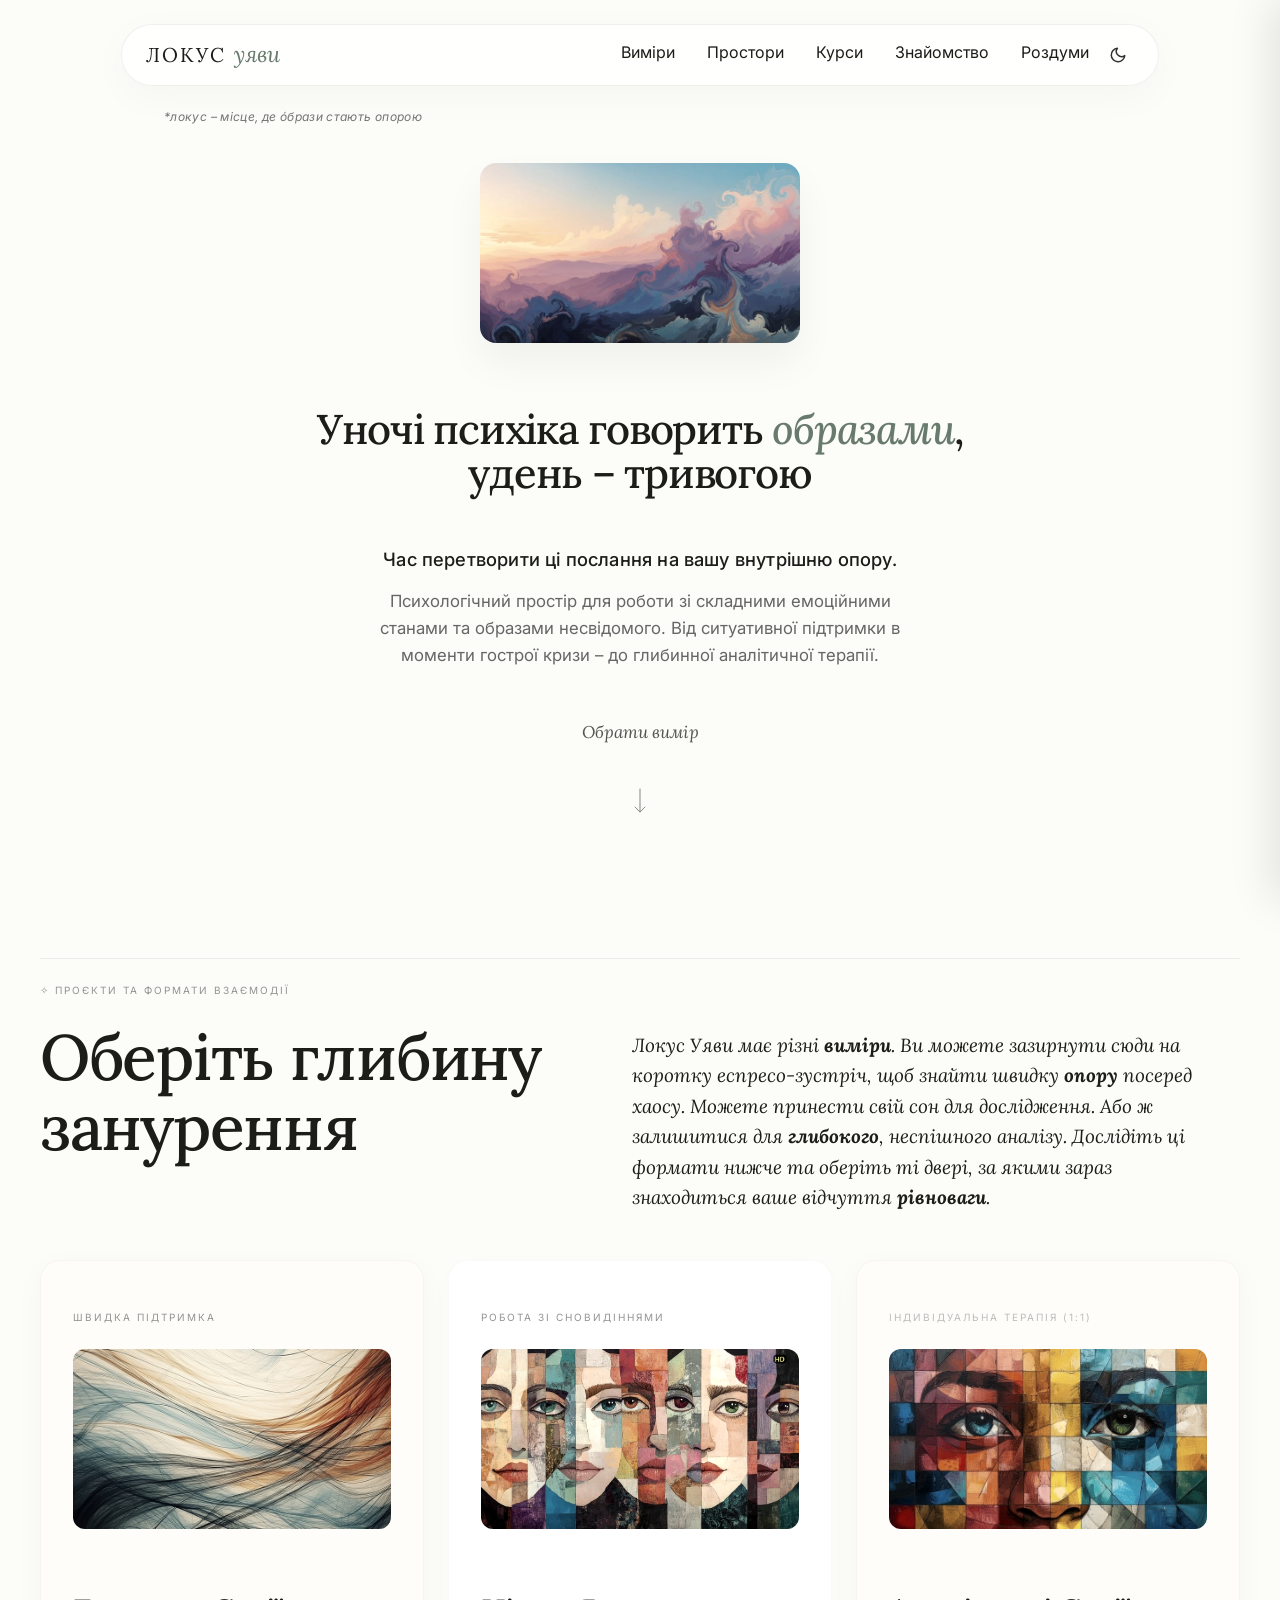
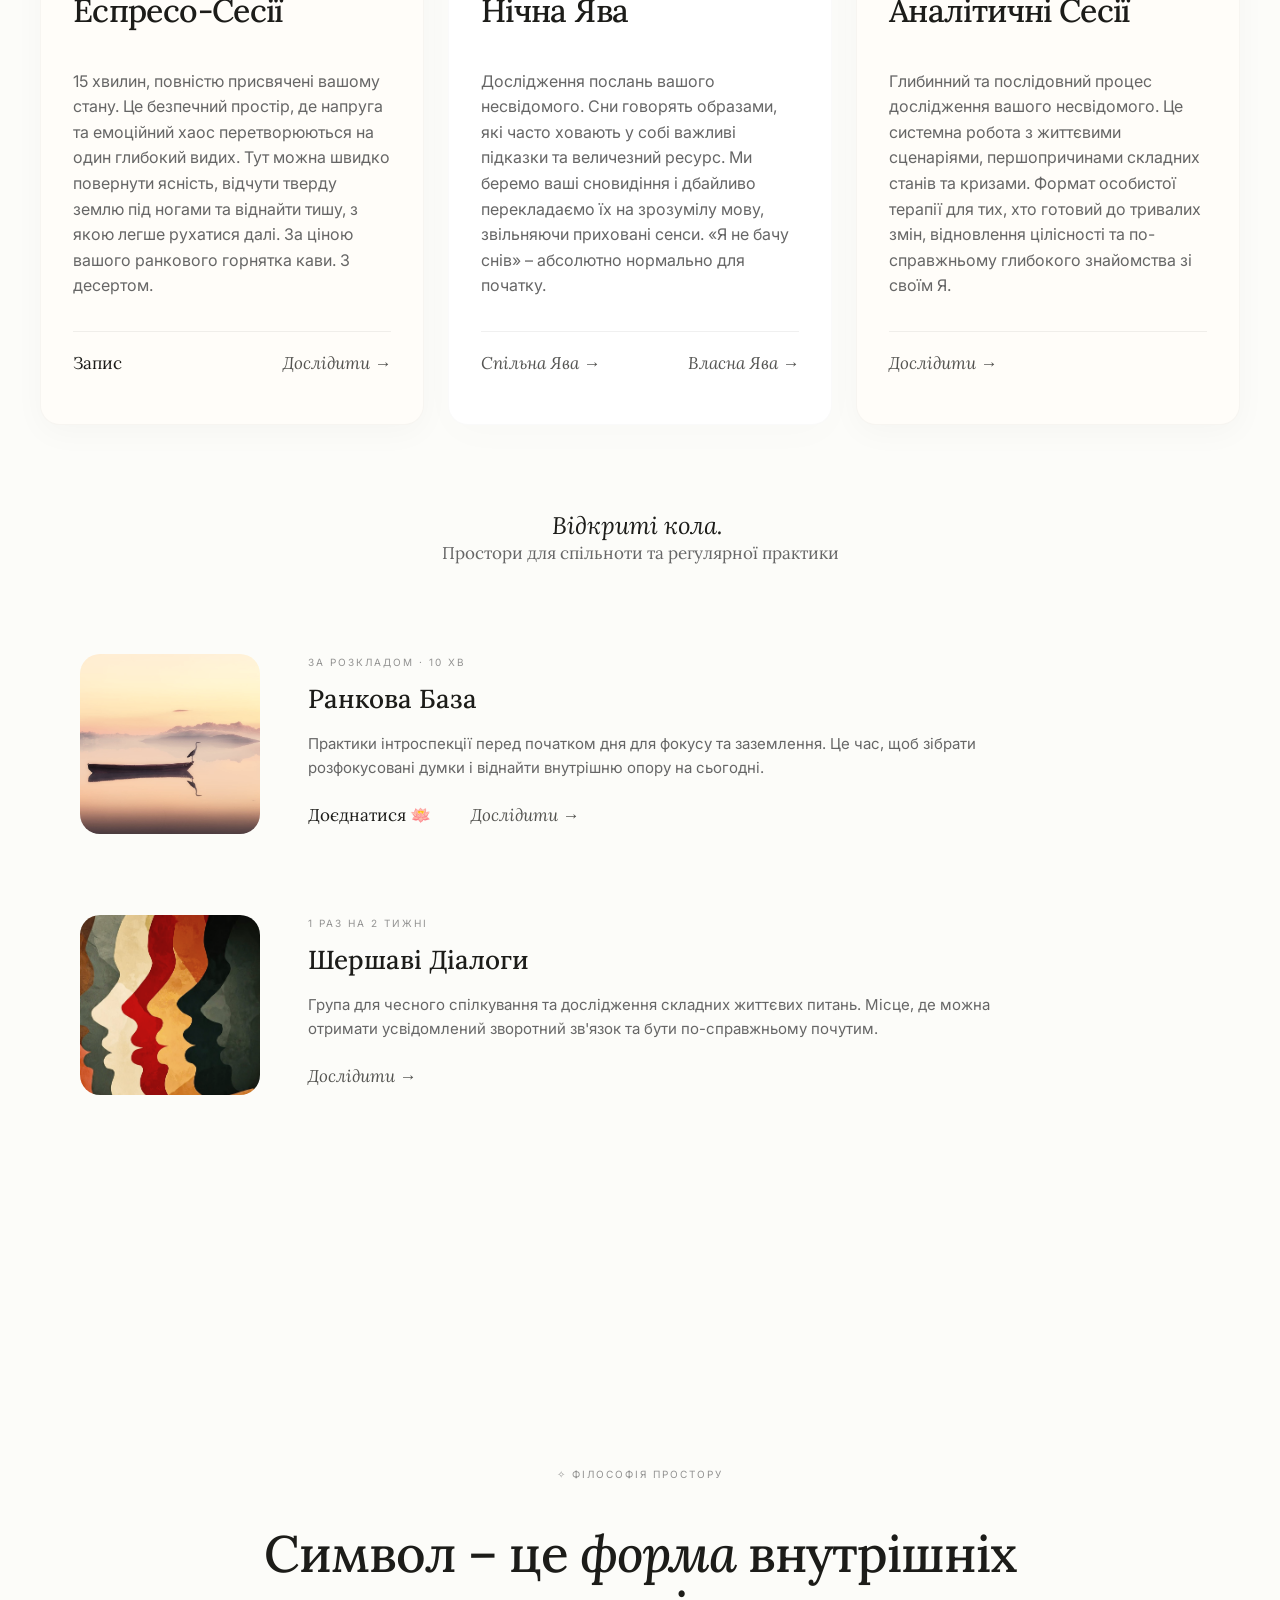
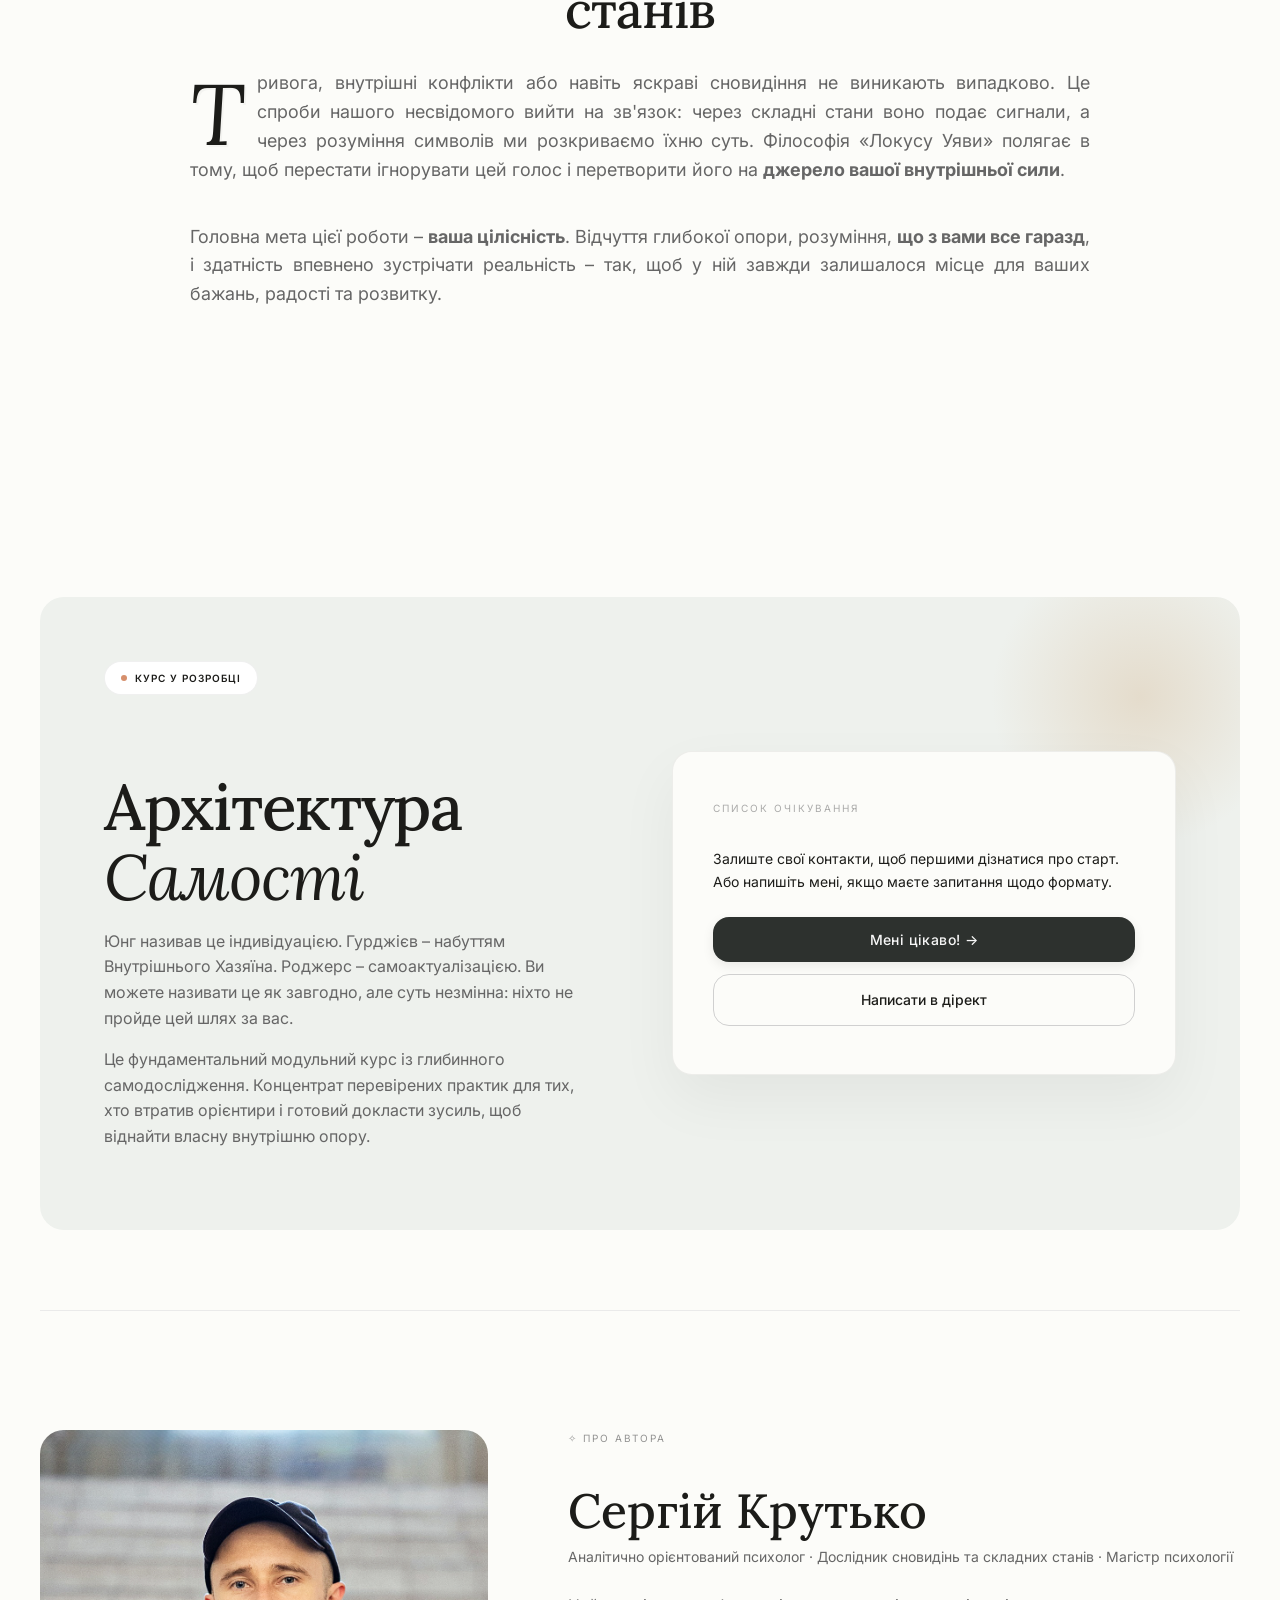
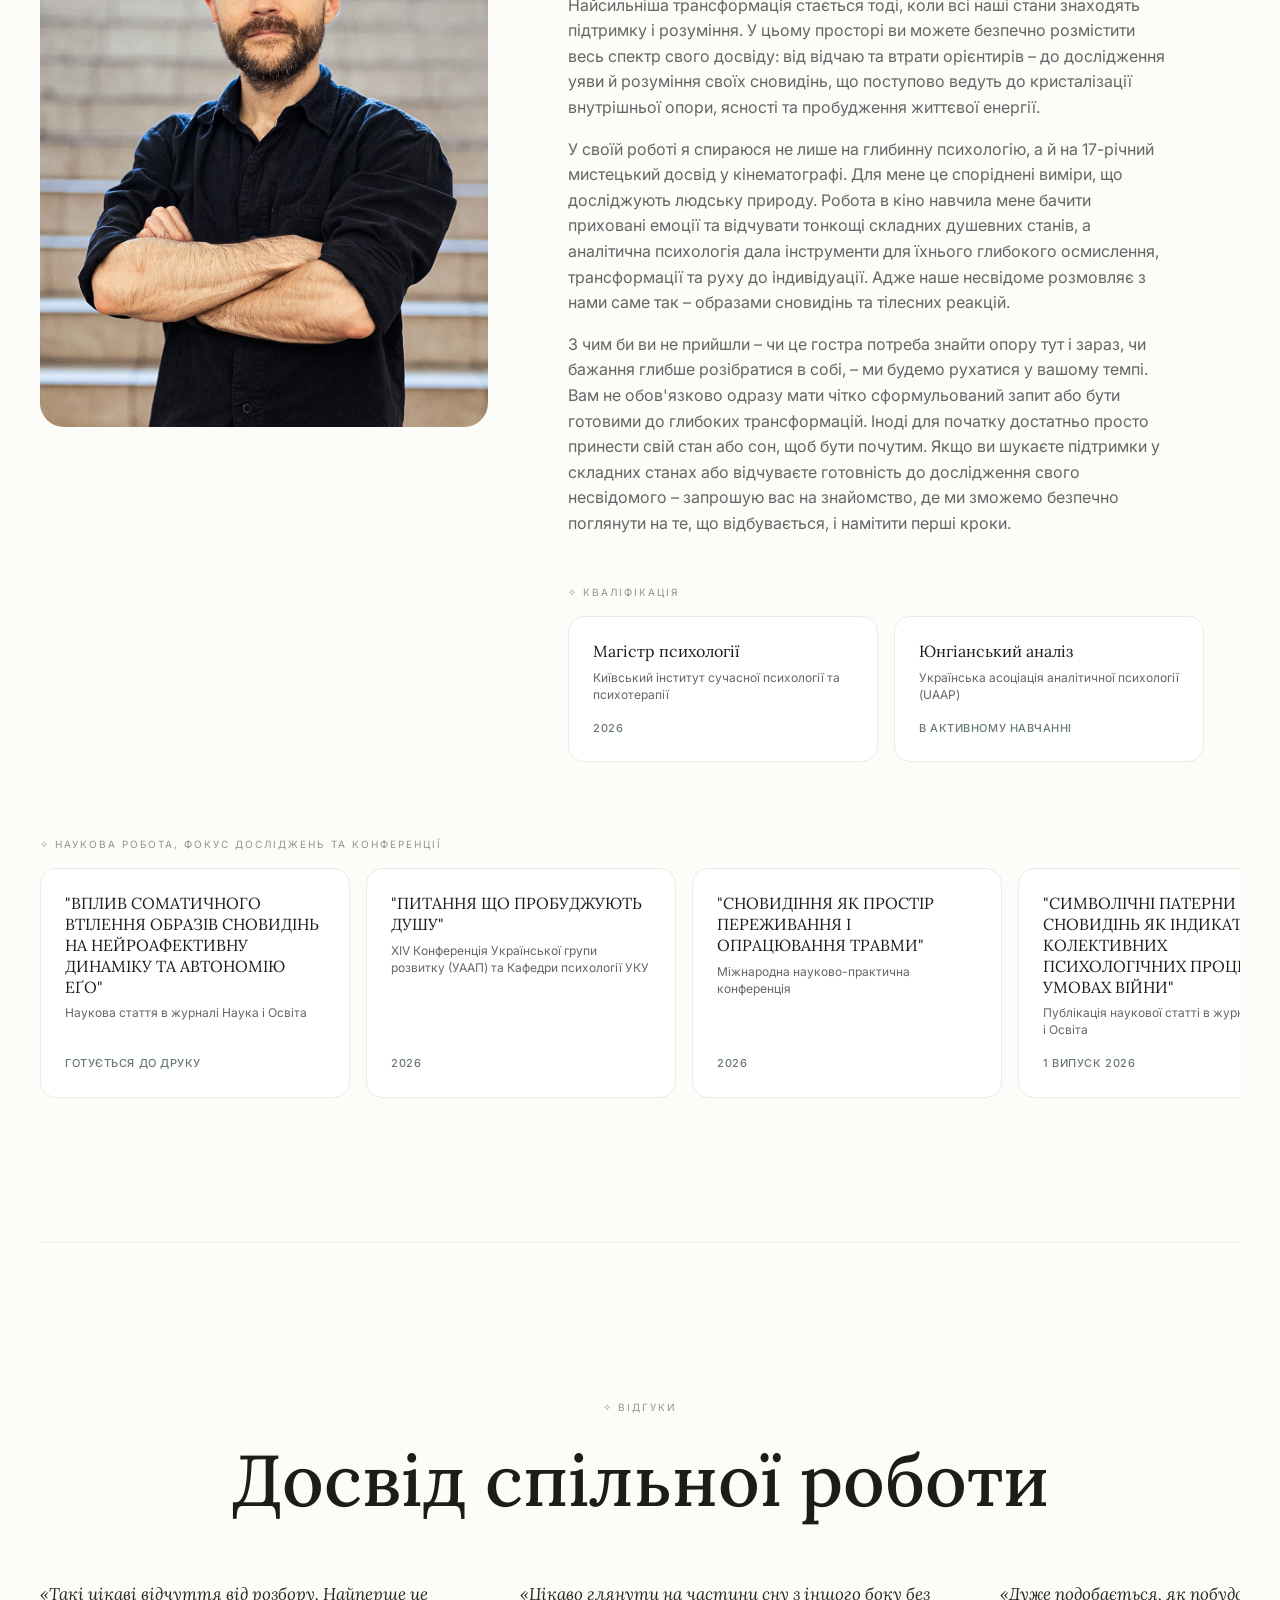
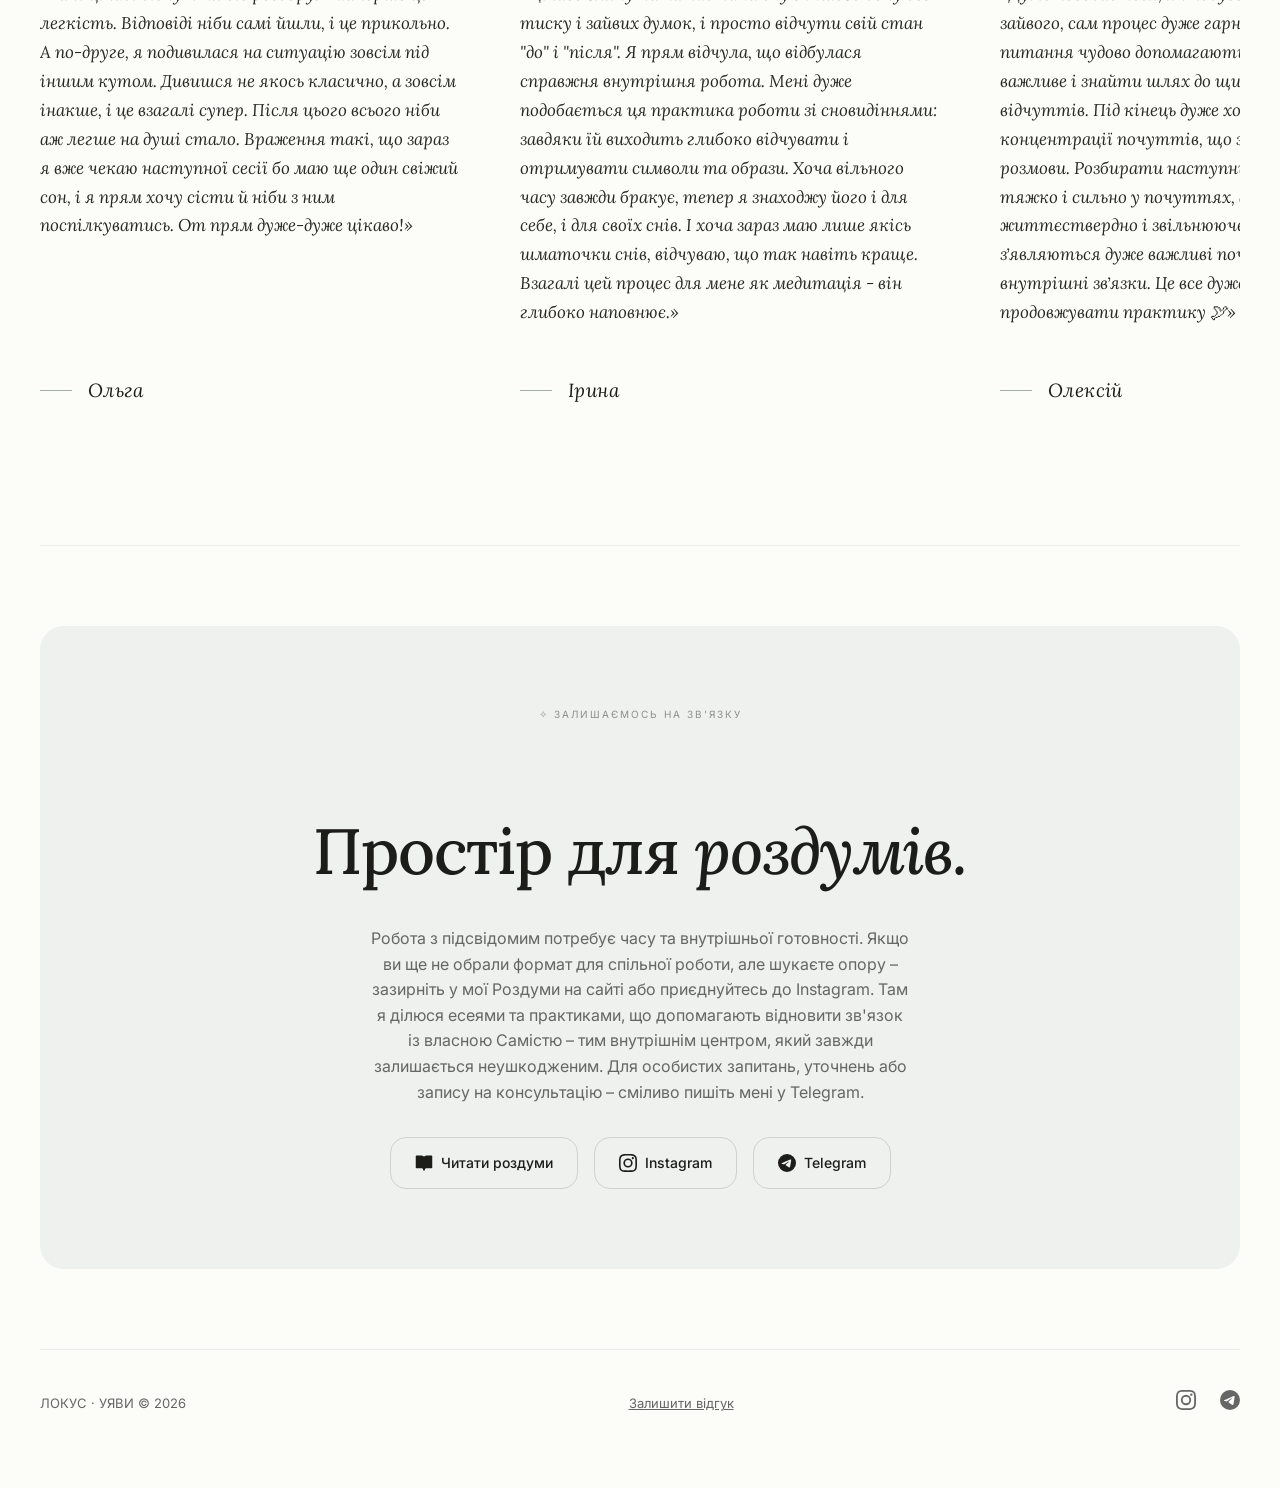
==== index.html @ 8cf5bb7f "q" ====
<!DOCTYPE html>
<html lang="uk">

<head>
    <meta charset="UTF-8">
    <meta name="viewport"
        content="width=device-width, initial-scale=1.0, maximum-scale=1.0, minimum-scale=1.0, user-scalable=no, shrink-to-fit=no">
    <meta charset="UTF-8">
    <meta name="viewport" content="width=device-width, initial-scale=1.0">
    <title>Локус Уяви | Сновидіння та глибинна психотерапія</title>

    <meta name="description"
        content="Практика Сергія Крутька: робота зі сновидіннями, глибинна терапія, групові кола та короткі сесії підтримки. Онлайн, українською.">
    <meta name="author" content="Сергій Крутько">
    <link rel="canonical" href="https://locusuyavy.com/">

    <meta property="og:type" content="website">
    <meta property="og:url" content="https://locusuyavy.com/">
    <meta property="og:site_name" content="Локус Уяви">
    <meta property="og:title" content="Сновидіння та глибинна психотерапія">
    <meta property="og:description"
        content="Практика Сергія Крутька: індивідуальні сесії, група та короткі формати підтримки. Онлайн, українською.">
    <meta property="og:image" content="https://locusuyavy.com/img/preview-og.jpg">
    <meta property="og:image:width" content="1200">
    <meta property="og:image:height" content="630">
    <meta property="og:locale" content="uk_UA">

    <meta name="twitter:card" content="summary_large_image">
    <meta name="twitter:title" content="Сновидіння та глибинна психотерапія">
    <meta name="twitter:description"
        content="Практика Сергія Крутька: індивідуальні сесії, група та короткі формати підтримки.">
    <meta name="twitter:image" content="https://locusuyavy.com/img/preview-og.jpg">

    <!-- Twitter Card (додаткова підтримка для деяких месенджерів) -->
    <meta name="twitter:card" content="summary_large_image">
    <meta name="twitter:url" content="https://locusuyavy.com/">
    <meta name="twitter:title" content="Локус Уяви | Аналітичний простір">
    <meta name="twitter:description" content="Простір для роботи зі сновидіннями та складними станами.">
    <meta name="twitter:image" content="https://locusuyavy.com/img/preview-og.jpg">




    <!-- Стандартна іконка для сучасних браузерів -->
    <link rel="icon" type="image/png" href="img/favicon.png?v=2">

    <!-- Іконка для збереження на домашній екран iPhone/iPad (дуже важливо для iOS) -->
    <link rel="apple-touch-icon" href="favicon.png?v=2">
    <link rel="preconnect" href="https://fonts.googleapis.com">
    <link rel="preconnect" href="https://fonts.gstatic.com" crossorigin>
    <link
        href="https://fonts.googleapis.com/css2?family=Inter:wght@400;500;600&family=Lora:ital,wght@0,400;0,500;0,600;1,400&display=swap"
        rel="stylesheet">


    <link rel="stylesheet" href="style.css">

    <!-- Calendly badge widget begin -->
    <link href="https://assets.calendly.com/assets/external/widget.css" rel="stylesheet">
    <script src="https://assets.calendly.com/assets/external/widget.js" type="text/javascript" async></script>
    <!-- Calendly badge widget end -->


    <script>
        // Цей скрипт має бути в <head>, щоб миттєво застосувати тему до рендеру сторінки
        (function () {
            const savedTheme = localStorage.getItem('theme');
            const systemPrefersDark = window.matchMedia('(prefers-color-scheme: dark)').matches;
            if (savedTheme === 'dark' || (!savedTheme && systemPrefersDark)) {
                document.documentElement.setAttribute('data-theme', 'dark');
            } else {
                document.documentElement.setAttribute('data-theme', 'light');
            }
        })();
    </script>


    <!-- Фіксує колір фону браузера під час переходів, вбиває білий спалах -->
    <meta name="theme-color" content="#FCFCF9" media="(prefers-color-scheme: light)">
    <meta name="theme-color" content="#151413" media="(prefers-color-scheme: dark)">


</head>



<body>

    <!-- Оновлена плаваюча шапка -->
    <header class="site-header">
        <!-- Логотип тепер більш витончений -->
        <a href="#" class="logo">Локус <i>УЯВИ</i></a>

        <nav class="main-nav" id="mobile-menu">
            <a href="#formats" class="menu-link">Виміри</a>
            <a href="#rings" class="menu-link">Простори</a>
            <a href="#course" class="menu-link">Курси</a>
            <a href="#about" class="menu-link">Знайомство</a>
            <a href="journal.html" class="menu-link">Роздуми</a>

        </nav>


        <div class="header-actions">

            <a href="journal.html" class="mobile-blog-link">
                <svg class="btn-icon" viewBox="0 0 24 24" fill="none" stroke="currentColor" stroke-width="2"
                    stroke-linecap="round" stroke-linejoin="round">
                    <path d="M2 3h6a4 4 0 0 1 4 4v14a3 3 0 0 0-3-3H2z"></path>
                    <path d="M22 3h-6a4 4 0 0 0-4 4v14a3 3 0 0 1 3-3h7z"></path>
                </svg>
            </a>
            <!-- Акуратна кнопка перемикання теми (без зайвих padding'ів) -->
            <button id="theme-toggle" class="theme-toggle-btn" aria-label="Змінити тему">
                <svg id="theme-icon" width="18" height="18" viewBox="0 0 24 24" fill="none" stroke="currentColor"
                    stroke-width="2" stroke-linecap="round" stroke-linejoin="round">
                    <path d="M21 12.79A9 9 0 1 1 11.21 3 7 7 0 0 0 21 12.79z"></path>
                </svg>
            </button>

            <!-- Стрілочка (ховається на телефоні) -->
            <!-- <a href="#philosophy" class="desktop-only-btn arrow-btn">&rarr;</a> -->

            <!-- Бургер меню -->

            <button class="burger-btn" id="burger-btn" aria-label="Відкрити меню">
                <span></span>
                <span></span>
            </button>

        </div>
    </header>

    <div class="container">
        <!-- Герой -->
        <section class="section-fullscreen hero" style="position: relative;">
            <span class="label-top hero-motto">
                *локус – місце, де óбрази стають опорою
            </span>


            <!-- Додаємо зображення над текстом, але робимо його невеликим -->
            <div class="hero-editorial-image">
                <img src="img/hero-large.jpg" alt="Atmosphere">
            </div>


            <h1 class="drift-text"> Уночі психіка говорить <i>образами</i>, <br> удень&nbsp;–&nbsp;тривогою </h1>

            <h2 class="hero-subtitle">Час перетворити ці послання на вашу внутрішню опору.</h2>

            <p class="hero-description">Психологічний простір для роботи зі складними емоційними станами та образами несвідомого. Від ситуативної підтримки в моменти гострої кризи – до глибинної аналітичної терапії.</p>


            <div style="display: flex; gap: 35px; justify-content: center;">
                <a href="#formats" class="btn-quiet" style="margin-top: 10px;">Обрати вимір </a>
            </div>

            <!-- &middot; &rarr; -->
            <div class="scroll-indicator">
                <svg width="12" height="25" viewBox="0 0 12 25" fill="none" stroke="currentColor" stroke-width="1"
                    stroke-linecap="round" stroke-linejoin="round">
                    <path d="M6 1v23M1 19l5 5 5-5" />
                </svg>




            </div>
        </section>












        <!-- Картки Форматів -->
        <section id="formats" class="section-fullscreen">

            <!-- Нова обгортка, яка тримає лінію та лейбл зверху -->
            <div class="section-intro draw-line">
                <span class="label" style="padding-top: 24px;">✧ ПРОЄКТИ та ФОРМАТИ ВЗАЄМОДІЇ</span>

                <!-- Сітка лише для заголовка та тексту -->
                <div class="section-header">
                    <div>
                        <h2 class="drift-text">Оберіть глибину занурення</h2>
                    </div>
                    <div>
                        <p class="drift-text">Локус Уяви має різні <strong>виміри</strong>. Ви можете зазирнути сюди на
                            коротку еспресо-зустріч, щоб знайти швидку <strong>опору</strong> посеред хаосу. Можете
                            принести свій сон для дослідження. Або ж залишитися для <strong>глибокого</strong>,
                            неспішного аналізу. Дослідіть ці формати нижче та оберіть ті двері, за якими зараз
                            знаходиться ваше відчуття <strong>рівноваги</strong>.</p>
                    </div>
                </div>
            </div>


            <div class="formats-grid">


                <div class="card bg-photo">
                    <div class="card-header"><span class="label" style="margin:0;">Швидка підтримка</span></div>
                    <img src="img/espresso-large.jpg" alt="Еспресо-Сесії" class="card-image open-panel"
                        data-target="panel-espresso">
                    <h3>Еспресо-Сесії</h3>
                    <p>15 хвилин, повністю присвячені вашому стану. Це безпечний простір, де напруга та емоційний хаос
                        перетворюються на один глибокий видих. Тут можна швидко повернути ясність, відчути тверду землю
                        під ногами та віднайти тишу, з якою легше рухатися далі. За ціною вашого ранкового горнятка
                        кави. З десертом.</p>
                    <!-- <span class="price">15 хв &middot; 200 грн</span> -->
                    <div class="card-footer">

                        <!-- Кнопка відкриває панель -->
                        <button class="btn-light-action open-panel" data-target="panel-booking-espresso">Запис</button>
                        <button class="btn-quiet open-panel" data-target="panel-espresso">Дослідити &rarr;</button>


                    </div>
                </div>



                <div class="card">
                    <div class="card-header">
                        <span class="label" style="margin:0;">робота зі сновидіннями</span>
                    </div>
                    <!-- Можна використати фото vyawa або syava, яке більше подобається -->
                    <img src="img/syava-large.jpg" alt="Простір сновидінь" class="card-image open-panel"
                        data-target="panel-pyava">

                    <h3>Нічна Ява</h3>
                    <p>Дослідження послань вашого несвідомого. Сни говорять образами, які часто ховають у собі важливі
                        підказки та величезний ресурс. Ми беремо ваші сновидіння і дбайливо перекладаємо їх на зрозумілу
                        мову, звільняючи приховані сенси. «Я не бачу снів» – абсолютно нормально для початку.</p>

                    <!-- <span class="price" style="font-size: 13px; text-transform: uppercase; letter-spacing: 0.05em; color: var(--text-muted);">
                    Доступні формати:
                </span> -->

                    <!-- Елегантний поділ кнопок у футері -->
                    <div class="card-footer"
                        style="display: flex; flex-direction: row; align-items: flex-start; gap: 16px; padding-top: 20px; width: 100%;">
                        <button class="btn-quiet open-panel" data-target="panel-syava">Спільна Ява &rarr;</button>
                        <button class="btn-quiet open-panel" data-target="panel-pyava">Власна Ява &rarr;</button>
                    </div>
                </div>


                <!-- (Групова робота)
            (Індивідуально) -->



                <div class="card bg-photo">
                    <div class="card-header"><span class="label" style="margin:0; color: #A0A0A0;">індивідуальна терапія
                            (1:1)</span></div>
                    <img src="img/asessions-large.jpg" alt="Аналітичні Сесії" class="card-image open-panel"
                        data-target="panel-asessions">
                    <h3>Аналітичні Сесії</h3>
                    <p>Глибинний та послідовний процес дослідження вашого несвідомого. Це системна робота з життєвими
                        сценаріями, першопричинами складних станів та кризами. Формат особистої терапії для тих, хто
                        готовий до тривалих змін, відновлення цілісності та по-справжньому глибокого знайомства зі своїм
                        Я.</p>
                    <!-- <span class="price">45 хв &middot; 1-2 рази на тиждень</span> -->
                    <div class="card-footer">

                        <button class="btn-quiet open-panel" data-target="panel-asessions">Дослідити &rarr;</button>

                    </div>
                </div>





                <!-- Розділювач для відкритих форматів -->
                <div class="cards-topics" style="margin-top: 60px; margin-bottom: 24px;" id="rings">
                    <strong>Відкриті кола.</strong> <br> Простори для спільноти та регулярної практики
                </div>

                <div class="formats-list-container">

                    <!-- Рядок 1: Ранкова База -->
                    <div class="format-row">
                        <img src="img/morning-meditation-large.jpg" alt="Ранкова База" class="format-thumb open-panel"
                            data-target="panel-base">

                        <div class="format-info">
                            <span class="label" style="margin-bottom: 8px;">за розкладом · 10 хв</span>
                            <h4>Ранкова База</h4>
                            <p>Практики інтроспекції перед початком дня для фокусу та заземлення. Це час, щоб зібрати
                                розфокусовані думки і віднайти внутрішню опору на сьогодні.</p>

                            <!-- Кнопки тепер під текстом -->
                            <div class="format-actions">
                                <button class="btn-light-action"
                                    onclick="openPaymentModal(false, 'mono', 'https://send.monobank.ua/jar/413enuYobE'); return false;">Доєднатися
                                    🪷</button>
                                <button class="btn-quiet open-panel" data-target="panel-base">Дослідити &rarr;</button>
                            </div>
                        </div>
                    </div>

                    <!-- Рядок 2: Діалоги -->
                    <div class="format-row">
                        <img src="img/dialogues-large.jpg" alt="Шершаві Діалоги" class="format-thumb open-panel"
                            data-target="panel-dialogues">

                        <div class="format-info">
                            <span class="label" style="margin-bottom: 8px;">1 раз на 2 тижні</span>
                            <h4>Шершаві Діалоги</h4>
                            <p>Група для чесного спілкування та дослідження складних життєвих питань. Місце, де можна
                                отримати усвідомлений зворотний зв'язок та бути по-справжньому почутим.</p>

                            <div class="format-actions">
                                <button class="btn-quiet open-panel" data-target="panel-dialogues">Дослідити
                                    &rarr;</button>
                            </div>
                        </div>
                    </div>

                </div>



            </div>


        </section>






        <!-- Блок: Філософія -->
        <!-- Додано id="philosophy" та збільшено padding до 160px -->
        <section id="philosophy" class="philosophy-section with-animated-lines">

            <!-- Верхня лінія -->
            <svg class="decor-line top" viewBox="0 0 1000 100" preserveAspectRatio="none">
                <path class="smooth-path" stroke="#A3B19B" stroke-width="4" />
            </svg>

            <!-- Новий контейнер-обгортка для тексту -->
            <div class="philosophy-content">
                <span class="label center" style="justify-content: center;">✧ ФІЛОСОФІЯ ПРОСТОРУ</span>
                <h2>Символ – це <em>форма</em> внутрішніх станів</h2>

                <p>Тривога, внутрішні конфлікти або навіть яскраві сновидіння не виникають випадково. Це спроби нашого
                    несвідомого вийти на зв'язок: через складні стани воно подає сигнали, а через розуміння символів ми
                    розкриваємо їхню суть. Філософія «Локусу Уяви» полягає в тому, щоб перестати ігнорувати цей голос і
                    перетворити його на <strong>джерело вашої внутрішньої сили</strong>.</p>

                <p>Головна мета цієї роботи – <strong>ваша цілісність</strong>. Відчуття глибокої опори, розуміння,
                    <strong>що з вами все гаразд</strong>, і здатність впевнено зустрічати реальність – так, щоб у ній
                    завжди залишалося місце для ваших бажань, радості та розвитку.
                </p>
            </div>

            <!-- Нижня лінія -->
            <svg class="decor-line bottom" viewBox="0 0 1000 120" preserveAspectRatio="none">
                <path class="smooth-path" stroke="#D98A6C" stroke-width="12" opacity="0.4" />
            </svg>

            <!--    
    <div class="hero-editorial-image">
        <img src="img/philosophy-large.jpg" alt="Atmosphere">
    </div>  -->

        </section>





        <!-- Секція Курсу -->
        <section id="course" class="course-section">
            <div class="course-card">
                <!-- Ліва частина з текстом -->
                <div>
                    <div class="course-badge">Курс у розробці</div>
                    <h2 class="drift-text">Архітектура<br><i>Самості</i></h2>
                    <p>Юнг називав це індивідуацією. Гурджієв – набуттям Внутрішнього Хазяїна. Роджерс –
                        самоактуалізацією. Ви можете називати це як завгодно, але суть незмінна: ніхто не пройде цей
                        шлях за вас.</p>
                    <p>Це фундаментальний модульний курс із глибинного самодослідження. Концентрат перевірених практик
                        для тих, хто втратив орієнтири і готовий докласти зусиль, щоб віднайти власну внутрішню опору.
                    </p>
                </div>

                <!-- Права частина з кнопками -->
                <div class="waitlist-box" style="display: flex; flex-direction: column; justify-content: center;">
                    <span class="label" style="margin-bottom: 16px; color: #888;">СПИСОК ОЧІКУВАННЯ</span>
                    <p style="font-size: 14px; margin-bottom: 24px; color: var(--text-dark);">Залиште свої контакти, щоб
                        першими дізнатися про старт. Або напишіть мені, якщо маєте запитання щодо формату.</p>

                    <div style="display: flex; flex-direction: column; gap: 12px;">
                        <!-- Головна кнопка: Викликає поп-ап Tally -->
                        <button class="btn btn-dark"
                            onclick="Tally.openPopup('yPprxp', { layout: 'modal', width: 500, overlay: 'rgba(0,0,0,0.6)' }); return false;"
                            style="width: 100%;">Мені цікаво! &rarr;</button>

                        <!-- Другорядна кнопка: Посилання на ваш Telegram/Instagram -->
                        <a href="https://t.me/locusuyavy" target="_blank" class="btn btn-outline"
                            style="width: 100%; text-align: center; text-decoration: none;">Написати в дірект</a>
                    </div>
                </div>
            </div>
        </section>




        <!-- Блок Про Автора -->
        <section id="about" class="about-section draw-line">

            <!-- ВЕРХНЯ ЧАСТИНА: Сітка (Фото зліва, текст і кваліфікація справа) -->
            <div class="about-grid">
                <div class="author-photo">
                    <!-- Заглушка для фото -->
                    <img src="img/sk_psy.jpg" alt="Сергій Крутько">
                </div>

                <div class="about-content">
                    <span class="label">✧ ПРО АВТОРА</span>
                    <h2>Сергій Крутько</h2>
                    <span class="subtitle">Аналітично орієнтований психолог &middot; Дослідник сновидінь та складних станів &middot; Магістр психології</span>
                    <p>Найсильніша трансформація стається тоді, коли всі наші стани знаходять підтримку і розуміння. У цьому просторі ви можете безпечно розмістити весь спектр свого досвіду: від відчаю та втрати орієнтирів – до дослідження уяви й розуміння своїх сновидінь, що поступово ведуть до кристалізації внутрішньої опори, ясності та пробудження життєвої енергії.</p>
                    <p>У своїй роботі я спираюся не лише на глибинну психологію, а й на 17-річний мистецький досвід у кінематографі. Для мене це споріднені виміри, що досліджують людську природу. Робота в кіно навчила мене бачити приховані емоції та відчувати тонкощі складних душевних станів, а аналітична психологія дала інструменти для їхнього глибокого осмислення, трансформації та руху до індивідуації. Адже наше несвідоме розмовляє з нами саме так – образами сновидінь та тілесних реакцій.</p>
                    <p> З чим би ви не прийшли – чи це гостра потреба знайти опору тут і зараз, чи бажання глибше розібратися в собі, – ми будемо рухатися у вашому темпі. Вам не обов'язково одразу мати чітко сформульований запит або бути готовими до глибоких трансформацій. Іноді для початку достатньо просто принести свій стан або сон, щоб бути почутим. Якщо ви шукаєте підтримки у складних станах або відчуваєте готовність до дослідження свого несвідомого – запрошую вас на знайомство, де ми зможемо безпечно поглянути на те, що відбувається, і намітити перші кроки.    </p>
                    <!-- Карусель дипломів (Справа від фото) -->
                    <div class="credentials-wrapper">
                        <span class="label" style="margin-bottom: 16px;">✧ КВАЛІФІКАЦІЯ</span>
                        <div class="credentials-scroll">

                            <div class="credential-card">
                                <div>
                                    <div class="deg">Магістр психології</div>
                                    <div class="uni">Київський інститут сучасної психології та психотерапії</div>
                                </div>
                                <div class="year">2026</div>
                            </div>

                            <div class="credential-card">
                                <div>
                                    <div class="deg">Юнгіанський аналіз</div>
                                    <div class="uni">Українська асоціація аналітичної психології (UAAP)</div>
                                </div>
                                <div class="year">В активному навчанні</div>
                            </div>

                        </div>
                    </div> <!-- Кінець блоку кваліфікацій -->

                </div> <!-- Кінець about-content (правої колонки) -->
            </div> <!-- Кінець about-grid (сітки) -->


            <!-- НИЖНЯ ЧАСТИНА: Конференції (На всю ширину під фотографією) -->
            <div class="credentials-wrapper" style="margin-top: 50px;">
                <span class="label" style="margin-bottom: 16px;">✧ НАУКОВА РОБОТА, ФОКУС ДОСЛІДЖЕНЬ ТА
                    КОНФЕРЕНЦІЇ</span>
                <div class="credentials-scroll">


                    <div class="credential-card">
                        <div>
                            <div class="deg">"ВПЛИВ СОМАТИЧНОГО ВТІЛЕННЯ ОБРАЗІВ СНОВИДІНЬ НА НЕЙРОАФЕКТИВНУ ДИНАМІКУ ТА
                                АВТОНОМІЮ ЕҐО"</div>
                            <div class="uni">Наукова стаття в журналі Наука і Освіта</div>
                        </div>
                        <div class="year"> готується до друку </div>
                    </div>

                    <div class="credential-card">
                        <div>
                            <div class="deg">"ПИТАННЯ ЩО ПРОБУДЖУЮТЬ ДУШУ"</div>
                            <div class="uni">XIV Конференція Української групи розвитку (УААП) та Кафедри психології УКУ
                            </div>
                        </div>
                        <div class="year">2026</div>
                    </div>

                    <div class="credential-card">
                        <div>
                            <div class="deg">"СНОВИДІННЯ ЯК ПРОСТІР ПЕРЕЖИВАННЯ І ОПРАЦЮВАННЯ ТРАВМИ"</div>
                            <div class="uni">Міжнародна науково-практична конференція</div>
                        </div>
                        <div class="year">2026</div>
                    </div>

                    <div class="credential-card">
                        <div>
                            <div class="deg">"СИМВОЛІЧНІ ПАТЕРНИ СНОВИДІНЬ ЯК ІНДИКАТОР КОЛЕКТИВНИХ
                                ПСИХОЛОГІЧНИХ ПРОЦЕСІВ В УМОВАХ ВІЙНИ"</div>
                            <div class="uni">Публікація наукової статті в журналі Наука і Освіта</div>
                        </div>
                        <div class="year">1 випуск 2026</div>
                    </div>

                    <div class="credential-card">
                        <div>
                            <div class="deg">"КОЛИ ЗАКІНЧИЛАСЬ ВІЙНА: СУЧАСНИЙ ПОГЛЯД ТА ПЕРЕОСМИСЛЕННЯ"</div>
                            <div class="uni">Всеукраїнська науково-практична конференція</div>
                        </div>
                        <div class="year">2025</div>
                    </div>

                    <div class="credential-card">
                        <div>
                            <div class="deg">"MAKING USE OF ACTIVE IMAGINATION WITHIN CLINICAL PRACTICE."</div>
                            <div class="uni">with Maty Dougherty. <br> Irish Society of Jungian Analysts</div>
                        </div>
                        <div class="year">2025</div>
                    </div>

                    <div class="credential-card">
                        <div>
                            <div class="deg">"A ROOM OF REQUIREMENT. IMAGINATION IN PSYCHOTHERAPEUTIC WORK WITH
                                CHILDREN"</div>
                            <div class="uni">International scientific and practical conference </div>
                        </div>
                        <div class="year">2025</div>
                    </div>

                    <div class="credential-card">
                        <div>
                            <div class="deg">"ЛОГОТЕРАПІЯ ТА ЕКЗИСТЕНЦІЙНИЙ АНАЛІЗ У КАЗКОТЕРАПІЇ"</div>
                            <div class="uni">Курс лекцій • Сенс як шлях до зцілення</div>
                        </div>
                        <div class="year">2025</div>
                    </div>

                </div>
            </div> <!-- Кінець блоку конференцій -->


        </section>







        <!-- Секція Відгуків -->
        <section class="testimonials-section ">
            <br><br><br>




            <div class="testimonials-header" style="text-align: center; margin-bottom: 56px;">
                <span class="label" style="justify-content: center;">✧ ВІДГУКИ</span>
                <h2 class="drift-text" style="font-size: clamp(3rem, 6vw, 4.5rem); margin-top: 26px; line-height: 1.1;">
                    Досвід спільної роботи</h2>
            </div>

            <div class="testimonials-grid">

                <div class="testimonial-card">
                    <div class="testimonial-text">
                        «Такі цікаві відчуття від розбору. Найперше це легкість. Відповіді ніби самі йшли, і це
                        прикольно. А по-друге, я подивилася на ситуацію зовсім під іншим кутом. Дивишся не якось
                        класично, а зовсім інакше, і це взагалі супер. Після цього всього ніби аж легше на душі стало.
                        Враження такі, що зараз я вже чекаю наступної сесії бо маю ще один свіжий сон, і я прям хочу
                        сісти й ніби з ним поспілкуватись. От прям дуже-дуже цікаво!»
                    </div>
                    <div class="testimonial-author">
                        <div class="author-avatar">О</div>
                        <div class="author-info">
                            <span>Ольга</span>
                            <small> </small>
                        </div>
                    </div>
                </div>

                <div class="testimonial-card">
                    <div class="testimonial-text">
                        «Цікаво глянути на частини сну з іншого боку без тиску і зайвих думок, і просто відчути свій
                        стан "до" і "після". Я прям відчула, що відбулася справжня внутрішня робота. Мені дуже
                        подобається ця практика роботи зі сновидіннями: завдяки їй виходить глибоко відчувати і
                        отримувати символи та образи. Хоча вільного часу завжди бракує, тепер я знаходжу його і для
                        себе, і для своїх снів. І хоча зараз маю лише якісь шматочки снів, відчуваю, що так навіть
                        краще. Взагалі цей процес для мене як медитація - він глибоко наповнює.»
                    </div>
                    <div class="testimonial-author">
                        <div class="author-avatar">І</div>
                        <div class="author-info">
                            <span>Ірина</span>
                            <small> </small>
                        </div>
                    </div>
                </div>


                <div class="testimonial-card">
                    <div class="testimonial-text">
                        «Дуже подобається, як побудована робота, без зайвого, сам процес дуже гарно веде сном. Точні
                        питання чудово допомагають звернути увагу на важливе і знайти шлях до щирих відповідей та
                        відчуттів. Під кінець дуже хотілось заплакати від концентрації почуттів, що зібралися під час
                        цієї розмови. Розбирати наступний сон було досить тяжко і сильно у почуттях, але водночас
                        життєствердно і звільнююче. Від цього досвіду зʼявляються дуже важливі почуття та нові внутрішні
                        звʼязки. Це все дуже здорово, планую продовжувати практику 🕊»
                    </div>
                    <div class="testimonial-author">
                        <div class="author-avatar">О</div>
                        <div class="author-info">
                            <span>Олексій</span>
                            <small> </small>
                        </div>
                    </div>
                </div>

    


                <div class="testimonial-card">
                    <div class="testimonial-text">
                        «Сам процес виявився дуже зрозумілим. Єдине, що після розбору захотілося ще поспати хвилинок 15
                        :) Коли думаю про цей метод, він нагадує мені метафоричні карти. Тільки тут замість готової
                        колоди ми беремо унікальні образи прямо зі своїх снів. З цікавого: хоча серед усіх повсякденних
                        планів іноді буває важкувато знайти енергію ще й на роботу зі снами — ця практика дійсно
                        допомагає зробити певні висновки щодо власного життя.»
                    </div>
                    <div class="testimonial-author">
                        <div class="author-avatar">Б</div>
                        <div class="author-info">
                            <span>Богдан</span>
                            <small> </small>
                        </div>
                    </div>
                </div>

                <div class="testimonial-card">
                    <div class="testimonial-text">
                        «Ця робота цікаво направляє і розкриває. Я навіть зберегла малюнок. А ще я зрозуміла: щоб
                        максимально зберегти сон, краще записувати його на диктофон. Писати одразу після пробудження
                        довго, це відволікає. Зате коли перед розбором слухаєш власне аудіо, ще глибше занурюєшся у той
                        стан і пригадуєш нові деталі!»
                    </div>
                    <div class="testimonial-author">
                        <div class="author-avatar">І</div>
                        <div class="author-info">
                            <span>Ірина</span>
                            <small> </small>
                        </div>
                    </div>
                </div>
            </div>
        </section>







        <!-- Фінальний м'який заклик -->
        <section class="final-cta-section">

            <div class="final-cta-card">

                <span class="label" style="justify-content: center;">✧ ЗАЛИШАЄМОСЬ НА ЗВ'ЯЗКУ</span>

                <h2 class="drift-text">Простір для <i>роздумів.</i></h2>

                <p>Робота з підсвідомим потребує часу та внутрішньої готовності. Якщо ви ще не обрали формат для
                    спільної роботи, але шукаєте опору – зазирніть у мої Роздуми на сайті або приєднуйтесь до Instagram.
                    Там я ділюся есеями та практиками, що допомагають відновити зв'язок із власною Самістю – тим
                    внутрішнім центром, який завжди залишається неушкодженим.
                    Для особистих запитань, уточнень або запису на консультацію – сміливо пишіть мені у Telegram.
                </p>

                <div class="cta-buttons">

                    <!-- Кнопка Журналу з іконкою -->
                    <a href="journal.html" class="btn btn-outline">
                        <svg class="btn-icon" viewBox="0 0 24 24" fill="none" stroke="currentColor" stroke-width="2"
                            stroke-linecap="round" stroke-linejoin="round">
                            <path d="M2 3h6a4 4 0 0 1 4 4v14a3 3 0 0 0-3-3H2z"></path>
                            <path d="M22 3h-6a4 4 0 0 0-4 4v14a3 3 0 0 1 3-3h7z"></path>
                        </svg>
                        Читати роздуми
                    </a>

                    <!-- Instagram: Контурна кнопка з іконкою та текстом -->
                    <a href="https://www.instagram.com/locusuyavy" target="_blank" rel="noopener" aria-label="Instagram"
                        class="btn btn-outline">
                        <svg class="btn-icon" viewBox="0 0 24 24">
                            <path
                                d="M12 2.163c3.204 0 3.584.012 4.85.07 3.252.148 4.771 1.691 4.919 4.919.058 1.265.069 1.645.069 4.849 0 3.205-.012 3.584-.069 4.849-.149 3.225-1.664 4.771-4.919 4.919-1.266.058-1.644.07-4.85.07-3.204 0-3.584-.012-4.849-.07-3.26-.149-4.771-1.699-4.919-4.92-.058-1.265-.07-1.644-.07-4.849 0-3.204.013-3.583.07-4.849.149-3.227 1.664-4.771 4.919-4.919 1.266-.057 1.645-.069 4.849-.069zM12 0C8.741 0 8.333.014 7.053.072 2.695.272.273 2.69.073 7.052.014 8.333 0 8.741 0 12c0 3.259.014 3.668.072 4.948.2 4.358 2.618 6.78 6.98 6.98C8.333 23.986 8.741 24 12 24c3.259 0 3.668-.014 4.948-.072 4.354-.2 6.782-2.618 6.979-6.98.059-1.28.073-1.689.073-4.948 0-3.259-.014-3.667-.072-4.947-.196-4.354-2.617-6.78-6.979-6.98C15.668.014 15.259 0 12 0zm0 5.838a6.162 6.162 0 100 12.324 6.162 6.162 0 000-12.324zM12 16a4 4 0 110-8 4 4 0 010 8zm6.406-11.845a1.44 1.44 0 100 2.881 1.44 1.44 0 000-2.881z" />
                        </svg>
                        Instagram
                    </a>

                    <!-- Telegram: Темна кнопка з іконкою та текстом -->
                    <a href="https://t.me/locusuyavy" target="_blank" rel="noopener" aria-label="Telegram"
                        class=" btn btn-outline ">
                        <svg class="btn-icon" viewBox="0 0 24 24">
                            <path
                                d="M11.944 0A12 12 0 000 12a12 12 0 0012 12 12 12 0 0012-12A12 12 0 0012 0a12 12 0 00-.056 0zm4.962 7.224c.1-.002.321.023.465.14a.506.506 0 01.171.325c.016.093.036.306.02.472-.18 1.898-.962 6.502-1.36 8.627-.168.9-.499 1.201-.82 1.23-.696.065-1.225-.46-1.9-.902-1.056-.693-1.653-1.124-2.678-1.8-1.185-.78-.417-1.21.258-1.91.177-.184 3.247-2.977 3.307-3.23.007-.032.014-.15-.056-.212s-.174-.041-.249-.024c-.106.024-1.793 1.14-5.061 3.345-.48.33-.913.49-1.302.48-.428-.008-1.252-.241-1.865-.44-.752-.245-1.349-.374-1.297-.789.027-.216.325-.437.892-.663 3.498-1.524 5.83-2.529 6.998-3.014 3.332-1.386 4.025-1.627 4.476-1.635z" />
                        </svg>
                        Telegram
                    </a>



                </div>

            </div>
        </section>



        <!-- Футер -->
        <footer class="site-footer">
            <div>ЛОКУС &middot; УЯВИ &copy; <span onclick="window.location.href='prostir.html'" style="cursor: default;">2026</span></div>


            <!-- Нове посилання на Tally форму -->
            <!-- Нове посилання на Tally форму (відкривається у попапі) -->
            <a href="#"
                onclick="Tally.openPopup('lbXb5V', { layout: 'modal', width: 500, overlay: 'rgba(0,0,0,0.6)', hideTitle: false, transparentBackground: true, alignLeft: true }); return false;"
                style="text-decoration: underline; color: var(--text-muted); font-size: 13px; cursor: pointer;">Залишити
                відгук</a>


            <div class="footer-links">
                <!-- Instagram Icon -->
                <a href="https://www.instagram.com/locusuyavy" target="_blank" rel="noopener" aria-label="Instagram">
                    <svg class="social-icon" viewBox="0 0 24 24">
                        <path
                            d="M12 2.163c3.204 0 3.584.012 4.85.07 3.252.148 4.771 1.691 4.919 4.919.058 1.265.069 1.645.069 4.849 0 3.205-.012 3.584-.069 4.849-.149 3.225-1.664 4.771-4.919 4.919-1.266.058-1.644.07-4.85.07-3.204 0-3.584-.012-4.849-.07-3.26-.149-4.771-1.699-4.919-4.92-.058-1.265-.07-1.644-.07-4.849 0-3.204.013-3.583.07-4.849.149-3.227 1.664-4.771 4.919-4.919 1.266-.057 1.645-.069 4.849-.069zM12 0C8.741 0 8.333.014 7.053.072 2.695.272.273 2.69.073 7.052.014 8.333 0 8.741 0 12c0 3.259.014 3.668.072 4.948.2 4.358 2.618 6.78 6.98 6.98C8.333 23.986 8.741 24 12 24c3.259 0 3.668-.014 4.948-.072 4.354-.2 6.782-2.618 6.979-6.98.059-1.28.073-1.689.073-4.948 0-3.259-.014-3.667-.072-4.947-.196-4.354-2.617-6.78-6.979-6.98C15.668.014 15.259 0 12 0zm0 5.838a6.162 6.162 0 100 12.324 6.162 6.162 0 000-12.324zM12 16a4 4 0 110-8 4 4 0 010 8zm6.406-11.845a1.44 1.44 0 100 2.881 1.44 1.44 0 000-2.881z" />
                    </svg>
                </a>
                <!-- Telegram Icon -->
                <a href="https://t.me/locusuyavy" target="_blank" rel="noopener" aria-label="Telegram">
                    <svg class="social-icon" viewBox="0 0 24 24">
                        <path
                            d="M11.944 0A12 12 0 000 12a12 12 0 0012 12 12 12 0 0012-12A12 12 0 0012 0a12 12 0 00-.056 0zm4.962 7.224c.1-.002.321.023.465.14a.506.506 0 01.171.325c.016.093.036.306.02.472-.18 1.898-.962 6.502-1.36 8.627-.168.9-.499 1.201-.82 1.23-.696.065-1.225-.46-1.9-.902-1.056-.693-1.653-1.124-2.678-1.8-1.185-.78-.417-1.21.258-1.91.177-.184 3.247-2.977 3.307-3.23.007-.032.014-.15-.056-.212s-.174-.041-.249-.024c-.106.024-1.793 1.14-5.061 3.345-.48.33-.913.49-1.302.48-.428-.008-1.252-.241-1.865-.44-.752-.245-1.349-.374-1.297-.789.027-.216.325-.437.892-.663 3.498-1.524 5.83-2.529 6.998-3.014 3.332-1.386 4.025-1.627 4.476-1.635z" />
                    </svg>
                </a>

            </div>
        </footer>




        <!-- ========================================================= -->
        <!-- УНІВЕРСАЛЬНА ПАНЕЛЬ (Наповнюється з content.js)           -->
        <!-- ========================================================= -->
        <div class="panel-overlay" id="overlay"></div>

        <div class="side-panel" id="universal-panel">
            <button class="close-panel" id="close-panel">&times;</button>
            <div class="panel-content" id="dynamic-content">
                <!-- Текст генеруватиметься скриптом сюди -->
            </div>
        </div>

        <!-- Підключення вашого файлу з текстами -->
        <script src="content.js"></script>




        <script>
            // 1. Оновлений генератор HTML
            function buildHTML(blocks) {
                return blocks.map(block => {

                    // Новий блок для вбудовування Calendly
                    if (block.type === 'calendly') {
                        return `<div id="calendly-inline-container" data-url="${block.url}" data-resize="true" style="min-width:100%; height:1100px" class="panel-anim"></div>`;
                    }

                    // Додаємо клас "panel-anim" до всіх елементів, щоб вони випливали при скролі
                    if (block.type === 'label') return `<span class="label panel-anim">${block.text}</span>`;
                    if (block.type === 'title') return `<h2 class="details-title panel-anim">${block.text}</h2>`;
                    if (block.type === 'lead') return `<div class="lead-text panel-anim">${block.text}</div>`;
                    if (block.type === 'text') return `<p class="details-subtitle panel-anim">${block.text}</p>`;
                    if (block.type === 'h3') return `<h3 class="panel-anim">${block.text}</h3>`;
                    if (block.type === 'quote') return `<blockquote class="elegant-quote panel-anim">${block.text}</blockquote>`;
                    if (block.type === 'button') {
                        const targetAttr = block.target ? `target="${block.target}"` : '';
                        const clickAttr = block.onclick ? `onclick="${block.onclick}"` : '';

                        let btnClass = "btn-quiet panel-btn";
                        let arrow = '';

                        if (block.variant === 'dark') {
                            btnClass = "btn btn-dark panel-btn";
                        } else if (block.variant === 'minimal') {
                            btnClass = "btn-minimal panel-btn";
                        }
                        // ДОДАЄМО НАШ НОВИЙ ВАРІАНТ:
                        else if (block.variant === 'light') {
                            btnClass = "btn-light-action panel-btn";
                        }
                        else {
                            if (!block.text.includes('&rarr;')) {
                                arrow = ' &rarr;';
                            }
                        }

                        return `<a href="${block.link}" ${targetAttr} ${clickAttr} class="${btnClass}">${block.text}${arrow}</a>`;
                    }






                    // НОВЕ: Інтеграція зображень
                    if (block.type === 'image') return `<img src="${block.src}" alt="Atmosphere" class="elegant-img panel-anim">`;
                    // Нова унікальна лінія (Генерується випадкова крива кожного разу)
                    // Нова унікальна лінія з підтримкою кольорів
                    if (block.type === 'line') {
                        const cp1X = 100 + Math.random() * 200;
                        const cp1Y = Math.random() * 40;
                        const cp2X = 400 + Math.random() * 200;
                        const cp2Y = Math.random() * 40;
                        const d = `M 0,20 C ${cp1X},${cp1Y} ${cp2X},${cp2Y} 800,20`;

                        // Визначаємо клас кольору. Якщо колір не вказано, буде 'line-peach' за замовчуванням
                        const colorClass = block.color ? `line-${block.color}` : 'line-peach';

                        return `
                <div class="panel-anim">
                    <svg class="panel-svg-line ${colorClass}" viewBox="0 0 800 40" preserveAspectRatio="none">
                        <path d="${d}"></path>
                    </svg>
                </div>`;
                    }

                    if (block.type === 'list') {
                        const lis = block.items.map(item => `<li>${item}</li>`).join('');
                        return `<ul class="elegant-list panel-anim">${lis}</ul>`;
                    }

                    if (block.type === 'features') {
                        const cards = block.items.map(item => `
                    <div class="feature-item">
                        <span class="feature-title">✧ ${item.title}</span>
                        <span class="feature-text">${item.text}</span>
                    </div>
                `).join('');
                        return `<div class="features-grid panel-anim">${cards}</div>`;
                    }

                    if (block.type === 'data') {
                        const rows = block.items.map(item => `
                    <li><span>${item.label}</span> <span>${item.value}</span></li>
                `).join('');
                        return `<ul class="data-list panel-anim">${rows}</ul>`;
                    }

                    if (block.type === 'card') {
                        // Додаємо можливість вказати колір картки з JSON (наприклад, color: "sage")
                        const colorClass = block.color ? `bg-${block.color}` : '';
                        return `<div class="elegant-card ${colorClass} panel-anim">${buildHTML(block.content)}</div>`;
                    }
                    return '';
                }).join('');
            }

            // 2. Логіка відкриття та анімації
            const overlay = document.getElementById('overlay');
            const openBtns = document.querySelectorAll('.open-panel');
            const body = document.body;
            const universalPanel = document.getElementById('universal-panel');
            const contentContainer = document.getElementById('dynamic-content');

            openBtns.forEach(btn => {
                btn.addEventListener('click', function (e) {
                    e.preventDefault();
                    const targetId = this.getAttribute('data-target');

                    if (typeof myContent !== 'undefined' && myContent[targetId]) {
                        contentContainer.innerHTML = buildHTML(myContent[targetId]);

                        universalPanel.classList.add('active');
                        overlay.classList.add('active');
                        body.classList.add('no-scroll');

                        // Примусово повертаємо скрол на самий верх для самої панелі та її контейнера
                        universalPanel.scrollTop = 0;
                        if (contentContainer) contentContainer.scrollTop = 0;

                        // ДОДАЙТЕ ОЦІ ТРИ РЯДКИ:
                        if (typeof window.updateScheduleUI === 'function') {
                            window.updateScheduleUI();
                        }

                        // МАГІЯ СКРОЛУ В ПАНЕЛІ: Створюємо спостерігача саме для цієї панелі
                        setTimeout(() => {
                            const panelObserver = new IntersectionObserver((entries) => {
                                entries.forEach(entry => {
                                    if (entry.isIntersecting) {
                                        entry.target.classList.add('in-view');

                                        // Вираховуємо точну довжину щойно згенерованої SVG-лінії
                                        const path = entry.target.querySelector('path');
                                        if (path) {
                                            const len = path.getTotalLength();
                                            path.style.strokeDasharray = len;
                                            path.style.strokeDashoffset = len;
                                            // Маленька затримка для запуску малювання
                                            setTimeout(() => path.style.strokeDashoffset = "0", 50);
                                        }

                                        panelObserver.unobserve(entry.target);
                                    }
                                });
                            }, {
                                root: universalPanel, // Слідкуємо за скролом ВСЕРЕДИНІ панелі
                                threshold: 0.1
                            });

                            // Чіпляємо спостерігача на всі нові елементи
                            contentContainer.querySelectorAll('.panel-anim').forEach(el => {
                                panelObserver.observe(el);
                            });
                        }, 100);


                        // Перевіряємо, чи є в згенерованому HTML контейнер для Calendly
                        const calendlyContainer = document.getElementById('calendly-inline-container');
                        if (calendlyContainer) {
                            const widgetUrl = calendlyContainer.getAttribute('data-url');
                            Calendly.initInlineWidget({
                                url: widgetUrl,
                                parentElement: calendlyContainer,
                                prefill: {},
                                utm: {}
                            });
                        }


                    } else {
                        console.warn('Текст для ' + targetId + ' не знайдено у content.js');
                    }
                });
            });

            // 3. Логіка закриття
            function closePanel() {
                universalPanel.classList.remove('active');
                overlay.classList.remove('active');
                body.classList.remove('no-scroll');
                setTimeout(() => { contentContainer.innerHTML = ''; }, 500);
            }

            document.addEventListener('click', e => {
                if (e.target.closest('.close-panel') || e.target === overlay) {
                    closePanel();
                }
            });
        </script>





        <script>
            document.addEventListener("DOMContentLoaded", function () {
                const observerOptions = {
                    root: null,
                    rootMargin: '0px',
                    threshold: 0.15
                };

                const scrollObserver = new IntersectionObserver((entries, observer) => {
                    entries.forEach(entry => {
                        if (entry.isIntersecting) {
                            entry.target.classList.add('in-view');
                            observer.unobserve(entry.target);
                        }
                    });
                }, observerOptions);

                // Прибрали зайві селектори
                const animatedElements = document.querySelectorAll('.draw-line, .drift-text');
                animatedElements.forEach(el => scrollObserver.observe(el));
            });
        </script>


        <script>
            document.addEventListener("DOMContentLoaded", () => {

                // Функція генерації випадкової кривої лінії
                function generateRandomPath(isBottom) {
                    // Базова висота: верхня лінія вище, нижня нижче
                    const baseH = isBottom ? 80 : 30;

                    // Генеруємо випадкові контрольні точки для плавності
                    const startY = baseH + (Math.random() * 20 - 10);
                    const cp1X = 200 + Math.random() * 200;
                    const cp1Y = baseH + (Math.random() * 60 - 30);
                    const cp2X = 600 + Math.random() * 200;
                    const cp2Y = baseH + (Math.random() * 60 - 30);
                    const endY = baseH + (Math.random() * 20 - 10);

                    return `M -50,${startY} C ${cp1X},${cp1Y} ${cp2X},${cp2Y} 1050,${endY}`;
                }

                // Знаходимо всі лінії і готуємо їх
                const lines = document.querySelectorAll('.smooth-path');

                lines.forEach(path => {
                    // 1. Визначаємо, чи це нижня чи верхня лінія, щоб задати правильний малюнок
                    const isBottom = path.closest('.decor-line').classList.contains('bottom');

                    // 2. Задаємо унікальну випадкову форму
                    path.setAttribute('d', generateRandomPath(isBottom));

                    // 3. Вимірюємо ТОЧНУ довжину щойно згенерованої лінії (головний секрет відсутності ривків)
                    const length = path.getTotalLength();

                    // 4. Задаємо стилі для старту анімації
                    path.style.strokeDasharray = length;
                    path.style.strokeDashoffset = length;
                });

                // Налаштовуємо спостерігача скролу
                const observer = new IntersectionObserver((entries) => {
                    entries.forEach(entry => {
                        if (entry.isIntersecting) {
                            // Додаємо затримку 100мс перед малюванням, щоб браузер встиг відрендерити блок
                            setTimeout(() => {
                                entry.target.classList.add('is-visible');
                            }, 100);
                        } else {
                            // Якщо хочеш, щоб стиралося при скролі вгору (якщо ні - видали рядок)
                            entry.target.classList.remove('is-visible');
                        }
                    });
                }, { threshold: 0.2 });

                document.querySelectorAll('.with-animated-lines').forEach(block => {
                    observer.observe(block);
                });
            });

        </script>

        <script>
            const burgerBtn = document.getElementById('burger-btn');
            const siteHeader = document.querySelector('.site-header');
            const menuLinks = document.querySelectorAll('.menu-link');

            // Відкриття/закриття меню
            burgerBtn.addEventListener('click', () => {
                burgerBtn.classList.toggle('open');
                siteHeader.classList.toggle('menu-open');
                document.body.classList.toggle('no-scroll'); // Блокуємо скрол сайту під меню
            });

            // Закриття меню при кліку на будь-яке посилання
            menuLinks.forEach(link => {
                link.addEventListener('click', () => {
                    burgerBtn.classList.remove('open');
                    siteHeader.classList.remove('menu-open');
                    document.body.classList.remove('no-scroll');
                });
            });
        </script>


        <!-- Розумне модальне вікно оплати -->
        <div class="payment-overlay" id="payment-modal">
            <div class="payment-card">
                <button class="payment-close" onclick="closePaymentModal()">&times;</button>

                <div id="booking-success-text">
                    <span class="label" style="justify-content: center; margin-bottom: 12px;">✧ ЧАС ЗАБРОНЬОВАНО</span>
                    <h3 style="margin-top: 0; font-size: 28px; font-family: var(--font-serif); margin-bottom: 16px;">Ваш
                        слот збережено.</h3>
                </div>

                <p id="payment-description" style="color: var(--text-dark); margin-bottom: 0; font-size: 15px;"></p>

                <!-- СЮДИ СКРИПТ ПІДСТАВЛЯЄ ВСЕ: І РЕКВІЗИТИ, І ТЕКСТ, І КНОПКУ ТЕЛЕГРАМУ -->
                <div id="dynamic-payment-content"></div>

            </div>
        </div>

        <script>
            function copyIBAN() {
                const ibanText = "UA583 2200 1000 0026 0013 5004 9607";
                navigator.clipboard.writeText(ibanText).then(() => {
                    const btn = document.getElementById('copy-btn');
                    const span = btn.querySelector('span');
                    span.innerText = "Скопійовано!";
                    btn.style.color = "var(--text-dark)";
                    setTimeout(() => { span.innerText = "Копіювати"; btn.style.color = "var(--accent-green)"; }, 2000);
                });
            }

            function openPaymentModal(isAfterBooking, paymentType = 'iban', monoLink = '') {
                const successText = document.getElementById('booking-success-text');
                const descriptionText = document.getElementById('payment-description');
                const contentBox = document.getElementById('dynamic-payment-content');

                if (isAfterBooking) {
                    successText.style.display = 'block';
                    descriptionText.innerText = "Для остаточного підтвердження сесії, будь ласка, здійсніть оплату (200 грн) протягом 2 годин.";
                    descriptionText.style.display = 'block';
                } else {
                    successText.style.display = 'none';
                    if (paymentType === 'mono') {
                        descriptionText.style.display = 'none';
                    } else {
                        descriptionText.innerText = "Реквізити для оплати послуг простору.";
                        descriptionText.style.display = 'block';
                    }
                }

                if (paymentType === 'mono') {
                    // ЛЕГКИЙ ТА ПОВІТРЯНИЙ ДИЗАЙН
                    contentBox.innerHTML = `
            <h3 style="font-family: var(--font-serif); font-size: 26px; color: var(--text-dark); margin: 0 0 20px 0; font-weight: 400; letter-spacing: -0.01em;">Ранкова База</h3>
            
            <!-- Акуратне фото з м'якими краями -->
            <div style="width: 100%; height: 140px; border-radius: 16px; overflow: hidden; margin-bottom: 24px; border: 1px solid var(--border-color);">
                <img src="img/morning-meditation-large.jpg" alt="Ранкова практика" style="width: 100%; height: 100%; object-fit: cover; filter: grayscale(20%) sepia(10%); display: block;">
            </div>

            <div style="margin-bottom: 10px;">
                 <!-- Витончений лейбл замість жирного капсу -->
                 <div class="label center" style="margin-bottom: 8px; font-size: 9px;">✧ Розклад найближчих практик</div>
                 
                 <!-- Контейнер для розкладу (даємо йому дихати) -->
                 <div class="live-schedule-text" style="width: 100%; max-width: 320px; margin: 0 auto;"></div>
            </div>

            <!-- Полегшений, тепліший текст -->
            <p style="font-size: 14px; color: var(--text-muted); line-height: 1.6; margin-bottom: 22px; padding: 0 8px;">
                Ця практика є відкритою. Якщо цей простір допомагає вам віднайти ранкову рівновагу, ви можете підтримати його донатом.
            </p>

            <!-- Кнопки: акцент на доєднанні, донат як м'яка опція -->
            <div style="display: flex; flex-direction: column; gap: 10px;">
                <a href="https://meet.google.com/syx-tgcn-jzd" target="_blank" class="btn btn-dark" style="width: 100%; padding: 14px; font-size: 13px;">
                    Доєднатися до практики &rarr;
                </a>
                
                <a href="${monoLink}" target="_blank" class="btn btn-outline" style="width: 100%; padding: 14px; font-size: 13px;">
                    Підтримати простір 💛
                </a>
            </div>

            <p style="font-size: 12px; color: var(--text-muted); font-style: italic; margin-top: 20px; margin-bottom: 0;">Дякую за довіру.</p>
        `;
                } else {
                    // ВАРІАНТ IBAN (залишається без змін)
                    contentBox.innerHTML = `
            <div class="iban-box" style="background: var(--bg-card); padding: 24px; border-radius: 16px; margin: 24px 0; border: 1px solid var(--border-color); text-align: left;">
                <span style="display: block; font-size: 11px; color: var(--text-muted); text-transform: uppercase; letter-spacing: 0.1em; margin-bottom: 4px;">Отримувач</span>
                <div style="font-weight: 500; font-size: 15px; margin-bottom: 16px; color: var(--text-dark);">ФОП Крутько Сергій Сергійович</div>
                
                <span style="display: block; font-size: 11px; color: var(--text-muted); text-transform: uppercase; letter-spacing: 0.1em; margin-bottom: 4px;">Призначення платежу</span>
                <div style="font-weight: 500; font-size: 15px; margin-bottom: 16px; color: var(--text-dark);">Оплата за консультацію</div>
                
                <span style="display: block; font-size: 11px; color: var(--text-muted); text-transform: uppercase; letter-spacing: 0.1em;">За реквізитами IBAN:</span>
                <div class="iban-row" style="display: flex; justify-content: space-between; align-items: flex-end; margin-top: 8px; flex-wrap: wrap; gap: 12px;">
                    <div style="font-family: monospace; font-size: 15px; font-weight: 600; color: var(--text-dark); word-break: break-all;">UA583 2200 1000 0026 0013 5004 9607</div>
                    <button class="copy-btn" id="copy-btn" onclick="copyIBAN()" style="background: none; border: none; font-family: var(--font-sans); font-size: 12px; font-weight: 600; color: var(--accent-green); cursor: pointer; display: flex; align-items: center; gap: 6px; padding: 0; text-transform: uppercase; letter-spacing: 0.05em;">
                        <svg width="14" height="14" viewBox="0 0 24 24" fill="none" stroke="currentColor" stroke-width="2" stroke-linecap="round" stroke-linejoin="round"><rect x="9" y="9" width="13" height="13" rx="2" ry="2"></rect><path d="M5 15H4a2 2 0 0 1-2-2V4a2 2 0 0 1 2-2h9a2 2 0 0 1 2 2v1"></path></svg>
                        <span>Копіювати</span>
                    </button>
                </div>
            </div>

            <p style="font-size: 13px; color: var(--text-muted); margin-bottom: 24px;">Після оплати, будь ласка, просто напишіть мені, щоб я підтвердив надходження.</p>
            <a href="https://t.me/locusuyavy" class="btn btn-dark" target="_blank" style="width: 100%;">Написати в Telegram &rarr;</a>
        `;
                }

                document.getElementById('payment-modal').classList.add('active');
                document.body.classList.add('no-scroll');

                // Миттєво підтягуємо готовий розклад із пам'яті
                if (typeof window.updateScheduleUI === 'function') {
                    window.updateScheduleUI();
                }
            }

            function closePaymentModal() {
                document.getElementById('payment-modal').classList.remove('active');

                // Повертаємо скрол, АЛЕ тільки якщо не відкрита ще й бічна панель
                if (!document.getElementById('universal-panel').classList.contains('active')) {
                    document.body.classList.remove('no-scroll');
                }
            }

            // Слухаємо Calendly
            window.addEventListener('message', function (e) {
                if (e.data.event && e.data.event === 'calendly.event_scheduled') {
                    console.log("Запис успішний, викликаємо IBAN");

                    // 1. Закриваємо бокову панель та оверлей
                    const universalPanel = document.getElementById('universal-panel');
                    const overlay = document.getElementById('overlay');
                    if (universalPanel) universalPanel.classList.remove('active');
                    if (overlay) overlay.classList.remove('active');

                    // 2. Відновлюємо скрол головної сторінки
                    document.body.classList.remove('no-scroll');

                    // 3. Викликаємо віконце IBAN з невеликою затримкою для плавності анімацій
                    setTimeout(() => { openPaymentModal(true, 'iban'); }, 400);
                }
            });

            // Закриття модального вікна по кліку на темний фон
            document.getElementById('payment-modal').addEventListener('click', function (e) {
                if (e.target === this) { // Перевіряємо, що клік був саме по фону, а не по білій картці
                    closePaymentModal();
                }
            });

        </script>


        <!-- Скрипт для форм Tally -->
        <script async src="https://tally.so/widgets/embed.js"></script>




        <script>
            const themeToggle = document.getElementById('theme-toggle');
            const themeIcon = document.getElementById('theme-icon');

            const sunIcon = '<circle cx="12" cy="12" r="5"></circle><line x1="12" y1="1" x2="12" y2="3"></line><line x1="12" y1="21" x2="12" y2="23"></line><line x1="4.22" y1="4.22" x2="5.64" y2="5.64"></line><line x1="18.36" y1="18.36" x2="19.78" y2="19.78"></line><line x1="1" y1="12" x2="3" y2="12"></line><line x1="21" y1="12" x2="23" y2="12"></line><line x1="4.22" y1="19.78" x2="5.64" y2="18.36"></line><line x1="18.36" y1="5.64" x2="19.78" y2="4.22"></line>';
            const moonIcon = '<path d="M21 12.79A9 9 0 1 1 11.21 3 7 7 0 0 0 21 12.79z"></path>';

            // Головна функція для зміни теми
            function setTheme(theme) {
                document.documentElement.setAttribute('data-theme', theme);
                localStorage.setItem('theme', theme);
                themeIcon.innerHTML = theme === 'dark' ? sunIcon : moonIcon;
            }

            // Слухаємо налаштування телефону (Android/iOS)
            const systemPrefersDark = window.matchMedia('(prefers-color-scheme: dark)');

            // Перевіряємо, чи користувач вже обирав тему раніше
            const savedTheme = localStorage.getItem('theme');

            // При завантаженні сторінки
            if (savedTheme) {
                setTheme(savedTheme);
            } else {
                // Якщо ще не обирав – слухаємося системи
                setTheme(systemPrefersDark.matches ? 'dark' : 'light');
            }

            // Ручне перемикання кнопкою
            themeToggle.addEventListener('click', () => {
                const current = document.documentElement.getAttribute('data-theme');
                setTheme(current === 'dark' ? 'light' : 'dark');
            });

            // Моментальна реакція, якщо користувач змінив тему в налаштуваннях телефону
            systemPrefersDark.addEventListener('change', (e) => {
                // Змінюємо тему слідом за телефоном, ТІЛЬКИ якщо користувач не перемикав її вручну на сайті
                if (!localStorage.getItem('theme')) {
                    setTheme(e.matches ? 'dark' : 'light');
                }
            });
        </script>



        <script>
            window.liveScheduleText = 'Завантаження розкладу...';

            const sheetTsvUrl = 'https://docs.google.com/spreadsheets/d/e/2PACX-1vRIHttrj6VEAB6uIfeyuxrRbpu9csJ2z3QwjVA1zPBlqx4yUhxHqolLFoSfNtdsK1Sn6SYgoLecMqWP/pub?output=tsv';

            window.updateScheduleUI = function () {
                document.querySelectorAll('.live-schedule-text').forEach(el => {
                    el.innerHTML = window.liveScheduleText;
                });
            };

            async function fetchSchedule() {
                try {
                    const noCacheUrl = sheetTsvUrl + '&t=' + new Date().getTime();
                    const response = await fetch(noCacheUrl);
                    if (!response.ok) throw new Error('Мережева помилка');

                    const data = await response.text();

                    // Відфільтровуємо порожні рядки і заголовок (якщо ви випадково його залишили)
                    const rows = data.split('\n')
                        .map(row => row.trim())
                        .filter(row => row.length > 0 && !row.toLowerCase().startsWith('дата'));

                    if (rows.length === 0) throw new Error('Таблиця порожня');

                    // fit-content гарантує ідеальне центрування незалежно від наявності коментарів
                    let allCardsHTML = '<div style="display: flex; flex-direction: column; width: 100%; margin-bottom: 4px;">';

                    rows.forEach((row, index) => {
                        const columns = row.split('\t');

                        const dateRaw = columns[0] ? columns[0].trim() : '';
                        const time = columns[1] ? columns[1].trim() : '';
                        let comment = columns[2] ? columns[2].trim() : '';

                        let formattedDate = dateRaw;
                        let dayOfWeek = '';

                        const parsedDate = new Date(dateRaw);
                        if (!isNaN(parsedDate)) {
                            if (parsedDate.getFullYear() === 2001) {
                                parsedDate.setFullYear(new Date().getFullYear());
                            }
                            formattedDate = new Intl.DateTimeFormat('uk-UA', { day: 'numeric', month: 'long' }).format(parsedDate);
                            dayOfWeek = new Intl.DateTimeFormat('uk-UA', { weekday: 'short' }).format(parsedDate).replace('.', '');
                        }

                        // Логіка для червоного кольору (якщо текст починається з "!")
                        let commentColor = 'var(--accent-green)'; // Стандартний фірмовий колір
                        if (comment.startsWith('!')) {
                            commentColor = '#D96C6C'; // М'який червоний/теракотовий колір попередження
                            comment = comment.substring(1).trim(); // Приховуємо знак оклику
                        }

                        // Прибираємо нижню лінію у останнього елемента в списку
                        const isLast = index === rows.length - 1;
                        const borderStyle = isLast ? 'border-bottom: none;' : 'border-bottom: 1px solid var(--border-color);';

                        // Оновлений Grid: дата притиснута вправо, день по центру, час вліво
                        let cardHTML = `
                    <div style="display: grid; grid-template-columns: 75px 30px 70px minmax(0, max-content); gap: 12px; align-items: center; padding: 10px 0; ${borderStyle}">
                        <span style="font-size: 14px; font-weight: 600; color: var(--text-dark); text-align: right;">${formattedDate}</span>
                        <span style="font-size: 10px; font-weight: 500; color: var(--text-muted); text-transform: uppercase; text-align: center;">${dayOfWeek}</span>
                        <span style="font-size: 14px; font-weight: 600; color: var(--text-dark); text-align: left;">${time}</span>
                        <span style="font-size: 10px; color: ${commentColor}; text-transform: uppercase; font-weight: 700; text-align: left; letter-spacing: 0.05em;">${comment}</span>
                    </div>
                `;
                        allCardsHTML += cardHTML;
                    });

                    allCardsHTML += '</div>';
                    window.liveScheduleText = allCardsHTML;
                    window.updateScheduleUI();

                } catch (error) {
                    console.error('Помилка:', error);
                    window.liveScheduleText = '<div style="padding: 10px 0; font-size: 14px; color: var(--text-muted); text-align: center;">Розклад уточнюється</div>';
                    window.updateScheduleUI();
                }
            }

            fetchSchedule();
        </script>




        <script>
            document.addEventListener('DOMContentLoaded', () => {
                const links = document.querySelectorAll('a');

                links.forEach(link => {
                    link.addEventListener('click', function (e) {
                        const href = this.getAttribute('href');
                        const target = this.getAttribute('target');

                        // 1. ІГНОРУЄМО ЗОВНІШНІ ПОСИЛАННЯ ТА КОНТАКТИ
                        if (!href || target === '_blank' || href.startsWith('mailto:') || href.startsWith('tel:')) {
                            return;
                        }

                        // 2. ІГНОРУЄМО ЯКОРІ (#) ТА ЛОГОТИП
                        // Віддаємо всю роботу браузеру (CSS scroll-behavior: smooth).
                        // Це гарантує нульову затримку і 100% плавність.
                        if (href.startsWith('#')) {
                            return;
                        }

                        // 3. ОБРОБКА ПЕРЕХОДІВ МІЖ СТОРІНКАМИ (index.html <-> journal.html)
                        if (this.hostname === window.location.hostname) {
                            e.preventDefault();
                            const destination = this.href;

                            // Викликаємо красиву "шторку"
                            document.body.classList.add('fade-out');

                            // Переходимо на іншу сторінку після анімації
                            setTimeout(() => {
                                window.location.href = destination;
                            }, 550);
                        }
                    });
                });
            });

            // Захист від кешу при кліку "Назад" у браузері
            window.addEventListener('pageshow', function (event) {
                if (event.persisted || document.body.classList.contains('fade-out')) {
                    document.body.classList.remove('fade-out');
                }
            });
        </script>


</body>

</html>
---- style.css ----
a, a:link, a:visited, a:active,
button,
[role="button"],
.nav-btn, .btn-quiet, .btn-editorial,
.btn, .btn-minimal, .btn-light-action,
.theme-toggle-btn, .card-image, .close-panel,
.payment-close, .copy-btn, .burger-btn,
.format-thumb, .archive-link {
    -webkit-tap-highlight-color: rgba(0,0,0,0) !important;
    -webkit-touch-callout: none;
}

.burger-btn,
.burger-btn * {
    -webkit-tap-highlight-color: rgba(0,0,0,0) !important;
}

.burger-btn:focus {
    outline: none;
}

@media (hover: none) {
    .btn-light-action::after,
    .btn-quiet::after {
        width: 0 !important;
    }
}





:root {
    color-scheme: light dark;
    /* Цей рядок блокує "самодіяльність" браузера */
    --bg-page: #FCFCF9;
    --bg-card: #FFFFFF;
    --bg-dark: #171514;
    --bg-sage: #EEF1ED;
    --bg-photo: #fffdf9;
    --bg-alt: #FAFAFA;
    --header-bg: rgba(255, 255, 255, 0.85);

    --text-dark: #1C1C19;
    --text-muted: #666666;
    --text-light: #F7F7F7;
    --accent-green: #687A6C;

    /* НОВА ЗМІННА ДЛЯ РАМОК */
    --border-color: rgba(0, 0, 0, 0.06);

    --font-serif: 'Lora', serif;
    --font-sans: 'Inter', sans-serif;
    --radius-card: 20px;
    --radius-btn: 100px;
    --transition: all 0.4s cubic-bezier(0.25, 0.8, 0.25, 1);

    /* 2. НОВІ ВІДТІНКИ ДЛЯ ВІДГУКІВ (Вибілені, теплі, без холодного блакитного) */
    --tint-1: #F4F6F3;
    /* Дуже бліда шавлія */
    --tint-2: #F9F5F0;
    /* Теплий льон */
    --tint-3: #F5F4F1;
    /* Світлий теплий грейдж (сіро-бежевий) замість блакитного */
    --tint-4: #FBF7F5;
    /* Дуже блідий відтінок пудри */
    --tint-5: #F2F4F2;
    /* Альтернативний прохолодний зелений, але теплий */
}

[data-theme="dark"] {
    --bg-page: #151413;
    --bg-card: #1A1918;
    --bg-dark: #2A2826;
    --bg-sage: #1E221F;
    --bg-photo: #22201E;
    --bg-alt: #181716;
    --header-bg: rgba(21, 20, 19, 0.85);

    --tint-1: #232821;
    --tint-2: #2B231E;
    --tint-3: #1F2426;
    --tint-4: #28251E;
    --tint-5: #262422;

    --text-dark: #F2F0EB;
    --text-muted: #8C8A88;
    --text-light: #F7F7F7;
    --accent-green: #9EAC9C;

    /* ВИТОНЧЕНА СВІТЛА РАМКА ДЛЯ ТЕМНОЇ ТЕМИ */
    --border-color: rgba(255, 255, 255, 0.05);
}




/* @media (prefers-color-scheme: dark) {
    html:not([data-theme="light"]) {
        --bg-page: #151413;
        --bg-card: #1A1918;
        --bg-dark: #2A2826;
        --bg-sage: #1E221F;
        --bg-photo: #22201E;
        --bg-alt: #181716;
        --header-bg: rgba(21, 20, 19, 0.85);
        --tint-1: #232821;
        --tint-2: #2B231E;
        --tint-3: #1F2426;
        --tint-4: #28251E;
        --tint-5: #262422;
        --text-dark: #F2F0EB;
        --text-muted: #8C8A88;
        --text-light: #F7F7F7;
        --accent-green: #9EAC9C;
        --border-color: rgba(255, 255, 255, 0.05);
    }
} */






body {
    font-family: var(--font-sans);
    background-color: var(--bg-page);
    color: var(--text-dark);
    line-height: 1.6;
    -webkit-font-smoothing: antialiased;
}

body.no-scroll {
    overflow: hidden;
}

h1,
h2,
h3,
h4,
h5,
.serif {
    font-family: var(--font-serif);
    font-weight: 500;
}

a {
    text-decoration: none;
    color: inherit;
}

/* Зменшили відступи контейнера для мобільних екранів */
.container {
    max-width: 1200px;
    margin: 0 auto;
    padding: 40px 24px 24px;
}

.label {
    font-size: 10px;
    /* Робимо на 1px дрібнішим */
    letter-spacing: 0.2em;
    /* Розширюємо відстань між літерами */
    text-transform: uppercase;
    color: var(--text-muted);
    opacity: 0.7;
    /* Приглушуємо колір, щоб зробити їх "тихими" */
    margin-bottom: 24px;
    display: flex;
    align-items: center;
    gap: 8px;
    justify-content: flex-start;
}

.label.center {
    justify-content: center;
}


.label-top {
    font-size: 12px;
    /* Робимо на 1px дрібнішим */
    letter-spacing: 0.03em;
    /* Розширюємо відстань між літерами */
    color: var(--text-muted);
    font-style: italic;
    opacity: 0.9;
    /* Приглушуємо колір, щоб зробити їх "тихими" */
    margin-top: 5px;
    margin-bottom: 20px;
    display: flex;
    align-items: center;
    gap: 8px;
    justify-content: flex-start;

}



/* ========================================================= */
/* УНІФІКОВАНА СИСТЕМА КНОПОК                                */
/* ========================================================= */

/* 1. БАЗОВИЙ КЛАС (Спільні налаштування для великих кнопок) */
.btn {
    display: inline-flex;
    align-items: center;
    justify-content: center;
    gap: 8px;
    padding: 14px 24px;
    border-radius: 16px;
    /* ЗОЛОТА СЕРЕДИНА: м'який прямокутник, гармонує з картками */
    font-family: var(--font-sans);
    font-size: 14px;
    font-weight: 500;
    cursor: pointer;
    transition: var(--transition);
    box-sizing: border-box !important;
    max-width: 100%;
    text-align: center;
    border: 1px solid transparent;
}

.btn-small {
    padding: 10px 20px;
    font-size: 13px;
}

.btn-icon {
    width: 18px;
    height: 18px;
    fill: currentColor;
    transition: var(--transition);
}

.btn:hover .btn-icon {
    transform: scale(1.1);
}

/* 2. ТЕМНА КНОПКА (Головна дія: Запис, Доєднатися, Мені цікаво) */
.btn-dark {
    background-color: #2D312E;
    color: var(--text-light);
    border: none;
    font-family: var(--font-sans);
    /* Повертаємо класичний прямий шрифт */
    font-size: 14px;
    /* Робимо текст трохи меншим і акуратнішим */
    font-weight: 500;
    letter-spacing: 0.03em;
    /* Ледь помітне повітря між літерами */
    box-shadow: 0 4px 12px rgba(0, 0, 0, 0.08);
}

.btn-dark:hover {
    transform: translateY(-2px);
    background-color: #1F2220;
    box-shadow: 0 8px 20px rgba(0, 0, 0, 0.12);
}

/* 3. КОНТУРНА КНОПКА (Другорядна дія: Написати в дірект) */
.btn-outline {
    background-color: transparent;
    border-color: #D0D0D0;
    color: var(--text-dark);
}

.btn-outline:hover {
    border-color: var(--text-dark);
}

/* 4. МІНІМАЛЬНА КНОПКА (Для дрібних карток, якщо потрібна) */
.btn-minimal {
    background: transparent;
    border: 1px solid rgba(0, 0, 0, 0.15);
    border-radius: 12px;
    /* Пропорційно менший радіус для маленької кнопки */
    padding: 10px 20px;
    font-family: var(--font-sans);
    font-size: 11px;
    font-weight: 600;
    letter-spacing: 0.15em;
    text-transform: uppercase;
    color: inherit;
    cursor: pointer;
    transition: all 0.4s ease;
    display: inline-flex;
    align-items: center;
    justify-content: center;
}

.btn-minimal:hover {
    border-color: currentColor;
}



/* ГОЛОВНА ЛЕГКА КНОПКА */
.btn-light-action {
    background: transparent;
    border: none;
    padding: 0;
    font-family: var(--font-serif);
    font-size: 17px;
    font-weight: 400;
    /* Нормальна товщина */
    color: var(--text-dark);
    /* Повністю чорний */
    cursor: pointer;
    transition: all 0.4s ease;
    display: inline-flex;
    align-items: center;
    gap: 8px;
    position: relative;
    padding-bottom: 2px;
}

.btn-light-action::after {
    content: '';
    position: absolute;
    bottom: 0;
    left: 0;
    width: 0;
    height: 1px;
    background-color: currentColor;
    transition: width 0.4s cubic-bezier(0.25, 1, 0.5, 1);
}

.btn-light-action:hover {
    gap: 12px;
}

.btn-light-action:hover::after {
    width: 100%;
}

/* --- 3. ДРУГОРЯДНА ДІЯ (Курсив) --- */
.btn-quiet {
    background: transparent;
    border: none;
    padding: 0;
    font-family: var(--font-serif);
    font-size: 17px;
    font-style: italic;
    color: inherit;
    cursor: pointer;
    transition: all 0.4s ease;
    display: inline-flex;
    align-items: center;
    gap: 6px;
    opacity: 0.75;
    /* Залишаємо ледь приглушеним для ієрархії */
    position: relative;
    padding-bottom: 2px;
}

.btn-quiet::after {
    content: '';
    position: absolute;
    bottom: 0;
    left: 0;
    width: 0;
    height: 1px;
    background-color: currentColor;
    transition: width 0.4s cubic-bezier(0.25, 1, 0.5, 1);
}

.btn-quiet:hover {
    opacity: 1;
    gap: 12px;
}

.btn-quiet:hover::after {
    width: 100%;
}




/* ТИХА КНОПКА "ДЕТАЛІ" (Залишаємо як є, вона ідеальна) */
.btn-quiet {
    background: transparent;
    border: none;
    padding: 0;
    font-family: var(--font-serif);
    font-size: 17px;
    font-style: italic;
    color: inherit;
    cursor: pointer;
    transition: all 0.4s ease;
    display: inline-flex;
    align-items: center;
    gap: 6px;
    opacity: 0.75;
    position: relative;
    padding-bottom: 2px;
}

.btn-quiet::after {
    content: '';
    position: absolute;
    bottom: 0;
    left: 0;
    width: 0;
    height: 1px;
    background-color: currentColor;
    transition: width 0.4s cubic-bezier(0.25, 1, 0.5, 1);
}

.btn-quiet:hover {
    opacity: 1;
    gap: 12px;
}

.btn-quiet:hover::after {
    width: 100%;
}

/* --- Кнопки всередині панелей (якщо ще використовуються) --- */
.panel-btn {
    margin-top: 40px;
    margin-right: 48px;
}

.btn-editorial {
    background: none;
    border: none;
    padding: 0;
    display: inline-flex;
    align-items: center;
    gap: 8px;
    font-family: var(--font-serif);
    font-size: 20px;
    font-style: italic;
    color: var(--accent-green);
    cursor: pointer;
    transition: gap 0.4s cubic-bezier(0.25, 1, 0.5, 1), opacity 0.3s ease;
}

.btn-editorial span {
    transition: transform 0.4s ease;
    font-style: normal;
}

.btn-editorial:hover {
    gap: 16px;
    opacity: 0.7;
}






/* --- Плаваюча шапка --- */
.site-header {
    position: fixed;
    top: 24px;
    left: 0;
    right: 0;
    margin: 0 auto;
    width: calc(100% - 48px);
    max-width: 1000px;
    background: var(--header-bg);
    backdrop-filter: blur(16px);
    -webkit-backdrop-filter: blur(16px);
    border: 1px solid var(--border-color);
    /* Адаптивна рамка */
    border-radius: 100px;
    padding: 12px 12px 12px 24px;
    display: flex;
    justify-content: space-between;
    align-items: center;
    z-index: 990;
    /* ОПУСТИЛИ НИЖЧЕ ПАНЕЛЕЙ */
    box-shadow: 0 10px 40px rgba(0, 0, 0, 0.03);
    transition: var(--transition);
}

/* ========================================= */
    /* ШАПКА: Жорстке вирівнювання на мобільному */
    /* ========================================= */
    .site-header .container {
        display: flex !important;
        justify-content: space-between !important;
        align-items: center !important;
        width: 100% !important; 
    }

    /* Вбиваємо стару центровку логотипа, якщо вона там була */
    .site-header .logo {
        margin-right: auto !important; 
    margin-left: 0 !important;
    padding: 0 !important;
    flex-shrink: 0;
    }

    /* Групуємо іконки праворуч */
    .header-actions {
        display: flex !important;
        justify-content: flex-end !important;
        align-items: center !important;
        gap: 1px !important;
        margin: 0 !important;
    }

/* --- Кнопка теми та Стрілочка --- */
.theme-toggle-btn {
    background: transparent;
    border: none;
    padding: 0;
    width: 36px;
    height: 36px;
    border-radius: 50%;
    display: flex;
    align-items: center;
    justify-content: center;
    color: var(--text-dark);
    cursor: pointer;
    transition: var(--transition);
    opacity: 0.9;
    /* Робимо її ледь помітною */
    margin-left: 11px;
    margin-right: 10px;
}

/* Вмикаємо hover тільки для комп'ютерів/планшетів з мишкою */
@media (hover: hover) {
    .theme-toggle-btn:hover {
        opacity: 1;
        background: var(--bg-sage);
    }
    .mobile-blog-link:hover {
        opacity: 1;
        background: var(--bg-sage);
    }
}

/* Для телефонів додаємо реакцію виключно на сам момент торкання пальцем */
.theme-toggle-btn:active, 
.mobile-blog-link:active {
    background: var(--bg-sage);
    opacity: 1;
}

/* --- ВИТОНЧЕНА СТРІЛКА В ШАПЦІ --- */
.arrow-btn {
    width: 36px;
    height: 36px;
    border-radius: 50%;
    display: flex;
    align-items: center;
    justify-content: center;
    border: 1px solid transparent;
    /* Підготовка до появи рамки */
    transition: all 0.4s cubic-bezier(0.25, 1, 0.5, 1);
}

.arrow-btn:hover {
    border-color: var(--border-color);
    /* З'являється тонка рамка */
    transform: translateX(4px);
}



.logo {
    font-family: var(--font-serif);
    font-size: 20px;
    font-weight: 400;
    color: var(--text-dark);
    letter-spacing: 0.1em;
    text-transform: uppercase;
    display: flex;
    align-items: center;
    gap: 8px;
    z-index: 1002;
}

.logo i {
    font-style: italic;
    color: var(--accent-green);
    text-transform: lowercase;
    font-size: 22px;
    letter-spacing: 0;
}

.main-nav {
    display: flex;
    gap: 32px;
    align-items: center;
    margin-left: auto;
}

/* --- ПРЕМІАЛЬНИЙ ХОВЕР ДЛЯ МЕНЮ (ДЕСКТОП) --- */
.main-nav a {
    position: relative;
    padding-bottom: 4px;
    /* Місце для лінії */
}

.main-nav a::after {
    content: '';
    position: absolute;
    width: 0;
    height: 1px;
    bottom: 0;
    left: 50%;
    background-color: var(--text-dark);
    transition: width 0.4s cubic-bezier(0.25, 1, 0.5, 1);
    transform: translateX(-50%);
}

.main-nav a:hover::after {
    width: 100%;
}

.main-nav a:hover {
    color: var(--text-dark);
}

.header-actions {
    display: flex;
    align-items: center;
    gap: 16px;
    z-index: 1002;
    
}

.burger-btn {
    display: none;
}

.mobile-only-btn {
    display: none;
}


/* --- Секції та розвороти --- */
.section-fullscreen {
    min-height: 90vh;
    display: flex;
    flex-direction: column;
    justify-content: center;
    padding: 35px 0 30px;
}




.hero {
    position: relative;
    text-align: center;
    overflow: hidden;
}

.hero::before,
.hero::after {
    content: '';
    position: absolute;
    border-radius: 50%;
    filter: blur(120px);
    z-index: -1;
    pointer-events: none;
}

.hero::before {
    top: -10%;
    left: -5%;
    width: 50vw;
    height: 50vw;
    background: rgba(217, 138, 108, 0.15);
}

.hero::after {
    bottom: -10%;
    right: -5%;
    width: 60vw;
    height: 60vw;
    background: rgba(163, 177, 155, 0.15);
}




/* Виправлено сплющене зображення */
.hero-editorial-image {
    max-width: 320px;
    height: 180px;
    margin: 0 auto 30px;
    border-radius: 16px;
    overflow: hidden;
    box-shadow: 0 20px 40px rgba(0, 0, 0, 0.05);
    animation: floatUp 1.5s cubic-bezier(0.25, 1, 0.5, 1) forwards;
    opacity: 0;
    transform: translateY(20px);
}

.hero-editorial-image img {
    width: 100%;
    height: 100%;
    object-fit: cover;
    filter: grayscale(20%) sepia(10%);
}




@keyframes floatUp {
    to {
        opacity: 1;
        transform: translateY(0);
    }
}











.hero h1 {
    font-size: clamp(2.6rem, 3vw, 3rem);
    line-height: 1.05;
    margin-bottom: 20px;
    letter-spacing: -0.03em;
}



.hero h1 i {
    color: var(--accent-green);
    font-style: italic;
}

/* 1. Вступний текст під головним заголовком (Герой) */



.hero h2.hero-subtitle {
    font-family: var(--font-sans), "Inter", sans-serif !important;
    font-weight: 500 !important;
    font-size: 1.15rem !important;
    color: var(--text-dark, #151413) !important;
    margin: 32px 0 16px 0 !important; 
    letter-spacing: 0.01em !important;
    line-height: 1.4 !important;
}

.hero p.hero-description {
    font-family: var(--font-sans), "Inter", sans-serif !important;
    font-weight: 400 !important;
    font-size: 1.05rem !important;
    line-height: 1.6 !important;
    color: var(--text-muted, #666) !important; 
    max-width: 560px !important; 
    margin: 0 auto 40px auto !important; 
}


.hero p {
    max-width: 650px;
    margin: 0 auto 32px;
    font-size: 19px;
    line-height: 1.7;
    color: var(--text-muted);
}



/* --- Заголовки секцій (Журнальний стиль) --- */
.section-intro {
    margin-bottom: 40px;
    /* Зменшили відступ до карток знизу */
}

@media (min-width: 768px) {
    .section-intro {
        margin-bottom: 48px;
    }
}

.section-header {
    display: flex;
    flex-direction: column;
    gap: 16px;
    /* ЗМЕНШЕНО: простір між h2 та текстом на телефоні (було 24px) */
    text-align: left;
    align-items: flex-start;
}

.section-header h2 {
    font-size: clamp(2.5rem, 5vw, 4rem);
    letter-spacing: -0.02em;
    line-height: 1.1;
    margin: 0;
}

/* НОВИЙ СТИЛЬ ТЕКСТУ: Виразний, журнальний курсив */
.section-header p {
    font-family: var(--font-serif);
    /* Змінили шрифт на преміальний (з засічками) */
    font-style: italic;
    /* Додали курсив */
    font-size: 19px;
    /* Трохи збільшили розмір (у картках 16px) */
    color: var(--text-dark);
    /* Зробили колір глибшим для кращої читабельності курсиву */
    opacity: 0.85;
    /* Легке пом'якшення чорного кольору */
    line-height: 1.6;
    max-width: 100%;
    margin: 0;
}

/* Налаштування для комп'ютерів та планшетів */
@media (min-width: 768px) {
    .section-header {
        flex-direction: row;
        justify-content: space-between;
        align-items: flex-start;
        gap: 10px;
        /* ЗМЕНШЕНО: простір між лівою та правою колонкою на комп'ютері (було 60px) */
    }

    .section-header>div:first-child {
        flex: 1.2;
    }

    .section-header>div:last-child {
        flex: 1.9;
        max-width: 590px;
        /* Трохи розширили текстовий блок, бо курсив займає більше місця */
        padding-top: 8px;
        /* Оптичне вирівнювання з верхньою лінією заголовка */
        padding-right: 18px;
    }
}

/* --- Картки форматів (Виправлено розрив сітки) --- */
/* Замінили 400px на 280px, щоб влазило в мобільний */
/* --- Картки форматів --- */
.formats-grid {
    display: grid;
    gap: 24px;
    padding-bottom: 40px;
    grid-template-columns: 1fr;
    /* Телефони: 1 картка в ряд */
}

@media (min-width: 768px) {
    .formats-grid {
        grid-template-columns: repeat(2, 1fr);
        /* Планшети: 2 картки в ряд */
    }
}

@media (min-width: 1024px) {
    .formats-grid {
        grid-template-columns: repeat(3, 1fr);
        /* Десктоп: строго 3 картки в ряд */
        align-items: stretch;
    }
}


/* М'які акцентні фони для карток (замість чорного) */
.card.bg-sage {
    box-shadow: 0 8px 32px rgba(0, 0, 0, 0.03);
    /* Невагома тінь, яка просто відділить краї від фону */
    background-color: var(--bg-sage);
    /* Ледь фісташковий */
    border-color: rgba(0, 0, 0, 0.02);

}

.card.bg-photo {
    box-shadow: 0 8px 32px rgba(0, 0, 0, 0.03);
    /* Невагома тінь, яка просто відділить краї від фону */
    background-color: var(--bg-photo);
    /* Колір топленого молока */
    border-color: rgba(0, 0, 0, 0.03);

}

.card {
    background: var(--bg-card);
    border: 1px solid rgba(0, 0, 0, 0.02);
    /* Майже прозора рамка */
    border-radius: var(--radius-card);
    padding: 48px 32px;
    /* Збільшили простір зверху і знизу */
    display: flex;
    flex-direction: column;
    transition: transform 0.5s cubic-bezier(0.25, 1, 0.5, 1), box-shadow 0.5s cubic-bezier(0.25, 1, 0.5, 1), border-color 0.5s ease;
    box-shadow: 0 10px 40px rgba(0, 0, 0, 0.015);
    /* Дуже м'яка тінь для глибини */
}

.card:hover {
    transform: translateY(-4px);
    box-shadow: 0 24px 50px rgba(0, 0, 0, 0.06);
    /* Більш глибока тінь при наведенні */
    border-color: rgba(0, 0, 0, 0.08);
}

.card.dark {
    background: var(--bg-dark);
    color: var(--text-light);
    border-color: transparent;
    /* Темні картки взагалі без рамки */
    box-shadow: none;
}

.card-header {
    display: flex;
    justify-content: space-between;
    align-items: center;
    margin-bottom: 24px;
}

.card h3 {
    font-size: 32px;
    margin-bottom: 16px;
    letter-spacing: -0.02em;
}

.card p {
    color: var(--text-muted);
    margin-bottom: 32px;
    flex-grow: 1;
}

.card.dark p {
    color: #A0A0A0;
}

/* --- 1. РОЗНОСИМО КНОПКИ ПО КРАЯХ --- */
.card-footer {
    display: flex;
    justify-content: space-between;
    /* Розштовхує елементи по краях */
    align-items: center;
    border-top: 1px solid var(--border-color);
    padding-top: 20px;
    width: 100%;
}

/* Прибираємо старе правило flex: 1, яке розтягувало кнопки і центрувало їх */
.card-footer .btn,
.card-footer .btn-light-action,
.card-footer .btn-quiet {
    flex: 0 1 auto;
    width: auto;
}

/* Якщо кнопка одна — вона розтягується повністю */
.card-footer .btn:only-child {
    flex: 1 1 100%;
    width: 100%;
}

.card.dark .card-footer {
    border-color: #333;
}

.card-image {
    width: 100%;
    height: 180px;
    object-fit: cover;
    border-radius: 12px;
    margin-bottom: 24px;
    filter: grayscale(40%) sepia(10%) contrast(1.1);
    transition: filter 0.8s ease, transform 0.8s ease;
    cursor: pointer;
}

.card:hover .card-image {
    filter: grayscale(0%) sepia(0%) contrast(1);
}

.price {
    padding-bottom: 20px;
}

/* --- OFF-CANVAS ПАНЕЛЬ --- */
.panel-overlay {
    position: fixed;
    top: 0;
    left: 0;
    width: 100%;
    height: 100%;
    background: rgba(0, 0, 0, 0.4);
    backdrop-filter: blur(4px);
    -webkit-backdrop-filter: blur(4px); /* Додано для Safari на iPhone */
    z-index: 999;
    opacity: 0;
    visibility: hidden;
    
    /* Анімація стала довшою (0.6s) і синхронною з панеллю */
    transition: opacity 0.6s ease, visibility 0.6s ease; 
}

.panel-overlay.active {
    opacity: 1;
    visibility: visible;
}

.side-panel {
    position: fixed;
    top: 0;
    right: 0; /* Притискаємо до правого краю назавжди */
    transform: translateX(100%); /* МАГІЯ: Ховаємо панель за екран за допомогою відеокарти */
    width: 100%;
    max-width: 800px;
    height: 100vh; 
    height: 100dvh; 
    background: var(--bg-page);
    box-shadow: -10px 0 40px rgba(0, 0, 0, 0.1);
    z-index: 1000;
    overflow-y: auto;
    
    /* Нова крива анімації: трохи повільніша (0.6s) і дуже м'яка */
    transition: transform 0.6s cubic-bezier(0.16, 1, 0.3, 1);
    will-change: transform; /* Підказуємо телефону підготувати ресурси для анімації */
}

.side-panel.active {
    transform: translateX(0); /* Плавно викочуємо на екран */
}

.panel-content {
    padding: 80px 64px;
}

/* Закріпили хрестик, щоб не губився при скролі */
/* --- OFF-CANVAS ПАНЕЛЬ: Хрестик --- */
/* 1. Хрестик бічної панелі (було border: 1px solid #EAEAEA) */
.close-panel {
    position: fixed;
    top: 32px;
    right: 32px;
    background: var(--bg-card);
    border: 1px solid var(--border-color);
    /* ВИПРАВЛЕНО */
    color: var(--text-dark);
    /* ВИПРАВЛЕНО: щоб хрестик був світлим у темній темі */
    width: 48px;
    height: 48px;
    border-radius: 50%;
    font-size: 24px;
    cursor: pointer;
    display: flex;
    align-items: center;
    justify-content: center;
    transition: all 0.4s cubic-bezier(0.25, 0.8, 0.25, 1);
    z-index: 1010;
    opacity: 0;
    visibility: hidden;
    transform: scale(0.8);
}

.close-panel:hover {
    background: var(--bg-sage);
}

/* ВИПРАВЛЕНО */

/* Показуємо хрестик тільки тоді, коли панель активна */
.side-panel.active .close-panel {
    opacity: 1;
    visibility: visible;
    transform: scale(1);
    transition-delay: 0.3s;
    /* Чекаємо, поки виїде панель */
}

/* Типографіка в панелі */
.details-title {
    font-size: clamp(2.5rem, 5vw, 3.5rem);
    margin-bottom: 24px;
    letter-spacing: -0.02em;
    line-height: 1.1;
}

.details-subtitle {
    color: var(--text-muted);
    font-size: 18px;
    margin-bottom: 48px;
}

.lead-text {
    font-family: var(--font-serif);
    font-size: 20px;
    line-height: 1.5;
    color: var(--text-dark);
    margin-bottom: 40px;
}

.elegant-img {
    width: 100%;
    max-height: 400px;
    object-fit: cover;
    border-radius: 16px;
    margin: 32px 0;
    filter: grayscale(10%) sepia(10%) contrast(1.05);
    opacity: 0.95;
}

/* Компоненти панелі */
.features-grid {
    display: grid;
    grid-template-columns: 1fr;
    gap: 16px;
    margin: 24px 0 48px;
}

@media (min-width: 600px) {
    .features-grid {
        grid-template-columns: 1fr 1fr;
    }
}

.feature-item {
    padding: 24px;
    background: var(--bg-photo);
    /* ЗАМІСТЬ #FAFAFA */
    border-radius: 16px;
    border: 1px solid var(--border-color);
    transition: var(--transition);
}

.feature-item:hover {
    border-color: var(--accent-green);
    background: var(--bg-sage);
    /* ЗАМІСТЬ #F8FAF8 */
    transform: translateY(-2px);
}

.feature-title {
    display: block;
    font-weight: 600;
    font-size: 14px;
    margin-bottom: 8px;
    color: var(--accent-green);
}

.feature-text {
    font-size: 13px;
    color: var(--text-muted);
    line-height: 1.5;
}

.data-list {
    list-style: none;
    padding: 0;
    margin: 24px 0 48px;
    border-top: 1px solid #EAEAEA;
}

.data-list li {
    display: flex;
    flex-direction: column;
    padding: 20px 0;
    border-bottom: 1px solid #EAEAEA;
    font-size: 15px;
    gap: 8px;
}

@media (min-width: 600px) {
    .data-list li {
        flex-direction: row;
        align-items: flex-start;
        gap: 0;
    }

    .data-list li span:first-child {
        flex: 0 0 30%;
        margin-bottom: 0;
        padding-right: 20px;
    }

    .data-list li span:last-child {
        flex: 1;
        text-align: left;
        line-height: 1.6;
    }
}

.data-list li span:first-child {
    color: var(--text-muted);
    font-size: 12px;
    text-transform: uppercase;
    letter-spacing: 0.08em;
}

.data-list li span:last-child {
    font-weight: 500;
    color: var(--text-dark);
}

.elegant-card {
    background: var(--bg-card);
    border-radius: 24px;
    padding: 32px;
    margin: 40px 0;
    border: 0;
}

@media (min-width: 768px) {
    .elegant-card {
        padding: 40px;
    }
}

.elegant-card.bg-sage {
    background-color: var(--bg-sage);
    border-color: #D3DCD0;
}

.elegant-card.bg-photo {
    background-color: var(--bg-photo);
    border-color: #E6E2D8;
}

.elegant-card h3 {
    font-family: var(--font-serif);
    font-size: 22px;
    margin: 32px 0 16px;
    color: var(--text-dark);
}

.elegant-card h3:first-child {
    margin-top: 0;
}

/* --- ВИТОНЧЕНІ СПИСКИ --- */
.elegant-list {
    list-style: none;
    margin: 24px 0;
    padding-left: 0;
    /* Додано: вбиває зайвий відступ браузера */
}

.elegant-list li {
    position: relative;
    padding-left: 24px;
    /* Даємо трохи більше простору від крапки до тексту */
    margin-bottom: 18px !important;
    /* Більше повітря між самими пунктами */
    color: var(--text-muted);
}

/* Робимо крапочки акцентними та ідеально рівними */
.elegant-list li::before {
    content: '';
    position: absolute;
    left: 0;
    top: 9px;
    /* Ідеальне оптичне центрування відносно тексту 15px */
    width: 5px;
    /* Робимо крапку витонченішою */
    height: 5px;
    background: var(--accent-green);
    /* Використовуємо ваш фірмовий колір замість базового сірого */
    border-radius: 50%;
}

/* Золоте правило для тексту, виділеного жирним у списках */
.elegant-list strong {
    color: var(--text-dark);
    font-weight: 600;
    letter-spacing: -0.01em;
    /* Жирний текст завжди має бути трохи щільнішим */
}

/* --- ПОВІТРЯ ДЛЯ ВЕРХНІХ ЛЕЙБЛІВ --- */
/* Щоб лейбл у панелі не злипався, коли переноситься на кілька рядків */
.panel-content .label {
    line-height: 1.5;
    margin-bottom: 24px;
}

.elegant-quote {
    border-left: 2px solid var(--accent-green);
    padding: 16px 0 16px 24px;
    margin: 32px 0;
    font-family: var(--font-serif);
    font-style: italic;
    color: var(--text-muted);
    font-size: 17px;
}

/* --- ПРО АВТОРА --- */
.about-section {
    padding: 120px 0;
    border-top: 0px solid #EAEAEA;
}

.about-grid {
    display: grid;
    grid-template-columns: 1fr;
    gap: 40px;
    align-items: top;
}

@media (min-width: 768px) {
    .about-grid {
        grid-template-columns: 1fr 1.5fr;
        gap: 80px;
    }
}

.author-photo {
    background-color: var(--bg-photo);
    border-radius: 24px;
    aspect-ratio: 3/4;
    width: 100%;
    overflow: hidden;
}

.author-photo img {
    width: 100%;
    height: 100%;
    object-fit: cover;
    object-position: center;
}

.about-content {
    min-width: 0;
}

/* Рятує від Grid Blowout */
.about-content h2 {
    font-size: clamp(2.5rem, 5vw, 3rem);
    margin-bottom: 8px;
    line-height: 1.1;
}

.about-content .subtitle {
    font-size: 14px;
    color: var(--text-muted);
    margin-bottom: 24px;
    display: block;
}

.about-content p {
    font-size: 16px;
    color: var(--text-muted);
    max-width: 600px;
    line-height: 1.6;
}

/* Карусель карток (Освіта) */
.credentials-wrapper {
    margin-top: 48px;
    width: 100%;
}

.credentials-scroll {
    display: flex;
    flex-wrap: nowrap;
    gap: 16px;
    width: 100%;
    overflow-x: auto;
    padding-bottom: 24px;
    scroll-snap-type: x mandatory;
    scrollbar-width: none;
    -webkit-overflow-scrolling: touch;
}

.credentials-scroll::-webkit-scrollbar {
    display: none;
}

.credential-card {
    flex: 0 0 260px;
    background: var(--bg-card);
    border: 1px solid #EAEAEA;
    border-radius: 16px;
    padding: 24px;
    scroll-snap-align: start;
    display: flex;
    flex-direction: column;
    transition: var(--transition);
    white-space: normal;
}

.credential-card:hover {
    border-color: #D0D0D0;
    transform: translateY(-2px);
    box-shadow: 0 10px 30px rgba(0, 0, 0, 0.03);
}

.credential-card .deg {
    font-family: var(--font-serif);
    font-size: 16px;
    margin-bottom: 8px;
    line-height: 1.3;
    color: var(--text-dark);
}

.credential-card .uni {
    font-size: 12px;
    color: var(--text-muted);
    line-height: 1.4;
    flex-grow: 1;
}

.credential-card .year {
    font-size: 11px;
    color: var(--accent-green);
    margin-top: auto;
    padding-top: 16px;
    font-weight: 500;
    text-transform: uppercase;
    letter-spacing: 0.05em;
}

/* --- КУРС ТА WAITLIST --- */
.course-section {
    padding: 80px 0;
}

.course-card {
    background-color: var(--bg-sage);
    border-radius: 24px;
    padding: 40px 24px;
    position: relative;
    overflow: hidden;
    display: grid;
    grid-template-columns: 1fr;
    gap: 40px;
    align-items: center;
}

@media (min-width: 900px) {
    .course-card {
        grid-template-columns: 1fr 1fr;
        padding: 64px;
        gap: 64px;
    }
}

.course-card::before {
    content: '';
    position: absolute;
    top: -50px;
    right: -50px;
    width: 300px;
    height: 300px;
    background: radial-gradient(circle, rgba(214, 188, 154, 0.4) 0%, rgba(223, 230, 219, 0) 70%);
    border-radius: 50%;
    pointer-events: none;
}

.course-badge {
    display: inline-flex;
    align-items: center;
    gap: 8px;
    background: var(--bg-card);
    /* Адаптивний фон */
    border: 1px solid var(--border-color);
    padding: 8px 16px;
    border-radius: 100px;
    font-size: 10px;
    font-weight: 600;
    letter-spacing: 0.1em;
    text-transform: uppercase;
    color: var(--text-dark);
    /* Адаптивний текст */
    margin-bottom: 24px;
}

.course-badge::before {
    content: '';
    width: 6px;
    height: 6px;
    background: #D68F6C;
    border-radius: 50%;
}

.course-card h2 {
    font-size: clamp(2.5rem, 5vw, 4rem);
    line-height: 1.1;
    margin-bottom: 16px;
    letter-spacing: -0.02em;
}

.course-card h2 i {
    font-style: italic;
    font-weight: 400;
}

.course-card p {
    font-size: 16px;
    color: var(--text-muted);
    /* Замінили #4A554C */
    max-width: 480px;
}

/* 2. Блок "Список очікування" (додали рамку для контрасту) */
.waitlist-box {
    background: var(--bg-page);
    border-radius: 20px;
    padding: 32px 24px;
    box-shadow: 0 24px 60px rgba(0, 0, 0, 0.05);
    position: relative;
    z-index: 2;
    border: 1px solid var(--border-color);
    box-sizing: border-box;
    overflow: hidden;
    /* Попереджає вилізання будь-яких елементів */
}

@media (min-width: 768px) {
    .waitlist-box {
        padding: 48px 40px;
    }
}

.waitlist-form {
    display: flex;
    flex-direction: column;
    gap: 16px;
    margin-top: 16px;
}

.waitlist-input {
    width: 100%;
    padding: 16px 20px;
    background: var(--bg-page);
    /* Додано адаптивний фон */
    color: var(--text-dark);
    /* Додано адаптивний текст */
    border: 1px solid var(--border-color);
    /* Адаптивна рамка */
    border-radius: 100px;
    font-family: inherit;
    font-size: 14px;
    outline: none;
    transition: var(--transition);
}

.waitlist-input:focus {
    border-color: var(--text-dark);
}

.waitlist-box p {
    font-size: 11px;
    color: var(--text-muted);
    margin-top: 16px;
    margin-bottom: 0;
}





/* --- ВІДГУКИ (ЖУРНАЛЬНІ ЦИТАТИ) --- */
/* --- СЕКЦІЯ ВІДГУКІВ ІЗ ЛІНІЯМИ-РОЗМЕЖУВАЧАМИ --- */
.testimonials-section {
    padding: 80px 0 80px 0;
    margin-bottom: 40px;
    max-width: 1200px;
    margin: 80 auto;
    overflow: hidden;

    /* Додаємо стильні лінії до всього блоку */
    border-top: 1px solid var(--border-color);
    border-bottom: 1px solid var(--border-color);
}

/* Горизонтальний скрол */
.testimonials-grid {
    display: flex;
    flex-wrap: nowrap;
    gap: 60px;
    /* Збільшили повітря між колонками-цитатами */
    overflow-x: auto;
    padding-bottom: 60px;
    scroll-snap-type: x mandatory;
    scrollbar-width: none;
    -webkit-overflow-scrolling: touch;
}

.testimonials-grid::-webkit-scrollbar {
    display: none;
}

.testimonial-card {
    flex: 0 0 340px;
    /* Оптимальна ширина колонки тексту */
    scroll-snap-align: start;
    padding: 0;
    /* Жодних рамок чи фонів */
    display: flex;
    flex-direction: column;
    gap: 24px;
    background: transparent !important;
    border: none !important;
    position: relative;
    box-shadow: none !important;
}

@media (min-width: 768px) {
    .testimonial-card {
        flex: 0 0 420px;
    }

    /* Трохи ширше на комп'ютері для комфортного читання */
}



.testimonial-text {
    font-family: var(--font-serif);
    font-size: 17px;
    color: var(--text-dark);
    line-height: 1.7;
    /* Більше повітря між рядками */
    font-style: italic;
    opacity: 0.95;
    flex-grow: 1;
}

/* --- ЖУРНАЛЬНИЙ ПІДПИС АВТОРА --- */
.testimonial-author {
    display: flex;
    align-items: center;
    gap: 16px;
    margin-top: auto;
    padding-top: 24px;
    /* Відділяємо підпис від тексту */
}

/* Приховуємо стандартний круглий аватар — він тут зайвий */
.author-avatar {
    display: none;
}

/* Додаємо витончену лінію перед ім'ям */
.testimonial-author::before {
    content: '';
    display: block;
    width: 32px;
    height: 1px;
    background-color: var(--accent-green);
    opacity: 0.6;
}

/* Стилізуємо ім'я як елегантний автограф */
.author-info span {
    display: block;
    font-family: var(--font-serif);
    font-size: 19px;
    font-style: italic;
    font-weight: 400;
    color: var(--text-dark);
    letter-spacing: 0.02em;
}

/* --- ФІНАЛЬНИЙ ЗАКЛИК (CTA) --- */
.final-cta-section {
    padding: 40px 0 80px;
    max-width: 1200px;
    margin: 0 auto;
}

.final-cta-card {
    background: var(--bg-sage);
    border-radius: 24px;
    padding: 56px 24px;
    text-align: center;
    display: flex;
    flex-direction: column;
    align-items: center;
    justify-content: center;
}

@media (min-width: 768px) {
    .final-cta-card {
        padding: 80px 40px;
    }
}

.final-cta-card h2 {
    font-size: clamp(2.5rem, 5vw, 4rem);
    margin-bottom: 24px;
    letter-spacing: -0.02em;
}

.final-cta-card p {
    max-width: 540px;
    margin: 0 auto 32px;
    color: var(--text-muted);
    /* Замінили #4A554C */
    font-size: 16px;
    line-height: 1.6;
}

.cta-buttons {
    display: flex;
    gap: 16px;
    justify-content: center;
    flex-wrap: wrap;
    width: 100%;
    max-width: 300px;
}

.cta-buttons .btn {
    width: 100%;
}

@media (min-width: 600px) {
    .cta-buttons {
        flex-wrap: nowrap;
        max-width: none;
    }

    .cta-buttons .btn {
        width: auto;
    }
}

/* --- ФУТЕР --- */
.site-footer {
    display: flex;
    flex-direction: column;
    gap: 24px;
    justify-content: space-between;
    align-items: center;
    padding: 40px 0;
    border-top: 1px solid #EAEAEA;
    font-size: 13px;
    color: var(--text-muted);
    text-align: center;
}

@media (min-width: 768px) {
    .site-footer {
        flex-direction: row;
        text-align: left;
    }
}

.footer-links {
    display: flex;
    gap: 24px;
    align-items: center;
}

.social-icon {
    width: 20px;
    height: 20px;
    fill: currentColor;
    transition: var(--transition);
}

.social-icon:hover {
    color: var(--text-dark);
}

/* --- Анімації та декорації --- */
.panel-anim {
    opacity: 0;
    transform: translateY(20px);
    transition: opacity 0.8s ease, transform 0.8s cubic-bezier(0.25, 1, 0.5, 1);
}

.panel-anim.in-view {
    opacity: 1;
    transform: translateY(0);
}

.panel-svg-line {
    width: 100%;
    height: 40px;
    margin: 40px 0;
    overflow: visible;
}

.panel-svg-line path {
    fill: none;
    stroke-linecap: round;
    stroke-dasharray: 1000;
    stroke-dashoffset: 1000;
    transition: stroke-dashoffset 2s cubic-bezier(0.25, 1, 0.5, 1);
}

.line-peach path {
    stroke: #ec9573;
    stroke-width: 2.5;
}

.line-green path {
    stroke: #A3B19B;
    stroke-width: 4;
}

.line-thick-peach path {
    stroke: #e18764;
    stroke-width: 10;
    stroke-opacity: 0.4;
}

.line-dark path {
    stroke: var(--text-dark);
    stroke-width: 1;
}

.panel-anim.in-view .panel-svg-line path {
    stroke-dashoffset: 0 !important;
}

.btn-inline {
    display: inline-flex;
    align-items: center;
    gap: 8px;
    font-family: var(--font-serif);
    font-size: 20px;
    color: var(--text-dark);
    border-bottom: 1px solid var(--text-muted);
    padding-bottom: 4px;
    margin-top: 24px;
    transition: var(--transition);
}

.btn-inline:hover {
    gap: 16px;
    border-color: var(--text-dark);
}

.draw-line {
    position: relative;
    border-top: none !important;
}

.draw-line::before {
    content: '';
    position: absolute;
    top: 0;
    left: 50%;
    transform: translateX(-50%);
    width: 0;
    height: 1px;
    background-color: #EAEAEA;
    transition: width 1.2s cubic-bezier(0.25, 1, 0.5, 1);
}

.draw-line.in-view::before {
    width: 100%;
}

.card.dark.draw-line::before {
    background-color: #333;
}

.drift-text {
    opacity: 0;
    transform: translateY(30px);
    transition: opacity 1s ease, transform 1s cubic-bezier(0.25, 1, 0.5, 1);
}

.drift-text.in-view {
    opacity: 1;
    transform: translateY(0);
}

.drift-text i {
    display: inline-block;
    opacity: 0;
    transform: translateY(20px);
    transition: opacity 1s ease 0.3s, transform 1s cubic-bezier(0.25, 1, 0.5, 1) 0.3s;
}

.drift-text.in-view i {
    opacity: 1;
    transform: translateY(0);
}

.with-animated-lines {
    position: relative;
    overflow: hidden;
}

.decor-line {
    position: absolute;
    left: 0;
    width: 100%;
    pointer-events: none;
    z-index: 0;
}

.decor-line.top {
    top: 10px;
}

.decor-line.bottom {
    bottom: 10px;
}

.smooth-path {
    fill: none;
    stroke-linecap: round;
    will-change: stroke-dashoffset;
    transition: stroke-dashoffset 2s cubic-bezier(0.25, 1, 0.5, 1);
}

.with-animated-lines.is-visible .smooth-path {
    stroke-dashoffset: 0 !important;
}



/* ========================================================= */
/* НОВІ ЕЛЕГАНТНІ КНОПКИ       */
/* ========================================================= */





/* --- ФІЛОСОФІЯ (МАНІФЕСТ) --- */
.philosophy-content {
    max-width: 900px;
    /* Ідеальна ширина для легкого читання */
    margin: 0 auto;
    /* Центруємо весь блок рівно посередині екрана */
    text-align: center;
    /* Центруємо сам текст */
    position: relative;
    z-index: 1;
    background: transparent !important;
}

/* Типографіка Маніфесту: Журнальна Буквиця */
.philosophy-content p:first-of-type::first-letter {
    font-family: var(--font-serif);
    font-size: 86px;
    font-style: italic;
    color: var(--text-dark);
    float: left;
    /* Текст буде акуратно обтікати літеру */
    line-height: 0.85;
    margin-right: 12px;
    margin-top: 8px;
    text-shadow: 2px 2px 0px rgba(0, 0, 0, 0.03);
    /* Ледь помітний об'єм */
}

.philosophy-content h2 {
    font-size: clamp(2.5rem, 4vw, 3.5rem);
    line-height: 1.1;
    margin-bottom: 32px;
    letter-spacing: -0.02em;
}

.philosophy-content p {
    font-size: 18px;
    color: var(--text-muted);
    margin-bottom: 38px;
    line-height: 1.6;
    text-align: justify;
    /* Вирівнювання тексту по ширині для елегантного вигляду */
}


/* --- КЕРУВАННЯ СЕКЦІЄЮ ФІЛОСОФІЇ --- */
.philosophy-section {
    margin-top: 90px;
    padding: 170px 20px;
    /* Адекватний відступ для комп'ютера */

    position: relative;
}

/* Опускаємо верхню лінію, щоб дати повітря стрілці */
.decor-line.top {
    top: 10px;
}

/* Піднімаємо нижню лінію до тексту */
.decor-line.bottom {
    bottom: 10px;
}







/* --ВІДРЕДАГУВАТИ!!!-- */

/* --- МОДАЛЬНЕ ВІКНО ОПЛАТИ (З'являється після Calendly) --- */
.payment-overlay {
    position: fixed;
    top: 0;
    left: 0;
    width: 100%;
    height: 100%;
    background: rgba(0, 0, 0, 0.6);
    backdrop-filter: blur(8px);
    -webkit-backdrop-filter: blur(8px);
    z-index: 2000;
    display: flex;
    align-items: center;
    justify-content: center;
    opacity: 0;
    visibility: hidden;
    transition: var(--transition);
    padding: 15px !important;
    box-sizing: border-box !important;

    /* МАГІЯ ВІД ФАНТОМНИХ КЛІКІВ: */
    pointer-events: none;
}

.payment-overlay.active {
    opacity: 1;
    visibility: visible;
    pointer-events: auto;
    /* Повертаємо клікабельність тільки коли відкрите */
}

/* --- ПРАВКИ МОДАЛЬНОГО ВІКНА --- */
.payment-card {
    background: var(--bg-card) !important;
    border-radius: 24px !important;
    padding: 22px 18px !important;
    /* Оптимізовано для мобільного екрана */
    width: 92%;
    max-width: 420px;
    max-height: 90vh;
    overflow-y: auto;
    text-align: center;
    position: relative;
    transform: translateY(20px);
    transition: var(--transition);
    border: 1px solid var(--border-color) !important;
    box-shadow: 0 24px 60px rgba(0, 0, 0, 0.08) !important;
    box-sizing: border-box !important;
}

@media (min-width: 768px) {
    .payment-card {
        padding: 32px 32px !important;
        /* Повертаємо більше повітря на комп'ютері */
    }
}

.payment-overlay.active .payment-card {
    transform: translateY(0);
}


/* 3. Модальне вікно оплати та IBAN (було #EAEAEA та #F0F0F0) */
.payment-close {
    position: absolute;
    top: 16px;
    right: 16px;
    background: transparent;
    border: 1px solid var(--border-color);
    /* ВИПРАВЛЕНО */
    color: var(--text-dark);
    width: 32px;
    height: 32px;
    border-radius: 50%;
    font-size: 20px;
    cursor: pointer;
    display: flex;
    align-items: center;
    justify-content: center;
    transition: var(--transition);
    z-index: 10;
}

.payment-close:hover {
    background: white;
}

.iban-box {
    background: var(--bg-card);
    padding: 24px;
    border-radius: 16px;
    margin: 24px 0;
    border: 1px solid var(--border-color);
    /* ВИПРАВЛЕНО */
    text-align: left;
}

.iban-row {
    display: flex;
    justify-content: space-between;
    align-items: flex-end;
    margin-top: 8px;
    flex-wrap: wrap;
    gap: 12px;
}

.copy-btn {
    background: none;
    border: none;
    font-family: var(--font-sans);
    font-size: 12px;
    font-weight: 600;
    color: var(--accent-green);
    cursor: pointer;
    transition: var(--transition);
    text-transform: uppercase;
    letter-spacing: 0.05em;
    display: flex;
    align-items: center;
    gap: 6px;
    padding: 0;
}

.copy-btn:hover {
    opacity: 0.7;
}


/* --- ПРАВКИ МОДАЛЬНОГО ВІКНА (ОПЛАТА) --- */
.payment-card {
    width: 92%;
    max-width: 480px;
    max-height: 90vh;
    /* Обмежуємо висоту, щоб не вилазило за екран */
    overflow-y: auto;
    /* Додаємо внутрішній скрол, якщо екран дуже маленький */
    padding: 32px 24px;
    /* Трохи менші відступи для мобільного */
}

/* Дозволяємо довгому тексту (IBAN) переноситися, щоб не ламати екран */
.iban-row {
    flex-wrap: wrap;
    gap: 12px;
}

.iban-row>div:first-child {
    word-break: break-all;
    /* Ключова правка для телефонів */
    font-size: 14px !important;
}






.scroll-indicator {
    margin-top: 40px;
    /* Даємо їй трохи більше простору від кнопки */
    color: #878585;
    /* М'який сірий колір, щоб вона не кричала */
    animation: breatheDown 3s infinite ease-in-out;
    display: flex;
    justify-content: center;
}

@keyframes breatheDown {

    0%,
    100% {
        transform: translateY(0);
        opacity: 0.4;
        /* У верхній точці вона трохи прозоріша */
    }

    90% {
        transform: translateY(10px);
        /* М'яко опускається на 10px */
        opacity: 0.9;
        /* Стає чіткішою */
    }
}



/* Плавне проявлення при завантаженні (це залишається)
body {
    opacity: 0;
    animation: smoothPageLoad 0.6s ease-out forwards;
}

@keyframes smoothPageLoad {
    0% { opacity: 0; }
    100% { opacity: 1; }
}

body.fade-out {
    animation: smoothPageLeave 0.4s ease-in forwards;
}

@keyframes smoothPageLeave {
    0% { opacity: 1; }
    100% { opacity: 0; }
} */



/* 1. Фарбуємо сам корінь документа, щоб вбити білий спалах між сторінками */
html {
    background-color: var(--bg-page);
    
}

body {
    background-color: var(--bg-page);
    scroll-behavior: smooth;
}

/* Робимо анімацію довшою та м'якшою */
body::after {
    content: '';
    position: fixed;
    top: 0;
    left: 0;
    width: 100%;
    height: 100%;
    background-color: var(--bg-page); 
    z-index: 999999; 
    pointer-events: none; 
    opacity: 1; 
    visibility: visible;
    
    /* Збільшили час появи сторінки до 0.8s і змінили тип плавності */
    animation: fadeOutCurtain 0.8s ease forwards;
}

body.fade-out::after {
    /* Збільшили час згасання сторінки до 0.6s */
    animation: fadeInCurtain 0.6s ease forwards;
}

@keyframes fadeOutCurtain {
    0% { opacity: 1; visibility: visible; }
    100% { opacity: 0; visibility: hidden; }
}

@keyframes fadeInCurtain {
    0% { opacity: 0; visibility: hidden; }
    100% { opacity: 1; visibility: visible; }
}




html {
    scroll-behavior: smooth;
}

#formats {
    scroll-margin-top: 80px;
}

#rings {
    scroll-margin-top: 120px;
}

#philosophy {
    scroll-margin-top: 100px;
}

#course {
    scroll-margin-top: 100px;
}



/* --- !!! Елегантна адаптація типографіки для телефонів --- */

@media (max-width: 768px) {


    /* 1. Зменшуємо Буквицю маніфесту для телефону, щоб вона не ламала абзац */
    .philosophy-content p:first-of-type::first-letter {
        font-size: 64px;
        margin-right: 8px;
        margin-top: 4px;
    }

    /* 2. Гарантуємо, що збільшені відступи карток (повітря) не стиснуть текст на мобільному */
    .card {
        padding: 32px 24px !important;
    }

    /* 3. Оскільки в Еспресо-Сесіях є ДВІ кнопки (Деталі і Запис), 
       робимо так, щоб на телефоні вони не прилипали одна до одної */
    .card-footer {
        flex-wrap: wrap;
        gap: 16px;
    }



    /* ========================================= */
    /* 1. ШАПКА ТА МОБІЛЬНЕ МЕНЮ                 */
    /* ========================================= */
    .site-header {
        top: 12px;
        left: 16px;
        right: 16px;
        width: auto;
        max-width: none;
        position: fixed; 
        z-index: 990;
    }

    .desktop-only-btn {
        display: none !important;
    }

    .burger-btn {
        display: flex;
        flex-direction: column;
        gap: 5px;
        background: none;
        border: none;
        cursor: pointer;
        width: 40px;
        height: 40px;
        justify-content: center;
        align-items: center;
    }

    .burger-btn span {
        width: 24px;
        height: 1.3px; 
        background: var(--text-dark);
        transition: var(--transition);
    }

    .burger-btn.open span:first-child {
        transform: translateY(3.2px) rotate(45deg);
    }

    .burger-btn.open span:last-child {
        transform: translateY(-3.2px) rotate(-45deg);
    }

    /* Навігація розтягується на весь екран як фон */
    .main-nav {
        position: fixed; 
        top: 0;
        left: 0;
        width: 100vw;
        height: 100vh;
        height: 100dvh;
        background-color: var(--bg-page);
        display: flex;
        flex-direction: column;
        justify-content: center;
        align-items: center;
        
        /* Ховаємо меню під шапку, щоб воно не перекривало саму "капсулу" з іконками */
        z-index: -1; 
        
        opacity: 0;
        visibility: hidden;
        pointer-events: none;
        
        transition: opacity 0.4s ease, visibility 0.4s ease;
    }

    /* ========================================= */
    /* МОБІЛЬНЕ МЕНЮ (Витончене)                 */
    /* ========================================= */
    .site-header.menu-open .main-nav { 
        opacity: 1;
        visibility: visible;
        pointer-events: auto;
        gap: 24px; 
        margin-top: 0; 
    }
    
    .main-nav a:not(.btn) { 
        font-family: var(--font-serif); 
        font-size: 22px !important; /* Зменшуємо з 32px до елегантних 22px */
        color: var(--text-dark); 
        margin-bottom: 0 !important; 
        letter-spacing: 0.02em; 
        text-transform: none;
    }

    /* Робимо чорну кнопку в меню меншою і тендітнішою */
    .mobile-only-btn { 
        display: inline-flex; 
        width: 100%; 
        max-width: 200px !important; 
        margin-top: 32px !important; 
        padding: 12px 24px !important;
        font-size: 13px !important;
        background-color: var(--text-dark) !important; 
        color: var(--bg-page) !important; 
        border: none;
    }

    .mobile-only-link {
        
        display: flex;
    align-items: center;
    margin-left: 0; /* Дозволяємо логотипу притиснути цей блок праворуч */
    margin-right: 16px; /* Задаємо акуратний відступ від іконки місяця */
    }

    /* ========================================= */
    /* 2. ГЕРОЙ (ПЕРШИЙ ЕКРАН)                   */
    /* ========================================= */
    .section-fullscreen.hero {
        min-height: 100dvh;
        padding: 20px 16px 0px;
        justify-content: center;
    }

    .hero-editorial-image {
        max-width: 260px;
        height: 140px;
        margin-bottom: 24px;
    }

    .hero .label {
        margin-bottom: 20px;
    }

    .hero h1 {
        font-size: 34px !important;
        margin-bottom: 20px;
    }


    .hero p {
        font-size: 116px !important;
        line-height: 1.6;
    }

    .scroll-indicator {
        margin-top: 10px;
        margin-bottom: 5px;
        padding-top: 10px;
        transform: scale(0.8);
    }

    /* ========================================= */
    /* 3. ТИПОГРАФІКА ТА ЗАГАЛЬНІ ЕЛЕМЕНТИ       */
    /* ========================================= */
    h2,
    .drift-text,
    .section-header h2 {
        font-size: clamp(2rem, 8vw, 2.5rem) !important;
        line-height: 1.2;
    }



    .card h3 {
        font-size: 26px;
    }

    .card p,
    .section-header p,
    .philosophy-content p {
        font-size: 15px;
    }

    /* ========================================= */
    /* 4. ВСТУП ДО ФОРМАТІВ (ГЛИБИНИ)            */
    /* ========================================= */
    .section-intro {
        display: flex;
        flex-direction: column;
        align-items: center;
    }

    .section-intro .label {
        justify-content: center;
        text-align: center;
    }

    .section-header {
        align-items: center;
        text-align: center;
    }

    /* Ідеально відцентрована вузька колонка тексту */
    .section-header p {
        font-size: 16px !important;
        line-height: 1.5;
        max-width: 320px;
        margin: 0 auto;
        text-align: center;
    }

    /* ========================================= */
    /* 5. КАРТКИ ТА ПАНЕЛІ                       */
    /* ========================================= */

    /* --- ВІДГУКИ: ЦЕНТРАЛЬНА КАРУСЕЛЬ --- */

    /* 1. Дозволяємо каруселі ігнорувати рамки контейнера і бути на всю ширину */
    .testimonials-section {
        margin-left: -24px !important;
        margin-right: -24px !important;
        overflow: visible !important;
        /* Дозволяємо сусіднім карткам виглядати */
    }

    /* 2. Заголовок залишаємо на місці (повертаємо йому відступи) */
    .testimonials-header {
        padding: 0 24px;
    }

    /* 3. Налаштовуємо ідеальні пропорції для сітки */
    .testimonials-grid {
        /* 12vw з боків гарантують, що перша і остання картка зможуть стати рівно по центру екрана */
        padding: 0 12vw 40px !important;
        gap: 16px !important;
        scroll-padding-left: 0 !important;
        /* Вимикаємо ліве примагнічування контейнера */
    }

    /* 4. Магія центрування карток */
    .testimonial-card {
        padding: 24px;
        flex: 0 0 52vw !important;
        /* Картка займає 62% екрана */
        gap: 16px;
        scroll-snap-align: center !important;
        /* Тепер при свайпі картка завжди фіксується по центру! */
        transform-origin: center;
        /* Запорука плавної анімації */
    }

    .testimonial-text {
        font-size: 14px;
    }

    /* --- ТИПОГРАФІКА В ПАНЕЛІ (Виправляємо списки та розміри) --- */
    .details-title {
        font-size: 32px !important;
    }

    /* ДОДАНО: .elegant-list li, щоб списки теж адаптувалися */
    .lead-text,
    .details-subtitle,
    .elegant-quote,
    .elegant-list li {
        font-size: 15px !important;
        line-height: 1.6;
    }

    /* Оптимізуємо сам список, щоб крапка не відбирала багато місця зліва */
    .elegant-list li {
        padding-left: 20px;
        margin-bottom: 12px;
    }

    .panel-content h3 {
        font-size: 22px !important;
        margin: 24px 0 16px;
    }

    /* --- ПОВІТРЯ ПО КРАЯХ --- */
    /* Збільшили бічні відступи з 20px до 26px, щоб текст не липнув до екрана */
    .panel-content {
        padding: 40px 26px 60px;
    }

    .close-panel {
        top: 16px;
        right: 16px;
        width: 40px;
        height: 40px;
    }


    /* 2. Зменшуємо внутрішнє "повітря" карток у панелі */
    .elegant-card {
        padding: 24px 28px !important;
        /* Внутрішній простір картки */
        margin-left: -8px !important;
        /* Зсуваємо фон вліво рівно на ширину padding */
        margin-right: -8px !important;
        /* Зсуваємо фон вправо */
        border-radius: 22px !important;
        /* Повертаємо елегантні закруглення */

    }

    /* 3. Оптимізуємо списки, щоб крапка не відбирала багато місця зліва */
    .elegant-list li {
        padding-left: 16px !important;
        /* Було 24px/20px */
        margin-bottom: 12px !important;
    }





    /* --- ЕЛЕГАНТНІ КНОПКИ В ПАНЕЛІ --- */
    .panel-btn {
        display: flex !important;
        width: max-content !important;
        /* МАГІЯ: Кнопка бере ширину лише свого тексту */
        justify-content: flex-start !important;
        margin: 0 0 24px 0 !important;
        border-bottom: 1px solid var(--border-color) !important;
        /* Строга лінія знизу */
    }

    /* Даємо більший відступ перед найпершою кнопкою, щоб відділити від тексту */
    .panel-btn:first-of-type {
        margin-top: 40px !important;
    }

    /* ========================================= */
    /* 6. ФІЛОСОФІЯ                              */
    /* ========================================= */
    .philosophy-section {
        margin-top: 70px;
        padding: 100px 20px;
    }

    .philosophy-content p {
        text-align: left !important;
    }

    /* ========================================= */
    /* 7. ВІДСТУПИ МІЖ СЕКЦІЯМИ НА ТЕЛЕФОНІ      */
    /* ========================================= */

    /* Прибираємо гігантську порожнечу (100px) після карток форматів */
    .formats-grid {
        padding-bottom: 40px;
    }

    /* Підтягуємо блок Курсу ближче до форматів */
    .course-section {
        padding: 20px 0 60px !important;
    }

    .about-section {
        padding: 60px 0 20px !important;
    }

    /* Делікатна лінія ТІЛЬКИ тут, бо це перехід між суцільним текстом і заголовком */
    .testimonials-section {
        padding: 60px 0 20px !important;
        border-top: 1px solid var(--border-color);
    }

    /* Підтягуємо Фінальний заклик ближче до відгуків */
    .final-cta-section {
        padding: 20px 0 80px !important;
    }


    /* ========================================= */
    /* 8. КВАЛІФІКАЦІЯ ТА НАУКОВА РОБОТА         */
    /* ========================================= */

    .credentials-scroll {
        margin-left: -24px !important;
        /* Компенсуємо відступи сайту, щоб розтягнути карусель від краю до краю */
        margin-right: -24px !important;
        padding: 0 15vw 24px !important;
        /* Відступи з боків (по 15vw), щоб перша і остання картка ставали рівно по центру */
        width: auto !important;
        scroll-padding-left: 0 !important;
        /* Вимикаємо стандартне ліве примагнічування */
    }

    .credential-card {
        flex: 0 0 62vw !important;
        /* 70vw дає трохи більше місця для довгих назв статей. Але можете змінити на ваші 59vw! */
        scroll-snap-align: center !important;
        /* Фіксуємо по центру при свайпі */
    }


}





/* Блокування автоматичного зуму в iOS Safari */
.btn {
    touch-action: manipulation;
}



.cards-topics {
    grid-column: 1 / -1;
    /* МАГІЯ СІТКИ: розтягує блок на всю ширину, ігноруючи колонки */
    font-family: var(--font-serif);
    font-size: 17px;
    font-weight: 400;
    color: var(--text-muted);
    text-align: center;
    margin: 60px 0 20px 0;
    /* Відступи, щоб дати повітря між верхніми і нижніми картками */
    line-height: 1.4;
}

.cards-topics strong {
    font-size: 24px;
    color: var(--text-dark);
    font-weight: 400;
    font-style: italic;
    /* Журнальний акцент для головної думки */
    margin-right: 6px;
}



/* --- БАЗОВІ СТИЛІ ДЛЯ МОБІЛЬНОГО (Залишаємо як було) --- */
.hero-motto {
    display: flex;
    justify-content: center;
    position: absolute;
    top: 38px;
    left: 0;
    right: 0;
    margin: 0;
    z-index: 10;
}

/* --- МАГІЯ ДЛЯ КОМП'ЮТЕРА ТА ПЛАНШЕТА (Екран > 768px) --- */
@media (min-width: 700px) {
    .hero-motto {
        position: absolute !important;
        top: 59px !important;
        /* Зменшили відступ, щоб текст був одразу під шапкою */
        left: 50% !important;
        transform: translateX(-50%) !important;
        width: 100% !important;
        max-width: 1000px !important;
        margin: 0 !important;
        padding-left: 24px !important;
        /* Рівно під літерою Л */
        box-sizing: border-box !important;
        /* КРИТИЧНО: не дає тексту вилізти правіше за логотип */
        justify-content: flex-start !important;
        /* Тримає текст зліва навіть при звуженні вікна */
    }
}


/* ========================================= */
/* ЖУРНАЛЬНИЙ СПИСОК (ДЛЯ ВІДКРИТИХ ФОРМАТІВ)*/
/* ========================================= */

.formats-list-container {
    grid-column: 1 / -1;
    width: 100%;
    /* Займає всю доступну ширину сітки */
    margin: 0;
    /* Прибрали зайві відступи знизу */
    display: flex;
    flex-direction: column;
}

.format-row {
    display: flex;
    flex-direction: column;
    padding: 32px 0;
    border-bottom: 1px solid var(--border-color);
    transition: all 0.4s ease;
    gap: 24px;
}

.format-row:first-child {
    border-top: 1px solid var(--border-color);
}

/* Адаптація для комп'ютера */
@media (min-width: 768px) {
    .format-row {
        flex-direction: row;
        align-items: flex-start;
        /* Вирівнюємо по верхньому краю, щоб текст міг рости вниз */
        gap: 48px;
        /* Більше повітря між фото і текстом */
        padding: 40px;
        border-bottom: 1px solid transparent;
        border-radius: 24px;
    }

    .format-row:first-child {
        border-top: none;
    }

    .format-row:hover {
        background-color: var(--bg-sage);
        transform: translateX(8px);
    }
}

/* Мініатюра */
.format-thumb {
    width: 100%;
    height: 200px;
    border-radius: 16px;
    object-fit: cover;
    filter: grayscale(20%) sepia(10%);
    cursor: pointer;
    transition: var(--transition);
}

@media (min-width: 768px) {
    .format-thumb {
        width: 180px;
        /* Зробили фото трохи більшим, щоб воно тримало масив тексту */
        height: 180px;
        border-radius: 20px;
        flex-shrink: 0;
    }
}

.format-row:hover .format-thumb {
    filter: grayscale(0%) sepia(0%);
}

.format-info {
    display: flex;
    flex-direction: column;
    flex-grow: 1;
}

.format-info h4 {
    font-family: var(--font-serif);
    font-size: 26px;
    /* Трохи збільшили заголовок */
    margin: 0 0 12px;
    color: var(--text-dark);
    font-weight: 500;
}

.format-info p {
    font-size: 15px;
    margin: 0;
    color: var(--text-muted);
    line-height: 1.6;
    max-width: 700px;
    /* Текст не буде розповзатися нескінченно довгою ковбасою */
}

/* Кнопки під текстом */
.format-actions {
    display: flex;
    gap: 40px;
    align-items: center;
    flex-wrap: wrap;
    margin-top: 24px;
    /* Чіткий відступ від опису */
}



/* СТИЛІ ДЛЯ ЖУРНАЛУ */


/* ========================================= */
/* АРХІВ: ЕЛЕГАНТНИЙ ЖУРНАЛЬНИЙ СТИЛЬ        */
/* ========================================= */
.journal-container {
    max-width: 680px; 
    margin: 140px auto 100px;
    padding: 0 24px;
    text-align: left; /* Повертаємо нормальне читання зліва направо */
}

/* Витончений заголовок сторінки */
.archive-main-title {
    font-family: var(--font-serif);
    font-size: 48px;
    font-style: italic; /* Курсив одразу задає настрій */
    font-weight: 400;
    color: var(--text-dark);
    margin-bottom: 40px;
    letter-spacing: -0.02em;
}

/* Поле пошуку: замість коробки робимо красиву лінію */
.search-wrapper {
    margin-bottom: 32px;
}

.journal-search-input {
    width: 100%;
    padding: 12px 0;
    font-family: var(--font-serif);
    font-style: italic;
    font-size: 14px;
    color: var(--text-dark);
    background: transparent;
    border: none;
    border-bottom: 0.2px solid rgba(0,0,0,0.15); /* Лише нижня лінія */
    border-radius: 0;
    outline: none;
    transition: border-color 0.4s ease;
}

.journal-search-input::placeholder {
    color: var(--text-muted);
    opacity: 0.7;
}

.journal-search-input:focus {
    border-bottom-color: var(--accent-green); /* Акцент при кліку */
}

/* Роки та Місяці */
.archive-year {
    font-family: var(--font-serif);
    font-size: 30px;
    color: var(--text-dark);
    margin: 59px 0 24px;
    border-bottom: 1px solid var(--border-color);
    padding-bottom: 16px;
}

.archive-month {
    font-family: var(--font-sans);
    font-size: 11px;
    font-weight: 600;
    text-transform: uppercase;
    letter-spacing: 0.15em;
    color: var(--text-muted);
    margin: 40px 0 24px;
}

/* Сам список статей */
.archive-list {
    list-style: none;
    padding: 0;
    margin: 0;
    
}

.archive-list li {
    display: flex;
    align-items: baseline;
    gap: 24px;
    margin-bottom: 15px;
    
}

/* Дати робимо тихими і технічними */
.archive-date {
    font-family: var(--font-sans);
    font-size: 14px;
    color: var(--text-muted);
    min-width: 25px; 
}

/* Заголовки статей у списку */
.archive-link {
    font-family: var(--font-serif);
    font-size: 22px;
    color: var(--text-dark);
    text-decoration: none;
    position: relative; /* Необхідно для лінії */
    padding-bottom: 2px;
    transition: color 0.4s ease, transform 0.4s ease;
    cursor: pointer;
}

/* Створюємо невидиму лінію */
.archive-link::after {
    content: '';
    position: absolute;
    bottom: 0;
    left: 0;
    width: 0; /* Лінія захована */
    height: 1px;
    background-color: var(--accent-green);
    transition: width 0.4s cubic-bezier(0.25, 1, 0.5, 1);
}

/* При наведенні: текст змінює колір, зсувається, а лінія виїжджає */
.archive-link:hover {
    color: var(--accent-green);
    transform: translateX(6px);
}

.archive-link:hover::after {
    width: 100%; /* Лінія розтягується на всю довжину тексту */
}

/* ========================================= */
/* СТАТТЯ ВСЕРЕДИНІ ПАНЕЛІ (КНИЖКОВИЙ ДИЗАЙН)*/
/* ========================================= */


/* Підпис автора та дати під заголовком */
.article-meta {
    font-family: var(--font-sans);
    font-size: 11px;
    text-transform: uppercase;
    letter-spacing: 0.1em;
    color: var(--text-muted);
    margin-top: -24px; /* Підтягуємо ближче до H1 */
    margin-bottom: 48px;
    border-bottom: 1px solid rgba(0,0,0,0.06);
    padding-bottom: 24px;
}


.markdown-content {
    max-width: 680px;
    margin: 0 auto; /* Центруємо текст всередині панелі */
}

/* Головний заголовок */
.markdown-content h1 {
    font-family: var(--font-serif);
    font-size: clamp(2.5rem, 5vw, 3.5rem);
    line-height: 1.1;
    margin-bottom: 28px;
    letter-spacing: -0.02em;
    color: var(--text-dark);
}

/* Відступ для дати, коли вона йде одразу після H1 (без епіграфа) */
.markdown-content h1 + .article-meta {
    margin-top: 24px; 
}

/* Для більших екранів можна зробити відступ трохи більшим, щоб зберігалося "повітря" */
@media (min-width: 768px) {
    .markdown-content h1 + .article-meta {
        margin-top: 32px; 
    }
}



/* ТІЛО СТАТТІ: Переводимо на шрифт із засічками для справжнього читання */
.markdown-content p {
    font-family: var(--font-serif); 
    font-size: 20px; 
    line-height: 1.6;
    margin-bottom: 24px;
    color: var(--text-dark); /* ВАЖЛИВО: замінили #2b2b2b на змінну */
    opacity: 0.9; /* Додаємо легку прозорість, щоб колір був м'якшим, як ви хотіли раніше */
}

/* Елегантна цитата */
.markdown-content blockquote {
    border-left: 2px solid var(--accent-green);
    padding: 12px 0 12px 24px;
    margin: 48px 0;
    font-family: var(--font-serif);
    font-style: italic;
    font-size: 22px;
    color: var(--text-dark);
}

.markdown-content blockquote p {
    margin: 0 !important;
}

/* Списки з твоїми фірмовими крапочками */
.markdown-content ul {
    list-style: none !important;
    padding-left: 0 !important;
    margin: 32px 0;
}

.markdown-content ul li {
    position: relative;
    padding-left: 24px;
    margin-bottom: 16px;
    font-family: var(--font-serif); 
    font-size: 20px;
    line-height: 1.6;
    color: var(--text-dark); /* ВАЖЛИВО: замінили #2b2b2b на змінну */
    opacity: 0.9;
}

.markdown-content ul li::before {
    content: '';
    position: absolute;
    left: 0;
    top: 12px; /* Вирівнюємо відносно нового розміру тексту */
    width: 5px;
    height: 5px;
    background: var(--accent-green);
    border-radius: 50%;
}



/* Стилізація посилань: крапочки (ТІЛЬКИ для тексту статті, ігноруючи кнопки навігації) */
.markdown-content a:not(.nav-btn) {
    color: inherit;
    text-decoration: none; 
    position: relative; 
    border-bottom: 1.5px dotted var(--text-muted, #8c8c8c); 
    padding-bottom: 1px; 
    transition: color 0.3s ease;
}

/* Для темної теми */
[data-theme="dark"] .markdown-content a:not(.nav-btn) {
    border-bottom-color: rgba(255, 255, 255, 0.4);
}

/* Анімований виїзд лінії */
.markdown-content a:not(.nav-btn)::after {
    content: '';
    position: absolute;
    left: 0;
    bottom: -1.5px; 
    width: 0; 
    height: 1.5px; 
    background-color: currentColor; 
    transition: width 0.35s cubic-bezier(0.25, 1, 0.5, 1); 
}

/* Що відбувається при наведенні курсору */
.markdown-content a:not(.nav-btn):hover::after {
    width: 100%; 
}

.markdown-content a:not(.nav-btn):hover {
    border-bottom-color: transparent;
}







/* Робимо внутрішній блок із назвою статті розміром рівно по тексту */
.nav-btn div:last-child {
    display: inline-block; 
    position: relative;
}

/* Створюємо базову невидиму лінію */
.nav-btn div:last-child::after {
    content: '';
    position: absolute;
    bottom: -2px; /* Відступ від тексту вниз */
    width: 0; 
    height: 1px; /* Робимо лінію трохи тоншою, ніж в основному тексті, для витонченості */
    background-color: currentColor; 
    transition: width 0.35s cubic-bezier(0.25, 1, 0.5, 1); 
}

/* Для лівої кнопки: лінія стартує від лівого краю */
.nav-btn[style*="text-align: left"] div:last-child::after {
    left: 0;
}

/* Для правої кнопки: лінія стартує від правого краю (дзеркальний ефект) */
.nav-btn[style*="text-align: right"] div:last-child::after {
    right: 0;
}

/* Запускаємо анімацію виїзду, коли мишка наводиться на БУДЬ-ЯКУ частину кнопки */
.nav-btn:hover div:last-child::after {
    width: 100%; 
}







/* Ховаємо посилання на десктопі */
.mobile-blog-link {
    display: none;
    margin: 0 !important;
}

/* Показуємо на мобільному (всередині твого існуючого @media (max-width: 768px)) */
@media (max-width: 768px) {
    .mobile-blog-link {
        display: flex; /* Ставить іконку в ідеальну лінію з іншими */
        align-items: center;
        justify-content: center;
        color: var(--text-dark);
        opacity: 0.9;
        text-decoration: none;
        transition: opacity 0.3s ease;
        line-height: 1; /* Прибирає зайве "повітря", яке ламало вирівнювання */

        /* ДОДАЄМО ГЕОМЕТРІЮ КРУЖЕЧКА (як у Місяця) */
    width: 36px;
    height: 36px;
    border-radius: 50%;
    transition: var(--transition); /* Плавна поява фону */
    }

    /* Додай цей блок одразу під .mobile-blog-link */
    .mobile-blog-link svg {
        width: 20px; 
        height: 20px;
        fill: none !important; /* Вбиває суцільну чорну заливку */
        stroke-width: 1.7 !important; /* Зменшує товщину ліній до витонченої журнальної */
        display: block;
        
    }
    .mobile-blog-link:hover {
        opacity: 1;
        background: var(--bg-sage); /* З'являється такий самий фон, як у Місяця */
    }


/* Налаштування самої цитати */
#dynamic-content blockquote {
    border-left: 2px solid var(--text-dark);
    padding: 2px 0 2px 20px !important; /* Зменшуємо верхній (2px) і нижній (2px) відступи */
    margin: 32px 0 32px 10px !important; /* Зовнішні відступи від іншого тексту */
    font-style: italic;
    
}

/* Прибираємо зайве повітря всередині цитати */
#dynamic-content blockquote p {
    margin: 0 !important; /* Саме це забере зайву довжину лінії */
}




/* ========================================= */
/* НАВІГАЦІЯ МІЖ СТАТТЯМИ                    */
/* ========================================= */
.post-navigation {
    display: flex;
    justify-content: space-between;
    margin-top: 60px;
    padding-top: 40px;
    border-top: 1px solid #eaeaea;
    gap: 20px;
}

.nav-link {
    display: flex;
    flex-direction: column;
    text-decoration: none;
    max-width: 45%;
}

.nav-link.next {
    align-items: flex-end;
    text-align: right;
}

.nav-label {
    font-family: var(--font-sans, sans-serif);
    font-size: 13px;
    color: #999;
    letter-spacing: 0.05em;
    margin-bottom: 8px;
}

.nav-title {
    font-family: var(--font-serif);
    font-size: 16px;
    color: var(--text-dark);
    line-height: 1.4;
    border-bottom: 1px solid #ccc; /* Підкреслення як на референсі */
    padding-bottom: 2px;
    transition: border-color 0.3s ease;
}

.nav-link:hover .nav-title {
    border-color: var(--text-dark);
}

@media (max-width: 768px) {
    .post-navigation {
        flex-direction: column;
        gap: 32px;
    }
    .nav-link {
        max-width: 100%;
        align-items: flex-start !important;
        text-align: left !important;
    }


    /* ========================================= */
/* ЕЛЕГАНТНА ТИПОГРАФІКА ЖУРНАЛУ (МОБІЛЬНІ)  */
/* ========================================= */

    /* 1. Заголовок статті: робимо меншим і відсуваємо від хрестика */
    #dynamic-content h1 {
        font-size: 32px !important; 
        line-height: 1.15;
        margin-bottom: 20px;
        padding-right: 40px; /* Рятує від накладання кнопки "Х" */
    }

    /* 2. Основний текст: класичний журнальний розмір */
    #dynamic-content p {
        font-size: 16px !important; 
        line-height: 1.6;
        margin-bottom: 20px;
    }

    /* 3. Цитати: робимо тендітнішими */
    #dynamic-content blockquote {
        font-size: 18px !important; 
        line-height: 1.5;
        padding-left: 16px;
        margin: 28px 0;
    }

    /* 4. Підпис автора: підтягуємо ближче */
    /* Відсуваємо заголовок від дати */
#dynamic-content h1 {
    margin-bottom: 16px !important; 
}


    
    /* 5. Сама панель: трохи зменшуємо "повітря" по краях, щоб влізло більше тексту */
    .universal-panel {
        padding: 40px 20px; 
    }
}

/* Виправляємо накладання дати в самій статті */
    .article-meta {
        margin-top: 12px !important; /* Зробили відступ позитивним */
        margin-bottom: 32px !important;
        padding-bottom: 16px;
    }

    /* Зменшуємо шрифти списку статей у Журналі */
    .journal-list a.post-link, /* Заміни на свій клас, якщо він інший */
    .journal-item-title {
        font-size: 20px !important; 
        line-height: 1.3;
    }

    /* Відступи між статтями у списку */
    .journal-item {
        margin-bottom: 24px !important;
    }


    /* Витончений список статей у Журналі */
    .archive-link {
        font-size: 18px !important; /* Робимо тендітнішим */
        line-height: 1.4 !important;
    }
    .archive-date {
        font-size: 14px !important; /* Дату теж робимо акуратнішою */
        min-width: 32px; /* Щоб цифри стояли рівно */
    }
    .archive-list li {
        margin-bottom: 20px !important; /* Додаємо повітря між рядками */
        gap: 12px !important;
    }


    /* ========================================= */
    /* АРХІВ ЖУРНАЛУ: Елегантність на телефоні   */
    /* ========================================= */
    
    /* 1. Зменшуємо гігантський пробіл під пошуком */
    .search-wrapper {
        margin-bottom: 32px !important; 
    }
    
    /* 2. Підтягуємо перший рік (2026) вище */
    .archive-year:first-of-type {
        margin-top: 0 !important;
    }

    /* 3. Ущільнюємо сам список статей */
    .archive-list {
        margin-top: 12px !important;
    }
    
    .archive-list li {
        margin-bottom: 16px !important; /* Менше простору між статтями */
        gap: 16px !important; /* Відстань між цифрою і текстом */
    }

    /* 4. Робимо цифри дат тендітнішими */
    .archive-date {
        font-size: 13px !important;
        min-width: 24px !important; 
        opacity: 0.7; /* Робимо їх візуально тихішими */
    }

    /* 5. Самі назви статей робимо акуратнішими */
    .archive-link {
        font-size: 17px !important; 
        line-height: 1.35 !important;
    }
}


.epigraph-elegant {
    text-align: left;
    font-family: var(--font-serif), "Lora", serif;
    font-style: italic;
    font-size: 1.05em; 
    color: var(--text-muted, #666);
    line-height: 1.5;
    letter-spacing: 0.01em;
    max-width: 90%; 
    
    /* Додав трохи повітря зверху (12px), щоб на телефоні текст не бився об заголовок */
    margin: 12px 0 32px 0; 
}

/* Правила ТІЛЬКИ для комп'ютерів і планшетів (екрани ширші за 768px) */
@media (min-width: 768px) {
    .epigraph-elegant {
        /* Прибираємо мінус. Даємо природний відступ від H1 і простір до дати */
        margin-top: 4px; 
        margin-bottom: 48px;
        
        /* Зменшуємо розмір, щоб він залишався делікатним доповненням, а не кричав */
        font-size: 1.15em; 
        
        /* Робимо блок ще трохи вужчим для журнальної естетики */
        max-width: 70%; 
    }
}



/* ---------------- ПРОЄКЦІНІ КАРТКИ */

/* Стилі для режиму конструктора */
#constructor-view {
    display: none; /* Приховано за замовчуванням */
    animation: fadeIn 0.5s ease;
}

@keyframes fadeIn {
    from { opacity: 0; transform: translateY(10px); }
    to { opacity: 1; transform: translateY(0); }
}

.sortable-container {
            display: flex;
            flex-wrap: wrap;
            gap: 24px;
            justify-content: center; /* Центруємо картки по горизонталі */
            margin-bottom: 40px;
            padding: 40px 20px;
            background: transparent;
            /* Додаємо легкі лінії зверху та знизу для виділення зони аналізу */
            border-top: 1px dashed var(--border-color);
            border-bottom: 1px dashed var(--border-color);
        }

.sortable-item {
            cursor: grab;
            height: 400px; /* Охайний фіксований розмір по висоті */
            border-radius: 12px;
            overflow: hidden;
            box-shadow: 0 10px 30px rgba(0,0,0,0.15); /* Елегантна глибока тінь */
            transition: transform 0.2s ease;
        }

        

.sortable-item:active {
    cursor: grabbing;
}

.sortable-item img {
            height: 100%;
            width: auto; /* Ширина підлаштовується під оригінал */
            display: block;
            object-fit: contain;
        }

.sortable-ghost {
    opacity: 0.4;
    transform: scale(0.95);
}

/* Елегантне текстове поле */
.elegant-textarea {
    width: 100%;
    min-height: 200px;
    background: transparent;
    border: none;
    border-bottom: 1px solid var(--border-color);
    color: var(--text-dark);
    font-family: var(--font-serif); /* Використовуємо Lora для глибини тексту */
    font-size: 18px;
    line-height: 1.6;
    padding: 16px 0;
    resize: none;
    outline: none;
    transition: border-color 0.3s ease;
}

.elegant-textarea:focus {
    border-bottom-color: var(--accent-green);
}

.elegant-textarea::placeholder {
    color: var(--text-muted);
    font-style: italic;
}
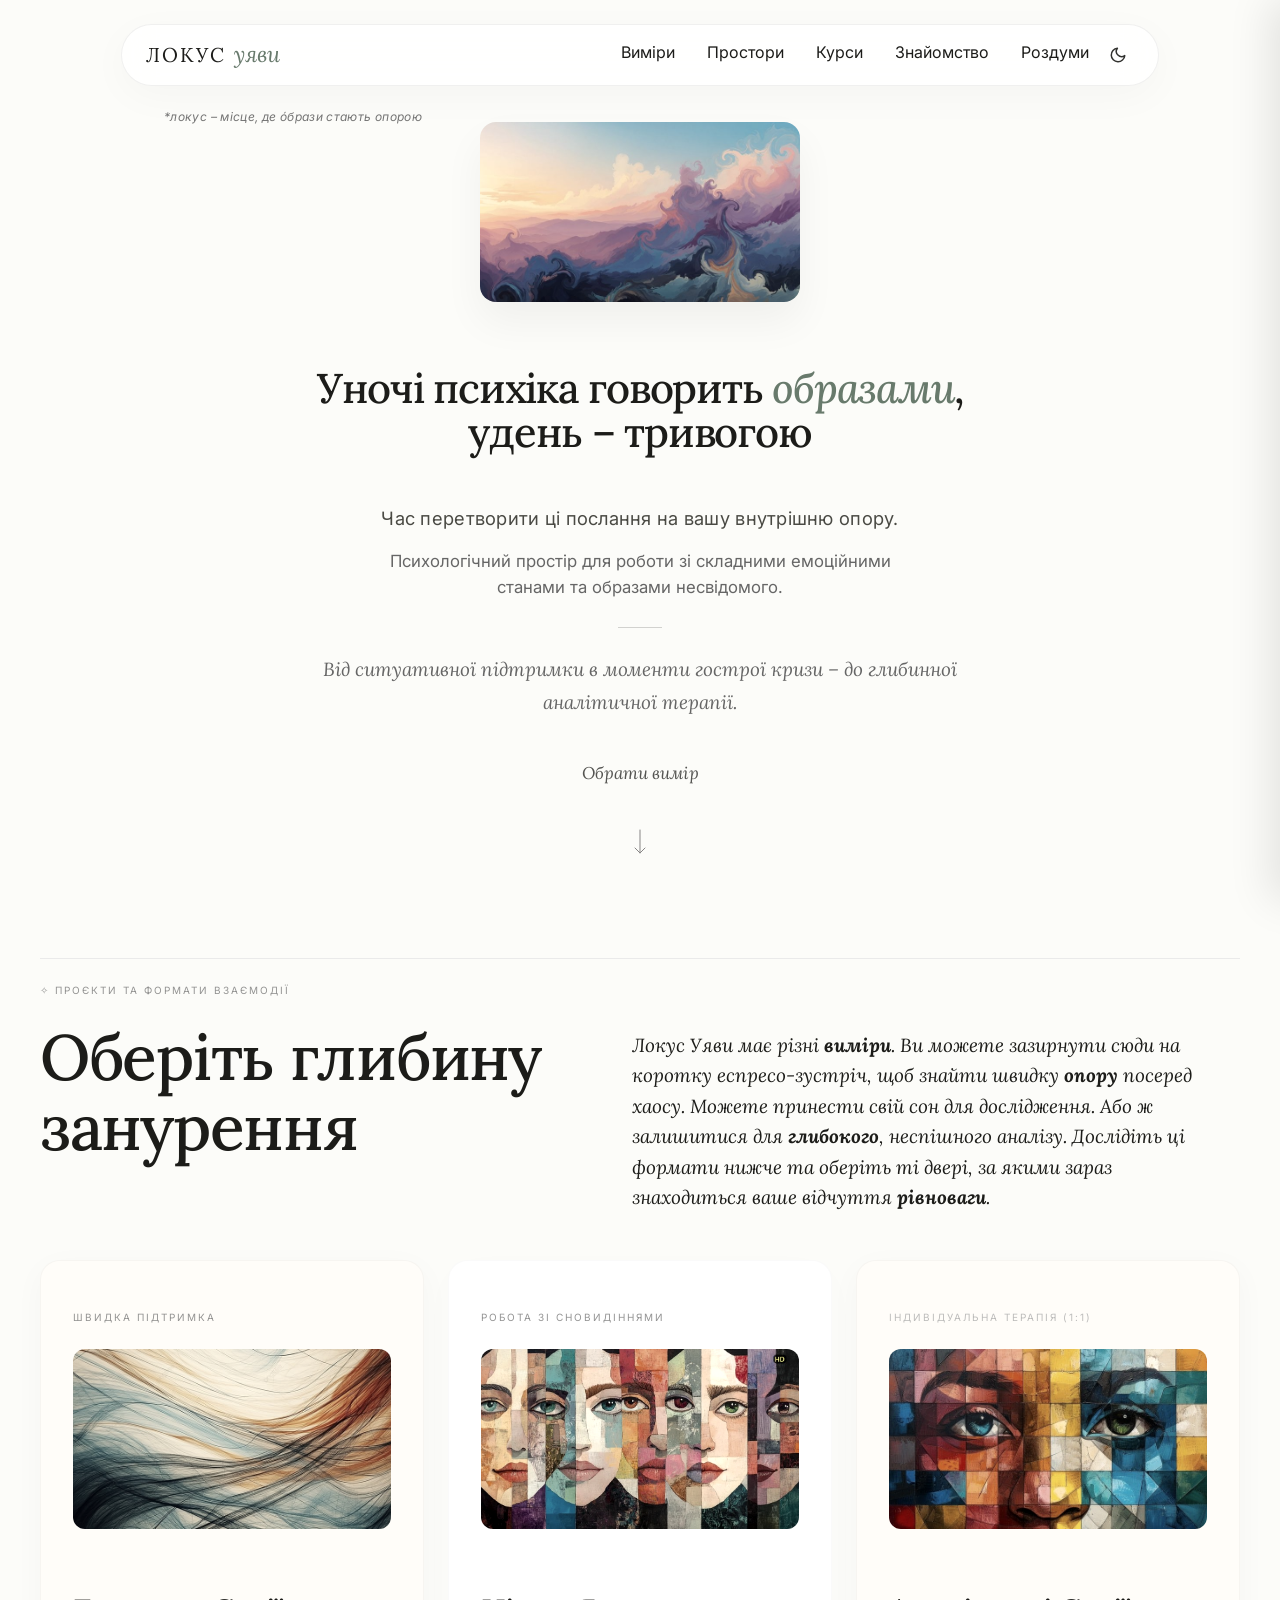
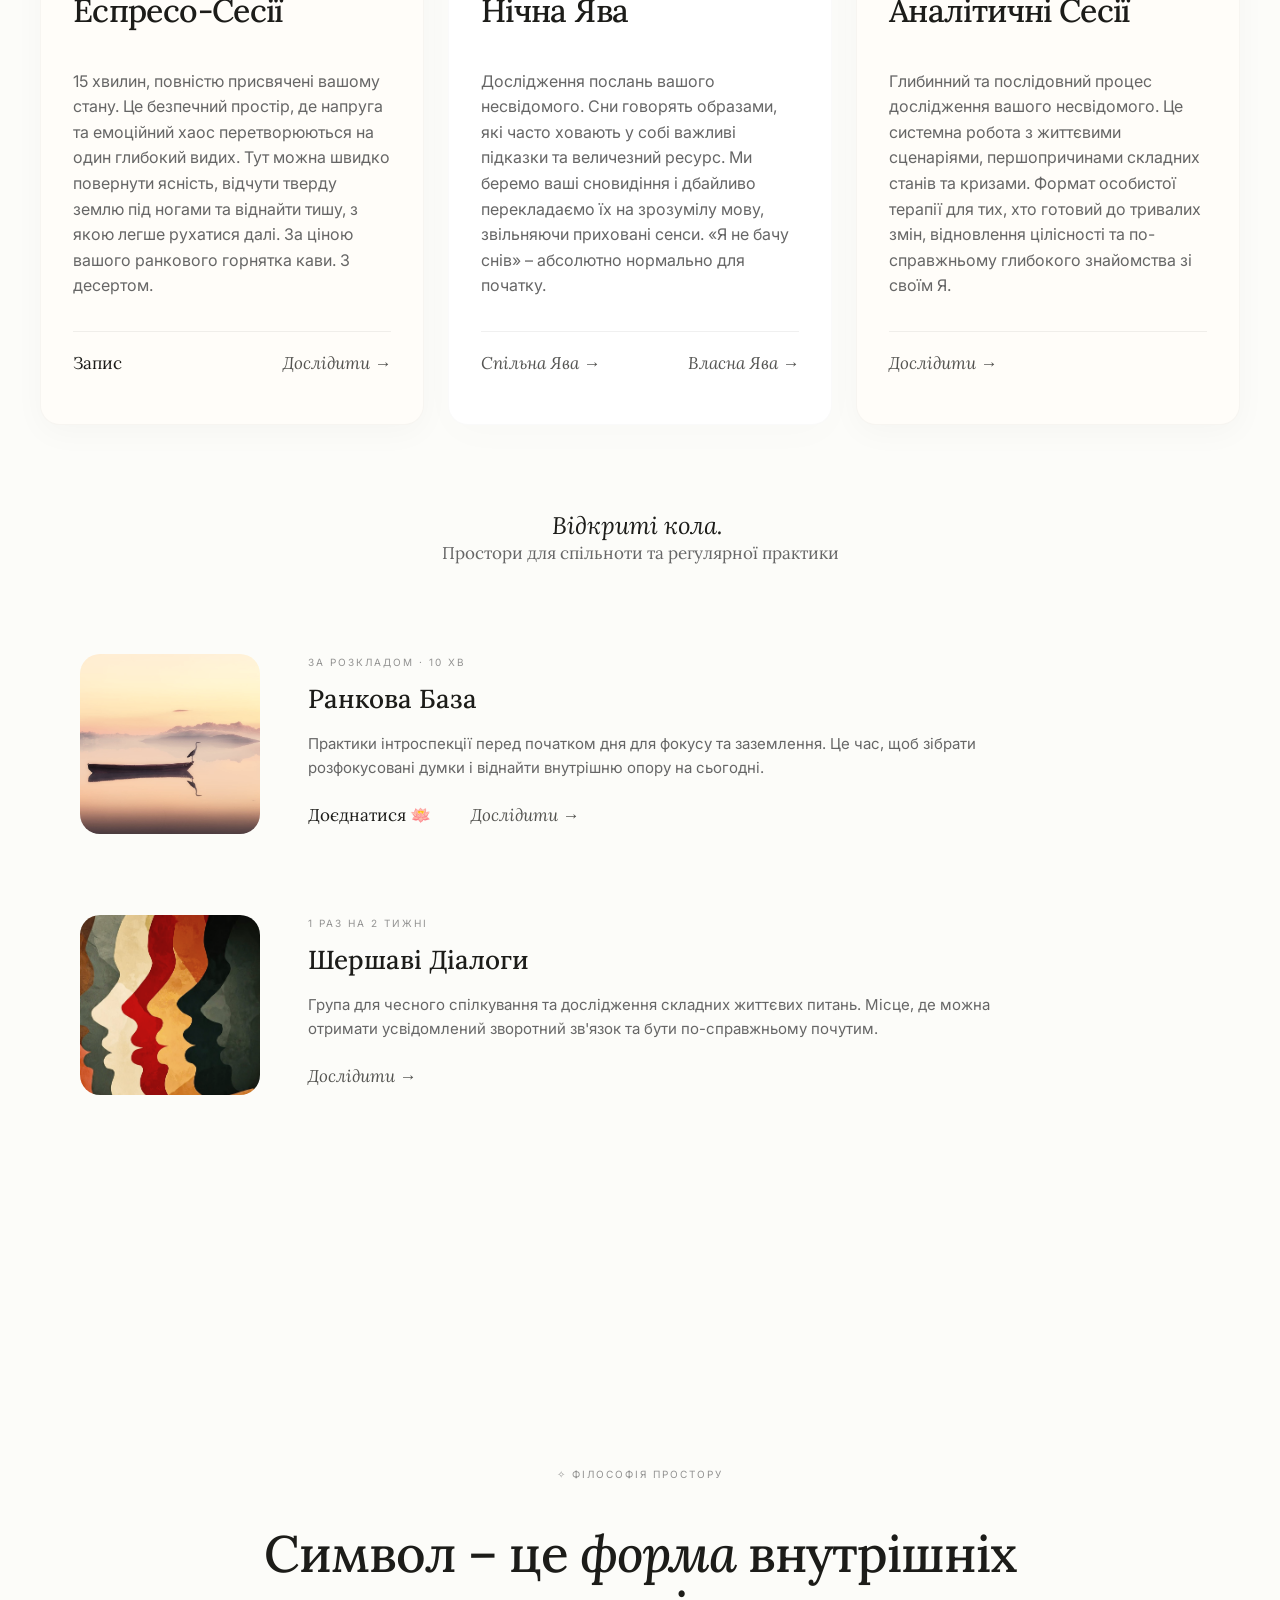
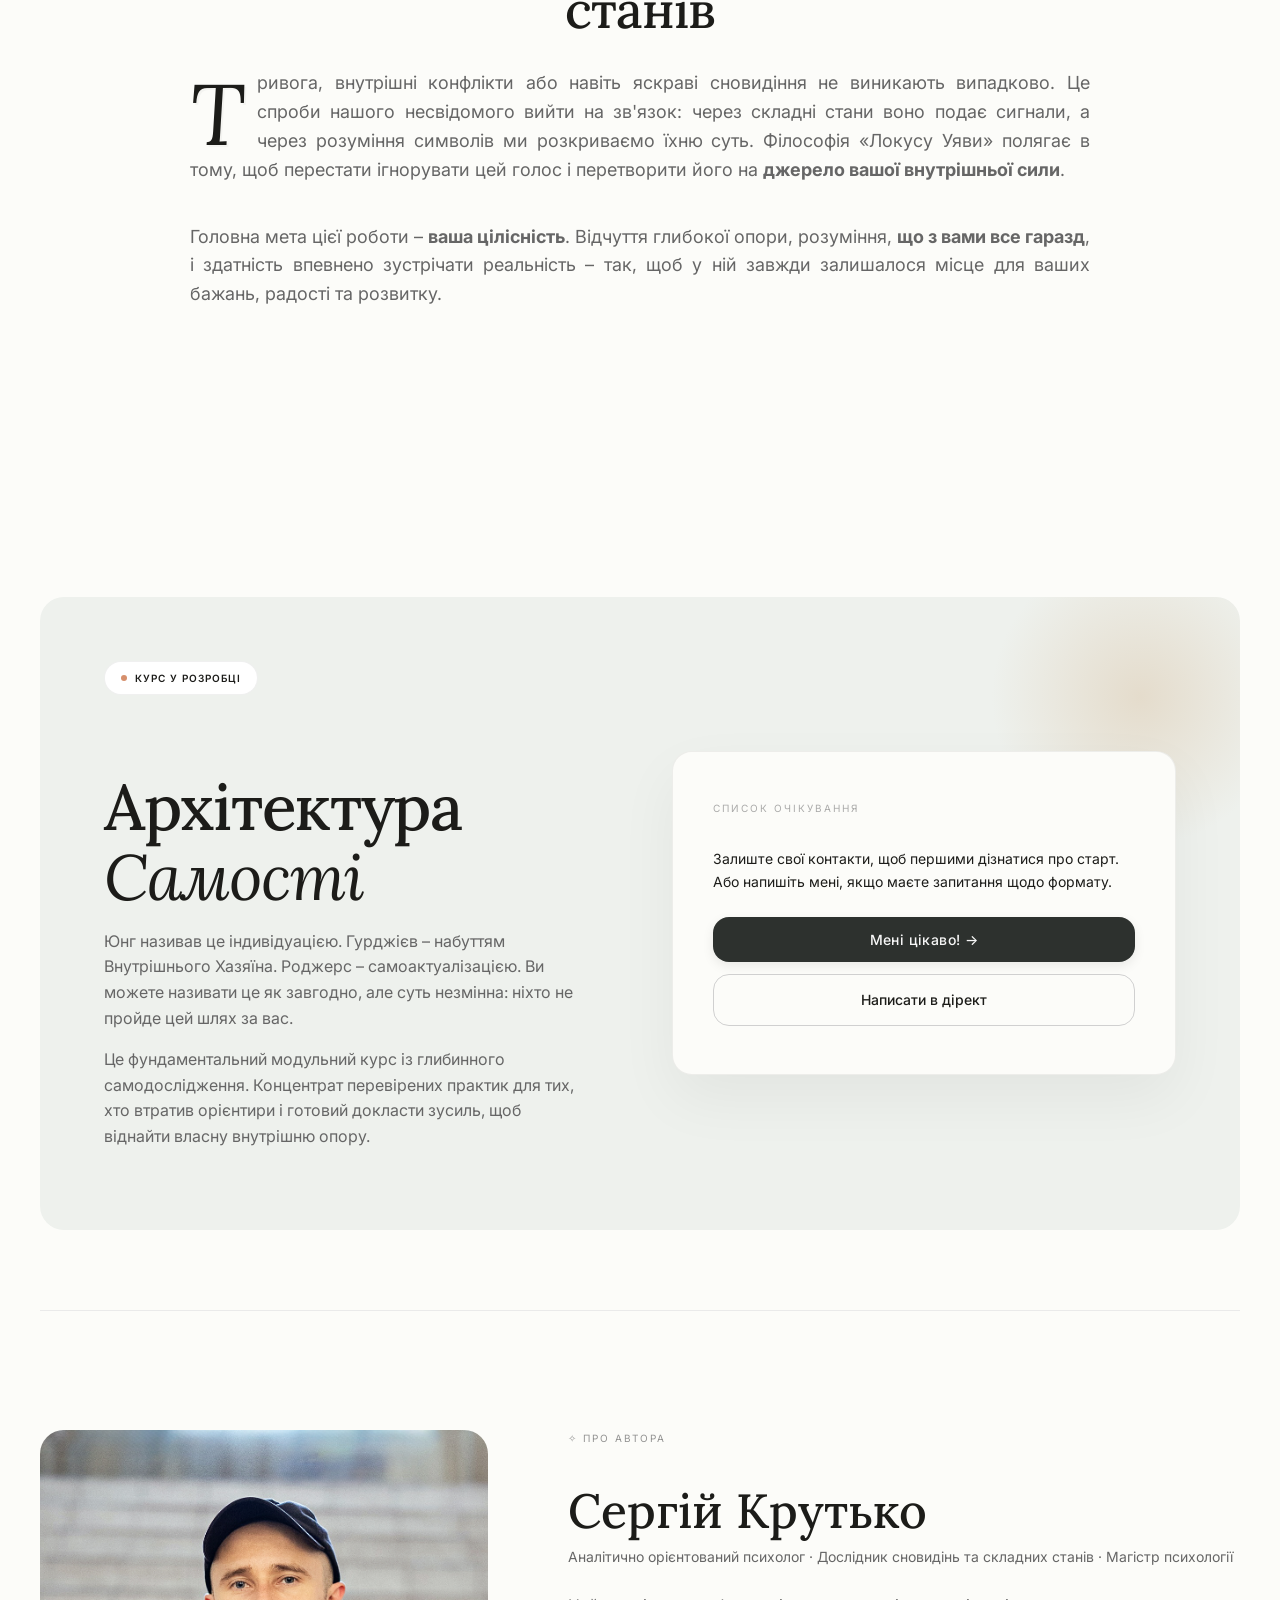
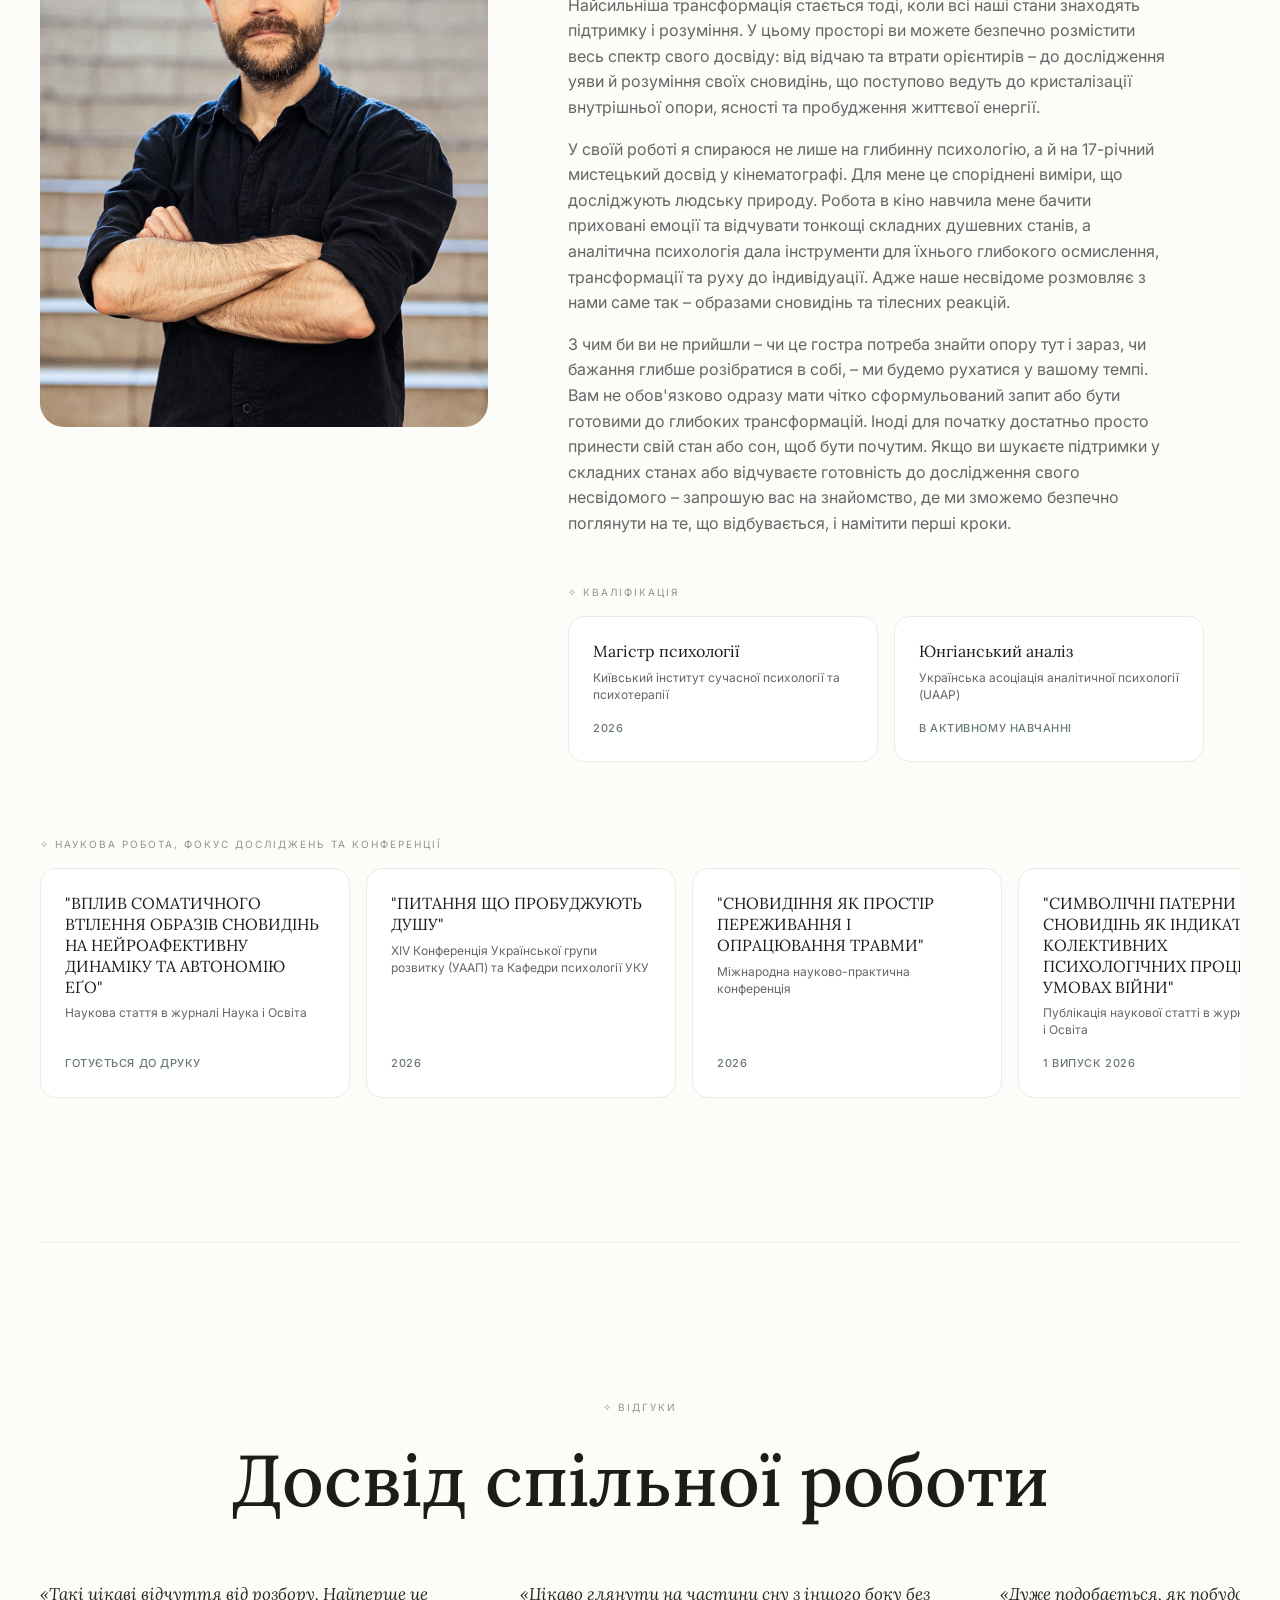
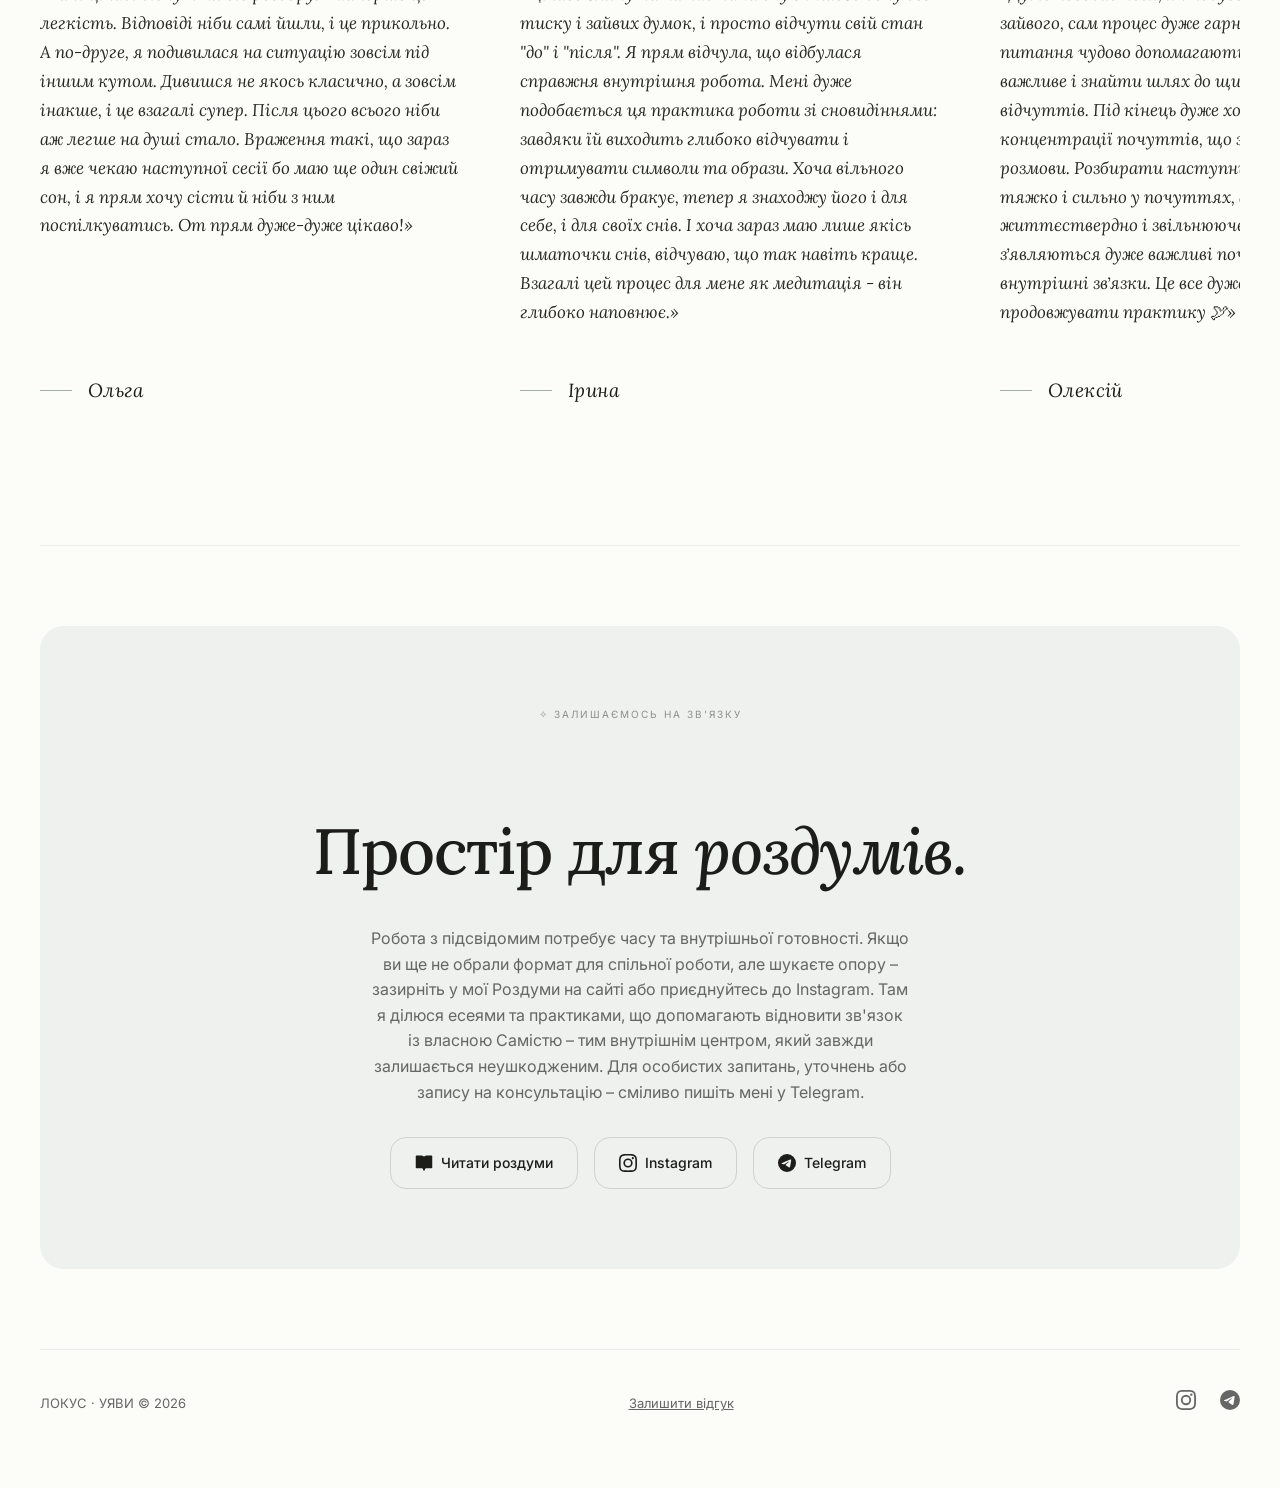
==== commit 108faa98: "q" ====
--- a/index.html
+++ b/index.html
@@ -149,7 +149,9 @@
 
             <h2 class="hero-subtitle">Час перетворити ці послання на вашу внутрішню опору.</h2>
 
-            <p class="hero-description">Психологічний простір для роботи зі складними емоційними станами та образами несвідомого. Від ситуативної підтримки в моменти гострої кризи – до глибинної аналітичної терапії.</p>
+            <p class="hero-description">Психологічний простір для роботи зі складними емоційними станами та образами несвідомого.</p>
+
+<p class="hero-range">Від ситуативної підтримки в моменти гострої кризи – до глибинної аналітичної терапії.</p>
 
 
             <div style="display: flex; gap: 35px; justify-content: center;">
--- a/style.css
+++ b/style.css
@@ -2436,7 +2436,7 @@
 
 
     .hero p {
-        font-size: 116px !important;
+        font-size: 16px !important;
         line-height: 1.6;
     }
 
@@ -3519,4 +3519,251 @@
 .elegant-textarea::placeholder {
     color: var(--text-muted);
     font-style: italic;
+}
+
+
+
+
+
+
+
+
+/* ============================================================ */
+/*  ЛОКУС УЯВИ — ПЕРШИЙ ЕКРАН, версія 2                          */
+/*  ЗАМІНЮЄ попередній фікс. Видаліть старий блок і вставте цей  */
+/*  у самий кінець style.css                                     */
+/* ============================================================ */
+
+
+/* ------------------------------------------------------------ */
+/*  1. КОМА БІЛЬШЕ НЕ ВІДРИВАЄТЬСЯ ВІД СЛОВА                     */
+/*  Причина була в тому, що слово «образами» — окремий блок      */
+/*  (inline-block заради анімації). Браузер має право розірвати  */
+/*  рядок одразу після такого блоку — тому кома їхала вниз.      */
+/*  Робимо його звичайним текстом; плавна поява залишається,     */
+/*  зникає тільки легкий підйом на 20px (він на тексті не        */
+/*  працює). Ваші власні переноси <br> тепер можна лишити —      */
+/*  вони більше нічого не ламають.                               */
+/* ------------------------------------------------------------ */
+.drift-text i {
+    display: inline;
+    transform: none;
+    transition: opacity 1s ease 0.35s;
+}
+
+.drift-text.in-view i {
+    transform: none;
+}
+
+
+/* ------------------------------------------------------------ */
+/*  2. КАРТИНКА: ОДНАКОВА В SAFARI, CHROME ТА INSTAGRAM          */
+/*  Раніше висота задавалась у vh (частка висоти екрана), а      */
+/*  ширина «додумувалась» браузером — кожен рахував по-своєму,   */
+/*  тому Safari розтягував. Тепер задаємо ширину і пропорцію     */
+/*  16:9 напряму — жодних здогадок і жодної залежності від       */
+/*  висоти екрана.                                               */
+/* ------------------------------------------------------------ */
+.hero-editorial-image {
+    width: min(100%, 320px);
+    height: auto;
+    aspect-ratio: 16 / 9;
+    margin: 0 auto 30px;
+}
+
+.hero-editorial-image img {
+    display: block;
+}
+
+
+/* ------------------------------------------------------------ */
+/*  3. ПІДЗАГОЛОВОК ТИХІШИЙ                                      */
+/*  Був майже такий самий чорний і жирний, як заголовок.         */
+/* ------------------------------------------------------------ */
+.hero h2.hero-subtitle {
+    font-weight: 400 !important;
+    color: #4A4A44 !important;
+    letter-spacing: 0.015em !important;
+}
+
+
+/* ------------------------------------------------------------ */
+/*  4. ДРУГЕ РЕЧЕННЯ — ОКРЕМИМ ТИХИМ РЯДКОМ                      */
+/*  Потрібна одна правка в index.html (див. нижче в чаті).       */
+/*  Тонка риска зверху відділяє його від опису.                  */
+/* ------------------------------------------------------------ */
+.hero-range {
+    font-family: var(--font-serif);
+    font-style: italic;
+    font-size: 1rem;
+    line-height: 1.5;
+    color: var(--text-muted);
+    max-width: 40ch;
+    margin: 0 auto 40px;
+    padding-top: 18px;
+    position: relative;
+}
+
+.hero-range::before {
+    content: '';
+    position: absolute;
+    top: 0;
+    left: 50%;
+    transform: translateX(-50%);
+    width: 44px;
+    height: 1px;
+    background: currentColor;
+    opacity: 0.28;
+}
+
+
+/* ============================================================ */
+/*  ТЕЛЕФОН                                                      */
+/* ============================================================ */
+@media (max-width: 768px) {
+
+    .container {
+        padding-top: 0;
+    }
+
+    /* Рядок «*локус – місце...» у звичайному потоці:
+       раніше він був прибитий до точки «38px від верху»
+       і наїжджав на картинку. */
+    .hero .hero-motto {
+        position: static !important;
+        transform: none !important;
+        justify-content: center !important;
+        text-align: center;
+        width: auto !important;
+        margin: 0 auto 18px !important;
+        padding: 0 !important;
+        font-size: 11.5px;
+        line-height: 1.4;
+        text-wrap: balance;
+    }
+
+    /* Вміст лягає зверху вниз від фіксованого відступу.
+       Це і є ліки від ривка в Instagram: коли їхня панель
+       зникає і екран стає вищим, нічого не переїжджає —
+       змінюється лише порожнє місце під стрілкою. */
+    .section-fullscreen.hero {
+        box-sizing: border-box;
+        min-height: 100svh;
+        justify-content: flex-start;
+        padding: 96px 20px 24px;
+    }
+
+    .hero-editorial-image {
+        width: min(100%, 240px);
+        margin-bottom: 18px;
+    }
+
+    .hero h1.drift-text {
+        font-size: clamp(26px, 7.8vw, 33px) !important;
+        line-height: 1.14 !important;
+        letter-spacing: -0.02em;
+        margin: 0 0 14px !important;
+        text-wrap: balance;
+    }
+
+    .hero h2.hero-subtitle {
+        font-size: 1.05rem !important;
+        line-height: 1.4 !important;
+        margin: 0 auto 16px !important;
+        max-width: 30ch;
+        text-wrap: balance;
+    }
+
+    .hero p.hero-description {
+        font-size: 0.92rem !important;
+        line-height: 1.55 !important;
+        margin: 0 auto !important;
+        max-width: 34ch !important;
+        text-wrap: pretty;
+    }
+
+    .hero .hero-range {
+        font-size: 0.95rem;
+        max-width: 32ch;
+        margin-bottom: 18px;
+        padding-top: 14px;
+    }
+
+    /* Стрілка на фіксованій відстані від кнопки.
+       Саме тут раніше стояло margin-top: auto — воно
+       притискало її до низу екрана, і при зміні висоти
+       вона стрибала найсильніше. */
+    .hero .btn-quiet {
+        margin-top: 0 !important;
+    }
+
+    .hero .scroll-indicator {
+        margin: 20px auto 0 !important;
+        padding-top: 0;
+    }
+
+    /* Описка в style.css: там стоїть 116px замість 16px */
+    .hero p {
+        font-size: 16px !important;
+    }
+}
+
+
+/* Дуже низькі екрани (малі телефони, горизонтальна орієнтація).
+   Поріг навмисно низький — 640px, щоб він не спрацьовував
+   при звичайному згортанні панелей браузера. */
+@media (max-width: 768px) and (max-height: 640px) {
+    .hero .hero-motto {
+        margin-bottom: 16px !important;
+    }
+
+    .hero-editorial-image {
+        width: min(100%, 240px);
+        margin-bottom: 16px;
+    }
+
+    .hero h1.drift-text {
+        margin-bottom: 12px !important;
+    }
+
+    .hero h2.hero-subtitle {
+        margin-bottom: 14px !important;
+    }
+
+    .hero .hero-range {
+        margin-bottom: 20px;
+        padding-top: 14px;
+    }
+
+    .hero .scroll-indicator {
+        margin-top: 22px !important;
+    }
+}
+
+
+/* ------------------------------------------------------------ */
+/*  A. РИСКА СТОЇТЬ РІВНО ПОСЕРЕДИНІ ПРОМІЖКУ                    */
+/*  Було: під описом нуль відступу, а риска — одразу за ним.     */
+/*  Через це вона читалась як підкреслення слова «несвідомого»,  */
+/*  а не як роздільник. Тепер згори і знизу від неї однаково.    */
+/*  Застосувати в будь-якому разі.                               */
+/* ------------------------------------------------------------ */
+.hero p.hero-description {
+    margin: 0 auto 26px !important;
+}
+ 
+.hero-range {
+    padding-top: 26px;
+    margin: 0 auto 40px;
+}
+ 
+@media (max-width: 768px) {
+    .hero p.hero-description {
+        margin: 0 auto 20px !important;
+    }
+ 
+    .hero .hero-range {
+        padding-top: 20px;
+        margin-bottom: 24px;
+    }
 }
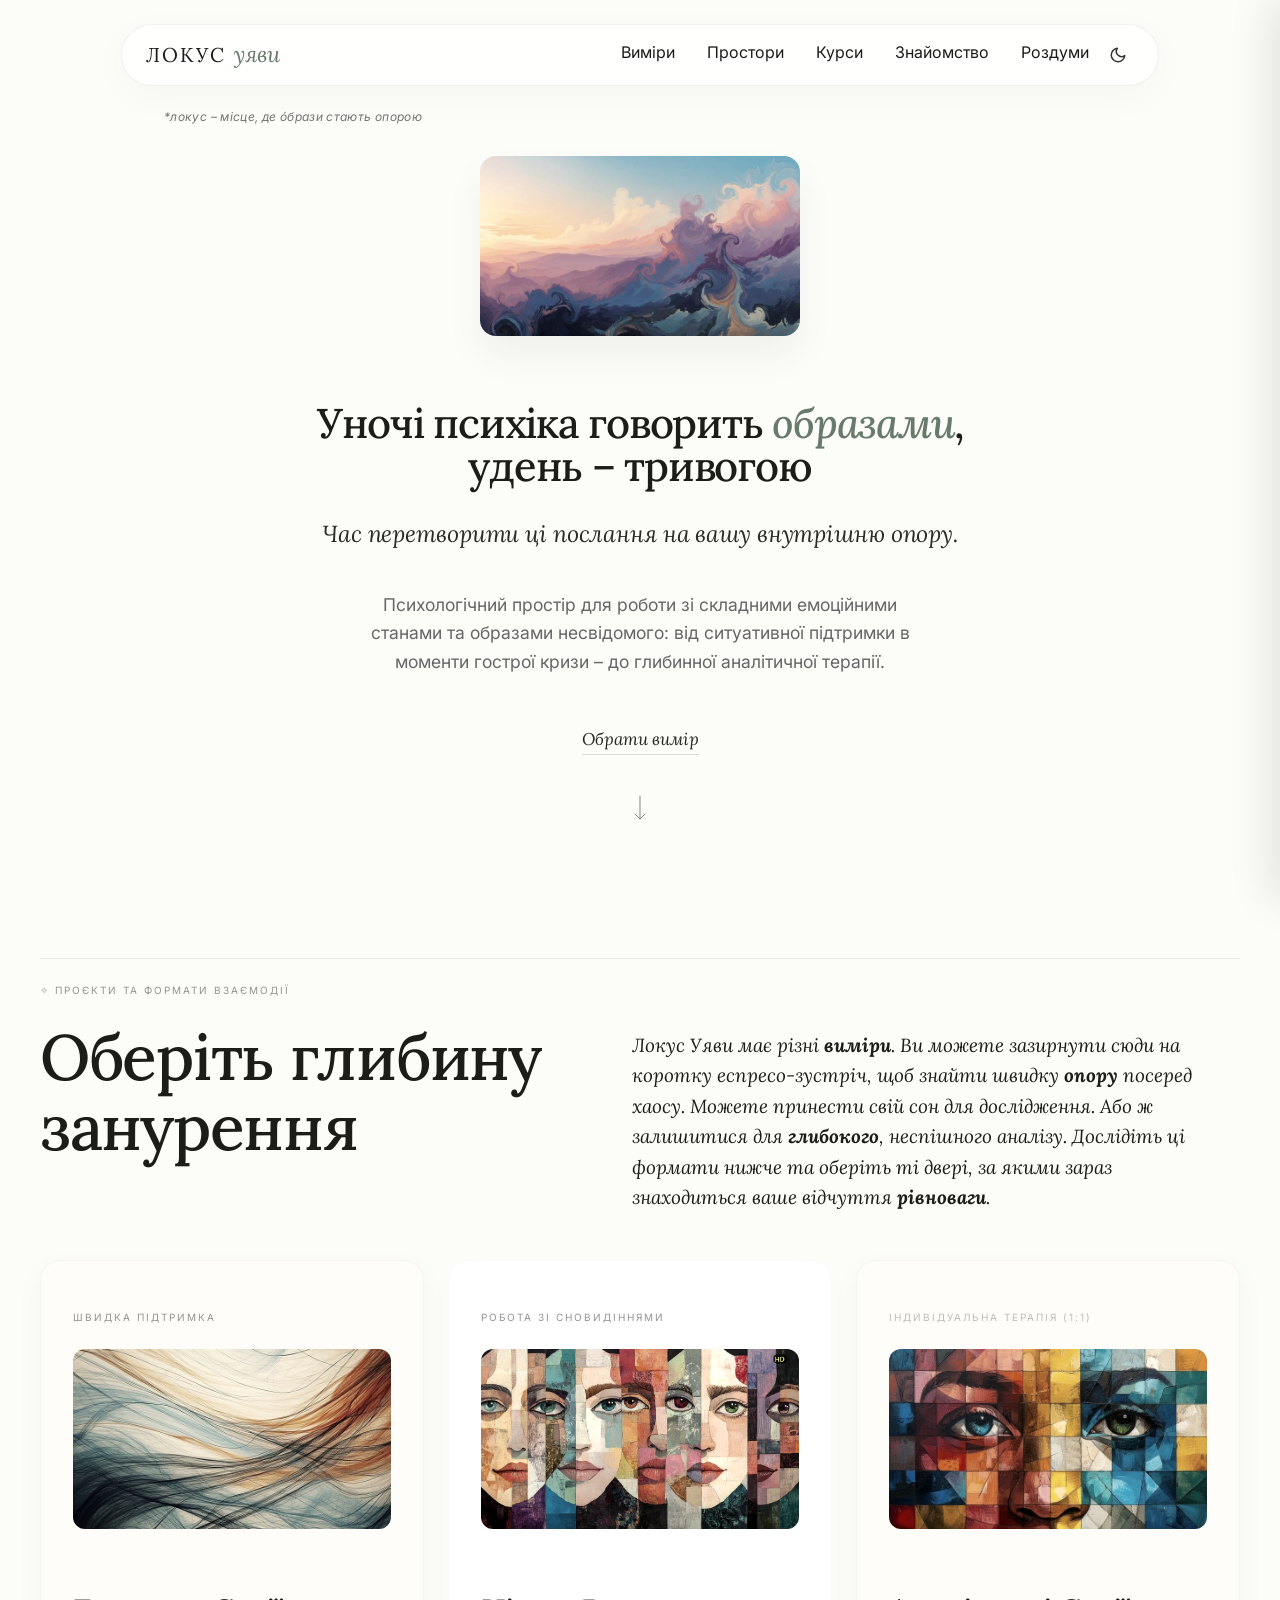
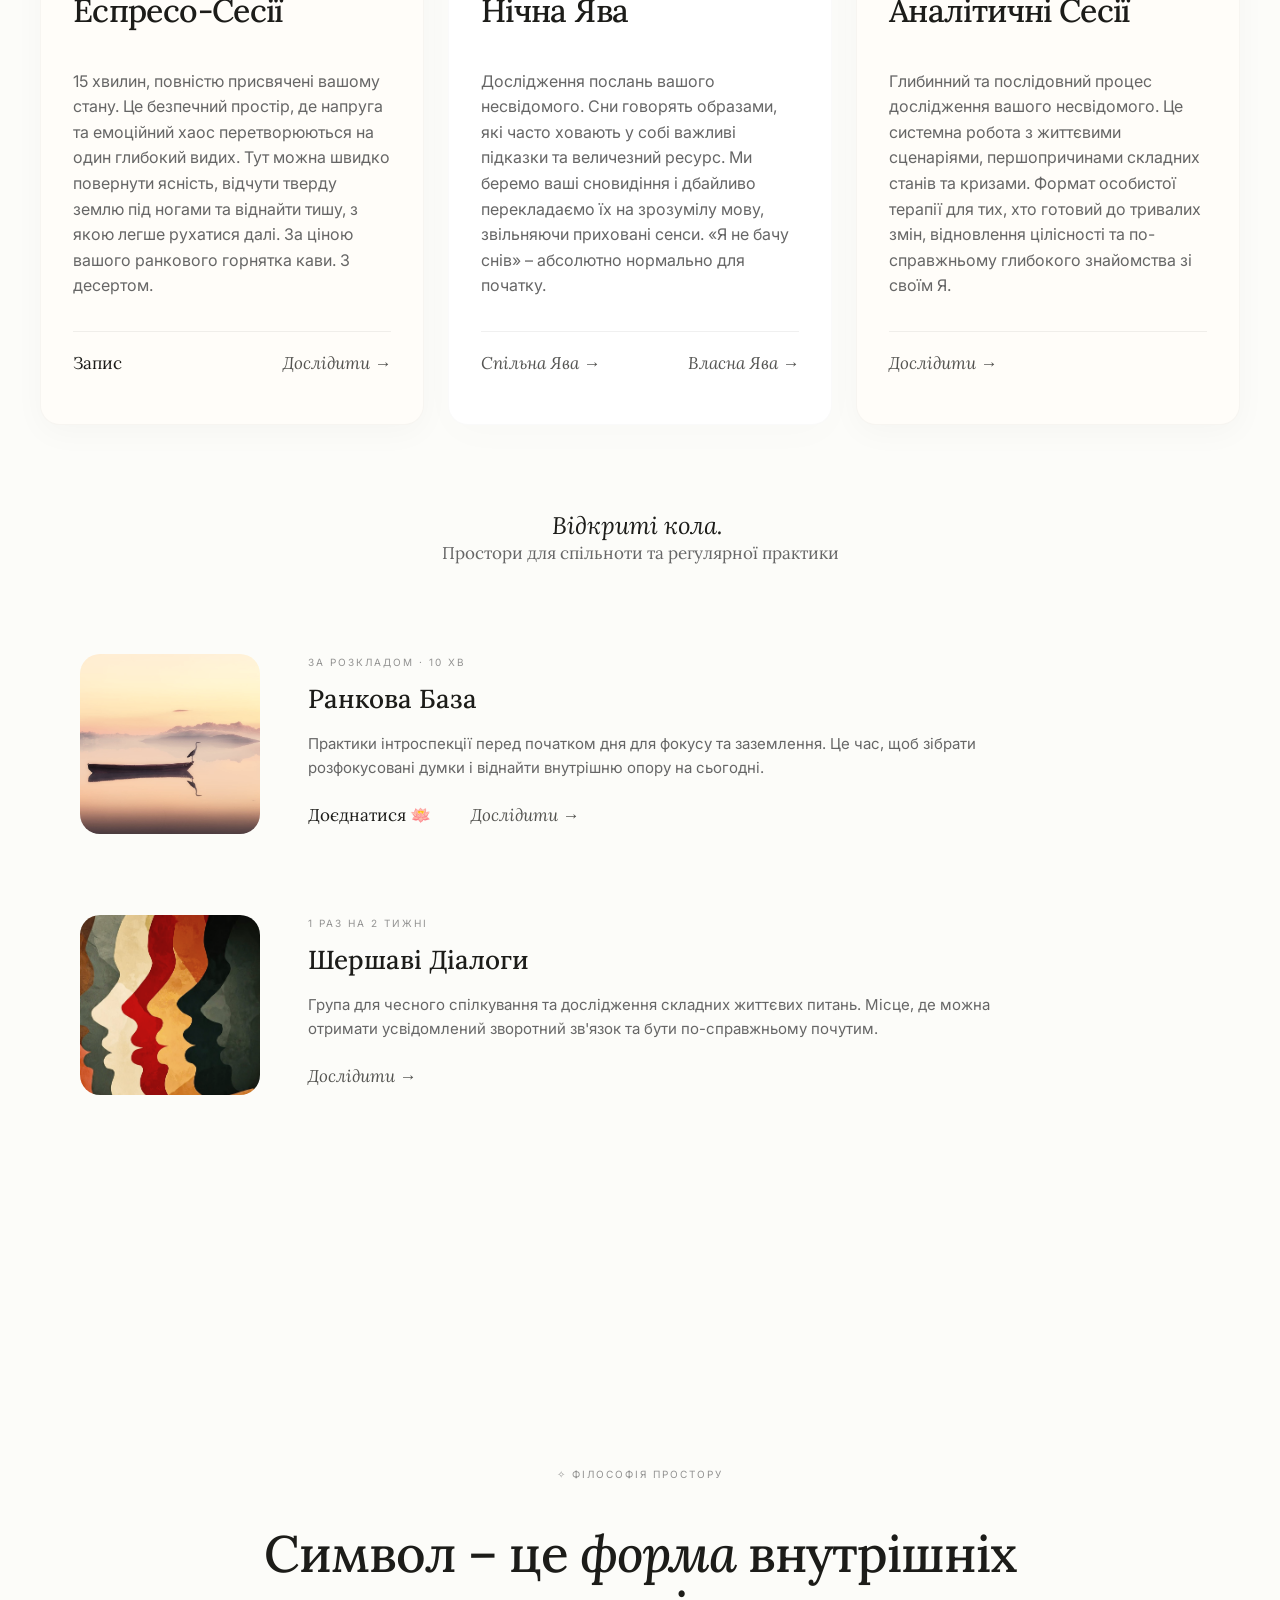
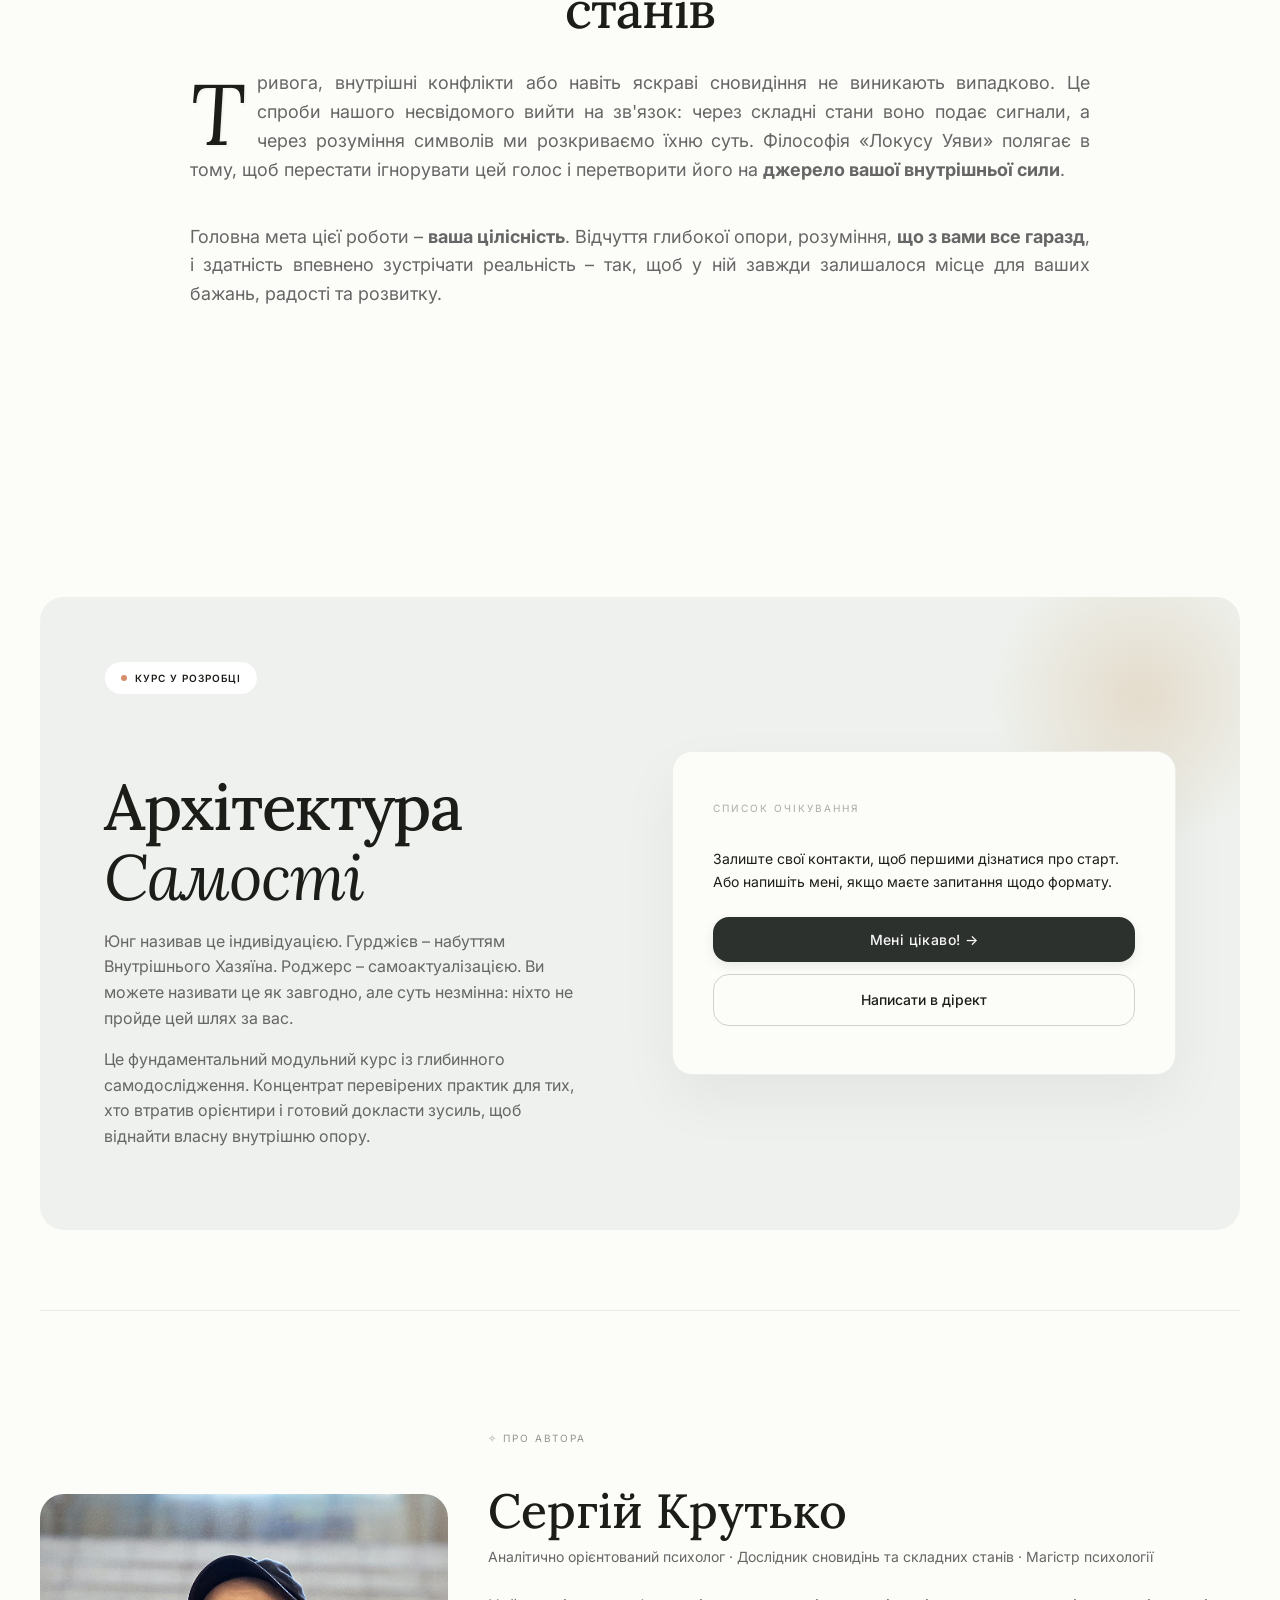
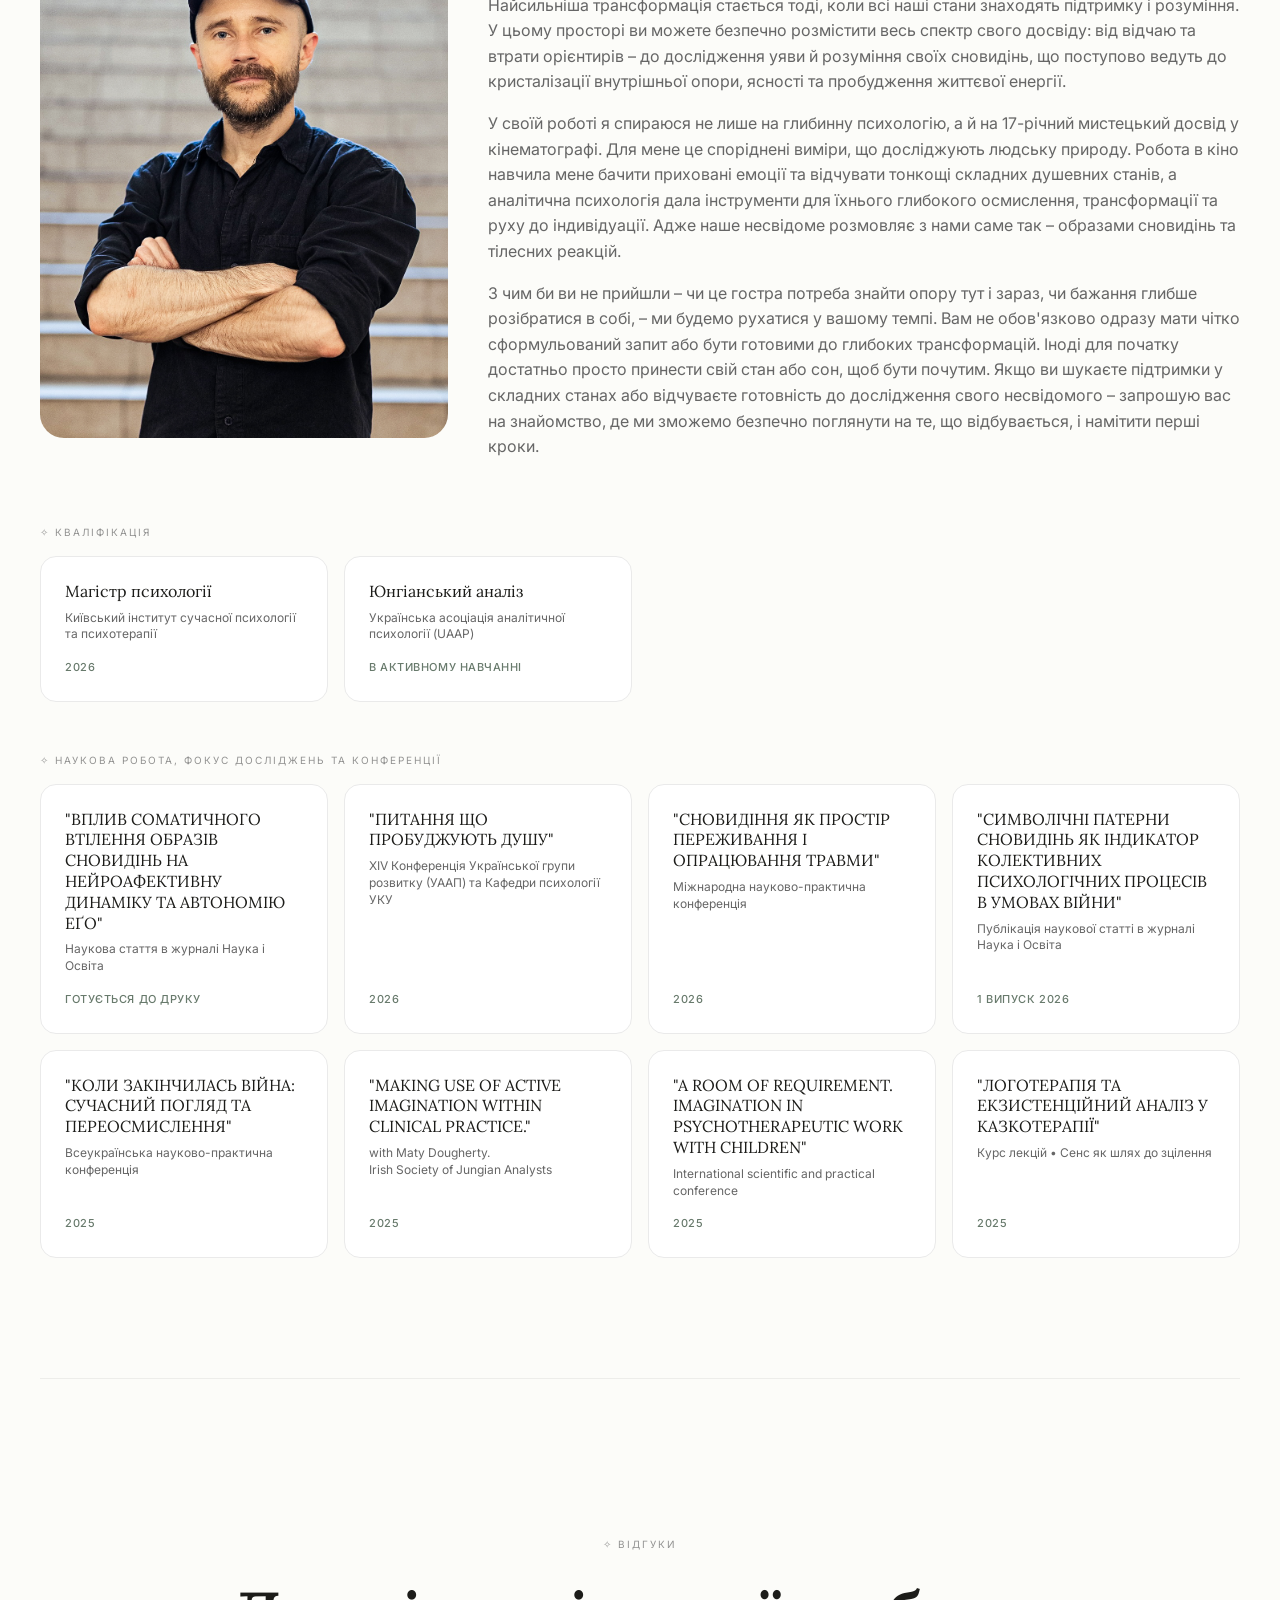
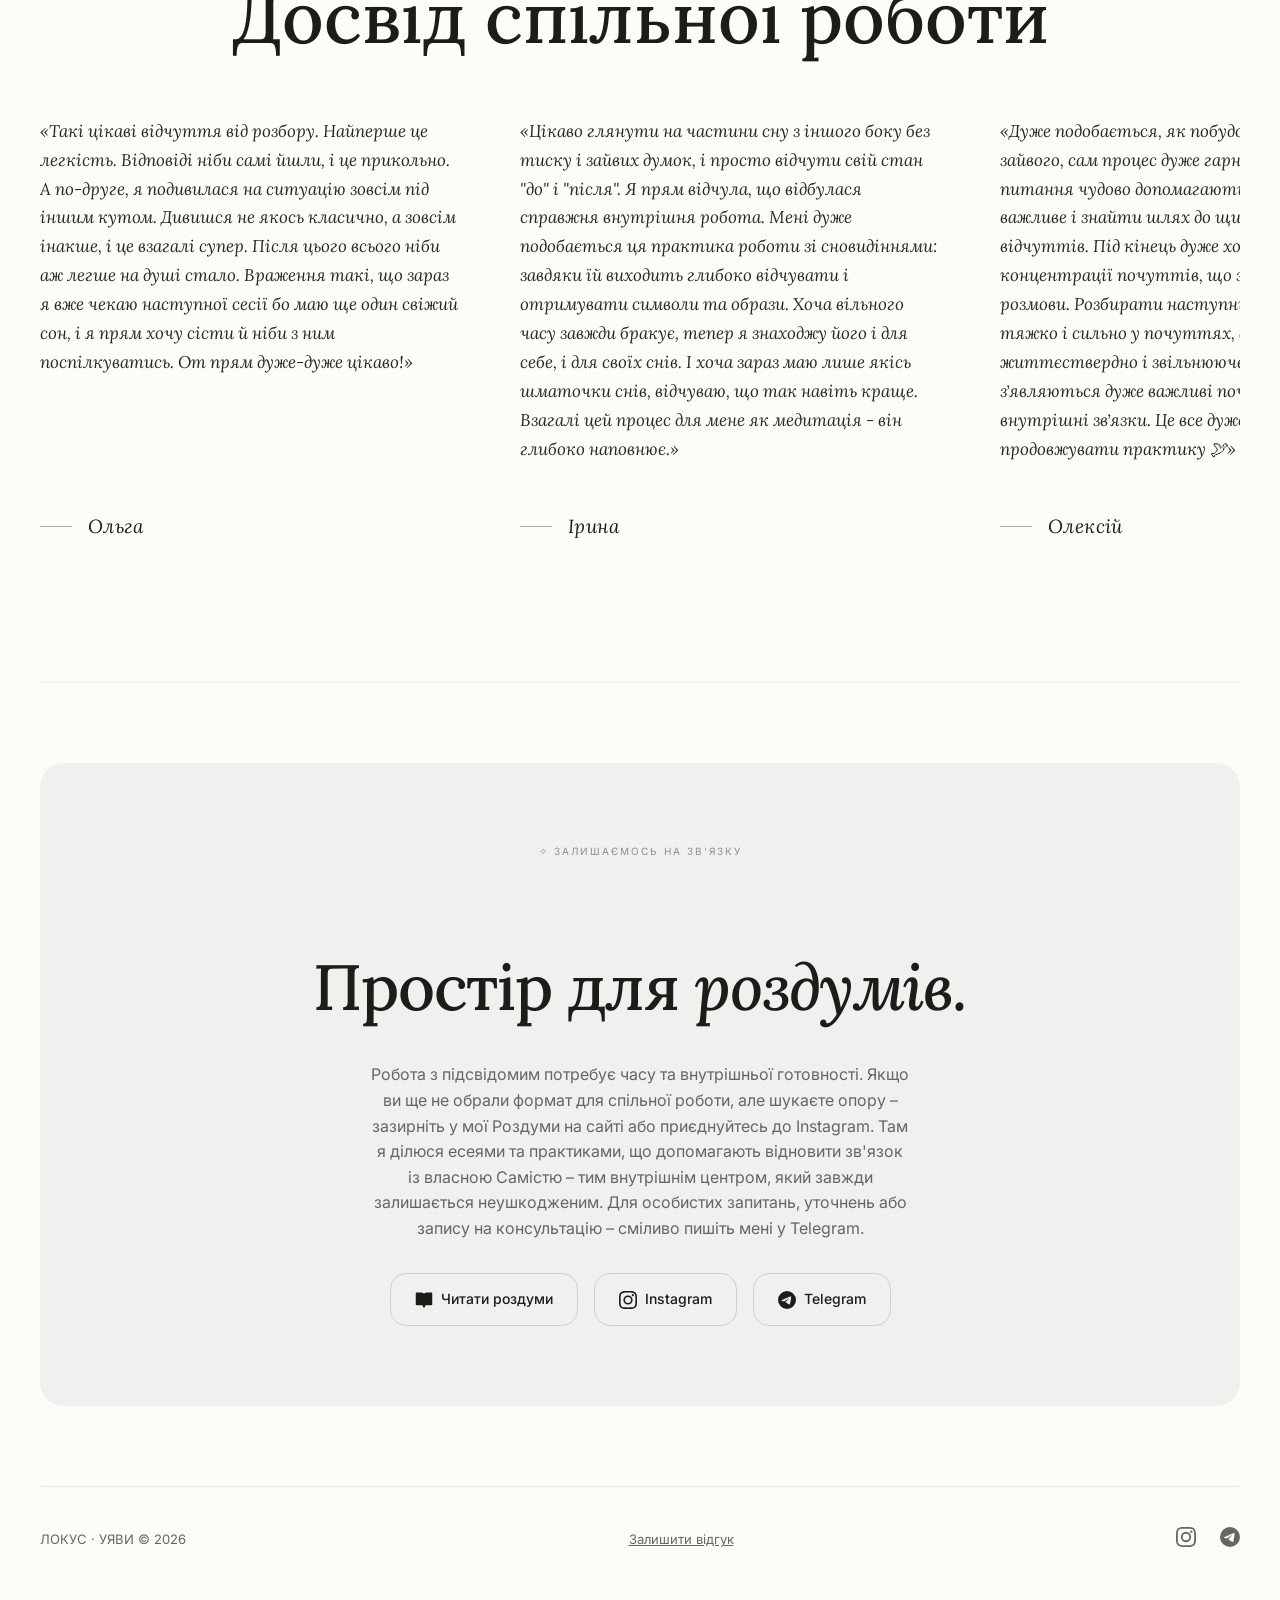
==== commit 5540c9ce: "q" ====
--- a/index.html
+++ b/index.html
@@ -149,9 +149,7 @@
 
             <h2 class="hero-subtitle">Час перетворити ці послання на вашу внутрішню опору.</h2>
 
-            <p class="hero-description">Психологічний простір для роботи зі складними емоційними станами та образами несвідомого.</p>
-
-<p class="hero-range">Від ситуативної підтримки в моменти гострої кризи – до глибинної аналітичної терапії.</p>
+            <p class="hero-description">Психологічний простір для роботи зі складними емоційними станами та образами несвідомого: від ситуативної підтримки в моменти гострої кризи – до глибинної аналітичної терапії.</p>
 
 
             <div style="display: flex; gap: 35px; justify-content: center;">
@@ -440,7 +438,12 @@
                     <p>У своїй роботі я спираюся не лише на глибинну психологію, а й на 17-річний мистецький досвід у кінематографі. Для мене це споріднені виміри, що досліджують людську природу. Робота в кіно навчила мене бачити приховані емоції та відчувати тонкощі складних душевних станів, а аналітична психологія дала інструменти для їхнього глибокого осмислення, трансформації та руху до індивідуації. Адже наше несвідоме розмовляє з нами саме так – образами сновидінь та тілесних реакцій.</p>
                     <p> З чим би ви не прийшли – чи це гостра потреба знайти опору тут і зараз, чи бажання глибше розібратися в собі, – ми будемо рухатися у вашому темпі. Вам не обов'язково одразу мати чітко сформульований запит або бути готовими до глибоких трансформацій. Іноді для початку достатньо просто принести свій стан або сон, щоб бути почутим. Якщо ви шукаєте підтримки у складних станах або відчуваєте готовність до дослідження свого несвідомого – запрошую вас на знайомство, де ми зможемо безпечно поглянути на те, що відбувається, і намітити перші кроки.    </p>
                     <!-- Карусель дипломів (Справа від фото) -->
-                    <div class="credentials-wrapper">
+
+                </div> <!-- Кінець about-content (правої колонки) -->
+            </div> <!-- Кінець about-grid (сітки) -->
+
+
+            <div class="credentials-wrapper">
                         <span class="label" style="margin-bottom: 16px;">✧ КВАЛІФІКАЦІЯ</span>
                         <div class="credentials-scroll">
 
@@ -462,9 +465,6 @@
 
                         </div>
                     </div> <!-- Кінець блоку кваліфікацій -->
-
-                </div> <!-- Кінець about-content (правої колонки) -->
-            </div> <!-- Кінець about-grid (сітки) -->
 
 
             <!-- НИЖНЯ ЧАСТИНА: Конференції (На всю ширину під фотографією) -->
--- a/style.css
+++ b/style.css
@@ -3528,23 +3528,16 @@
 
 
 
+
 /* ============================================================ */
-/*  ЛОКУС УЯВИ — ПЕРШИЙ ЕКРАН, версія 2                          */
-/*  ЗАМІНЮЄ попередній фікс. Видаліть старий блок і вставте цей  */
-/*  у самий кінець style.css                                     */
+/*  ЛОКУС УЯВИ — ПЕРШИЙ ЕКРАН                                    */
+/*  Фінальна версія. Замінює ВСЕ, що ви додавали в кінець        */
+/*  style.css раніше (v2, додаток, курсив).                      */
+/*  Видаліть усі старі блоки і вставте тільки цей.               */
 /* ============================================================ */
 
 
-/* ------------------------------------------------------------ */
-/*  1. КОМА БІЛЬШЕ НЕ ВІДРИВАЄТЬСЯ ВІД СЛОВА                     */
-/*  Причина була в тому, що слово «образами» — окремий блок      */
-/*  (inline-block заради анімації). Браузер має право розірвати  */
-/*  рядок одразу після такого блоку — тому кома їхала вниз.      */
-/*  Робимо його звичайним текстом; плавна поява залишається,     */
-/*  зникає тільки легкий підйом на 20px (він на тексті не        */
-/*  працює). Ваші власні переноси <br> тепер можна лишити —      */
-/*  вони більше нічого не ламають.                               */
-/* ------------------------------------------------------------ */
+/* --- 1. Кома не відривається від слова -------------------- */
 .drift-text i {
     display: inline;
     transform: none;
@@ -3556,14 +3549,7 @@
 }
 
 
-/* ------------------------------------------------------------ */
-/*  2. КАРТИНКА: ОДНАКОВА В SAFARI, CHROME ТА INSTAGRAM          */
-/*  Раніше висота задавалась у vh (частка висоти екрана), а      */
-/*  ширина «додумувалась» браузером — кожен рахував по-своєму,   */
-/*  тому Safari розтягував. Тепер задаємо ширину і пропорцію     */
-/*  16:9 напряму — жодних здогадок і жодної залежності від       */
-/*  висоти екрана.                                               */
-/* ------------------------------------------------------------ */
+/* --- 2. Картинка однакова в усіх браузерах ---------------- */
 .hero-editorial-image {
     width: min(100%, 320px);
     height: auto;
@@ -3576,44 +3562,60 @@
 }
 
 
-/* ------------------------------------------------------------ */
-/*  3. ПІДЗАГОЛОВОК ТИХІШИЙ                                      */
-/*  Був майже такий самий чорний і жирний, як заголовок.         */
-/* ------------------------------------------------------------ */
+/* --- 3. Підзаголовок — місток від заголовка --------------- */
 .hero h2.hero-subtitle {
+    font-family: var(--font-serif) !important;
     font-weight: 400 !important;
-    color: #4A4A44 !important;
-    letter-spacing: 0.015em !important;
-}
-
-
-/* ------------------------------------------------------------ */
-/*  4. ДРУГЕ РЕЧЕННЯ — ОКРЕМИМ ТИХИМ РЯДКОМ                      */
-/*  Потрібна одна правка в index.html (див. нижче в чаті).       */
-/*  Тонка риска зверху відділяє його від опису.                  */
-/* ------------------------------------------------------------ */
-.hero-range {
-    font-family: var(--font-serif);
-    font-style: italic;
-    font-size: 1rem;
-    line-height: 1.5;
-    color: var(--text-muted);
-    max-width: 40ch;
-    margin: 0 auto 40px;
-    padding-top: 18px;
-    position: relative;
-}
-
-.hero-range::before {
+    font-style: italic !important;
+    font-size: 1.45rem !important;
+    line-height: 1.35 !important;
+    color: #2C2C27 !important;
+    letter-spacing: -0.005em !important;
+    max-width: 760px !important;
+    margin: 10px auto 22px !important;
+}
+
+
+/* --- 4. Опис — звичайний текст ---------------------------- */
+.hero p.hero-description {
+    font-family: var(--font-sans) !important;
+    font-style: normal !important;
+    font-weight: 400 !important;
+    color: var(--text-muted) !important;
+    font-size: 1.1rem !important;
+    line-height: 1.6 !important;
+    max-width: 580px !important;
+    margin: 20px auto 40px !important;
+}
+
+
+/* --- 5. Кнопка справді читається як кнопка ----------------
+   Дві окремі риски одна над одною:
+   ::before — бліда, видима завжди (саме вона показує, що тут
+              можна натиснути);
+   ::after  — темна, виїжджає зліва направо при наведенні,
+              як і було задумано спочатку.
+   Чому два шари, а не один: у style.css (рядок 22) є правило,
+   яке на сенсорних екранах примусово обнуляє ширину ::after.
+   Тому робити з нього постійну риску марно — на телефоні її
+   все одно не було б. ::before цим правилом не зачеплений.   */
+.hero .btn-quiet {
+    opacity: 0.95;
+}
+
+.hero .btn-quiet::before {
     content: '';
     position: absolute;
-    top: 0;
-    left: 50%;
-    transform: translateX(-50%);
-    width: 44px;
+    bottom: 0;
+    left: 0;
+    width: 100%;
     height: 1px;
-    background: currentColor;
-    opacity: 0.28;
+    background-color: currentColor;
+    opacity: 0.15;
+}
+
+.hero .btn-quiet::after {
+    opacity: 1;
 }
 
 
@@ -3626,9 +3628,6 @@
         padding-top: 0;
     }
 
-    /* Рядок «*локус – місце...» у звичайному потоці:
-       раніше він був прибитий до точки «38px від верху»
-       і наїжджав на картинку. */
     .hero .hero-motto {
         position: static !important;
         transform: none !important;
@@ -3642,10 +3641,6 @@
         text-wrap: balance;
     }
 
-    /* Вміст лягає зверху вниз від фіксованого відступу.
-       Це і є ліки від ривка в Instagram: коли їхня панель
-       зникає і екран стає вищим, нічого не переїжджає —
-       змінюється лише порожнє місце під стрілкою. */
     .section-fullscreen.hero {
         box-sizing: border-box;
         min-height: 100svh;
@@ -3667,32 +3662,21 @@
     }
 
     .hero h2.hero-subtitle {
-        font-size: 1.05rem !important;
-        line-height: 1.4 !important;
+        font-size: 1.22rem !important;
+        line-height: 1.3 !important;
         margin: 0 auto 16px !important;
-        max-width: 30ch;
+        max-width: 26ch !important;
         text-wrap: balance;
     }
 
     .hero p.hero-description {
         font-size: 0.92rem !important;
         line-height: 1.55 !important;
-        margin: 0 auto !important;
         max-width: 34ch !important;
+        margin: 0 auto 26px !important;
         text-wrap: pretty;
     }
 
-    .hero .hero-range {
-        font-size: 0.95rem;
-        max-width: 32ch;
-        margin-bottom: 18px;
-        padding-top: 14px;
-    }
-
-    /* Стрілка на фіксованій відстані від кнопки.
-       Саме тут раніше стояло margin-top: auto — воно
-       притискало її до низу екрана, і при зміні висоти
-       вона стрибала найсильніше. */
     .hero .btn-quiet {
         margin-top: 0 !important;
     }
@@ -3702,23 +3686,21 @@
         padding-top: 0;
     }
 
-    /* Описка в style.css: там стоїть 116px замість 16px */
     .hero p {
         font-size: 16px !important;
     }
 }
 
 
-/* Дуже низькі екрани (малі телефони, горизонтальна орієнтація).
-   Поріг навмисно низький — 640px, щоб він не спрацьовував
-   при звичайному згортанні панелей браузера. */
+/* --- Дуже низькі екрани ----------------------------------- */
 @media (max-width: 768px) and (max-height: 640px) {
+
     .hero .hero-motto {
         margin-bottom: 16px !important;
     }
 
     .hero-editorial-image {
-        width: min(100%, 240px);
+        width: min(100%, 210px);
         margin-bottom: 16px;
     }
 
@@ -3730,40 +3712,150 @@
         margin-bottom: 14px !important;
     }
 
-    .hero .hero-range {
-        margin-bottom: 20px;
-        padding-top: 14px;
+    .hero p.hero-description {
+        margin-bottom: 18px !important;
     }
 
     .hero .scroll-indicator {
-        margin-top: 22px !important;
-    }
-}
+        margin-top: 16px !important;
+    }
+}
+
+
+
+
+
+/* ============================================================ */
+/*  ЛОКУС УЯВИ — СЕКЦІЯ «ЗНАЙОМСТВО»                             */
+/*  ЗАМІНЮЄ попередній файл about-section.css цілком.            */
+/*  Вставити в кінець style.css.                                 */
+/*  Перестановка блоку «Кваліфікація» в index.html лишається     */
+/*  такою, як ви вже зробили.                                    */
+/* ============================================================ */
 
 
 /* ------------------------------------------------------------ */
-/*  A. РИСКА СТОЇТЬ РІВНО ПОСЕРЕДИНІ ПРОМІЖКУ                    */
-/*  Було: під описом нуль відступу, а риска — одразу за ним.     */
-/*  Через це вона читалась як підкреслення слова «несвідомого»,  */
-/*  а не як роздільник. Тепер згори і знизу від неї однаково.    */
-/*  Застосувати в будь-якому разі.                               */
+/*  1. ФОТО ОБТІКАЄТЬСЯ ТЕКСТОМ                                  */
+/*                                                               */
+/*  Замість двох жорстких колонок фото стає «врізкою» всередині  */
+/*  тексту: текст іде праворуч від нього, а коли фото            */
+/*  закінчується — продовжується на всю ширину.                  */
+/*                                                               */
+/*  Це і є розв'язок проблеми вузького екрана. У двох колонках   */
+/*  висота фото задана пропорцією 3:4, тому воно завжди          */
+/*  коротше за текст, і чим вужчий екран — тим більша порожнеча  */
+/*  під ним. При обтіканні порожнечі не буває взагалі: текст     */
+/*  просто заповнює місце.                                       */
+/*                                                               */
+/*  shape-outside — щоб рядки обтікали заокруглені кути, а не    */
+/*  прямокутник. 64px зверху — це рівень літери «С» в імені      */
+/*  (заголовок 48px, шрифт Lora, висота великої літери 35px).    */
+/*  ::after з clear — щоб наступний блок не заліз під фото.      */
+/*  До 700px усе лишається як було: фото зверху, текст під ним.  */
 /* ------------------------------------------------------------ */
-.hero p.hero-description {
-    margin: 0 auto 26px !important;
-}
- 
-.hero-range {
-    padding-top: 26px;
-    margin: 0 auto 40px;
-}
- 
-@media (max-width: 768px) {
-    .hero p.hero-description {
-        margin: 0 auto 20px !important;
-    }
- 
-    .hero .hero-range {
-        padding-top: 20px;
-        margin-bottom: 24px;
+@media (min-width: 700px) {
+    .about-grid {
+        display: block;
+        max-width: 1240px;
+    }
+
+    .author-photo {
+        float: left;
+        width: min(34%, 570px);
+        margin: 64px 40px 28px 0;
+        shape-outside: inset(0 round 24px);
+        aspect-ratio: 3 / 4;
+    }
+
+    .about-content p {
+        max-width: none;
+    }
+
+    .about-content::after {
+        content: '';
+        display: block;
+        clear: both;
+    }
+}
+
+
+/* ------------------------------------------------------------ */
+/*  2. КАРТКИ СІТКОЮ, А НЕ СТРІЧКОЮ                              */
+/*                                                               */
+/*  У ряді «Наукова робота» 8 карток загальною шириною ~2590px,  */
+/*  а видно було 1200px — більше половини ваших публікацій не    */
+/*  існувало для того, хто не здогадався потягнути вбік          */
+/*  (смуга прокрутки схована в стилях).                          */
+/*                                                               */
+/*  Тут же скидаються від'ємні поля й відступ 15vw, які          */
+/*  style.css задає для мобільної каруселі — саме через них      */
+/*  картки «дивно відступали» зліва на вузькому екрані.          */
+/* ------------------------------------------------------------ */
+@media (min-width: 700px) {
+    .about-section .credentials-scroll {
+        display: grid;
+        grid-template-columns: repeat(2, 1fr);
+        gap: 16px;
+        overflow: visible;
+        margin-left: 0 !important;
+        margin-right: 0 !important;
+        padding: 0 !important;
+        width: 100% !important;
+    }
+
+    .about-section .credential-card {
+        flex: none;
+    }
+}
+
+@media (min-width: 900px) {
+    .about-section .credentials-scroll {
+        grid-template-columns: repeat(3, 1fr);
+    }
+}
+
+@media (min-width: 1150px) {
+    .about-section .credentials-scroll {
+        grid-template-columns: repeat(4, 1fr);
+    }
+}
+
+
+/* ------------------------------------------------------------ */
+/*  3. ТЕЛЕФОН: ПЕРША КАРТКА ВРІВЕНЬ З ПІДПИСОМ                  */
+/*  У style.css картки зсунуті на 15vw, щоб «примагнічуватись»   */
+/*  по центру. Через це перша картка не збігається з підписом    */
+/*  «✧ КВАЛІФІКАЦІЯ». Ставимо звичайні 24px і примагнічування    */
+/*  за лівим краєм. Гортання зберігається.                       */
+/*  padding-top — щоб картка не обрізалась зверху (див. п.4).    */
+/* ------------------------------------------------------------ */
+@media (max-width: 699px) {
+    .about-section .credentials-scroll {
+        padding-left: 24px !important;
+        padding-right: 24px !important;
+        padding-top: 6px !important;
+        scroll-padding-left: 24px !important;
+    }
+
+    .about-section .credential-card {
+        scroll-snap-align: start !important;
+    }
+}
+
+
+/* ------------------------------------------------------------ */
+/*  4. КАРТКА БІЛЬШЕ НЕ ОБРІЗАЄТЬСЯ ЗВЕРХУ                       */
+/*                                                               */
+/*  При наведенні картка піднімалась на 2px (translateY(-2px)),  */
+/*  але стрічка з горизонтальною прокруткою обрізає все, що      */
+/*  виходить за її межі — тому верхня лінія рамки зникала.       */
+/*  На екранах без миші підйом просто вимикаємо: там він все     */
+/*  одно спрацьовує випадково, від дотику.                       */
+/* ------------------------------------------------------------ */
+@media (hover: none) {
+    .credential-card:hover {
+        transform: none;
+        box-shadow: none;
+        border-color: #EAEAEA;
     }
 }
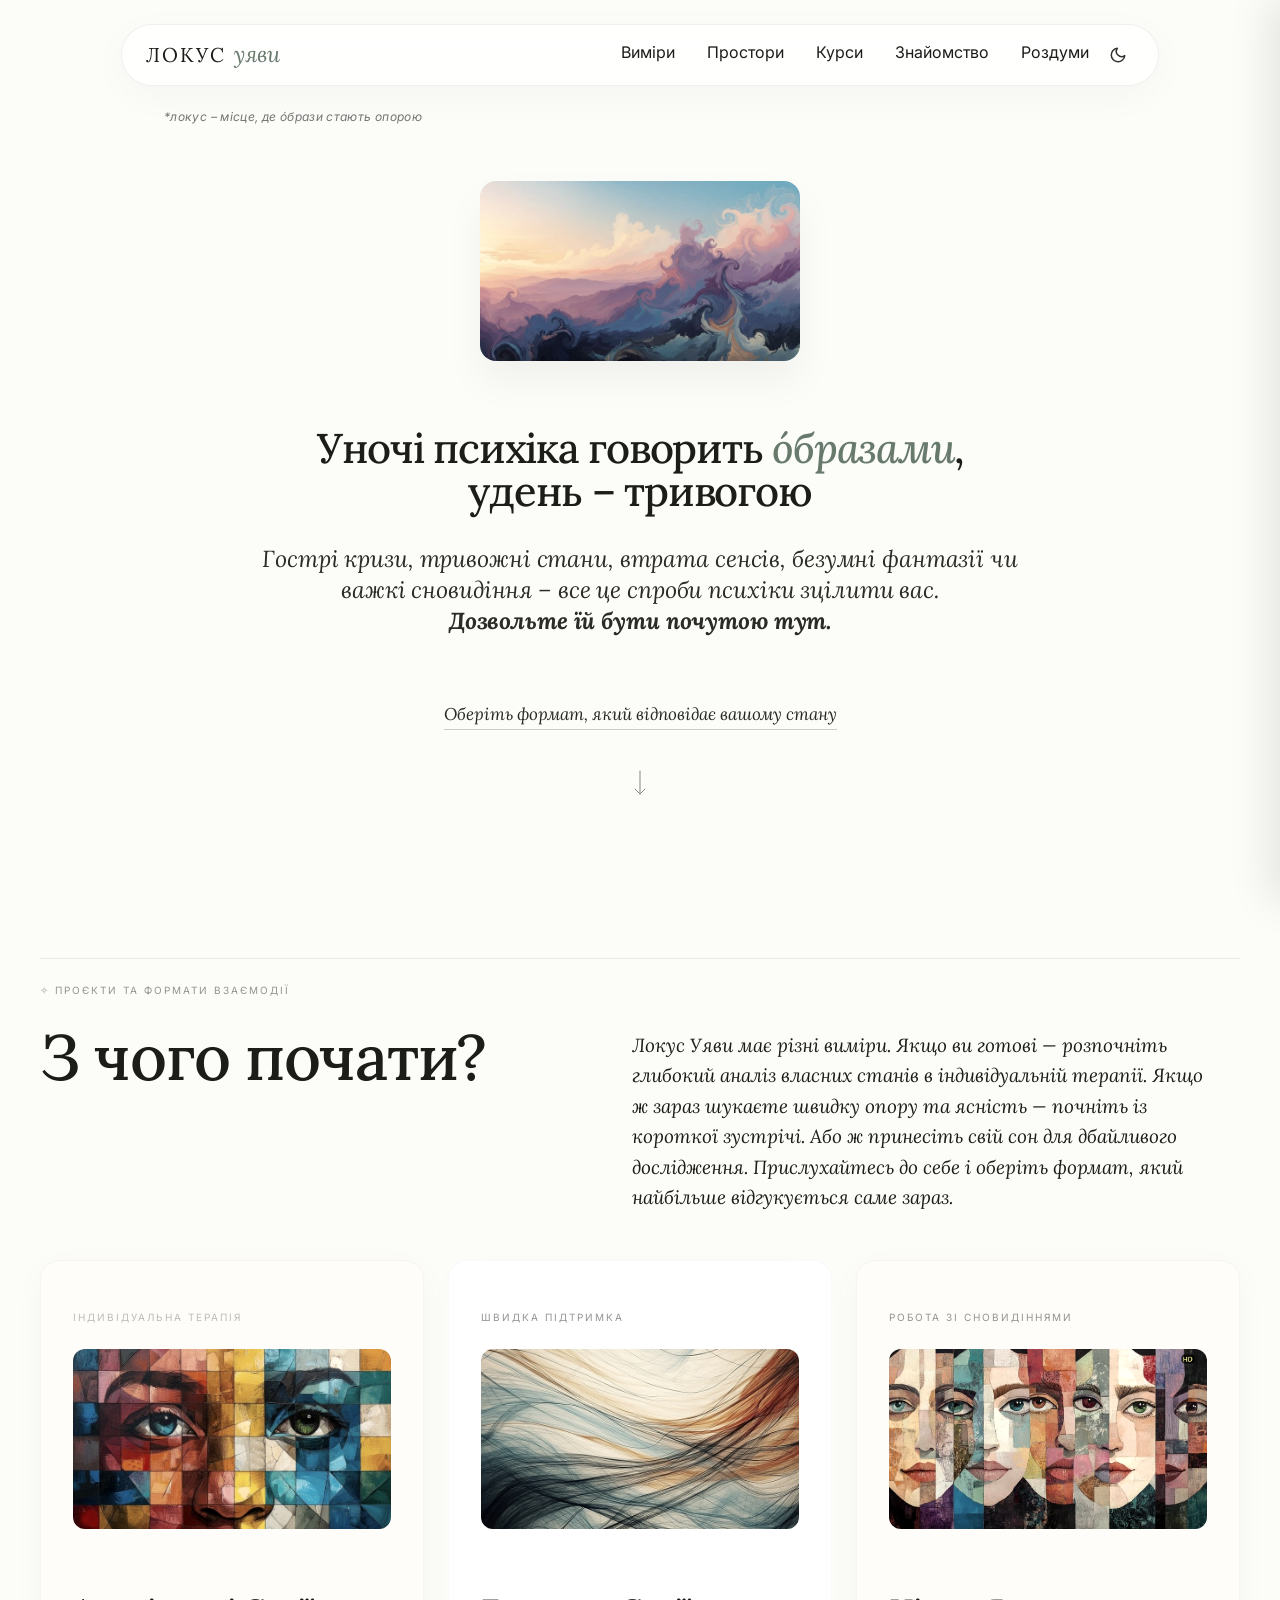
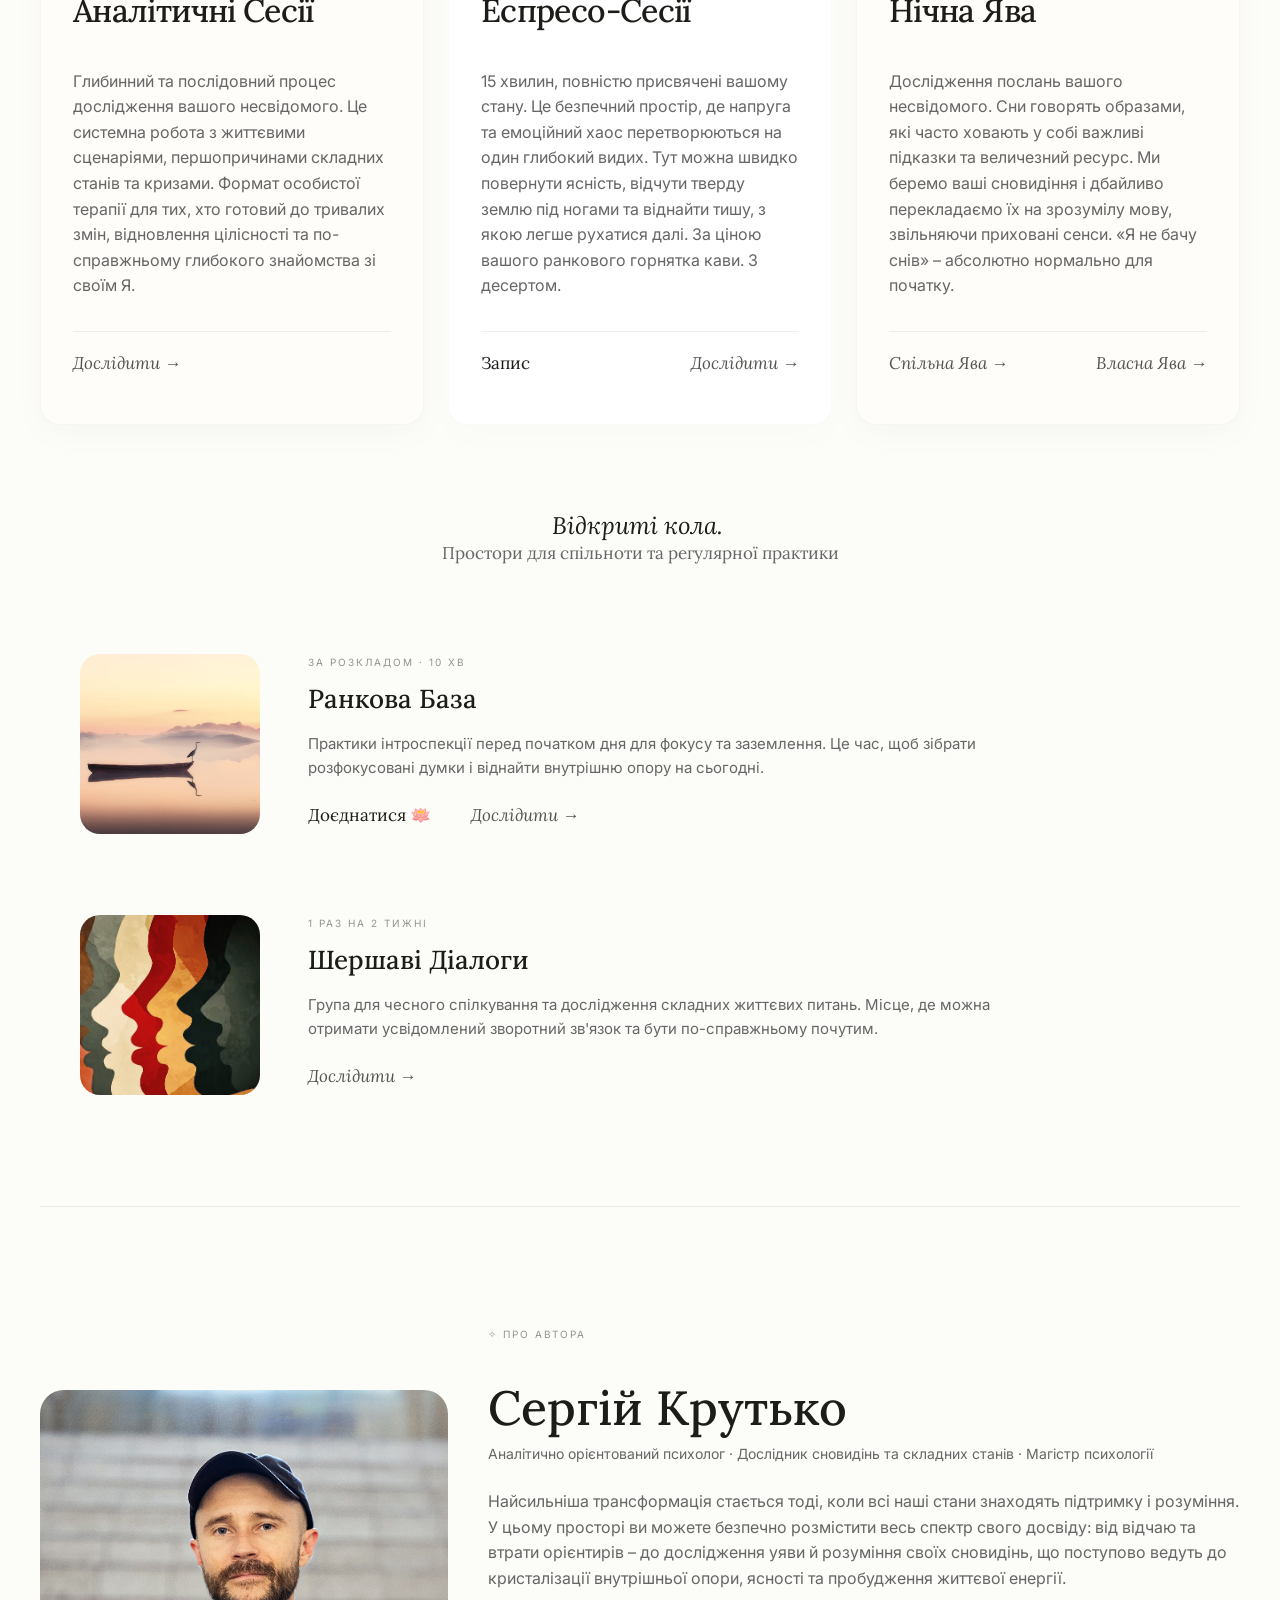
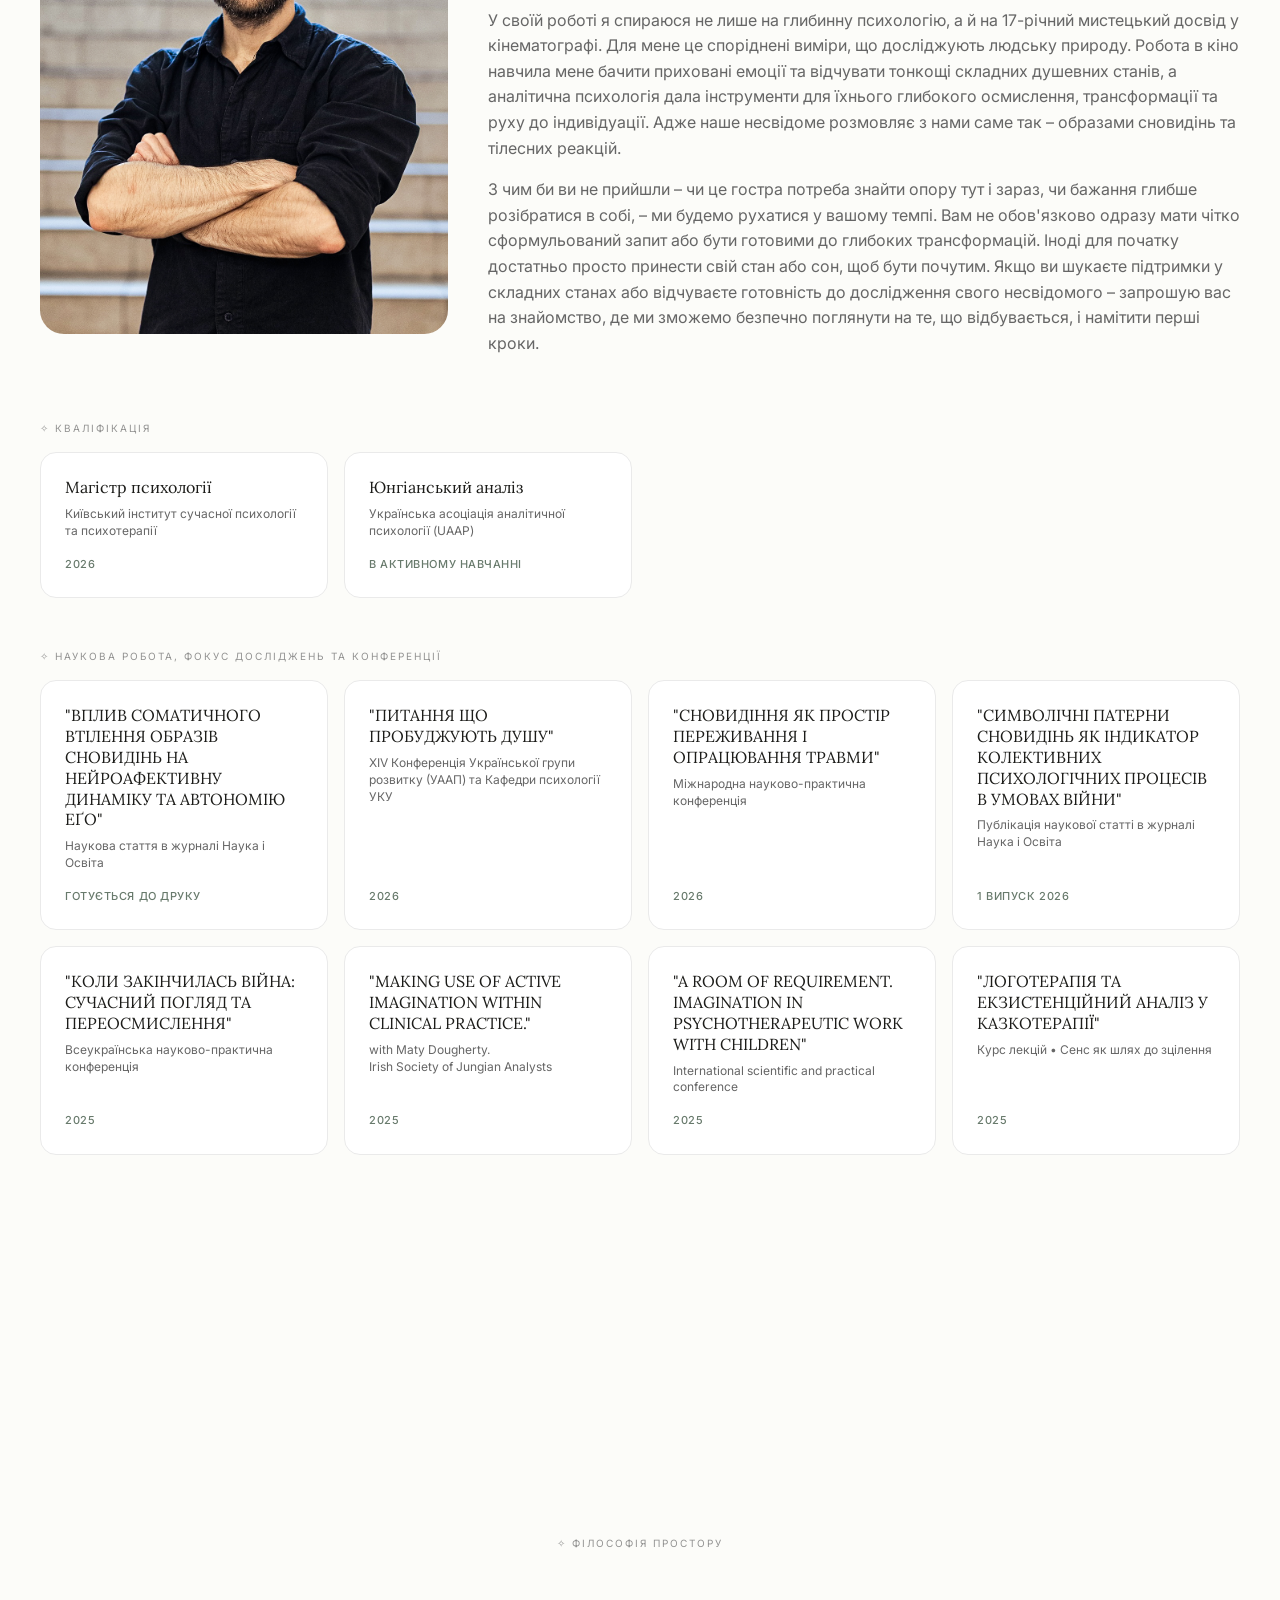
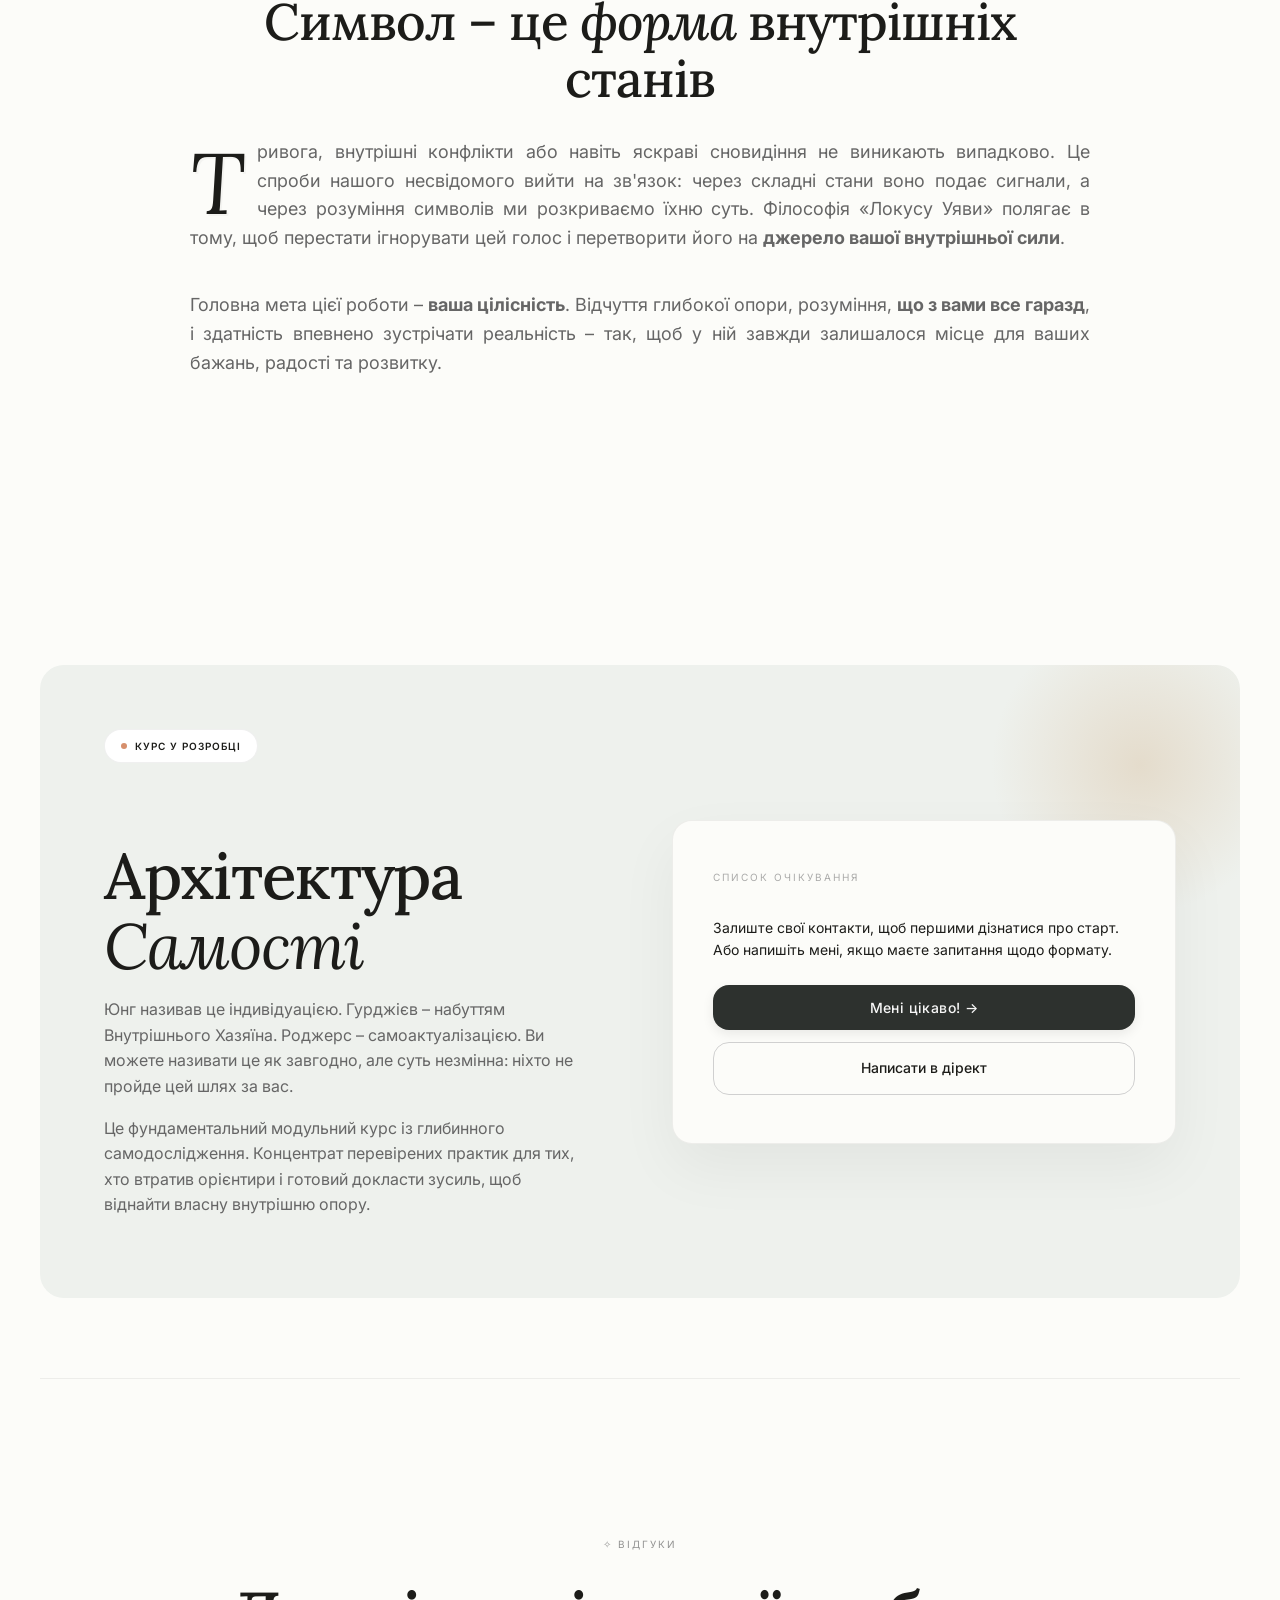
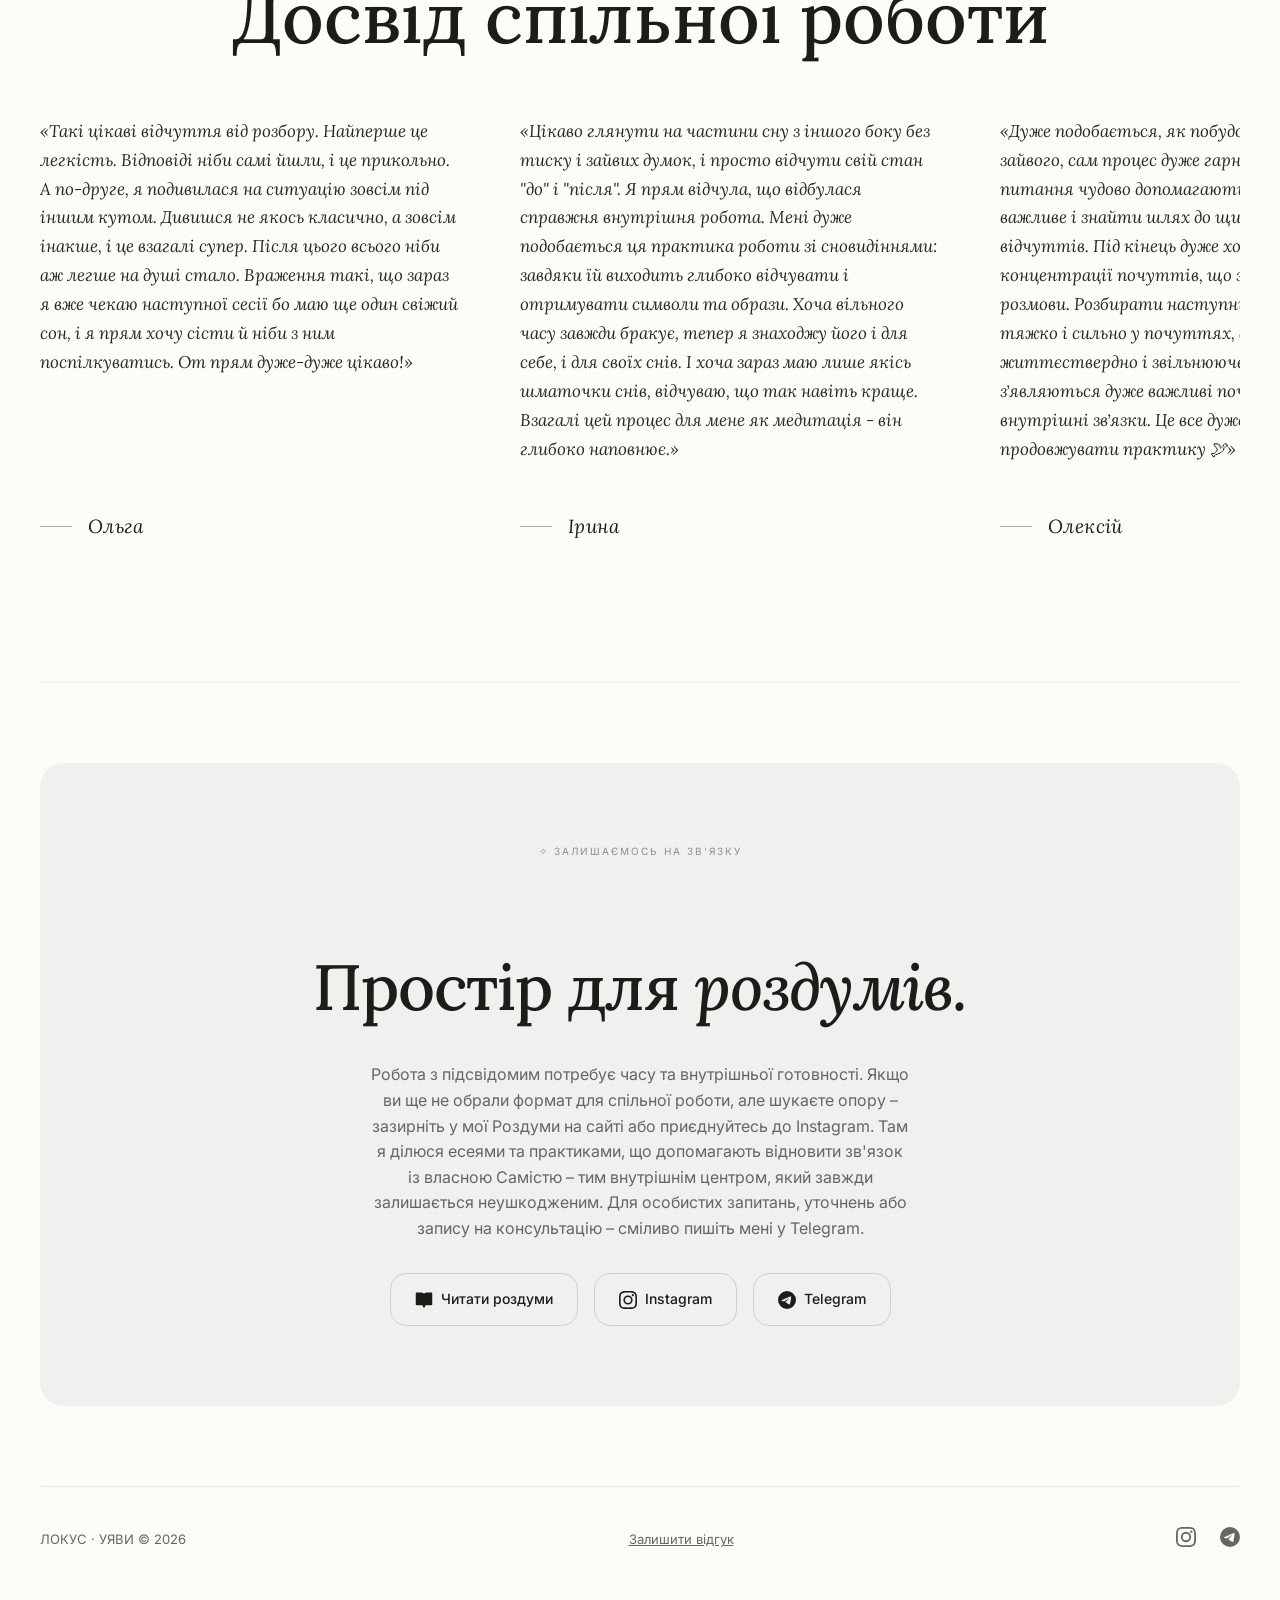
==== commit de86e3d5: "q" ====
--- a/index.html
+++ b/index.html
@@ -145,15 +145,22 @@
             </div>
 
 
-            <h1 class="drift-text"> Уночі психіка говорить <i>образами</i>, <br> удень&nbsp;–&nbsp;тривогою </h1>
-
-            <h2 class="hero-subtitle">Час перетворити ці послання на вашу внутрішню опору.</h2>
-
-            <p class="hero-description">Психологічний простір для роботи зі складними емоційними станами та образами несвідомого: від ситуативної підтримки в моменти гострої кризи – до глибинної аналітичної терапії.</p>
-
-
-            <div style="display: flex; gap: 35px; justify-content: center;">
-                <a href="#formats" class="btn-quiet" style="margin-top: 10px;">Обрати вимір </a>
+            <h1 class="drift-text"> Уночі психіка говорить <i>óбразами</i>, <br> удень&nbsp;–&nbsp;тривогою </h1>
+
+          <!-- <h2 class="hero-subtitle">Час перетворити ці послання на вашу внутрішню опору.</h2> --> 
+
+      <!--      <p class="hero-description drift-text" style="font-family: var(--font-serif); font-size: 20px; color: var(--text-dark); line-height: 1.6; max-width: 540px; margin: 0 auto 40px; opacity: 0.9;">
+    Гострі кризи, тривожні стани, втрата сенсів, безумні фантазії чи важкі сновидіння – це спроби психіки зцілитися.
+    <b style="font-weight: 500;">Дозвольте їй бути почутою.</b> --> 
+
+    <h2 class="hero-subtitle">Гострі кризи, тривожні стани, втрата сенсів, безумні фантазії чи важкі сновидіння – все це спроби психіки зцілити вас.
+    <br><b>Дозвольте їй бути почутою тут.</b></h2>
+</p>
+
+
+
+            <div style="display: flex; gap: 25px; justify-content: center;">
+                <a href="#formats" class="btn-quiet" style="margin-top: 10px;">Оберіть формат, який відповідає вашому стану</a>
             </div>
 
             <!-- &middot; &rarr; -->
@@ -190,14 +197,10 @@
                 <!-- Сітка лише для заголовка та тексту -->
                 <div class="section-header">
                     <div>
-                        <h2 class="drift-text">Оберіть глибину занурення</h2>
+                        <h2 class="drift-text">З чого почати?</h2>
                     </div>
                     <div>
-                        <p class="drift-text">Локус Уяви має різні <strong>виміри</strong>. Ви можете зазирнути сюди на
-                            коротку еспресо-зустріч, щоб знайти швидку <strong>опору</strong> посеред хаосу. Можете
-                            принести свій сон для дослідження. Або ж залишитися для <strong>глибокого</strong>,
-                            неспішного аналізу. Дослідіть ці формати нижче та оберіть ті двері, за якими зараз
-                            знаходиться ваше відчуття <strong>рівноваги</strong>.</p>
+                        <p class="drift-text">Локус Уяви має різні виміри. Якщо ви готові — розпочніть глибокий аналіз власних станів в індивідуальній терапії. Якщо ж зараз шукаєте швидку опору та ясність — почніть із короткої зустрічі. Або ж принесіть свій сон для дбайливого дослідження. Прислухайтесь до себе і оберіть формат, який найбільше відгукується саме зараз.</p>
                     </div>
                 </div>
             </div>
@@ -207,6 +210,26 @@
 
 
                 <div class="card bg-photo">
+                    <div class="card-header"><span class="label" style="margin:0; color: #A0A0A0;">індивідуальна терапія
+                            </span></div>
+                    <img src="img/asessions-large.jpg" alt="Аналітичні Сесії" class="card-image open-panel"
+                        data-target="panel-asessions">
+                    <h3>Аналітичні Сесії</h3>
+                    <p>Глибинний та послідовний процес дослідження вашого несвідомого. Це системна робота з життєвими
+                        сценаріями, першопричинами складних станів та кризами. Формат особистої терапії для тих, хто
+                        готовий до тривалих змін, відновлення цілісності та по-справжньому глибокого знайомства зі своїм
+                        Я.</p>
+                    <!-- <span class="price">45 хв &middot; 1-2 рази на тиждень</span> -->
+                    <div class="card-footer">
+
+                        <button class="btn-quiet open-panel" data-target="panel-asessions">Дослідити &rarr;</button>
+
+                    </div>
+                </div>
+
+
+
+                <div class="card">
                     <div class="card-header"><span class="label" style="margin:0;">Швидка підтримка</span></div>
                     <img src="img/espresso-large.jpg" alt="Еспресо-Сесії" class="card-image open-panel"
                         data-target="panel-espresso">
@@ -228,7 +251,7 @@
 
 
 
-                <div class="card">
+                <div class="card bg-photo">
                     <div class="card-header">
                         <span class="label" style="margin:0;">робота зі сновидіннями</span>
                     </div>
@@ -259,23 +282,7 @@
 
 
 
-                <div class="card bg-photo">
-                    <div class="card-header"><span class="label" style="margin:0; color: #A0A0A0;">індивідуальна терапія
-                            (1:1)</span></div>
-                    <img src="img/asessions-large.jpg" alt="Аналітичні Сесії" class="card-image open-panel"
-                        data-target="panel-asessions">
-                    <h3>Аналітичні Сесії</h3>
-                    <p>Глибинний та послідовний процес дослідження вашого несвідомого. Це системна робота з життєвими
-                        сценаріями, першопричинами складних станів та кризами. Формат особистої терапії для тих, хто
-                        готовий до тривалих змін, відновлення цілісності та по-справжньому глибокого знайомства зі своїм
-                        Я.</p>
-                    <!-- <span class="price">45 хв &middot; 1-2 рази на тиждень</span> -->
-                    <div class="card-footer">
-
-                        <button class="btn-quiet open-panel" data-target="panel-asessions">Дослідити &rarr;</button>
-
-                    </div>
-                </div>
+                
 
 
 
@@ -338,7 +345,135 @@
 
 
 
-
+        <!-- Блок Про Автора -->
+        <section id="about" class="about-section draw-line">
+
+            <!-- ВЕРХНЯ ЧАСТИНА: Сітка (Фото зліва, текст і кваліфікація справа) -->
+            <div class="about-grid">
+                <div class="author-photo">
+                    <!-- Заглушка для фото -->
+                    <img src="img/sk_psy.jpg" alt="Сергій Крутько">
+                </div>
+
+                <div class="about-content">
+                    <span class="label">✧ ПРО АВТОРА</span>
+                    <h2>Сергій Крутько</h2>
+                    <span class="subtitle">Аналітично орієнтований психолог &middot; Дослідник сновидінь та складних станів &middot; Магістр психології</span>
+                    <p>Найсильніша трансформація стається тоді, коли всі наші стани знаходять підтримку і розуміння. У цьому просторі ви можете безпечно розмістити весь спектр свого досвіду: від відчаю та втрати орієнтирів – до дослідження уяви й розуміння своїх сновидінь, що поступово ведуть до кристалізації внутрішньої опори, ясності та пробудження життєвої енергії.</p>
+                    <p>У своїй роботі я спираюся не лише на глибинну психологію, а й на 17-річний мистецький досвід у кінематографі. Для мене це споріднені виміри, що досліджують людську природу. Робота в кіно навчила мене бачити приховані емоції та відчувати тонкощі складних душевних станів, а аналітична психологія дала інструменти для їхнього глибокого осмислення, трансформації та руху до індивідуації. Адже наше несвідоме розмовляє з нами саме так – образами сновидінь та тілесних реакцій.</p>
+                    <p> З чим би ви не прийшли – чи це гостра потреба знайти опору тут і зараз, чи бажання глибше розібратися в собі, – ми будемо рухатися у вашому темпі. Вам не обов'язково одразу мати чітко сформульований запит або бути готовими до глибоких трансформацій. Іноді для початку достатньо просто принести свій стан або сон, щоб бути почутим. Якщо ви шукаєте підтримки у складних станах або відчуваєте готовність до дослідження свого несвідомого – запрошую вас на знайомство, де ми зможемо безпечно поглянути на те, що відбувається, і намітити перші кроки.    </p>
+                    <!-- Карусель дипломів (Справа від фото) -->
+
+                </div> <!-- Кінець about-content (правої колонки) -->
+            </div> <!-- Кінець about-grid (сітки) -->
+
+
+            <div class="credentials-wrapper">
+                        <span class="label" style="margin-bottom: 16px;">✧ КВАЛІФІКАЦІЯ</span>
+                        <div class="credentials-scroll">
+
+                            <div class="credential-card">
+                                <div>
+                                    <div class="deg">Магістр психології</div>
+                                    <div class="uni">Київський інститут сучасної психології та психотерапії</div>
+                                </div>
+                                <div class="year">2026</div>
+                            </div>
+
+                            <div class="credential-card">
+                                <div>
+                                    <div class="deg">Юнгіанський аналіз</div>
+                                    <div class="uni">Українська асоціація аналітичної психології (UAAP)</div>
+                                </div>
+                                <div class="year">В активному навчанні</div>
+                            </div>
+
+                        </div>
+                    </div> <!-- Кінець блоку кваліфікацій -->
+
+
+            <!-- НИЖНЯ ЧАСТИНА: Конференції (На всю ширину під фотографією) -->
+            <div class="credentials-wrapper" style="margin-top: 50px;">
+                <span class="label" style="margin-bottom: 16px;">✧ НАУКОВА РОБОТА, ФОКУС ДОСЛІДЖЕНЬ ТА
+                    КОНФЕРЕНЦІЇ</span>
+                <div class="credentials-scroll">
+
+
+                    <div class="credential-card">
+                        <div>
+                            <div class="deg">"ВПЛИВ СОМАТИЧНОГО ВТІЛЕННЯ ОБРАЗІВ СНОВИДІНЬ НА НЕЙРОАФЕКТИВНУ ДИНАМІКУ ТА
+                                АВТОНОМІЮ ЕҐО"</div>
+                            <div class="uni">Наукова стаття в журналі Наука і Освіта</div>
+                        </div>
+                        <div class="year"> готується до друку </div>
+                    </div>
+
+                    <div class="credential-card">
+                        <div>
+                            <div class="deg">"ПИТАННЯ ЩО ПРОБУДЖУЮТЬ ДУШУ"</div>
+                            <div class="uni">XIV Конференція Української групи розвитку (УААП) та Кафедри психології УКУ
+                            </div>
+                        </div>
+                        <div class="year">2026</div>
+                    </div>
+
+                    <div class="credential-card">
+                        <div>
+                            <div class="deg">"СНОВИДІННЯ ЯК ПРОСТІР ПЕРЕЖИВАННЯ І ОПРАЦЮВАННЯ ТРАВМИ"</div>
+                            <div class="uni">Міжнародна науково-практична конференція</div>
+                        </div>
+                        <div class="year">2026</div>
+                    </div>
+
+                    <div class="credential-card">
+                        <div>
+                            <div class="deg">"СИМВОЛІЧНІ ПАТЕРНИ СНОВИДІНЬ ЯК ІНДИКАТОР КОЛЕКТИВНИХ
+                                ПСИХОЛОГІЧНИХ ПРОЦЕСІВ В УМОВАХ ВІЙНИ"</div>
+                            <div class="uni">Публікація наукової статті в журналі Наука і Освіта</div>
+                        </div>
+                        <div class="year">1 випуск 2026</div>
+                    </div>
+
+                    <div class="credential-card">
+                        <div>
+                            <div class="deg">"КОЛИ ЗАКІНЧИЛАСЬ ВІЙНА: СУЧАСНИЙ ПОГЛЯД ТА ПЕРЕОСМИСЛЕННЯ"</div>
+                            <div class="uni">Всеукраїнська науково-практична конференція</div>
+                        </div>
+                        <div class="year">2025</div>
+                    </div>
+
+                    <div class="credential-card">
+                        <div>
+                            <div class="deg">"MAKING USE OF ACTIVE IMAGINATION WITHIN CLINICAL PRACTICE."</div>
+                            <div class="uni">with Maty Dougherty. <br> Irish Society of Jungian Analysts</div>
+                        </div>
+                        <div class="year">2025</div>
+                    </div>
+
+                    <div class="credential-card">
+                        <div>
+                            <div class="deg">"A ROOM OF REQUIREMENT. IMAGINATION IN PSYCHOTHERAPEUTIC WORK WITH
+                                CHILDREN"</div>
+                            <div class="uni">International scientific and practical conference </div>
+                        </div>
+                        <div class="year">2025</div>
+                    </div>
+
+                    <div class="credential-card">
+                        <div>
+                            <div class="deg">"ЛОГОТЕРАПІЯ ТА ЕКЗИСТЕНЦІЙНИЙ АНАЛІЗ У КАЗКОТЕРАПІЇ"</div>
+                            <div class="uni">Курс лекцій • Сенс як шлях до зцілення</div>
+                        </div>
+                        <div class="year">2025</div>
+                    </div>
+
+                </div>
+            </div> <!-- Кінець блоку конференцій -->
+
+
+        </section>
+
+        
 
 
         <!-- Блок: Філософія -->
@@ -418,135 +553,6 @@
         </section>
 
 
-
-
-        <!-- Блок Про Автора -->
-        <section id="about" class="about-section draw-line">
-
-            <!-- ВЕРХНЯ ЧАСТИНА: Сітка (Фото зліва, текст і кваліфікація справа) -->
-            <div class="about-grid">
-                <div class="author-photo">
-                    <!-- Заглушка для фото -->
-                    <img src="img/sk_psy.jpg" alt="Сергій Крутько">
-                </div>
-
-                <div class="about-content">
-                    <span class="label">✧ ПРО АВТОРА</span>
-                    <h2>Сергій Крутько</h2>
-                    <span class="subtitle">Аналітично орієнтований психолог &middot; Дослідник сновидінь та складних станів &middot; Магістр психології</span>
-                    <p>Найсильніша трансформація стається тоді, коли всі наші стани знаходять підтримку і розуміння. У цьому просторі ви можете безпечно розмістити весь спектр свого досвіду: від відчаю та втрати орієнтирів – до дослідження уяви й розуміння своїх сновидінь, що поступово ведуть до кристалізації внутрішньої опори, ясності та пробудження життєвої енергії.</p>
-                    <p>У своїй роботі я спираюся не лише на глибинну психологію, а й на 17-річний мистецький досвід у кінематографі. Для мене це споріднені виміри, що досліджують людську природу. Робота в кіно навчила мене бачити приховані емоції та відчувати тонкощі складних душевних станів, а аналітична психологія дала інструменти для їхнього глибокого осмислення, трансформації та руху до індивідуації. Адже наше несвідоме розмовляє з нами саме так – образами сновидінь та тілесних реакцій.</p>
-                    <p> З чим би ви не прийшли – чи це гостра потреба знайти опору тут і зараз, чи бажання глибше розібратися в собі, – ми будемо рухатися у вашому темпі. Вам не обов'язково одразу мати чітко сформульований запит або бути готовими до глибоких трансформацій. Іноді для початку достатньо просто принести свій стан або сон, щоб бути почутим. Якщо ви шукаєте підтримки у складних станах або відчуваєте готовність до дослідження свого несвідомого – запрошую вас на знайомство, де ми зможемо безпечно поглянути на те, що відбувається, і намітити перші кроки.    </p>
-                    <!-- Карусель дипломів (Справа від фото) -->
-
-                </div> <!-- Кінець about-content (правої колонки) -->
-            </div> <!-- Кінець about-grid (сітки) -->
-
-
-            <div class="credentials-wrapper">
-                        <span class="label" style="margin-bottom: 16px;">✧ КВАЛІФІКАЦІЯ</span>
-                        <div class="credentials-scroll">
-
-                            <div class="credential-card">
-                                <div>
-                                    <div class="deg">Магістр психології</div>
-                                    <div class="uni">Київський інститут сучасної психології та психотерапії</div>
-                                </div>
-                                <div class="year">2026</div>
-                            </div>
-
-                            <div class="credential-card">
-                                <div>
-                                    <div class="deg">Юнгіанський аналіз</div>
-                                    <div class="uni">Українська асоціація аналітичної психології (UAAP)</div>
-                                </div>
-                                <div class="year">В активному навчанні</div>
-                            </div>
-
-                        </div>
-                    </div> <!-- Кінець блоку кваліфікацій -->
-
-
-            <!-- НИЖНЯ ЧАСТИНА: Конференції (На всю ширину під фотографією) -->
-            <div class="credentials-wrapper" style="margin-top: 50px;">
-                <span class="label" style="margin-bottom: 16px;">✧ НАУКОВА РОБОТА, ФОКУС ДОСЛІДЖЕНЬ ТА
-                    КОНФЕРЕНЦІЇ</span>
-                <div class="credentials-scroll">
-
-
-                    <div class="credential-card">
-                        <div>
-                            <div class="deg">"ВПЛИВ СОМАТИЧНОГО ВТІЛЕННЯ ОБРАЗІВ СНОВИДІНЬ НА НЕЙРОАФЕКТИВНУ ДИНАМІКУ ТА
-                                АВТОНОМІЮ ЕҐО"</div>
-                            <div class="uni">Наукова стаття в журналі Наука і Освіта</div>
-                        </div>
-                        <div class="year"> готується до друку </div>
-                    </div>
-
-                    <div class="credential-card">
-                        <div>
-                            <div class="deg">"ПИТАННЯ ЩО ПРОБУДЖУЮТЬ ДУШУ"</div>
-                            <div class="uni">XIV Конференція Української групи розвитку (УААП) та Кафедри психології УКУ
-                            </div>
-                        </div>
-                        <div class="year">2026</div>
-                    </div>
-
-                    <div class="credential-card">
-                        <div>
-                            <div class="deg">"СНОВИДІННЯ ЯК ПРОСТІР ПЕРЕЖИВАННЯ І ОПРАЦЮВАННЯ ТРАВМИ"</div>
-                            <div class="uni">Міжнародна науково-практична конференція</div>
-                        </div>
-                        <div class="year">2026</div>
-                    </div>
-
-                    <div class="credential-card">
-                        <div>
-                            <div class="deg">"СИМВОЛІЧНІ ПАТЕРНИ СНОВИДІНЬ ЯК ІНДИКАТОР КОЛЕКТИВНИХ
-                                ПСИХОЛОГІЧНИХ ПРОЦЕСІВ В УМОВАХ ВІЙНИ"</div>
-                            <div class="uni">Публікація наукової статті в журналі Наука і Освіта</div>
-                        </div>
-                        <div class="year">1 випуск 2026</div>
-                    </div>
-
-                    <div class="credential-card">
-                        <div>
-                            <div class="deg">"КОЛИ ЗАКІНЧИЛАСЬ ВІЙНА: СУЧАСНИЙ ПОГЛЯД ТА ПЕРЕОСМИСЛЕННЯ"</div>
-                            <div class="uni">Всеукраїнська науково-практична конференція</div>
-                        </div>
-                        <div class="year">2025</div>
-                    </div>
-
-                    <div class="credential-card">
-                        <div>
-                            <div class="deg">"MAKING USE OF ACTIVE IMAGINATION WITHIN CLINICAL PRACTICE."</div>
-                            <div class="uni">with Maty Dougherty. <br> Irish Society of Jungian Analysts</div>
-                        </div>
-                        <div class="year">2025</div>
-                    </div>
-
-                    <div class="credential-card">
-                        <div>
-                            <div class="deg">"A ROOM OF REQUIREMENT. IMAGINATION IN PSYCHOTHERAPEUTIC WORK WITH
-                                CHILDREN"</div>
-                            <div class="uni">International scientific and practical conference </div>
-                        </div>
-                        <div class="year">2025</div>
-                    </div>
-
-                    <div class="credential-card">
-                        <div>
-                            <div class="deg">"ЛОГОТЕРАПІЯ ТА ЕКЗИСТЕНЦІЙНИЙ АНАЛІЗ У КАЗКОТЕРАПІЇ"</div>
-                            <div class="uni">Курс лекцій • Сенс як шлях до зцілення</div>
-                        </div>
-                        <div class="year">2025</div>
-                    </div>
-
-                </div>
-            </div> <!-- Кінець блоку конференцій -->
-
-
-        </section>
 
 
 
--- a/style.css
+++ b/style.css
@@ -91,6 +91,9 @@
     /* ВИТОНЧЕНА СВІТЛА РАМКА ДЛЯ ТЕМНОЇ ТЕМИ */
     --border-color: rgba(255, 255, 255, 0.05);
 }
+
+
+
 
 
 
@@ -3531,9 +3534,9 @@
 
 /* ============================================================ */
 /*  ЛОКУС УЯВИ — ПЕРШИЙ ЕКРАН                                    */
-/*  Фінальна версія. Замінює ВСЕ, що ви додавали в кінець        */
-/*  style.css раніше (v2, додаток, курсив).                      */
-/*  Видаліть усі старі блоки і вставте тільки цей.               */
+/*  ЗАМІНЮЄ попередній hero-FINAL.css цілком.                    */
+/*  Видаліть старий блок і вставте цей.                          */
+/*  В index.html нічого міняти не треба.                         */
 /* ============================================================ */
 
 
@@ -3547,7 +3550,6 @@
 .drift-text.in-view i {
     transform: none;
 }
-
 
 /* --- 2. Картинка однакова в усіх браузерах ---------------- */
 .hero-editorial-image {
@@ -3560,7 +3562,6 @@
 .hero-editorial-image img {
     display: block;
 }
-
 
 /* --- 3. Підзаголовок — місток від заголовка --------------- */
 .hero h2.hero-subtitle {
@@ -3575,7 +3576,6 @@
     margin: 10px auto 22px !important;
 }
 
-
 /* --- 4. Опис — звичайний текст ---------------------------- */
 .hero p.hero-description {
     font-family: var(--font-sans) !important;
@@ -3588,17 +3588,7 @@
     margin: 20px auto 40px !important;
 }
 
-
-/* --- 5. Кнопка справді читається як кнопка ----------------
-   Дві окремі риски одна над одною:
-   ::before — бліда, видима завжди (саме вона показує, що тут
-              можна натиснути);
-   ::after  — темна, виїжджає зліва направо при наведенні,
-              як і було задумано спочатку.
-   Чому два шари, а не один: у style.css (рядок 22) є правило,
-   яке на сенсорних екранах примусово обнуляє ширину ::after.
-   Тому робити з нього постійну риску марно — на телефоні її
-   все одно не було б. ::before цим правилом не зачеплений.   */
+/* --- 5. Кнопка ------------------------------------------- */
 .hero .btn-quiet {
     opacity: 0.95;
 }
@@ -3611,22 +3601,36 @@
     width: 100%;
     height: 1px;
     background-color: currentColor;
-    opacity: 0.15;
+    opacity: 0.22;
 }
 
 .hero .btn-quiet::after {
     opacity: 1;
 }
 
-
 /* ============================================================ */
 /*  ТЕЛЕФОН                                                      */
+/*                                                               */
+/*  ГОЛОВНА ЗМІНА: min-height: auto замість 100svh.              */
+/*  Раніше висота першого екрана дорівнювала висоті вікна.       */
+/*  В Instagram вікно змінюється, коли їхня панель зникає, — і   */
+/*  разом з ним переїжджала нижня межа секції, а за нею лінія    */
+/*  й увесь наступний блок. Тепер висота задана самим вмістом:   */
+/*  710px за будь-якого вікна. Нічого не залежить від висоти     */
+/*  екрана — отже, нічому нема куди стрибати.                    */
+/*                                                               */
+/*  Побічний ефект радше корисний: на високому телефоні знизу    */
+/*  визирає початок наступної секції. Це найкраща підказка, що   */
+/*  сторінку треба гортати, — краща за стрілку.                  */
+/*                                                               */
+/*  ПОВІТРЯ: раніше рядки в заголовку стояли на 4px один від     */
+/*  одного, а блоки — на 14–16px. Різниця замала, щоб око їх     */
+/*  розділило, тому все читалось як одна щільна пляма. Тепер     */
+/*  між блоками 22–30px, а всередині заголовка 6px. Заголовок    */
+/*  трохи менший (7.6vw замість 7.8) і з вільнішим міжрядком.    */
 /* ============================================================ */
 @media (max-width: 768px) {
-
-    .container {
-        padding-top: 0;
-    }
+    .container { padding-top: 0; }
 
     .hero .hero-motto {
         position: static !important;
@@ -3634,7 +3638,7 @@
         justify-content: center !important;
         text-align: center;
         width: auto !important;
-        margin: 0 auto 18px !important;
+        margin: 0 auto 20px !important;
         padding: 0 !important;
         font-size: 11.5px;
         line-height: 1.4;
@@ -3643,83 +3647,52 @@
 
     .section-fullscreen.hero {
         box-sizing: border-box;
-        min-height: 100svh;
+        min-height: auto;
         justify-content: flex-start;
-        padding: 96px 20px 24px;
+        padding: 96px 20px 28px;
     }
 
     .hero-editorial-image {
-        width: min(100%, 240px);
-        margin-bottom: 18px;
+        width: min(100%, 200px);
+        margin-bottom: 22px;
     }
 
     .hero h1.drift-text {
-        font-size: clamp(26px, 7.8vw, 33px) !important;
-        line-height: 1.14 !important;
+        font-size: clamp(25px, 7.6vw, 32px) !important;
+        line-height: 1.2 !important;
         letter-spacing: -0.02em;
-        margin: 0 0 14px !important;
+        margin: 0 0 24px !important;
         text-wrap: balance;
     }
 
     .hero h2.hero-subtitle {
-        font-size: 1.22rem !important;
-        line-height: 1.3 !important;
-        margin: 0 auto 16px !important;
-        max-width: 26ch !important;
+        font-size: 1.05rem !important;
+        line-height: 1.4 !important;
+        margin: 0 auto 22px !important;
+        max-width: 30ch !important;
         text-wrap: balance;
     }
 
     .hero p.hero-description {
-        font-size: 0.92rem !important;
-        line-height: 1.55 !important;
-        max-width: 34ch !important;
-        margin: 0 auto 26px !important;
+        font-size: 0.95rem !important;
+        line-height: 1.45 !important;
+        max-width: 35ch !important;
+        margin: 0 auto 30px !important;
         text-wrap: pretty;
     }
 
-    .hero .btn-quiet {
-        margin-top: 0 !important;
-    }
+    .hero .btn-quiet { margin-top: 0 !important; }
 
     .hero .scroll-indicator {
         margin: 20px auto 0 !important;
         padding-top: 0;
     }
 
-    .hero p {
-        font-size: 16px !important;
-    }
-}
-
-
-/* --- Дуже низькі екрани ----------------------------------- */
-@media (max-width: 768px) and (max-height: 640px) {
-
-    .hero .hero-motto {
-        margin-bottom: 16px !important;
-    }
-
-    .hero-editorial-image {
-        width: min(100%, 210px);
-        margin-bottom: 16px;
-    }
-
-    .hero h1.drift-text {
-        margin-bottom: 12px !important;
-    }
-
-    .hero h2.hero-subtitle {
-        margin-bottom: 14px !important;
-    }
-
-    .hero p.hero-description {
-        margin-bottom: 18px !important;
-    }
-
-    .hero .scroll-indicator {
-        margin-top: 16px !important;
-    }
-}
+    .hero p { font-size: 16px !important; }
+}
+
+
+
 
 
 
@@ -3858,4 +3831,56 @@
         box-shadow: none;
         border-color: #EAEAEA;
     }
+}
+
+
+
+/* ========================================= */
+/* ТЕГИ ЗАПИТІВ ДЛЯ ГОЛОВНОГО ЕКРАНА         */
+/* ========================================= */
+.hero-tags {
+    display: flex;
+    flex-wrap: wrap;
+    justify-content: center;
+    gap: 10px;
+    max-width: 640px;
+    margin: 0 auto 40px;
+}
+
+.hero-tag {
+    display: inline-flex;
+    align-items: center;
+    padding: 10px 20px;
+    border-radius: 100px;
+    border: 1px solid var(--border-color); /* Адаптивна рамка для обох тем */
+    background: var(--bg-card); /* Адаптивний фон */
+    color: var(--text-dark); /* Адаптивний текст */
+    font-size: 14px;
+    font-weight: 500;
+    line-height: 1.2;
+    letter-spacing: 0.01em;
+    transition: var(--transition);
+    cursor: default; /* Щоб не виглядало як кнопка, яку обов'язково тиснути */
+}
+
+/* Легкий ховер-ефект, якщо людина наведе мишкою */
+@media (hover: hover) {
+    .hero-tag:hover {
+        border-color: var(--accent-green);
+        background: var(--bg-sage);
+        transform: translateY(-2px);
+    }
+}
+
+/* Адаптація для телефонів */
+@media (max-width: 768px) {
+    .hero-tags {
+        gap: 8px;
+        margin: 0 auto 32px;
+    }
+    
+    .hero-tag {
+        padding: 8px 16px;
+        font-size: 13px; /* Трохи менший шрифт для мобільного */
+    }
 }
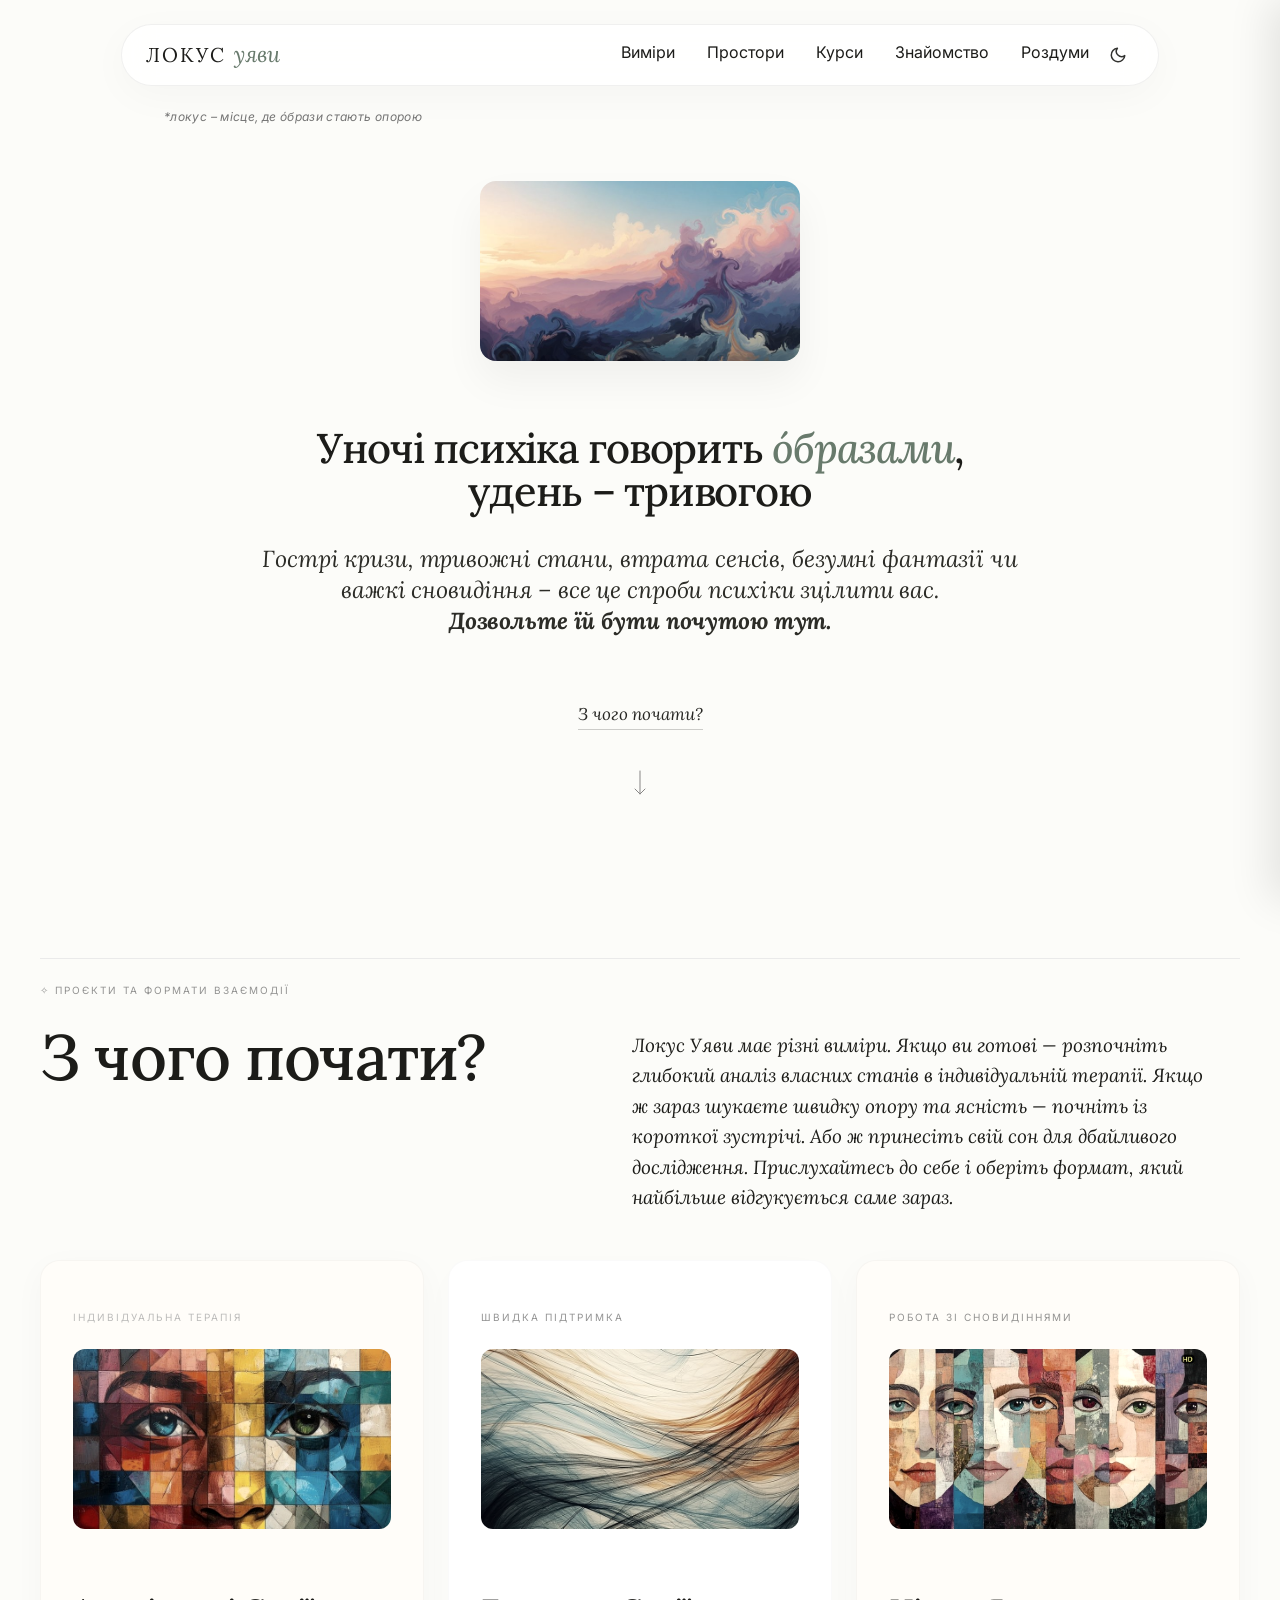
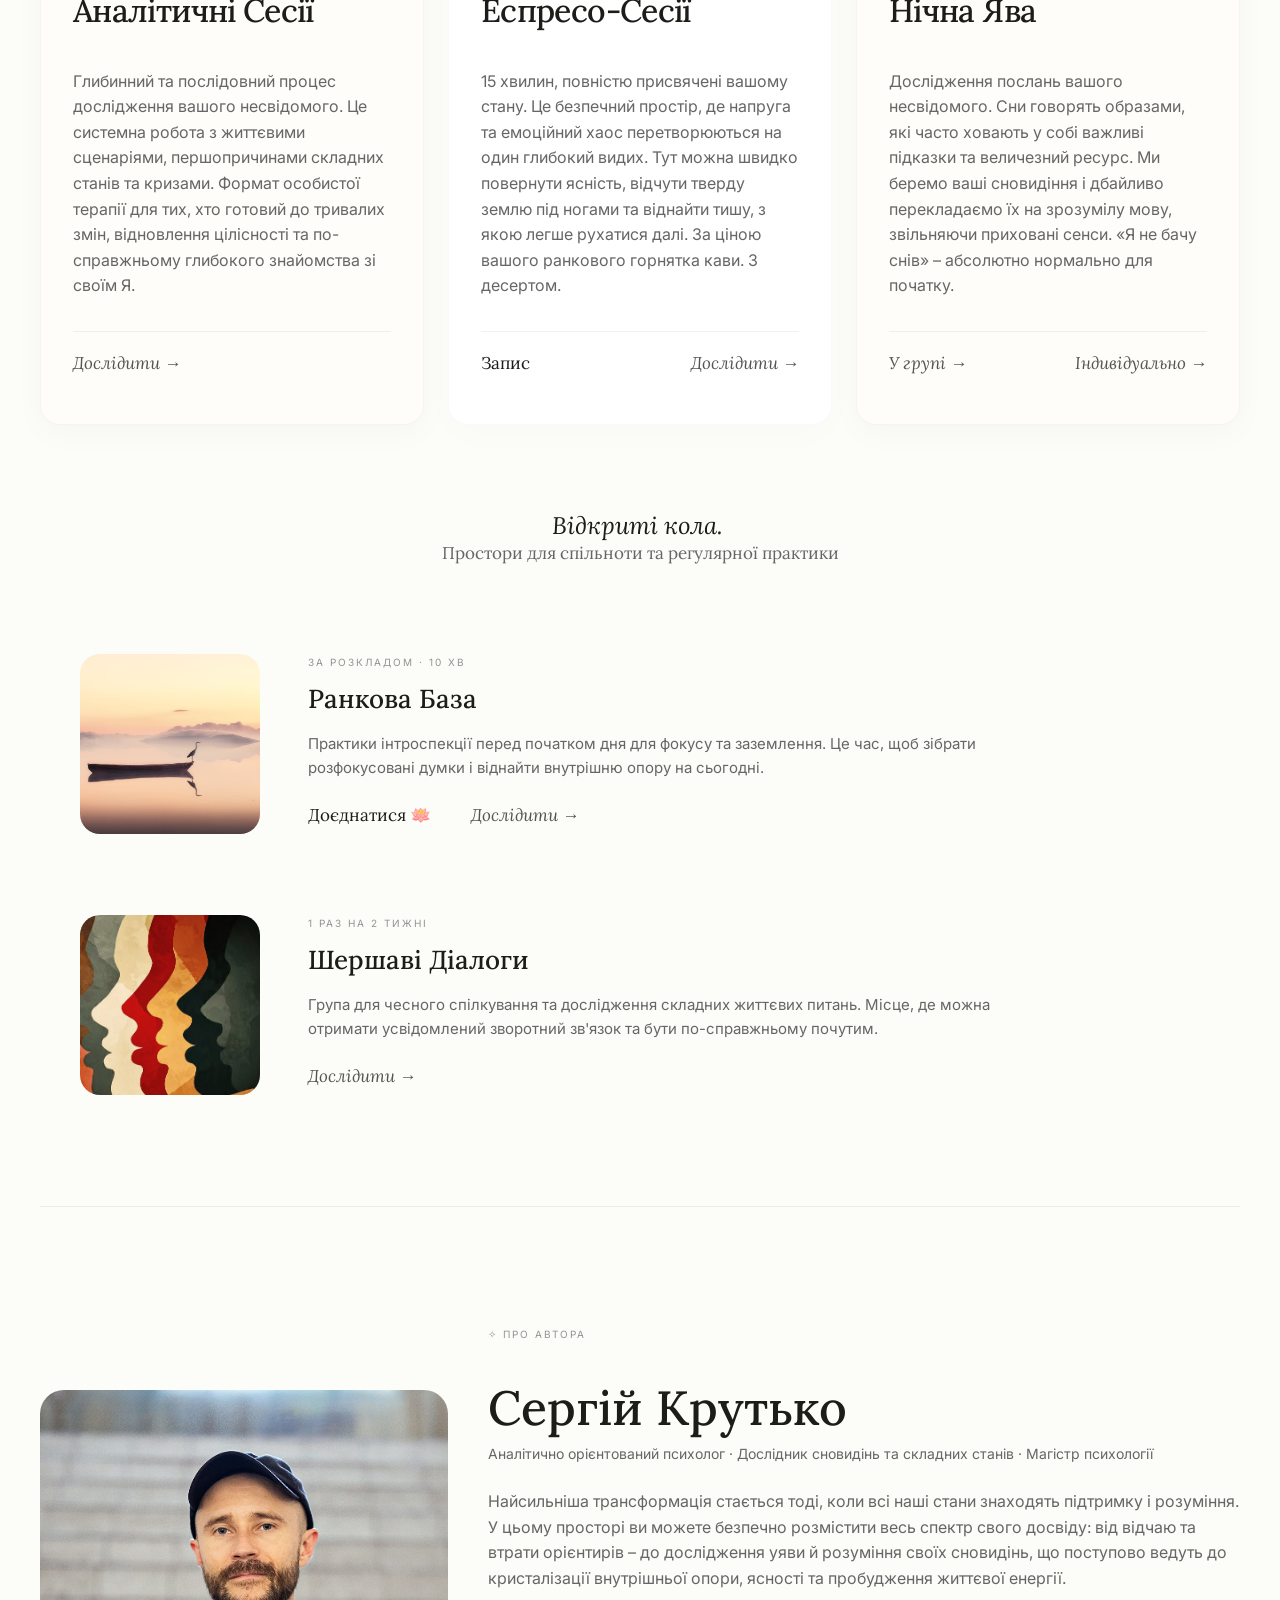
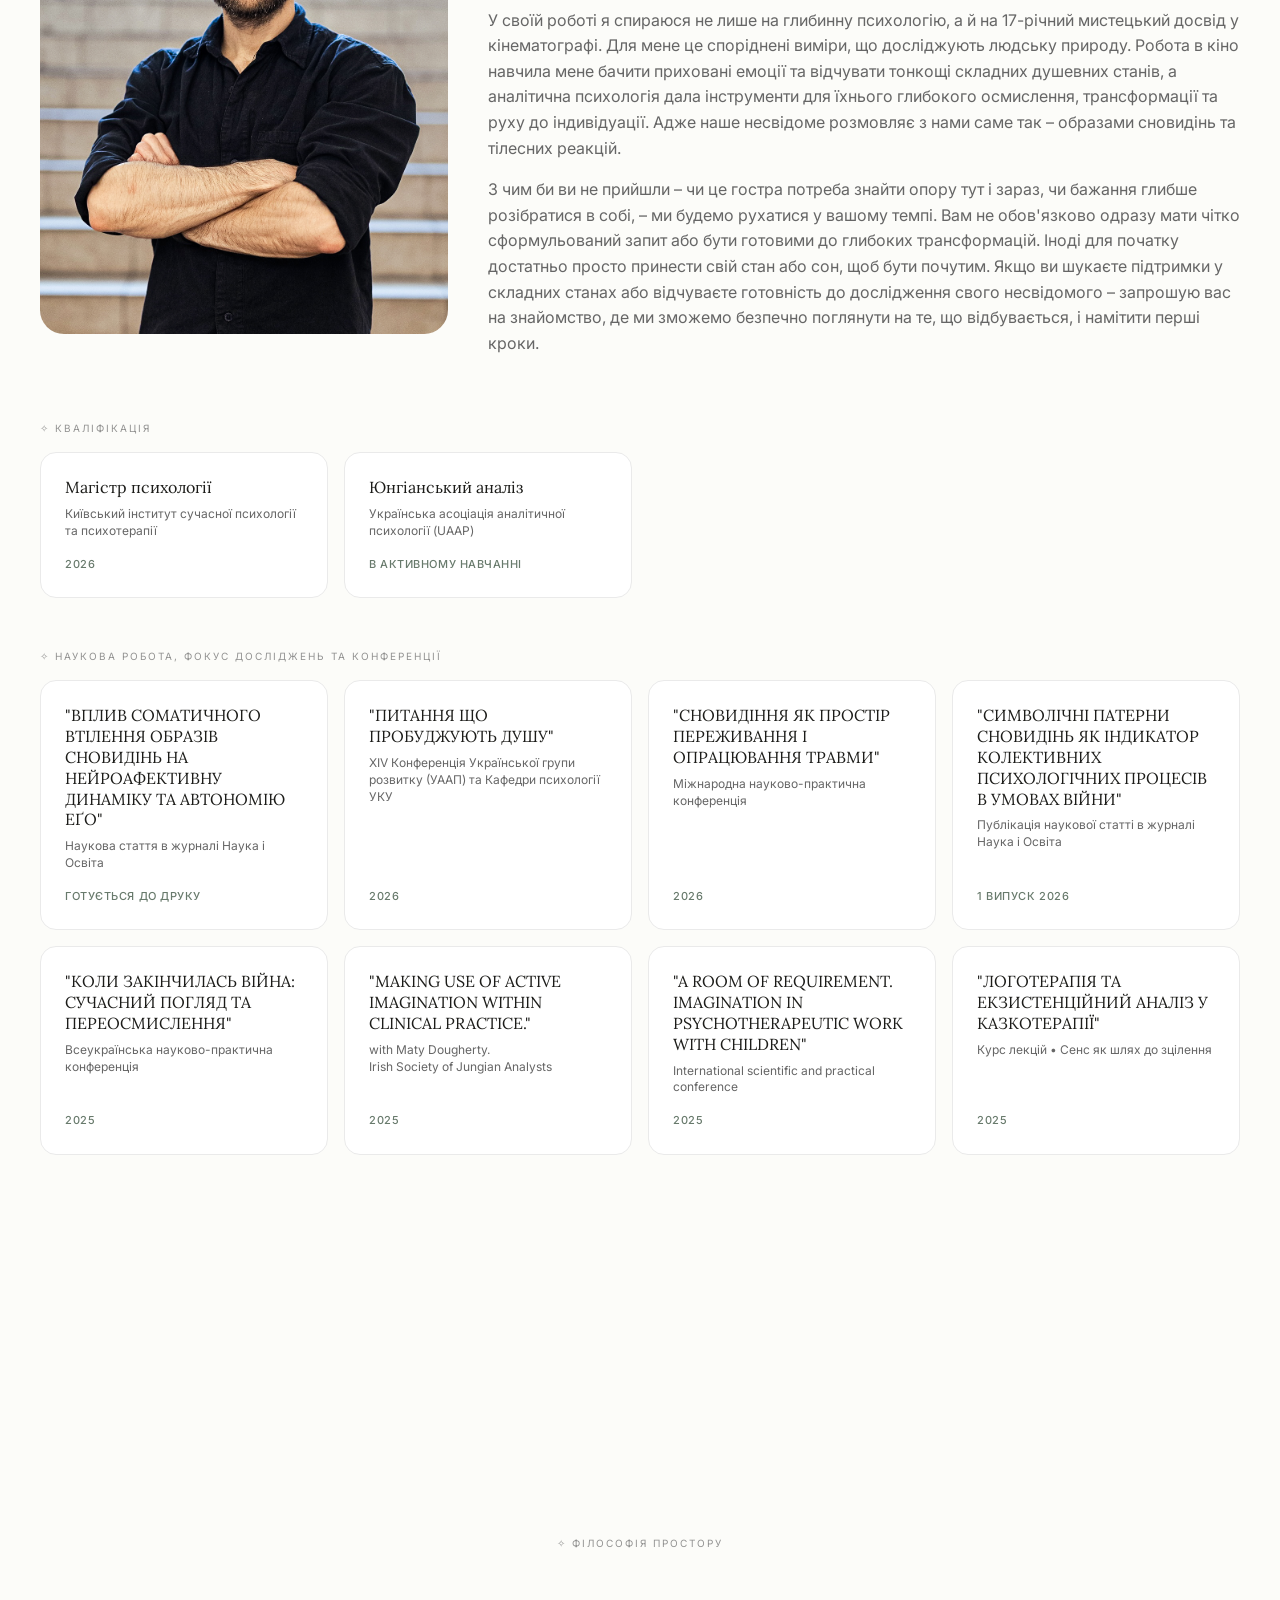
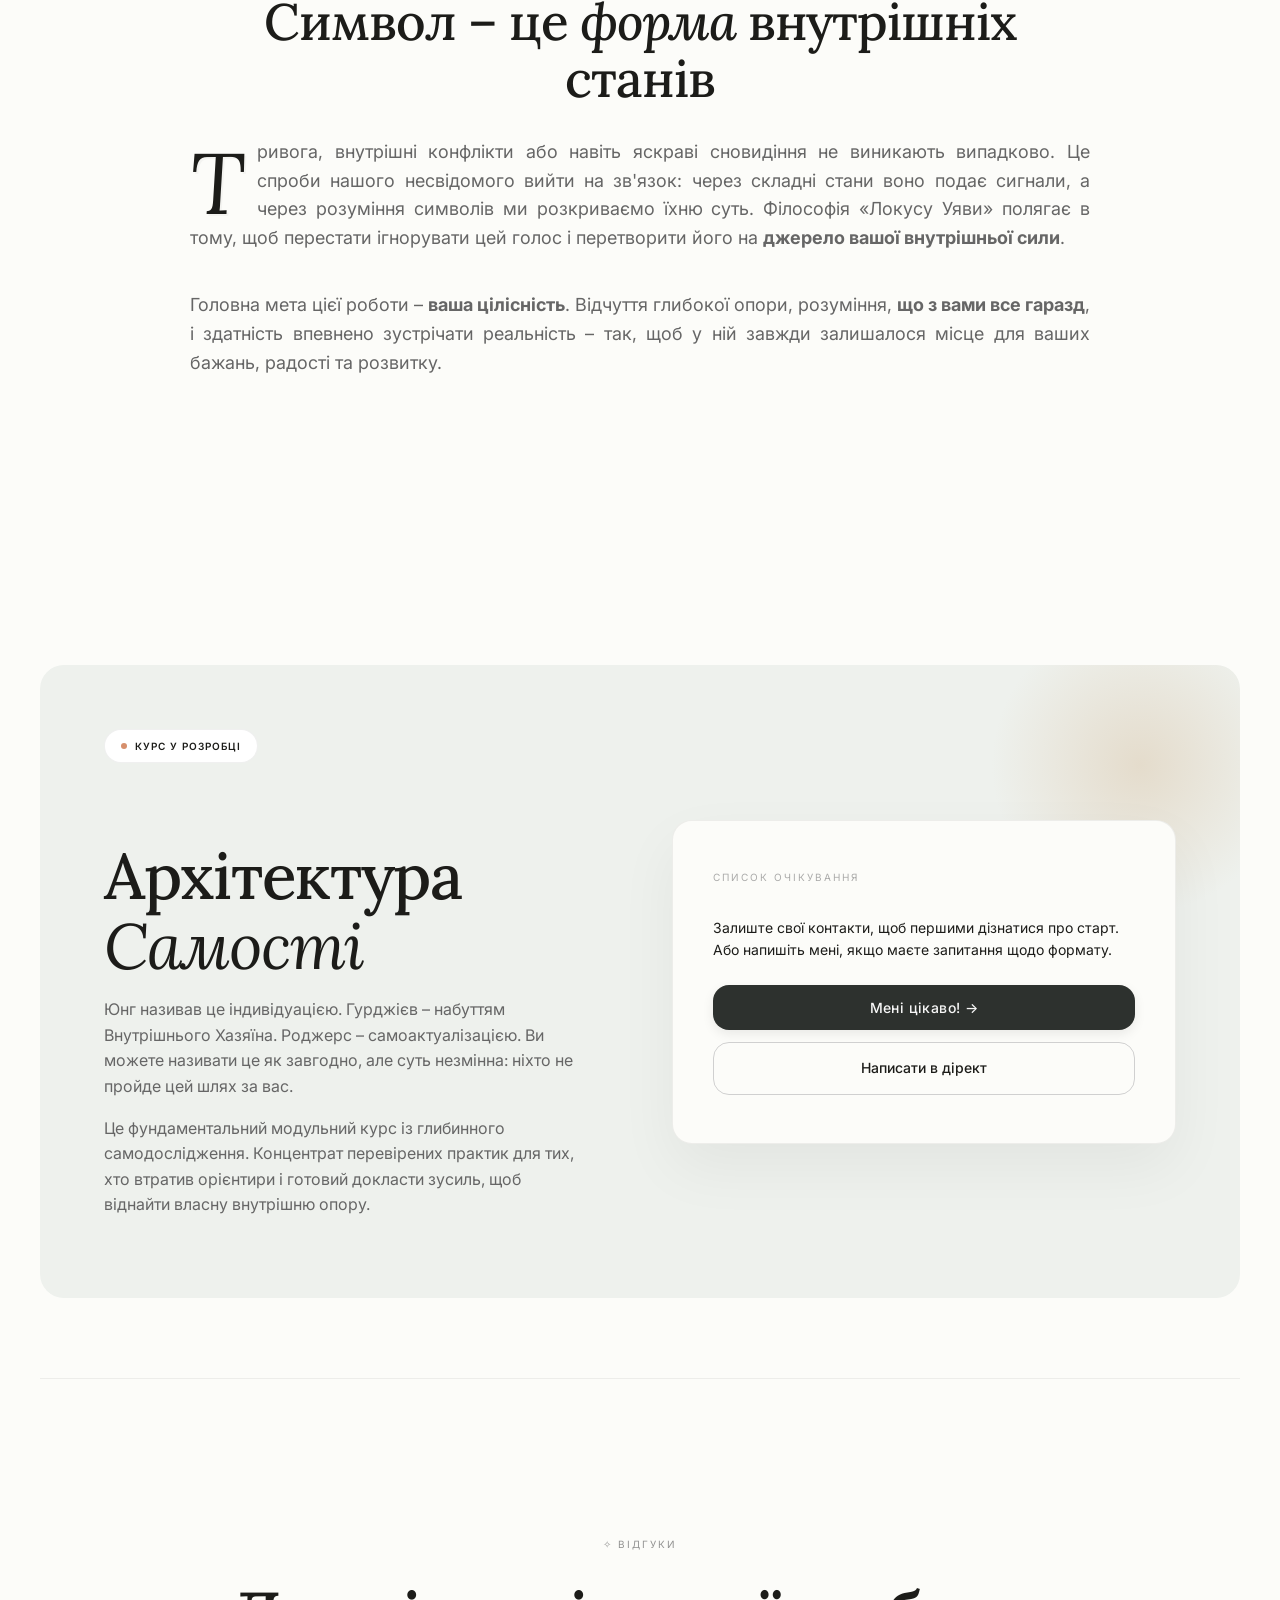
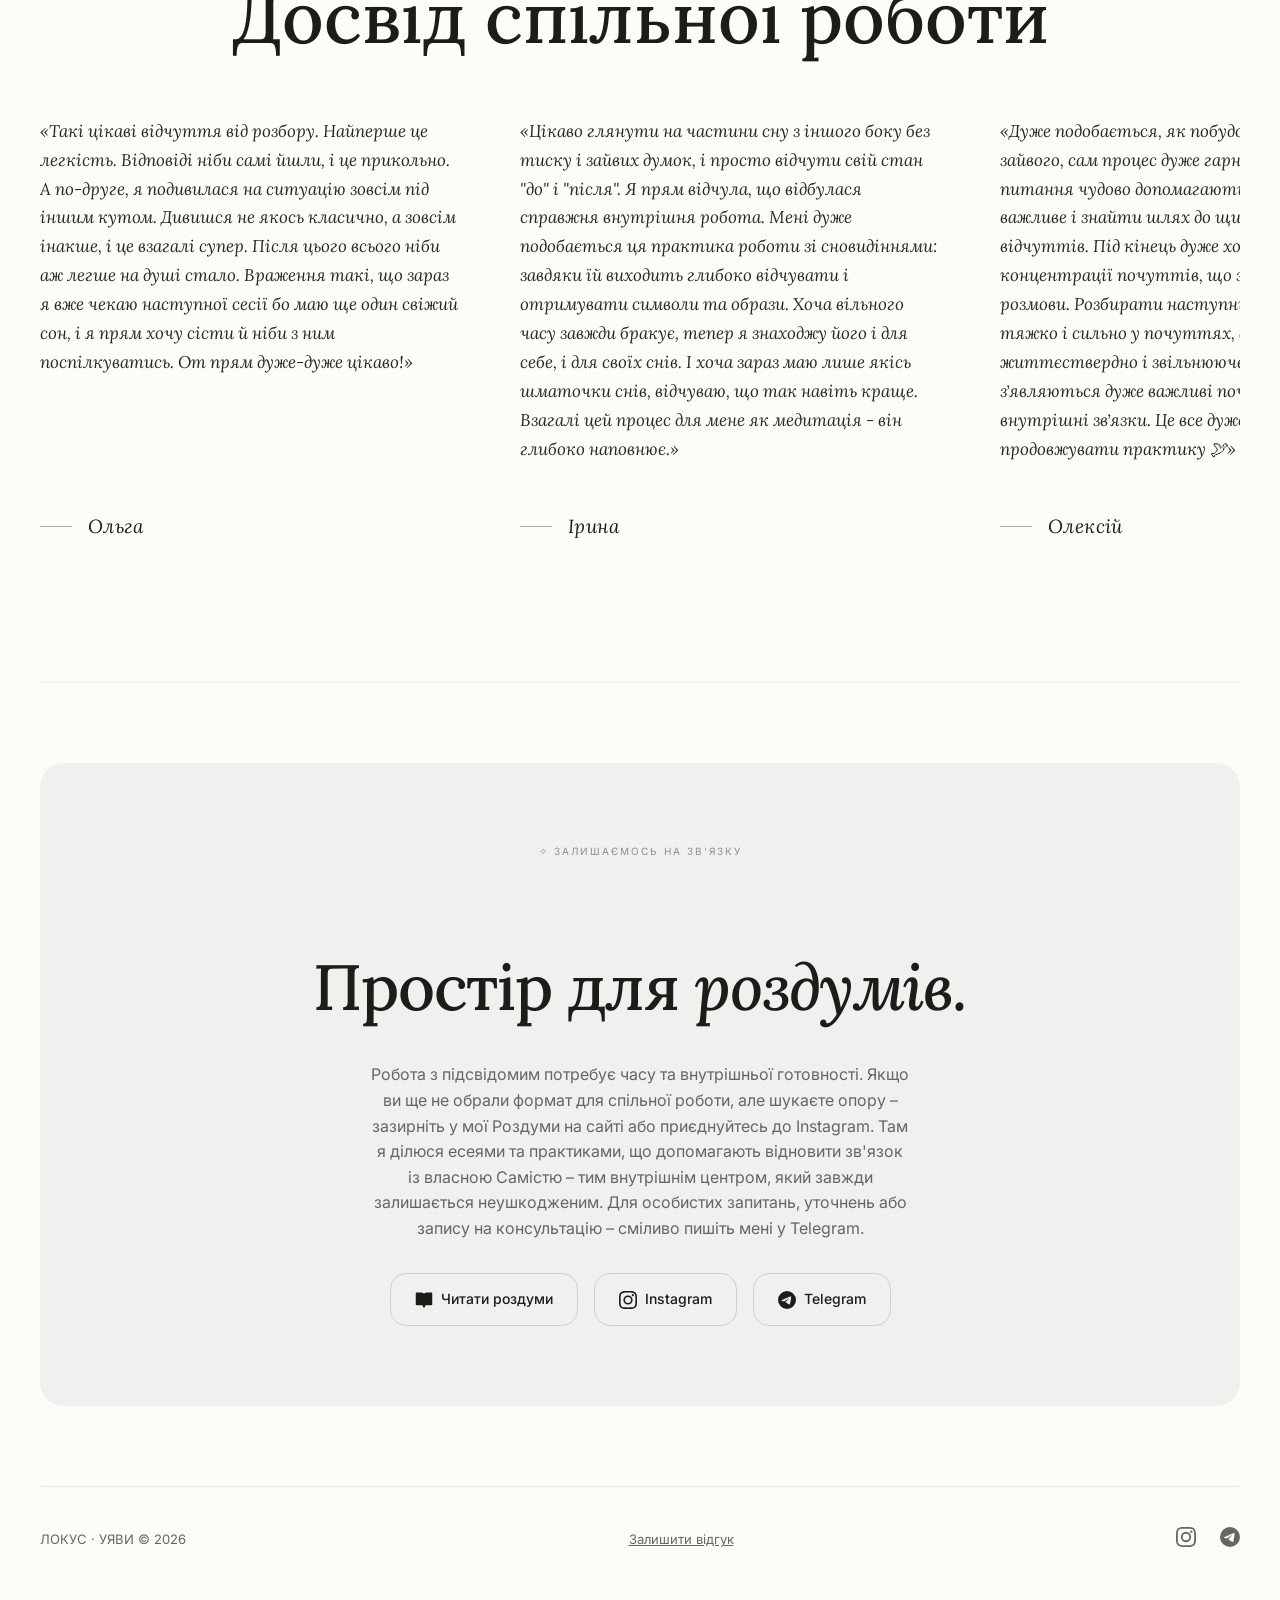
==== commit b6f9aabd: "q" ====
--- a/index.html
+++ b/index.html
@@ -160,7 +160,7 @@
 
 
             <div style="display: flex; gap: 25px; justify-content: center;">
-                <a href="#formats" class="btn-quiet" style="margin-top: 10px;">Оберіть формат, який відповідає вашому стану</a>
+                <a href="#formats" class="btn-quiet" style="margin-top: 10px;">З чого почати?</a>
             </div>
 
             <!-- &middot; &rarr; -->
@@ -271,8 +271,8 @@
                     <!-- Елегантний поділ кнопок у футері -->
                     <div class="card-footer"
                         style="display: flex; flex-direction: row; align-items: flex-start; gap: 16px; padding-top: 20px; width: 100%;">
-                        <button class="btn-quiet open-panel" data-target="panel-syava">Спільна Ява &rarr;</button>
-                        <button class="btn-quiet open-panel" data-target="panel-pyava">Власна Ява &rarr;</button>
+                        <button class="btn-quiet open-panel" data-target="panel-syava">У групі &rarr;</button>
+                        <button class="btn-quiet open-panel" data-target="panel-pyava">Індивідуально &rarr;</button>
                     </div>
                 </div>
 
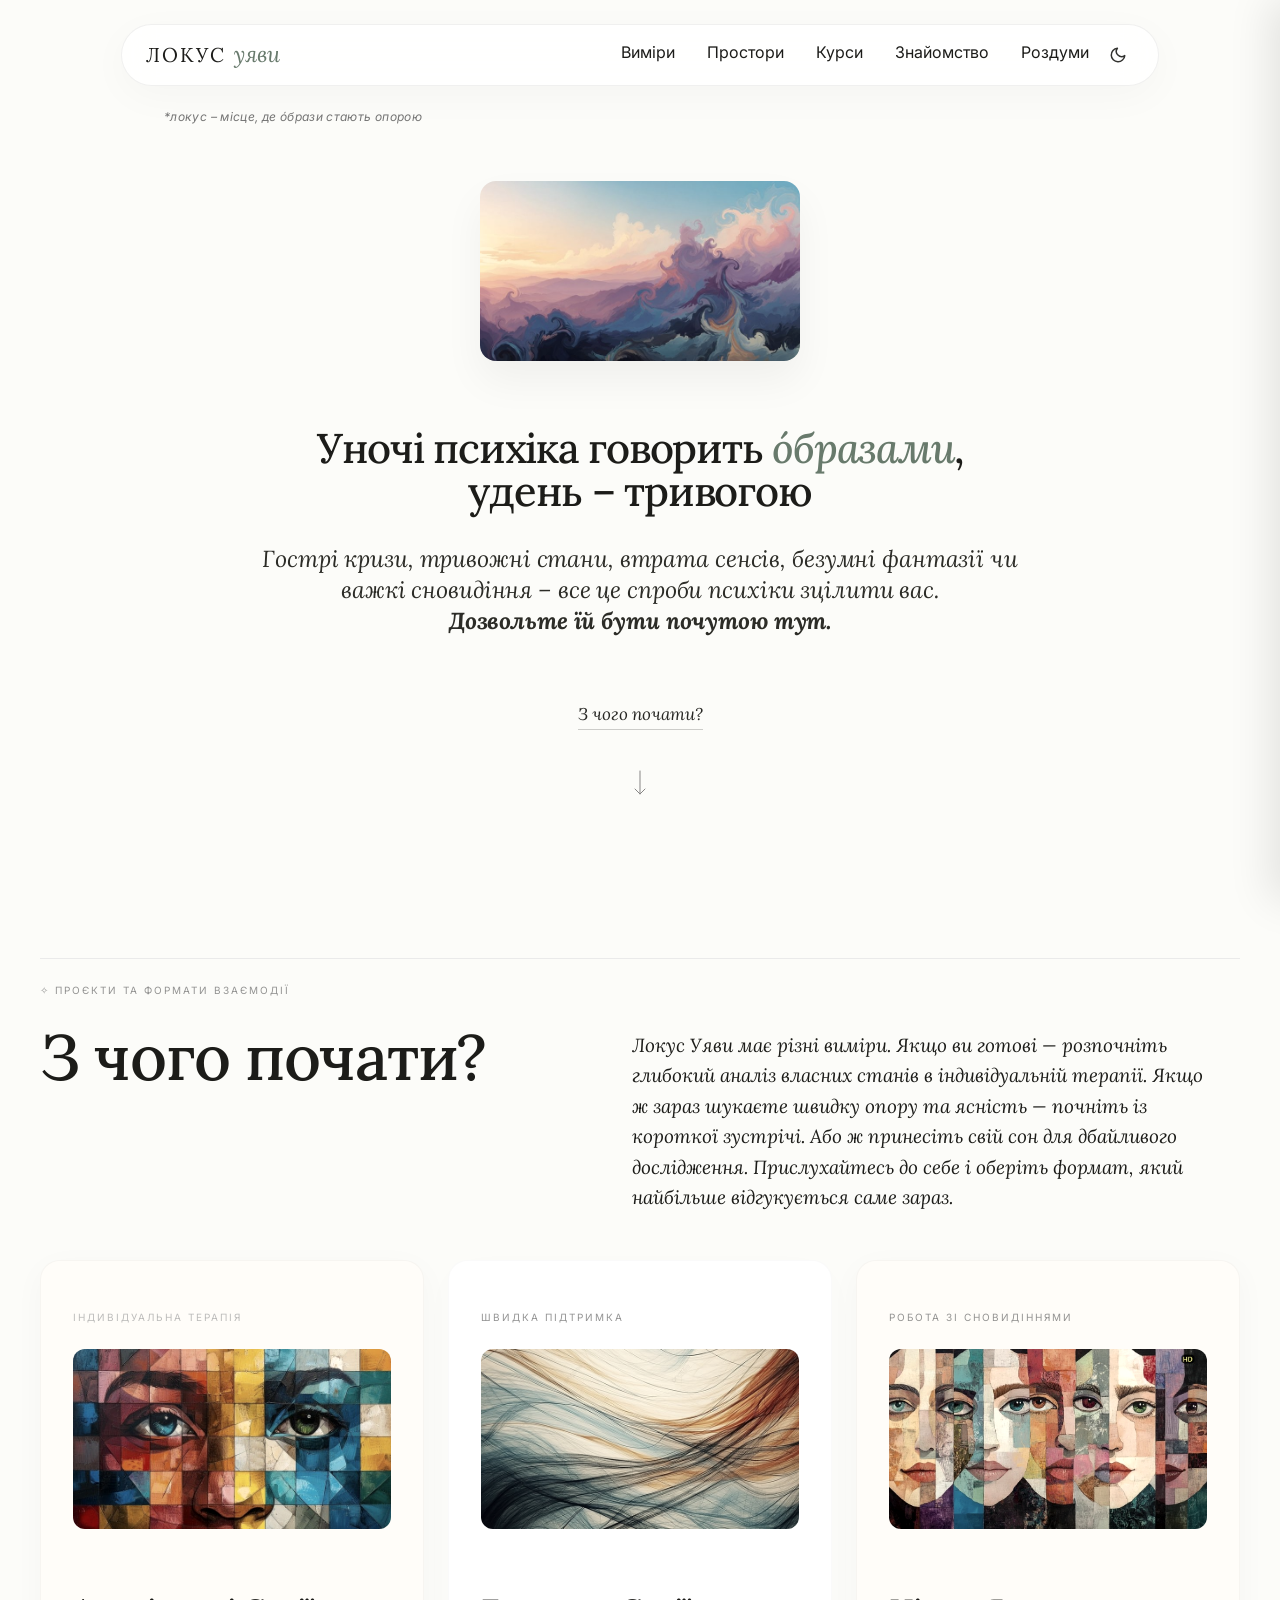
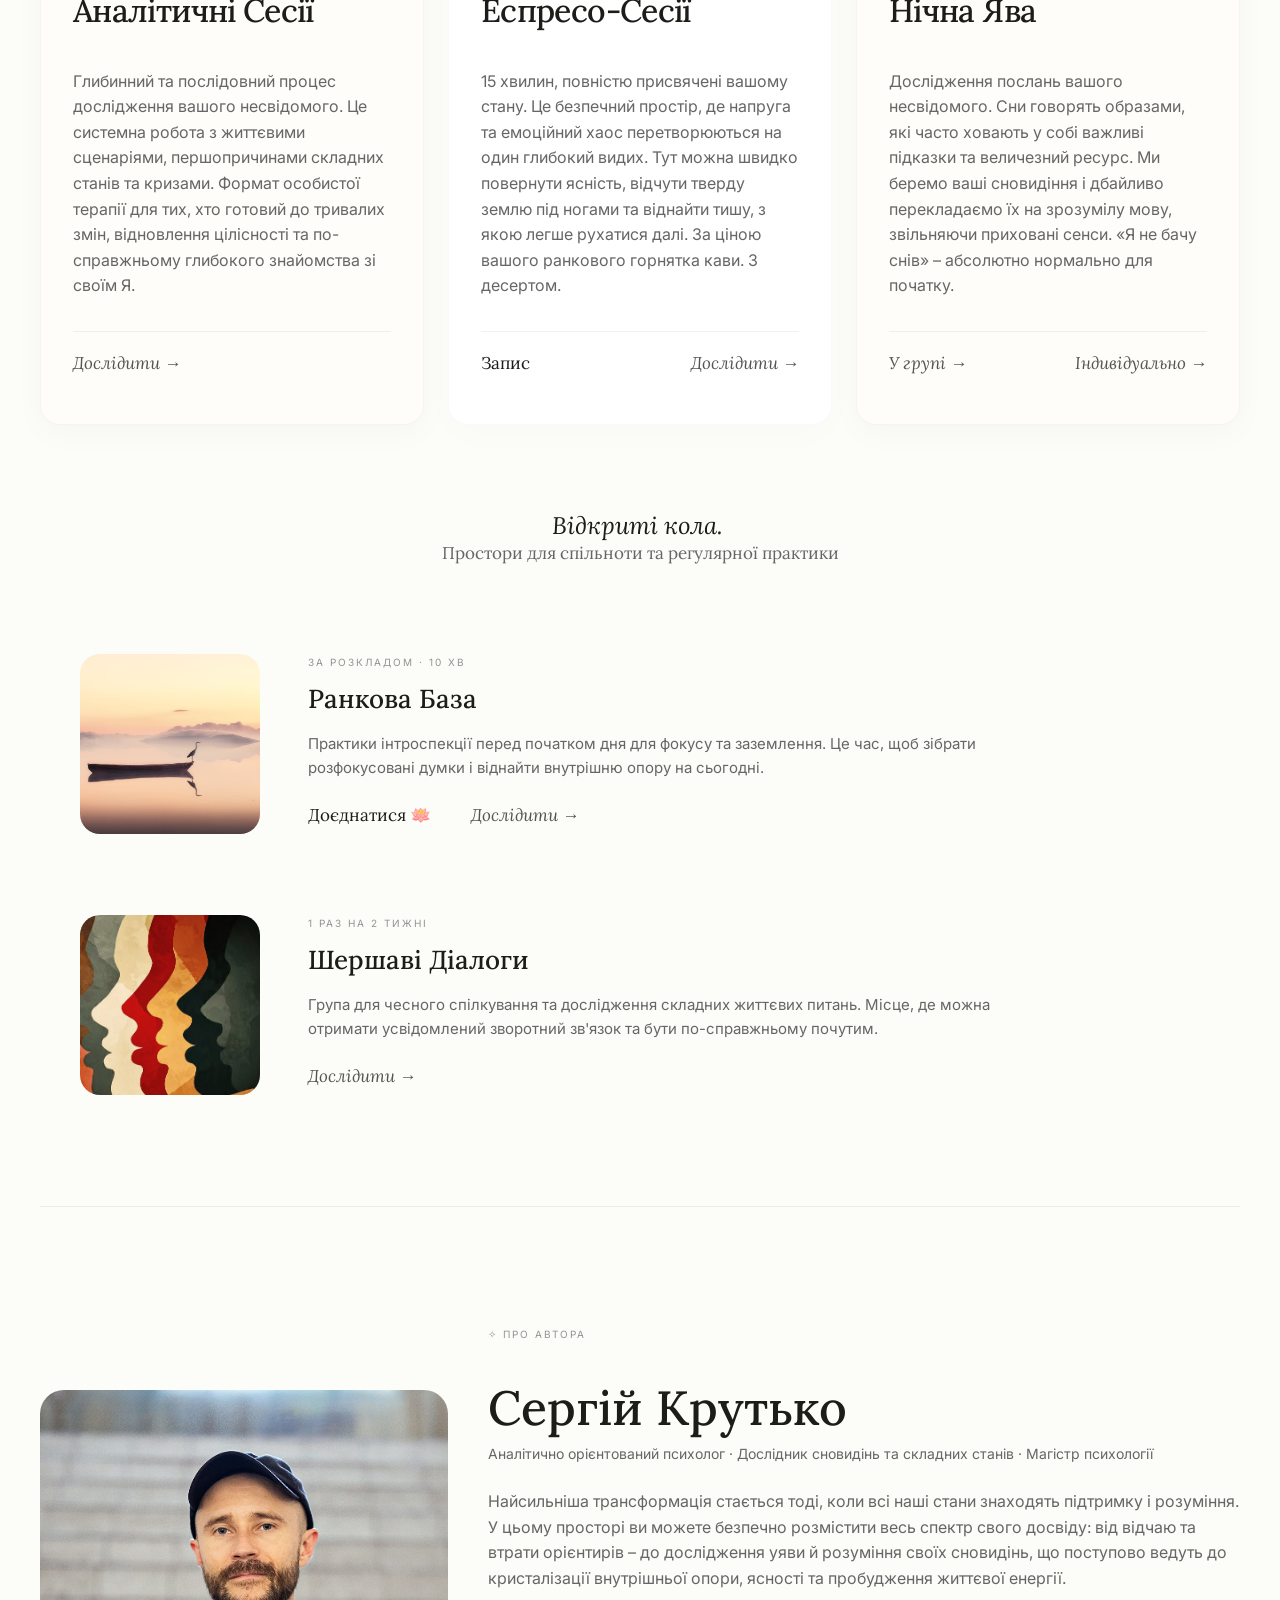
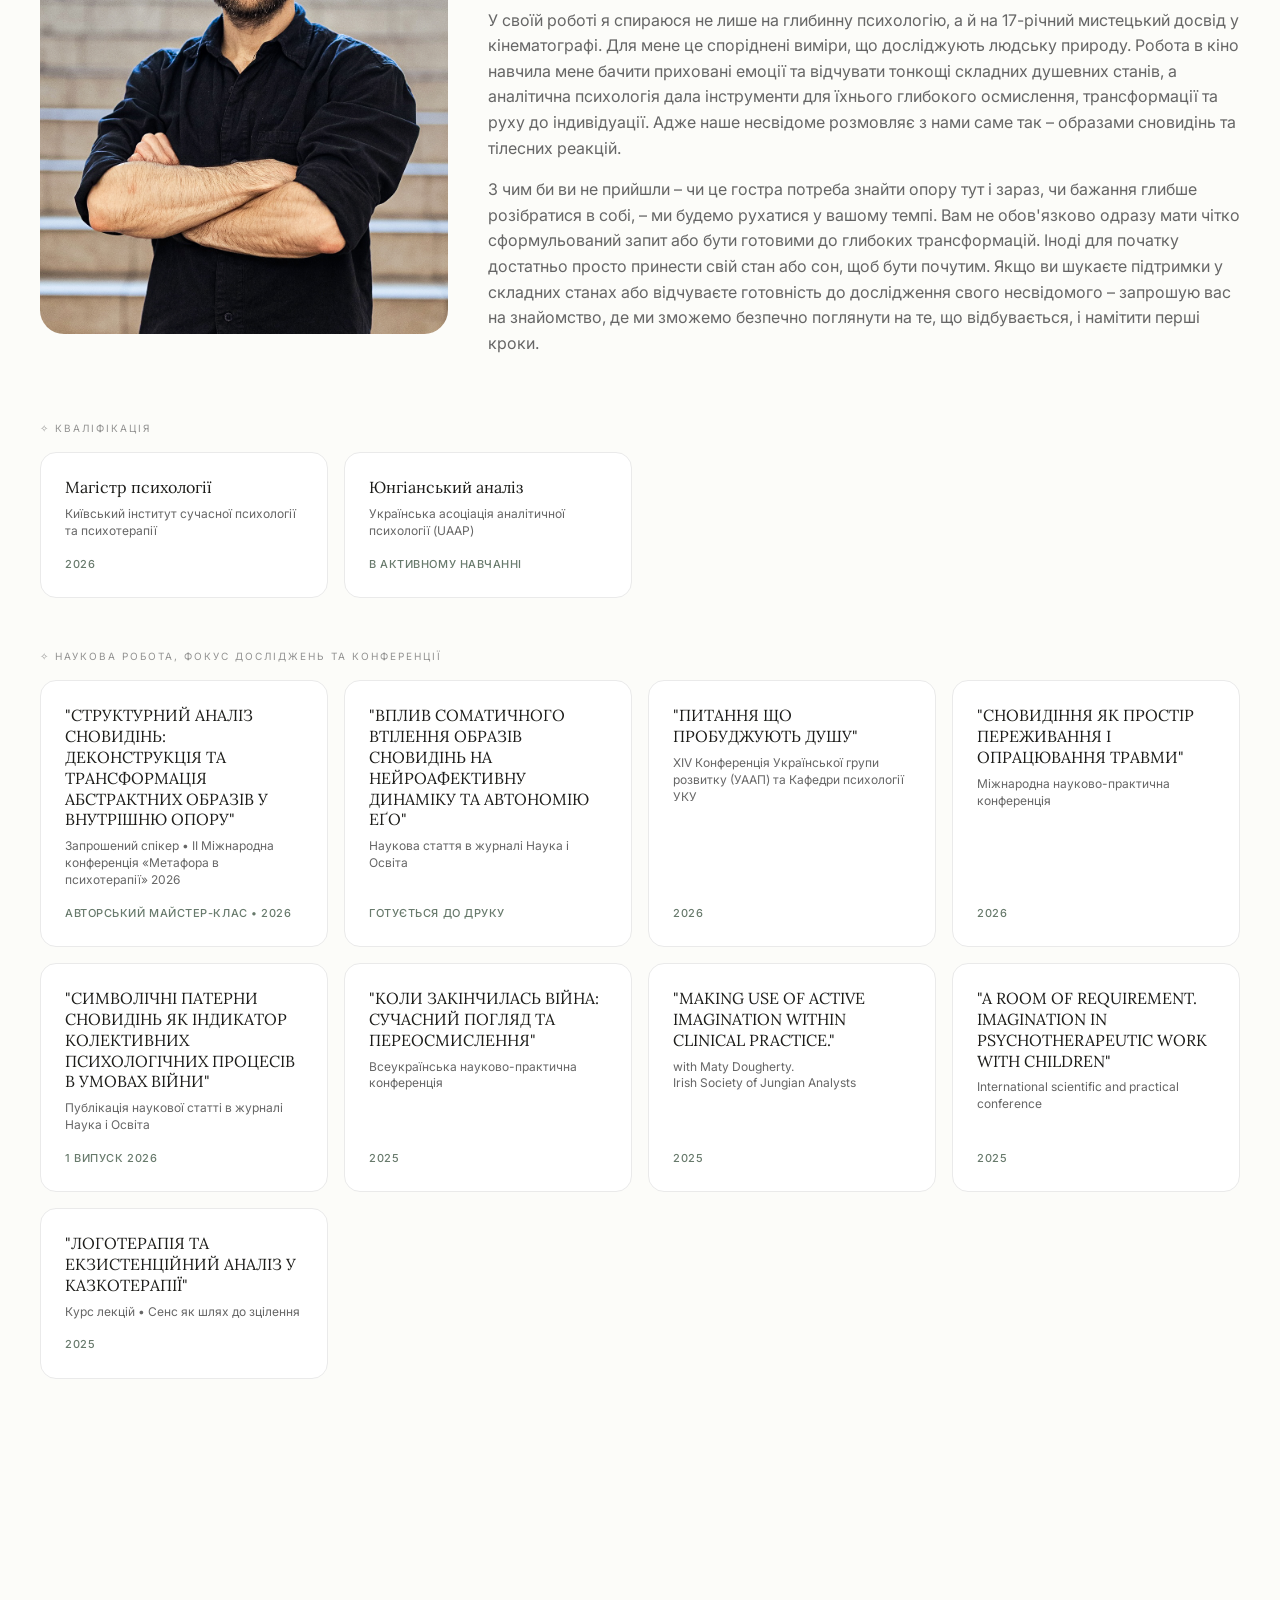
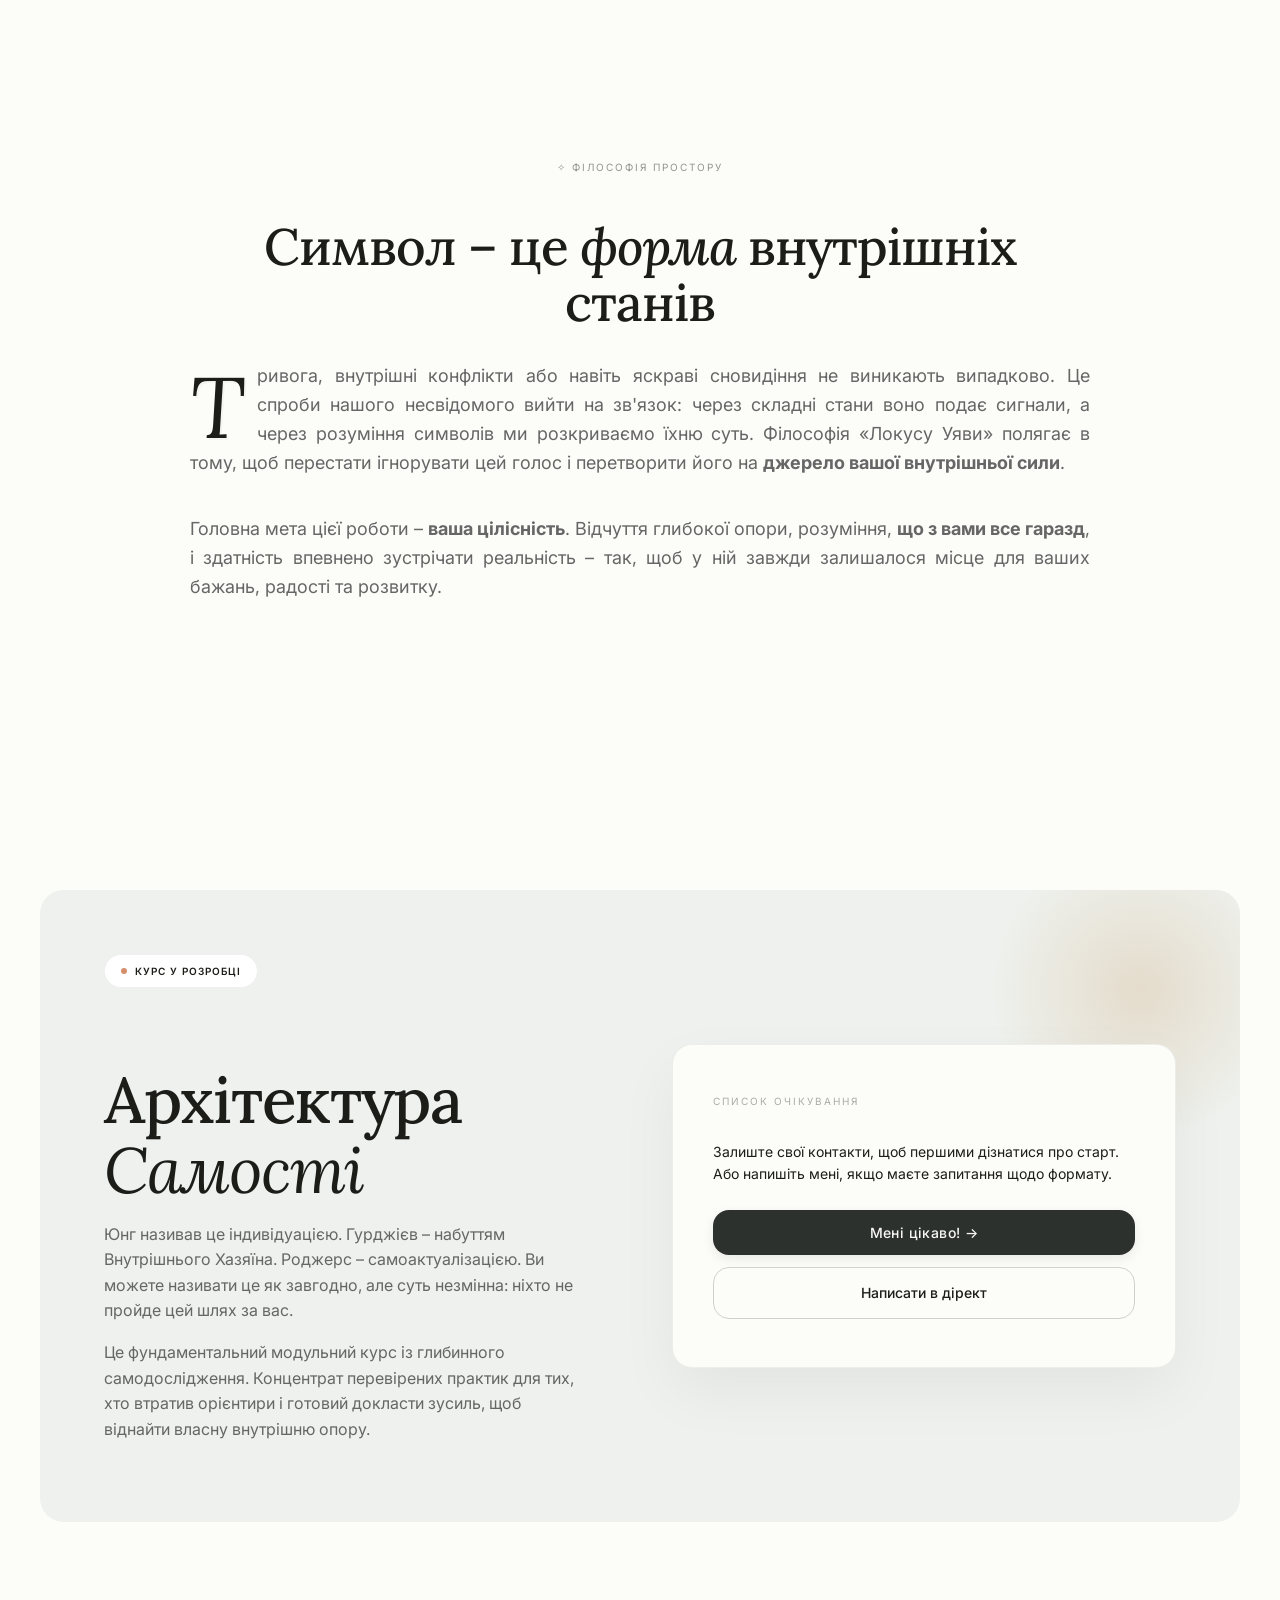
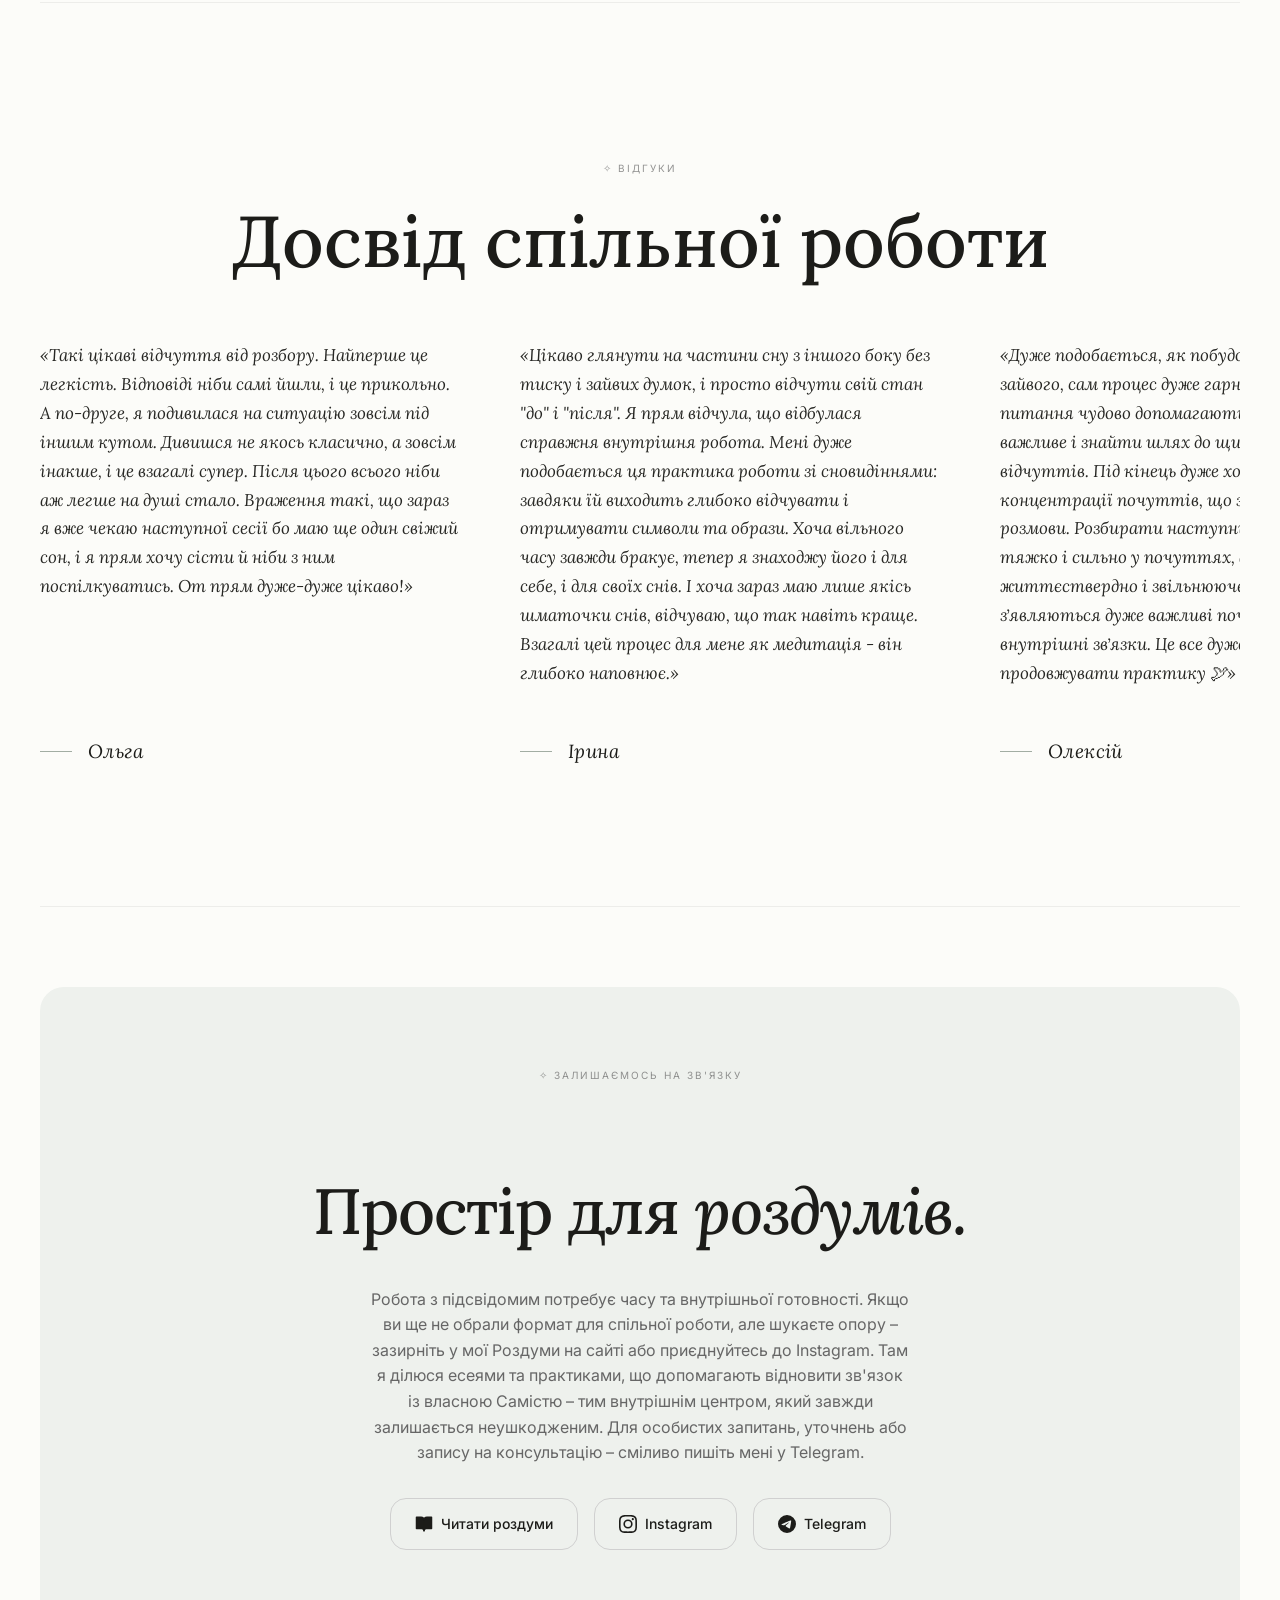
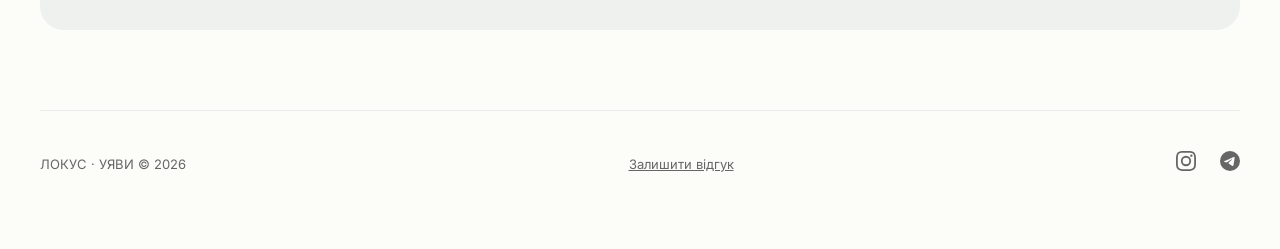
==== commit 4fd965ba: "q" ====
--- a/index.html
+++ b/index.html
@@ -397,6 +397,18 @@
                 <span class="label" style="margin-bottom: 16px;">✧ НАУКОВА РОБОТА, ФОКУС ДОСЛІДЖЕНЬ ТА
                     КОНФЕРЕНЦІЇ</span>
                 <div class="credentials-scroll">
+
+
+                    <div class="credential-card">
+                        <div>
+                            <div class="deg">"СТРУКТУРНИЙ АНАЛІЗ СНОВИДІНЬ: ДЕКОНСТРУКЦІЯ ТА ТРАНСФОРМАЦІЯ АБСТРАКТНИХ ОБРАЗІВ У ВНУТРІШНЮ ОПОРУ"</div>
+                            <div class="uni">Запрошений спікер • II Міжнародна конференція «Метафора в психотерапії»
+
+2026</div>
+                        </div>
+                        <div class="year">Авторський майстер-клас • 2026</div>
+                    </div>
+
 
 
                     <div class="credential-card">
--- a/style.css
+++ b/style.css
@@ -3736,8 +3736,8 @@
         float: left;
         width: min(34%, 570px);
         margin: 64px 40px 28px 0;
-        shape-outside: inset(0 round 24px);
-        aspect-ratio: 3 / 4;
+       /* shape-outside: inset(0 round 24px); */
+      /*  aspect-ratio: 3 / 4; */
     }
 
     .about-content p {
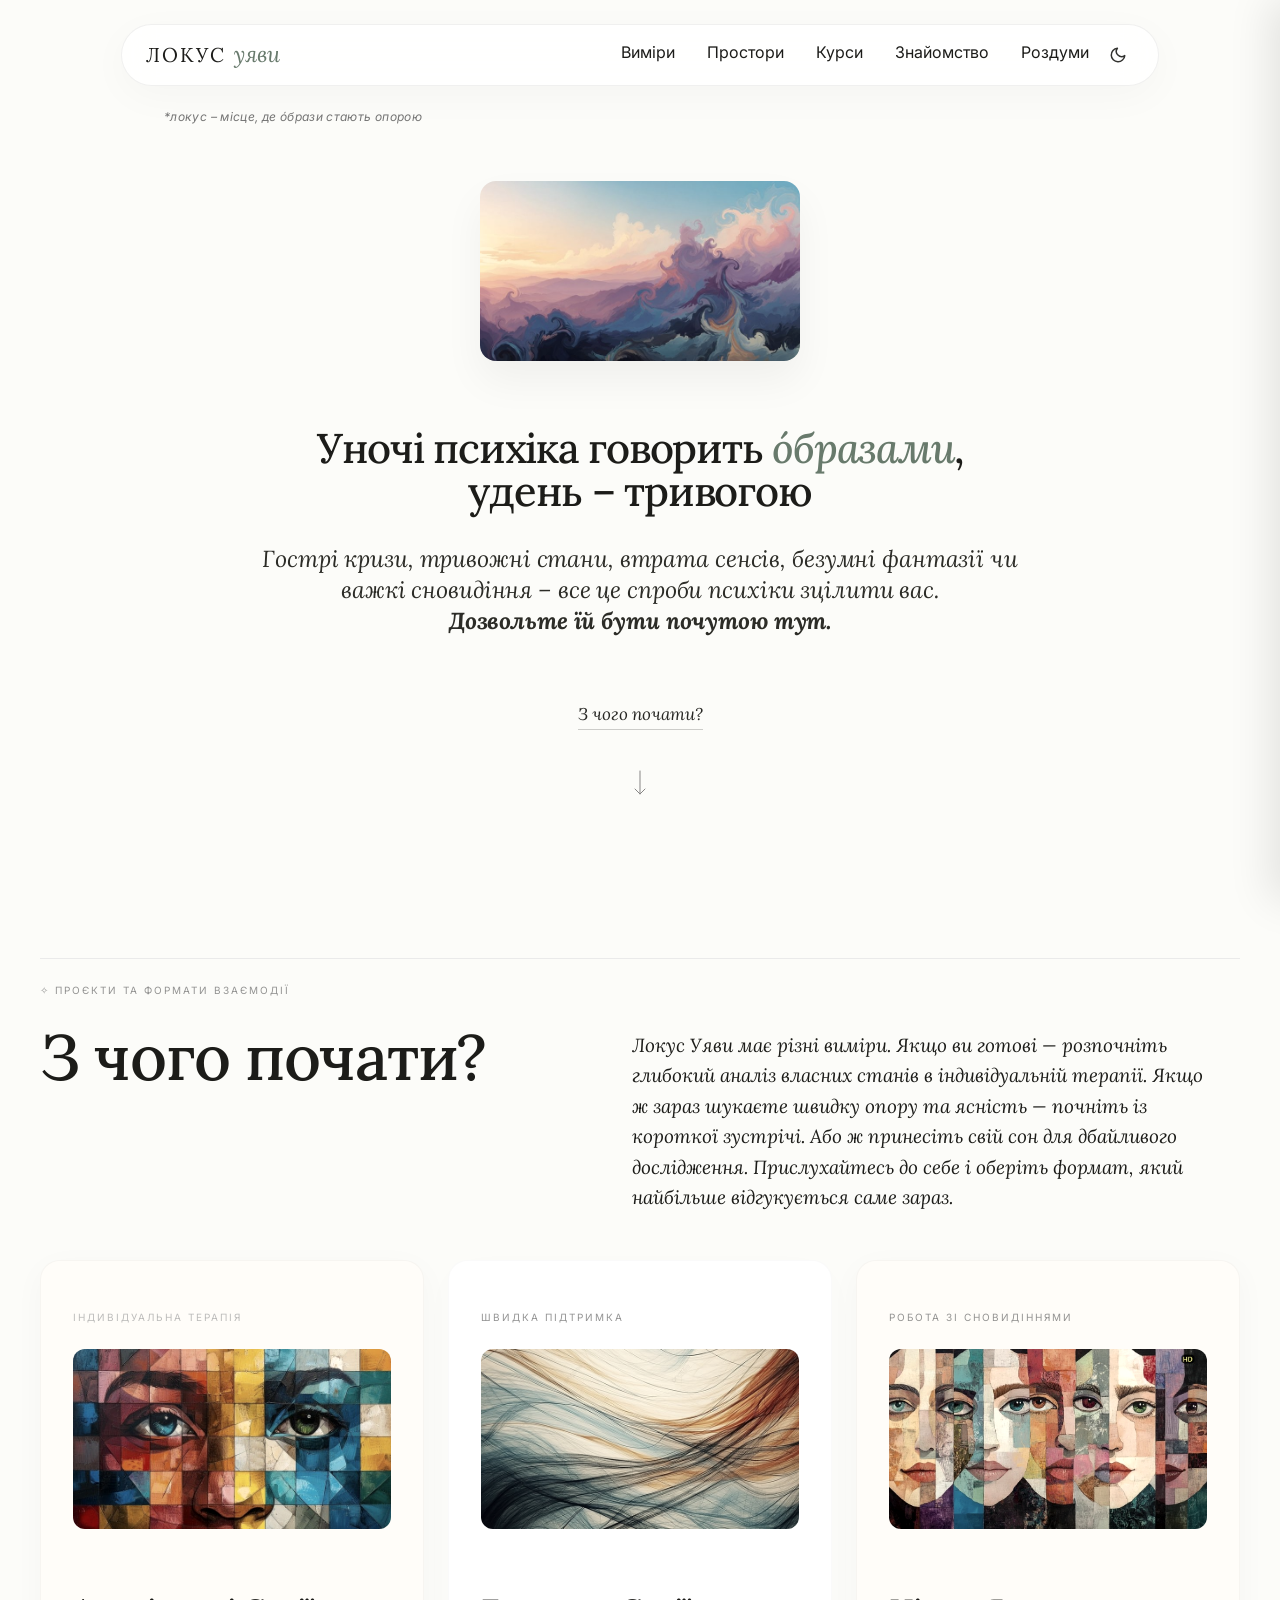
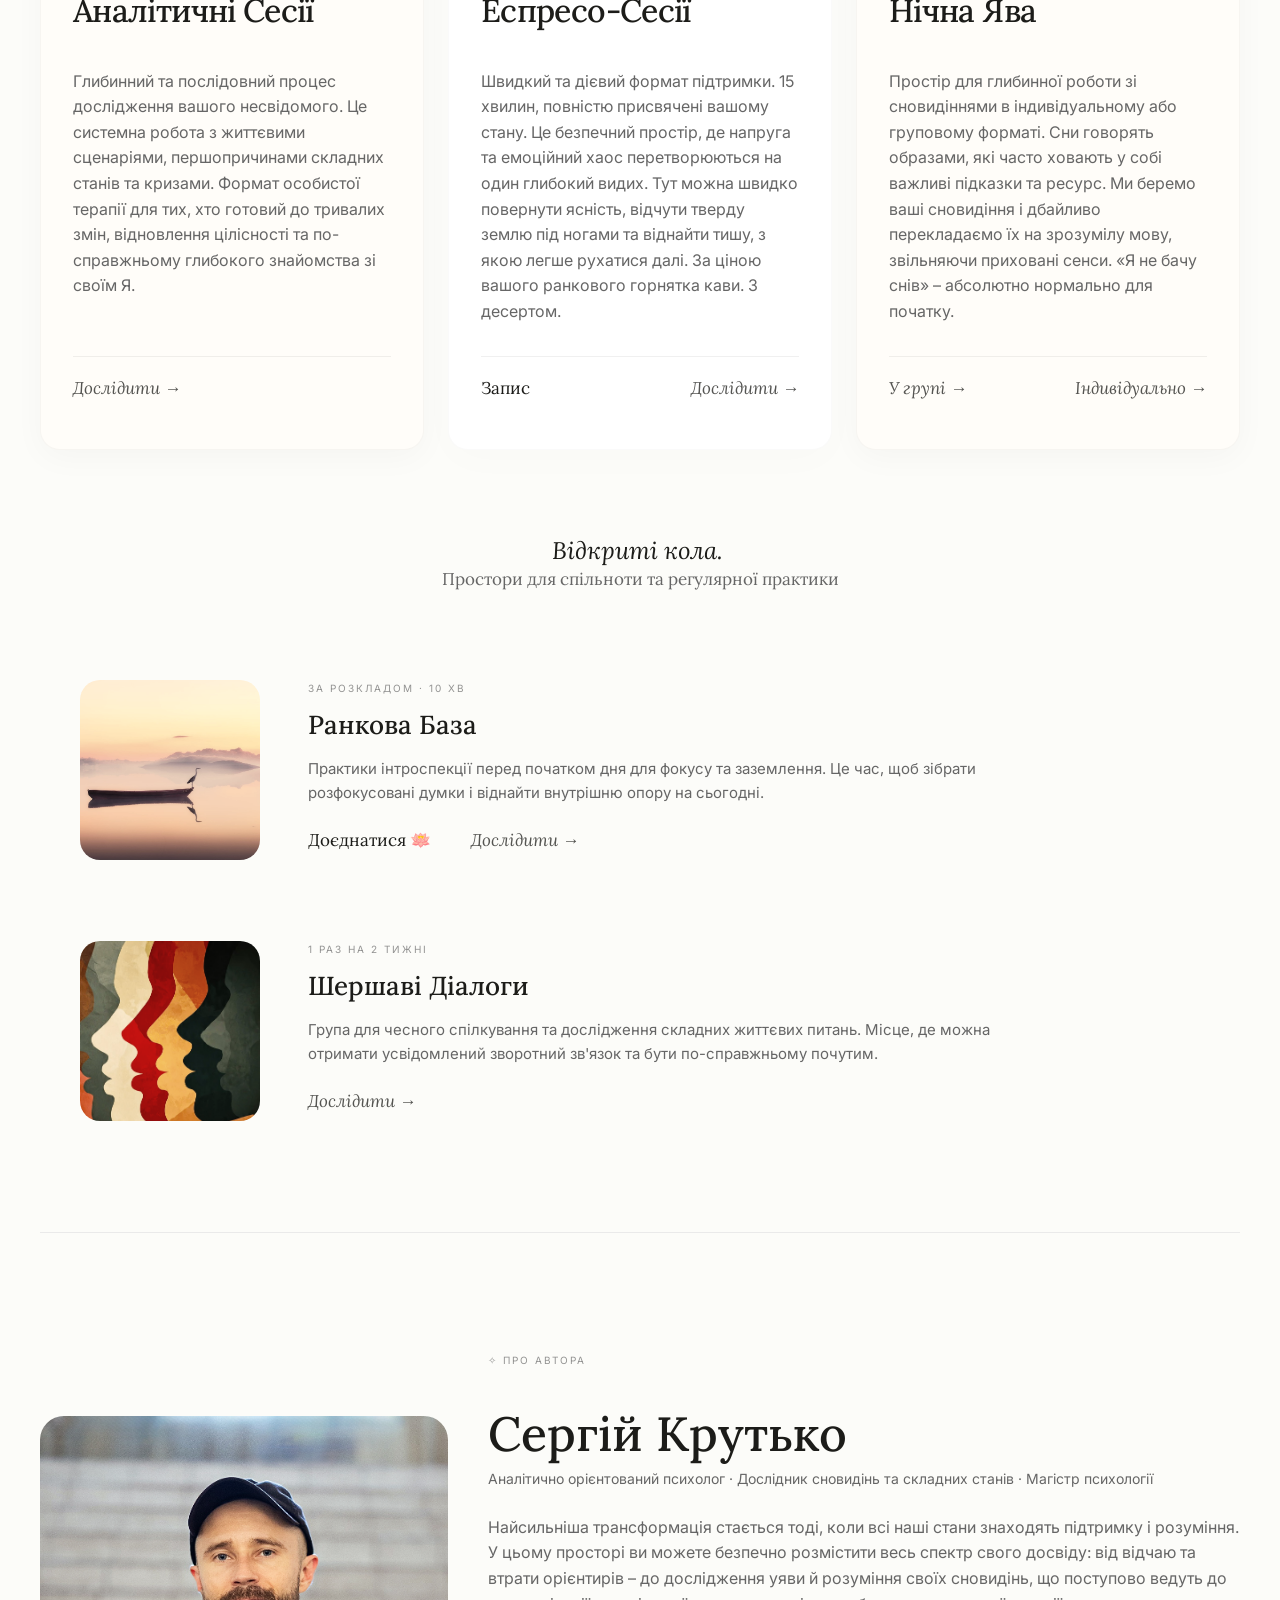
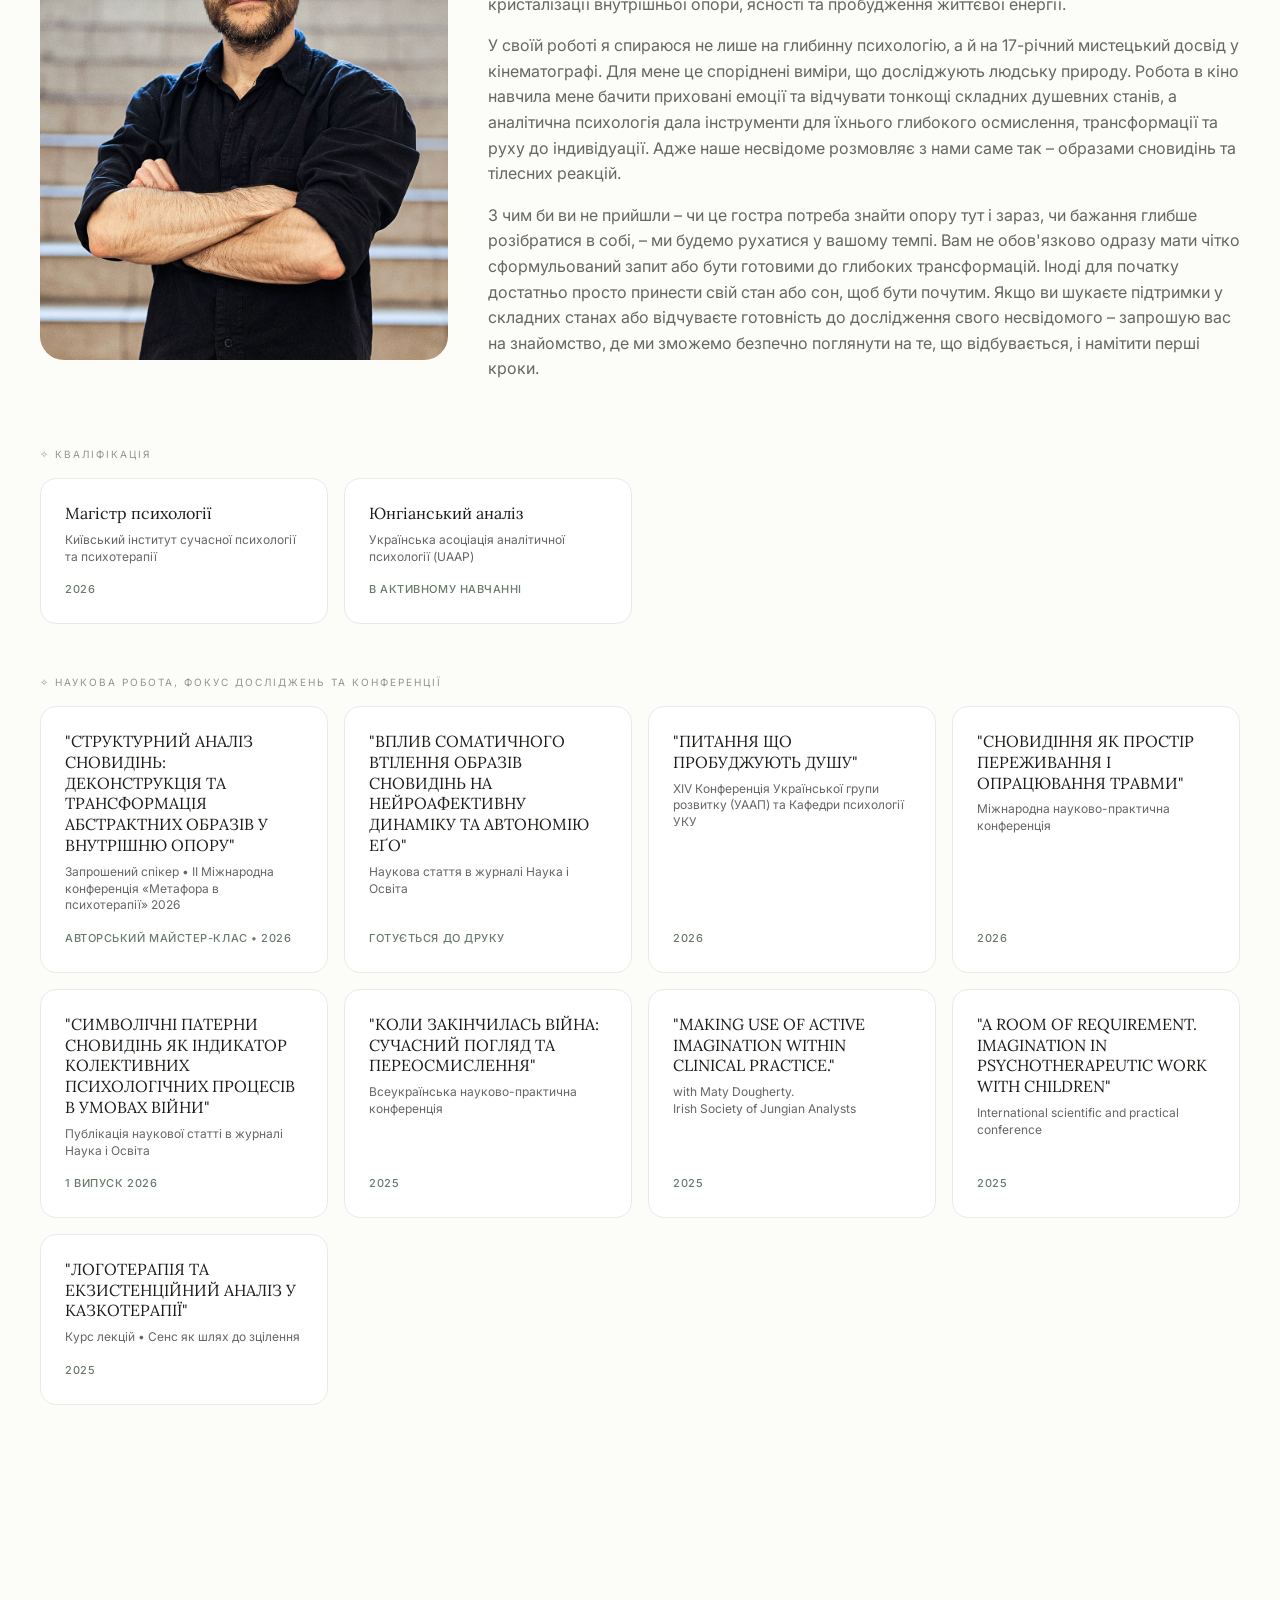
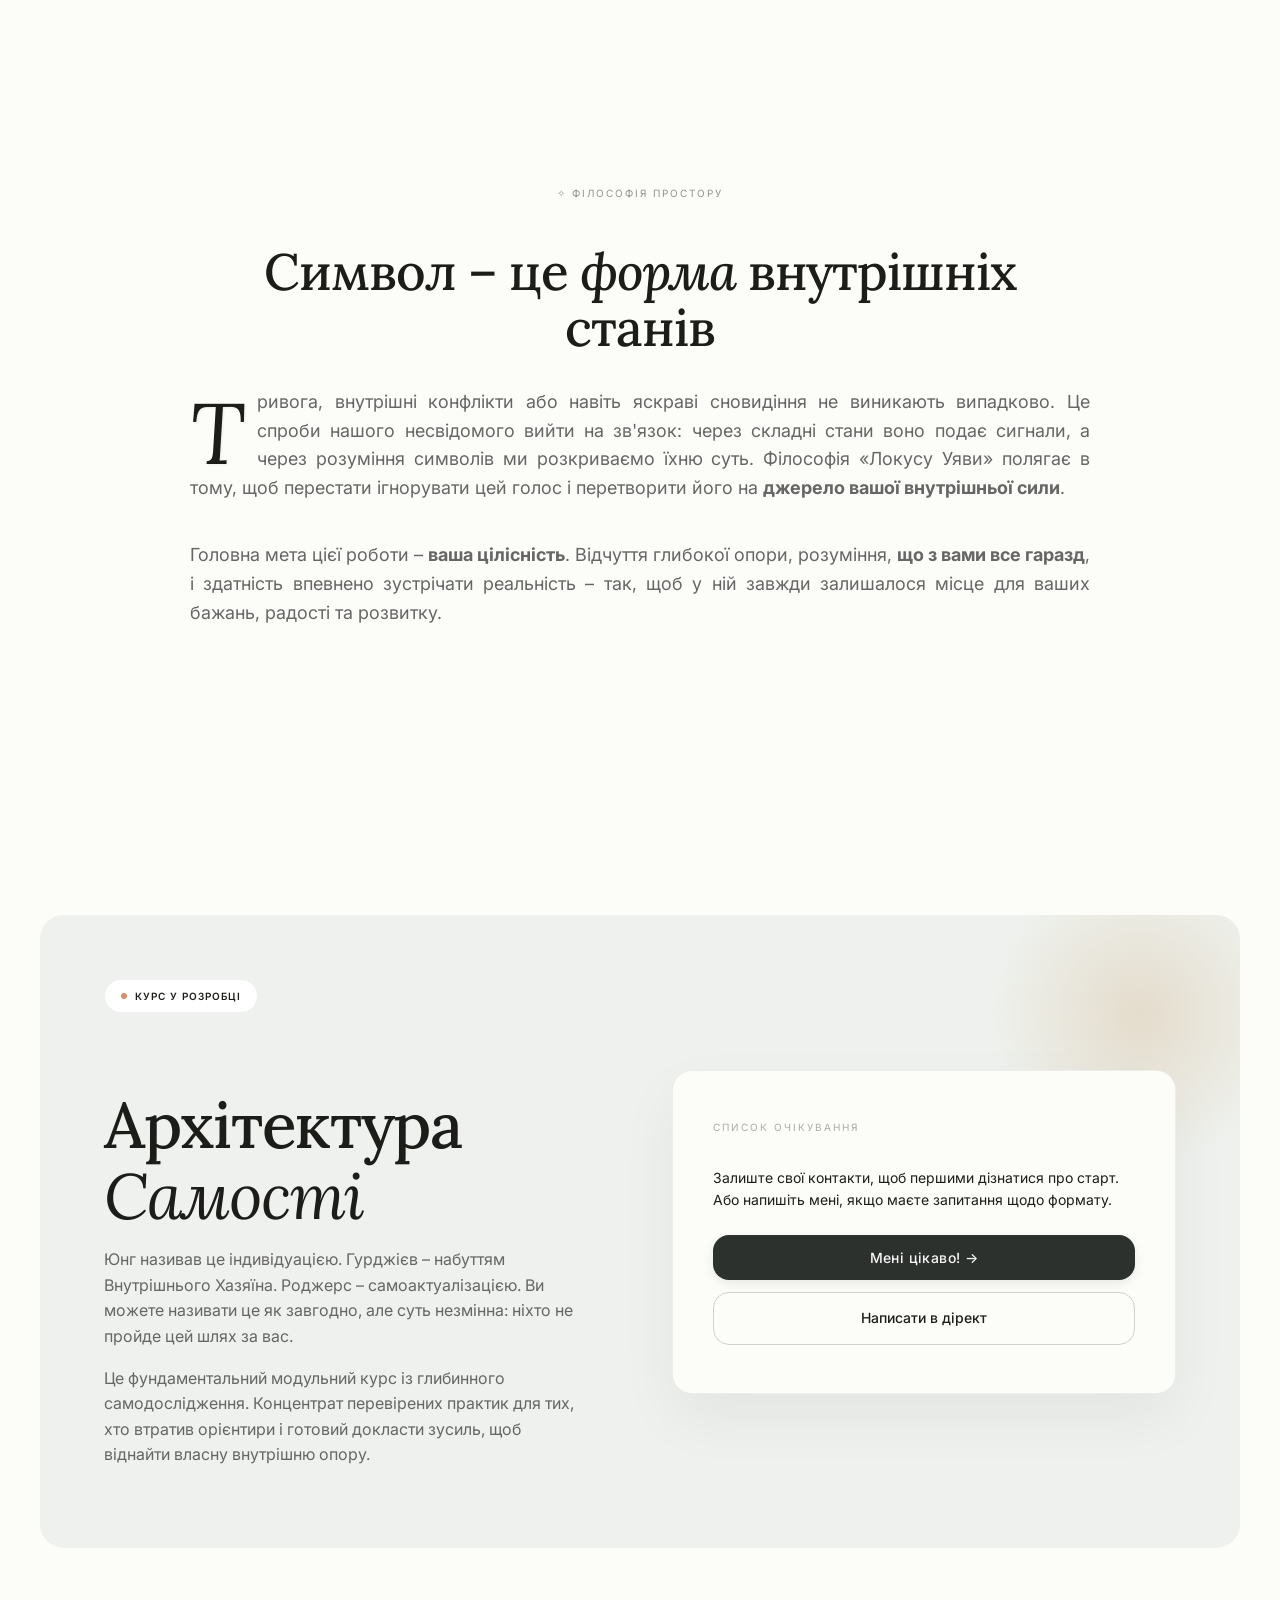
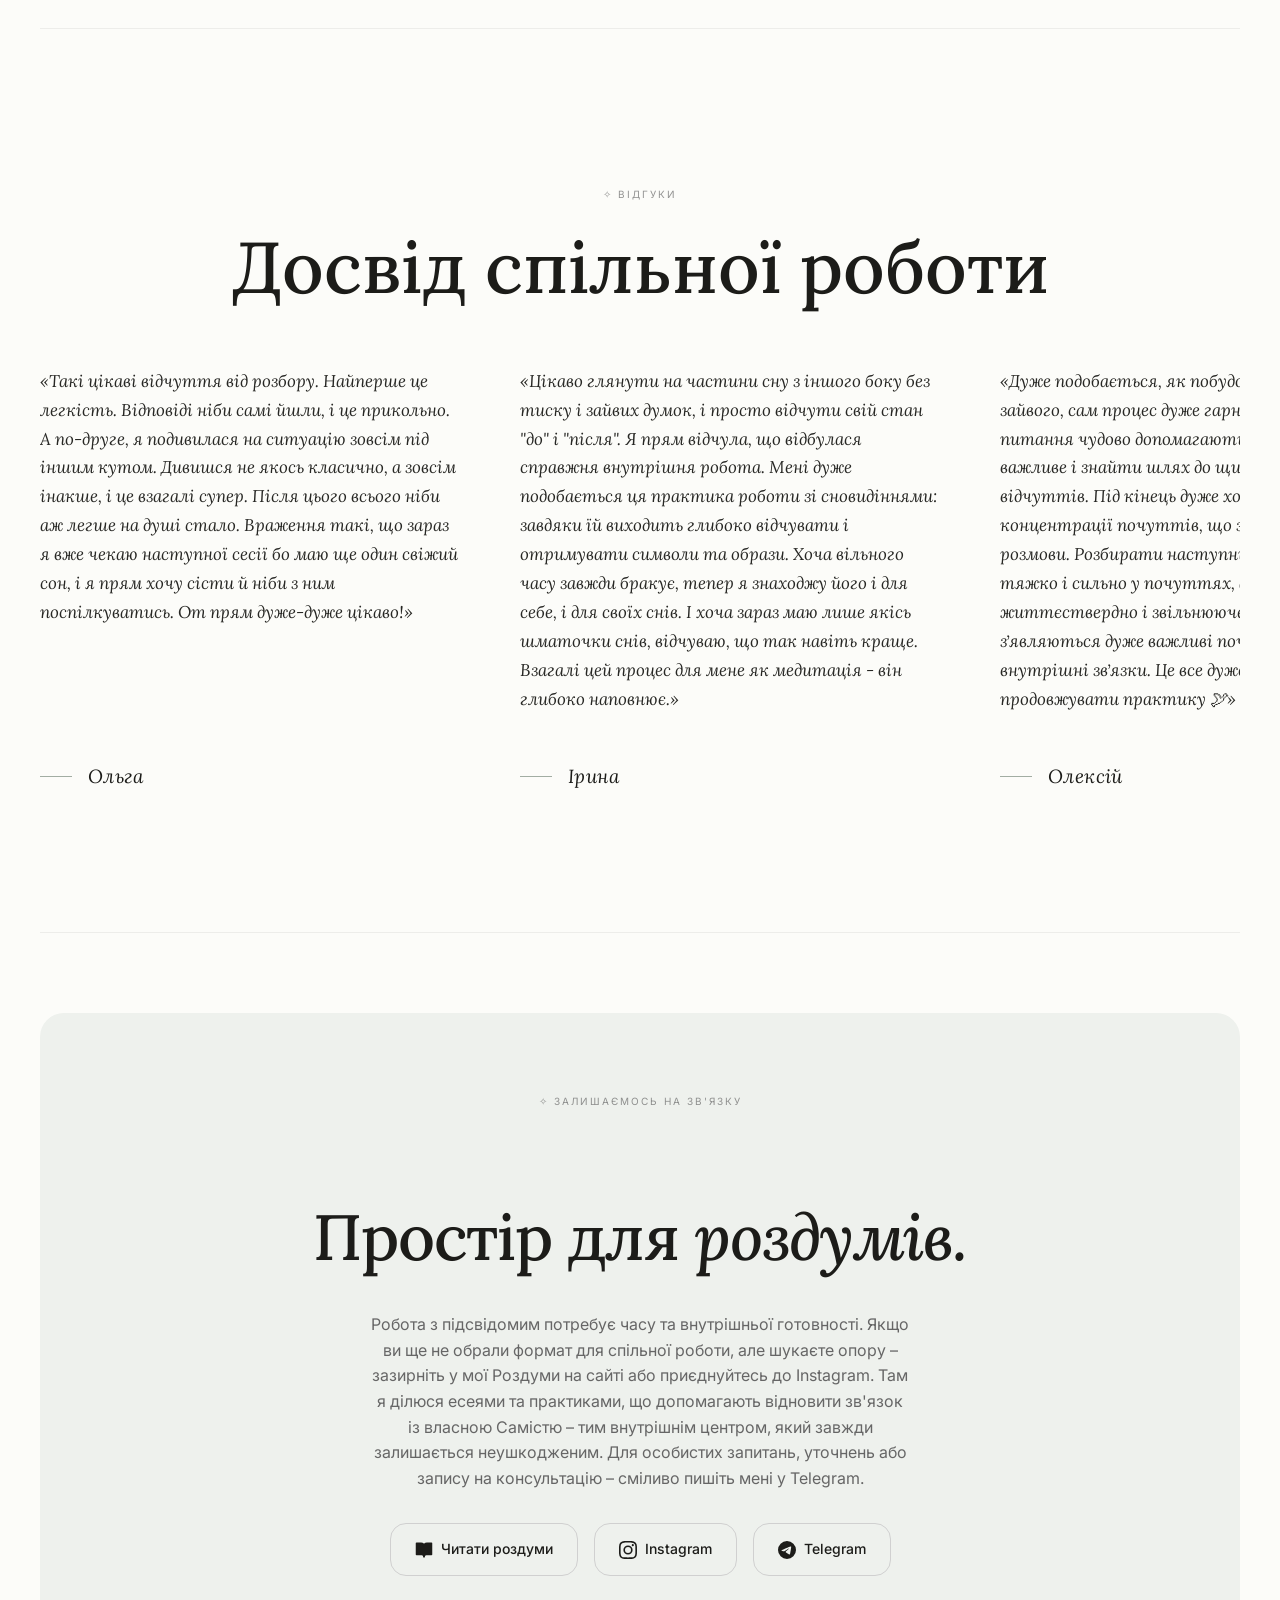
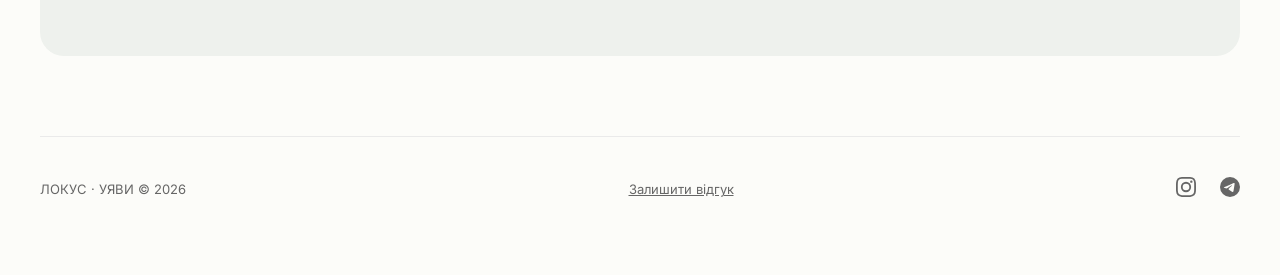
==== commit 9cc0357c: "q" ====
--- a/index.html
+++ b/index.html
@@ -234,7 +234,7 @@
                     <img src="img/espresso-large.jpg" alt="Еспресо-Сесії" class="card-image open-panel"
                         data-target="panel-espresso">
                     <h3>Еспресо-Сесії</h3>
-                    <p>15 хвилин, повністю присвячені вашому стану. Це безпечний простір, де напруга та емоційний хаос
+                    <p>Швидкий та дієвий формат підтримки. 15 хвилин, повністю присвячені вашому стану. Це безпечний простір, де напруга та емоційний хаос
                         перетворюються на один глибокий видих. Тут можна швидко повернути ясність, відчути тверду землю
                         під ногами та віднайти тишу, з якою легше рухатися далі. За ціною вашого ранкового горнятка
                         кави. З десертом.</p>
@@ -260,9 +260,7 @@
                         data-target="panel-pyava">
 
                     <h3>Нічна Ява</h3>
-                    <p>Дослідження послань вашого несвідомого. Сни говорять образами, які часто ховають у собі важливі
-                        підказки та величезний ресурс. Ми беремо ваші сновидіння і дбайливо перекладаємо їх на зрозумілу
-                        мову, звільняючи приховані сенси. «Я не бачу снів» – абсолютно нормально для початку.</p>
+                    <p>Простір для глибинної роботи зі сновидіннями в індивідуальному або груповому форматі. Сни говорять образами, які часто ховають у собі важливі підказки та ресурс. Ми беремо ваші сновидіння і дбайливо перекладаємо їх на зрозумілу мову, звільняючи приховані сенси. «Я не бачу снів» – абсолютно нормально для початку.</p>
 
                     <!-- <span class="price" style="font-size: 13px; text-transform: uppercase; letter-spacing: 0.05em; color: var(--text-muted);">
                     Доступні формати:
@@ -1369,7 +1367,7 @@
 
                         // Оновлений Grid: дата притиснута вправо, день по центру, час вліво
                         let cardHTML = `
-                    <div style="display: grid; grid-template-columns: 75px 30px 70px minmax(0, max-content); gap: 12px; align-items: center; padding: 10px 0; ${borderStyle}">
+                    <div style="display: grid; grid-template-columns: 95px 30px 70px minmax(0, max-content); gap: 12px; align-items: center; padding: 10px 0; ${borderStyle}">
                         <span style="font-size: 14px; font-weight: 600; color: var(--text-dark); text-align: right;">${formattedDate}</span>
                         <span style="font-size: 10px; font-weight: 500; color: var(--text-muted); text-transform: uppercase; text-align: center;">${dayOfWeek}</span>
                         <span style="font-size: 14px; font-weight: 600; color: var(--text-dark); text-align: left;">${time}</span>
